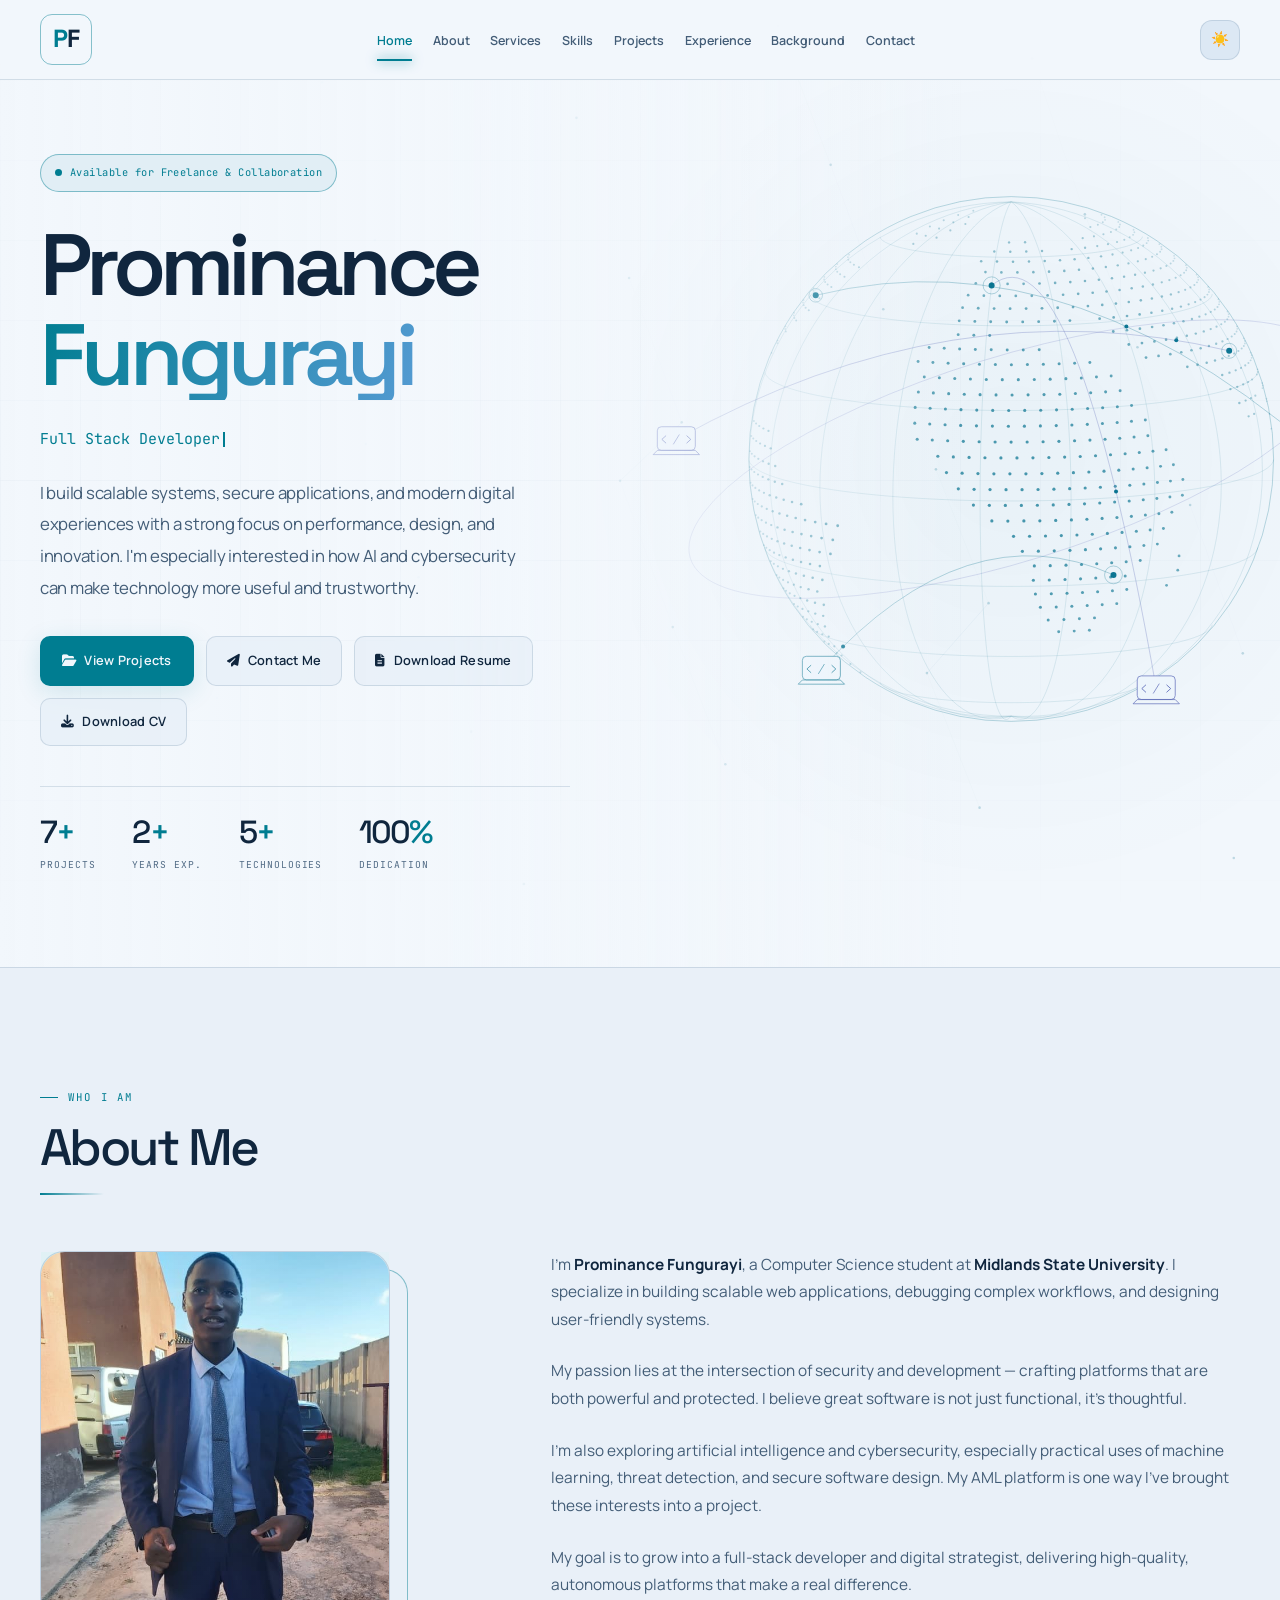
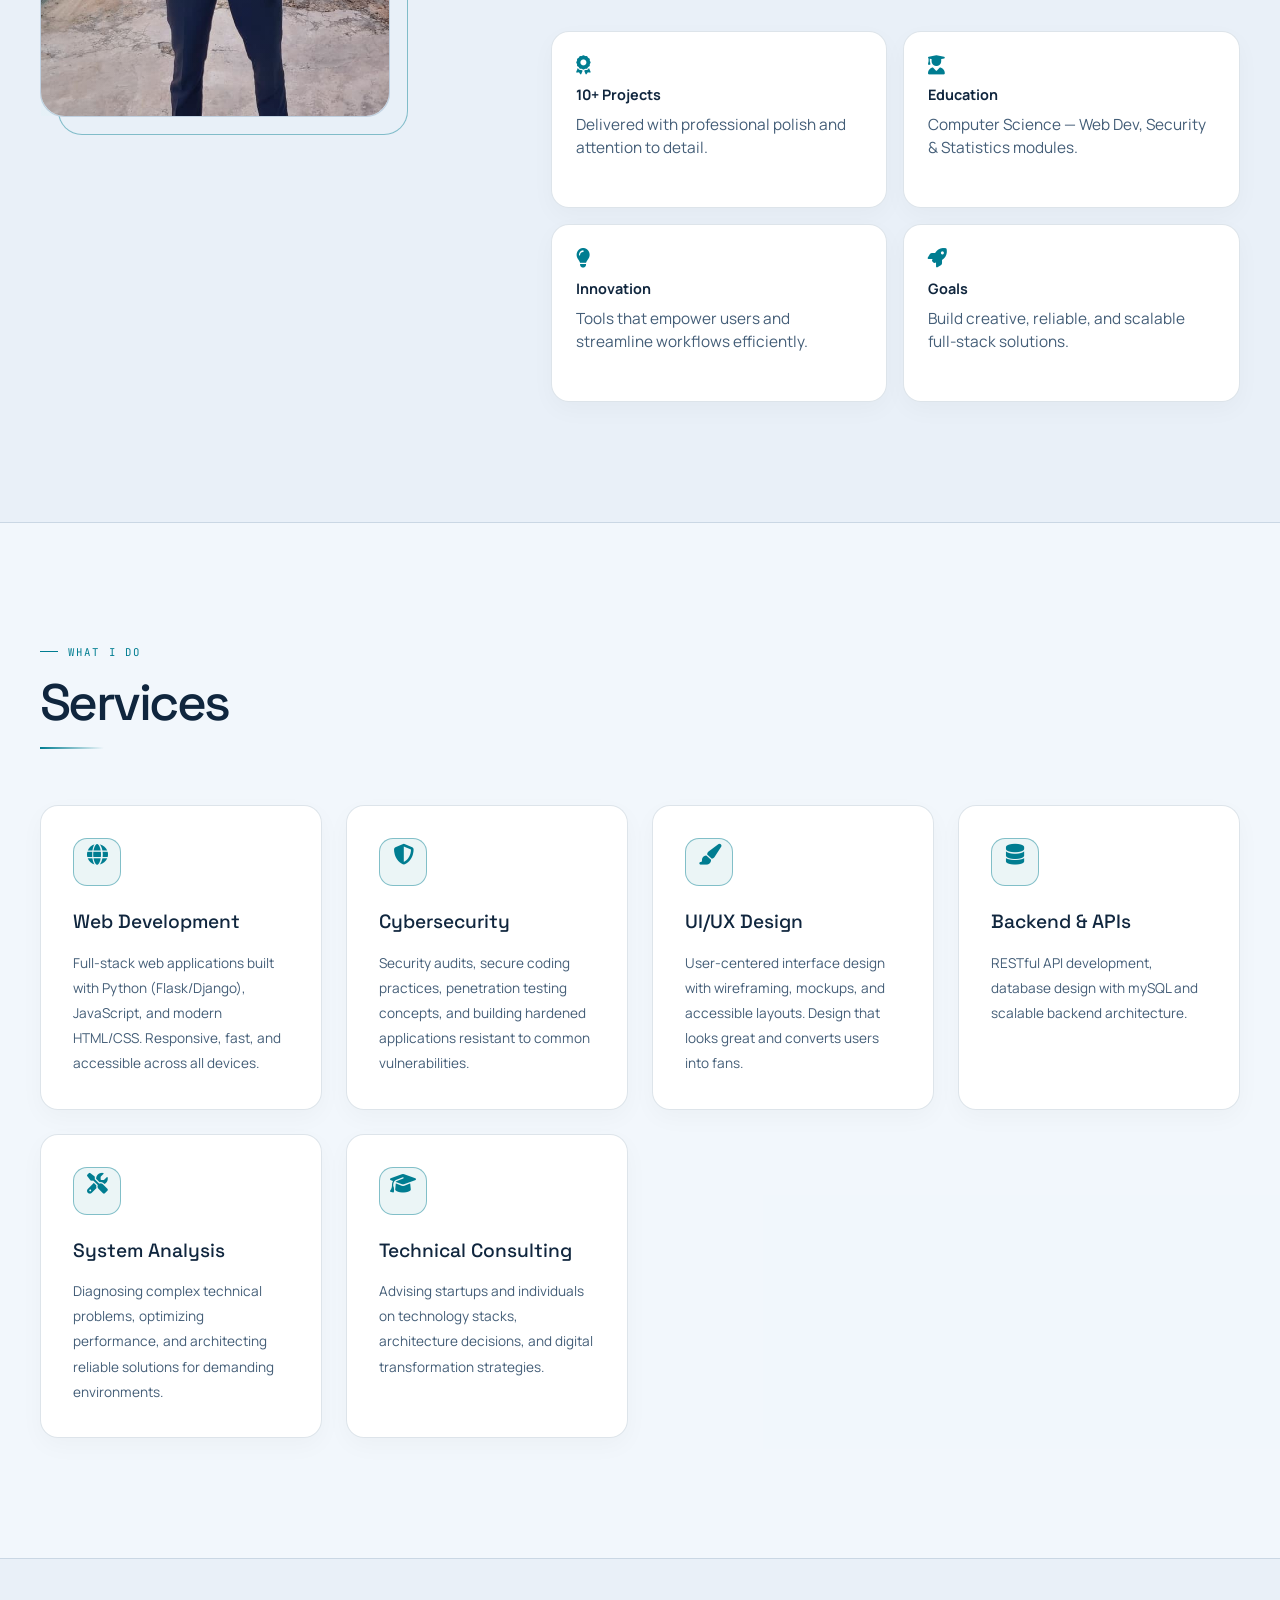
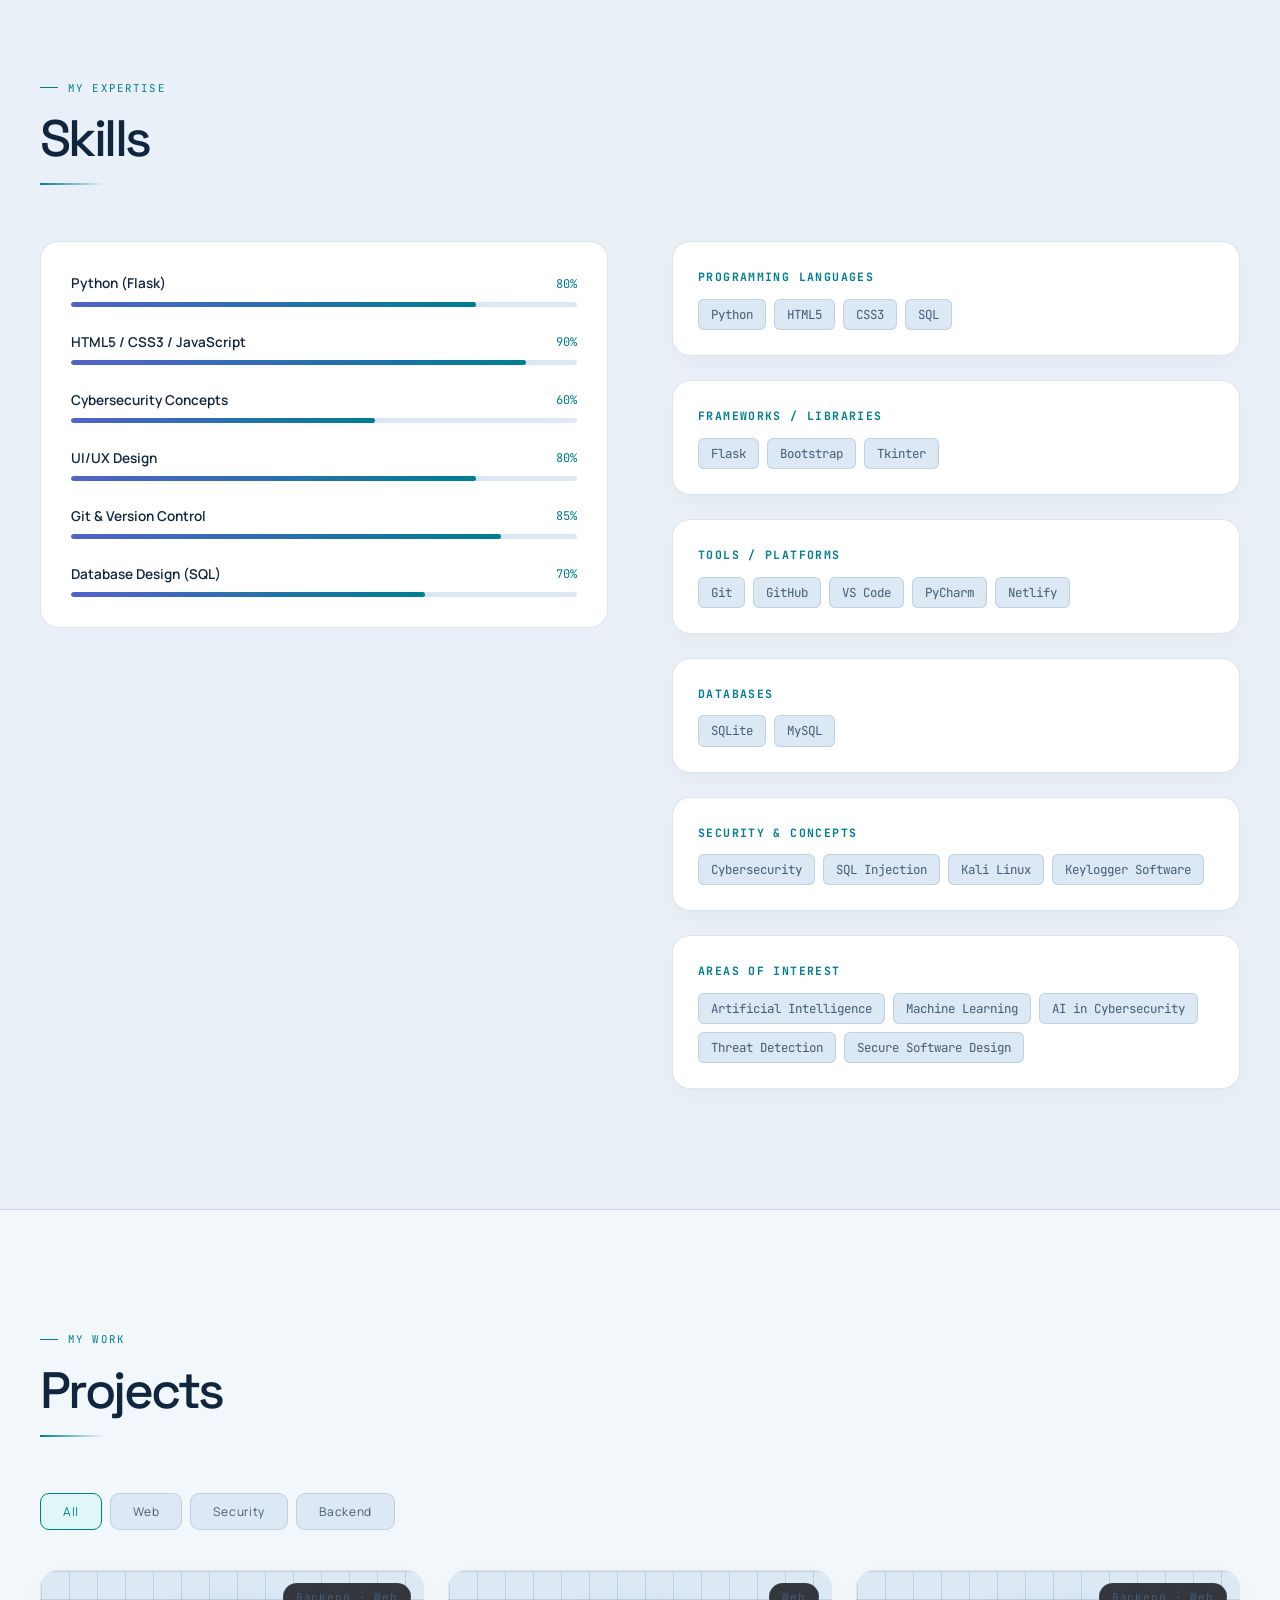
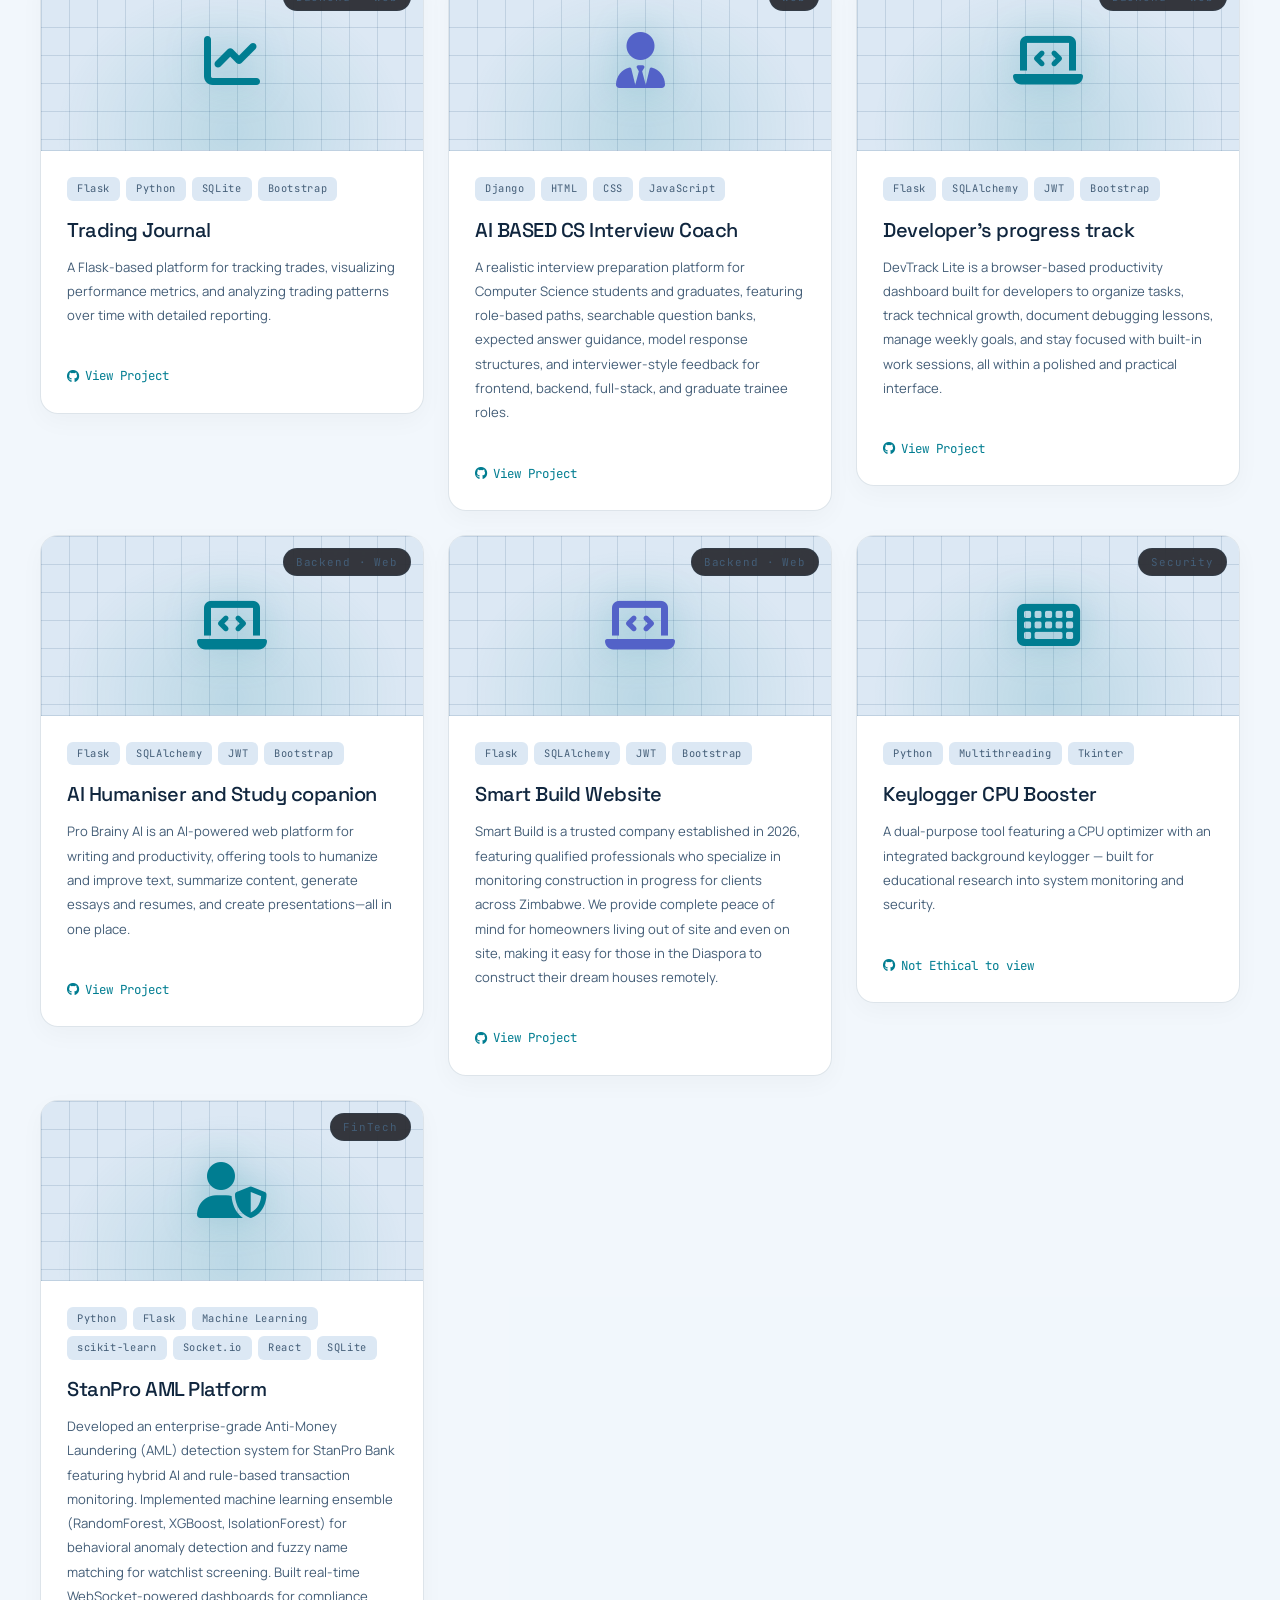
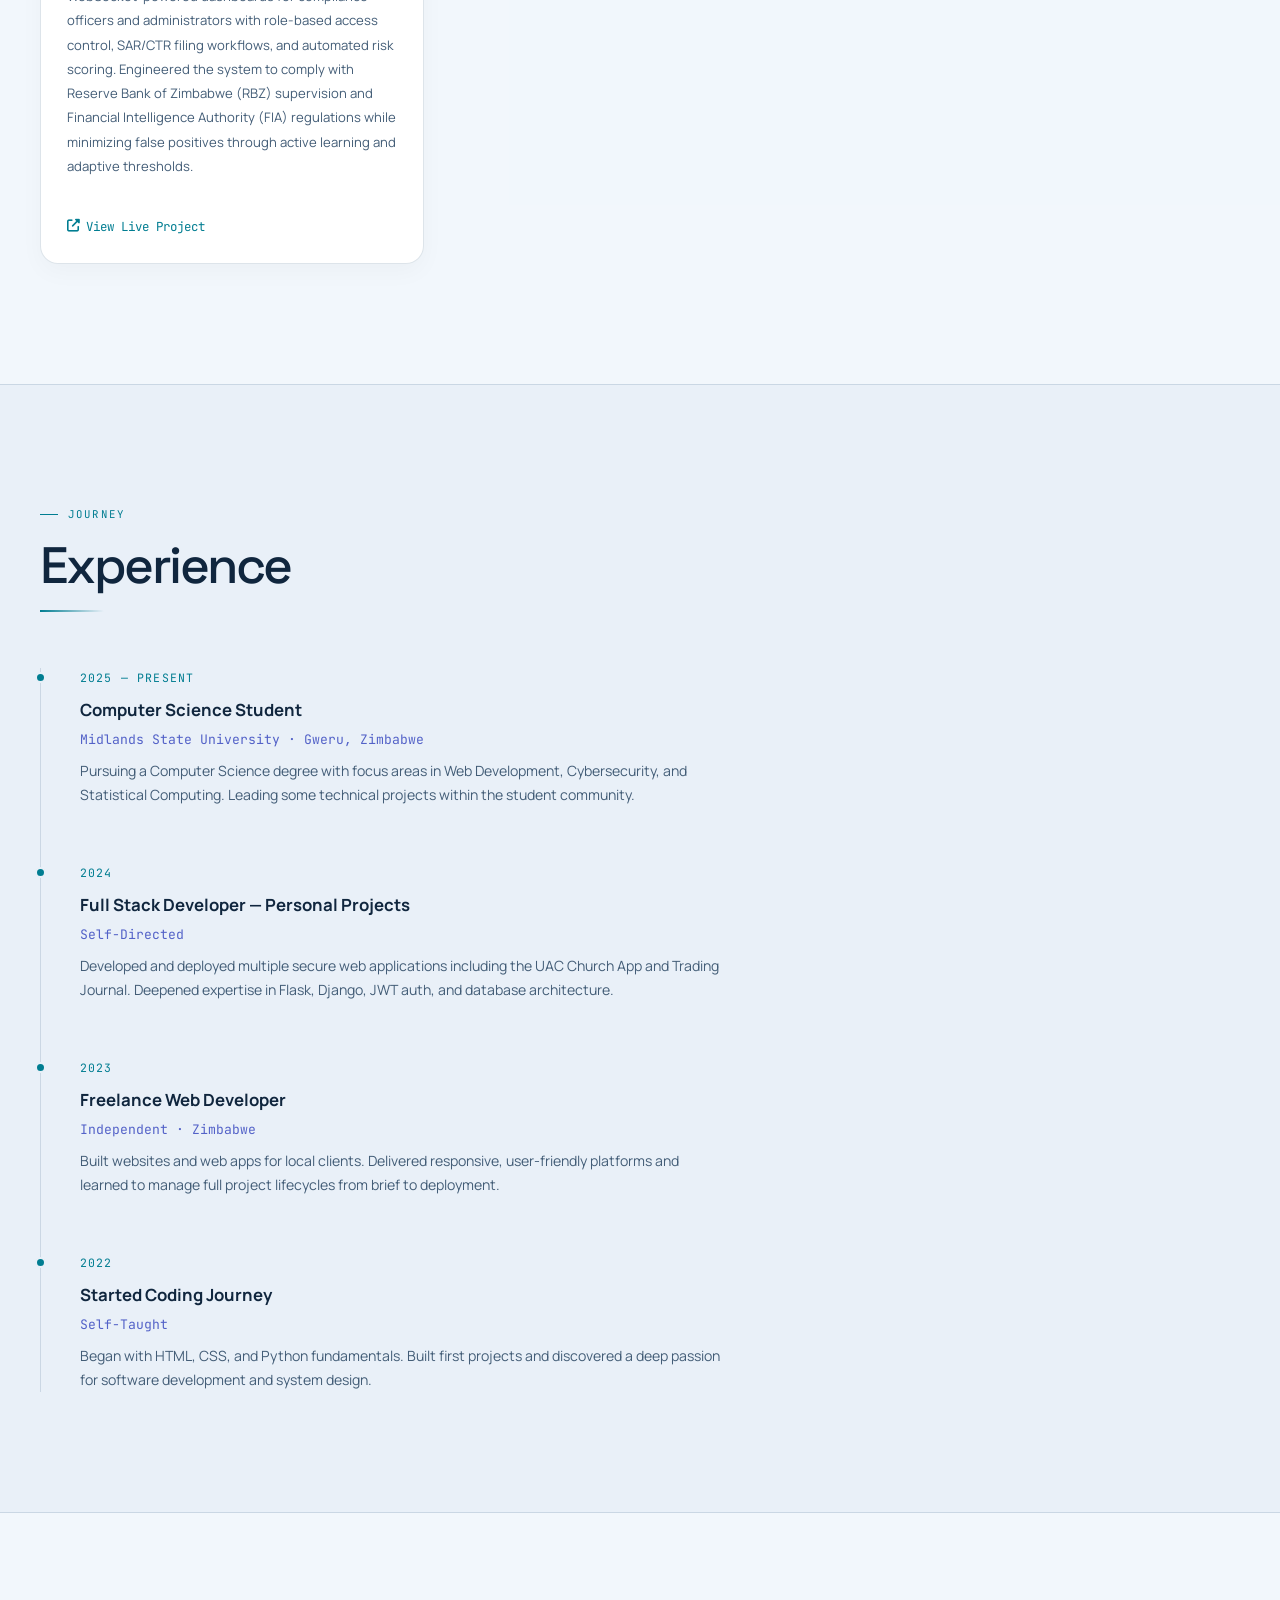
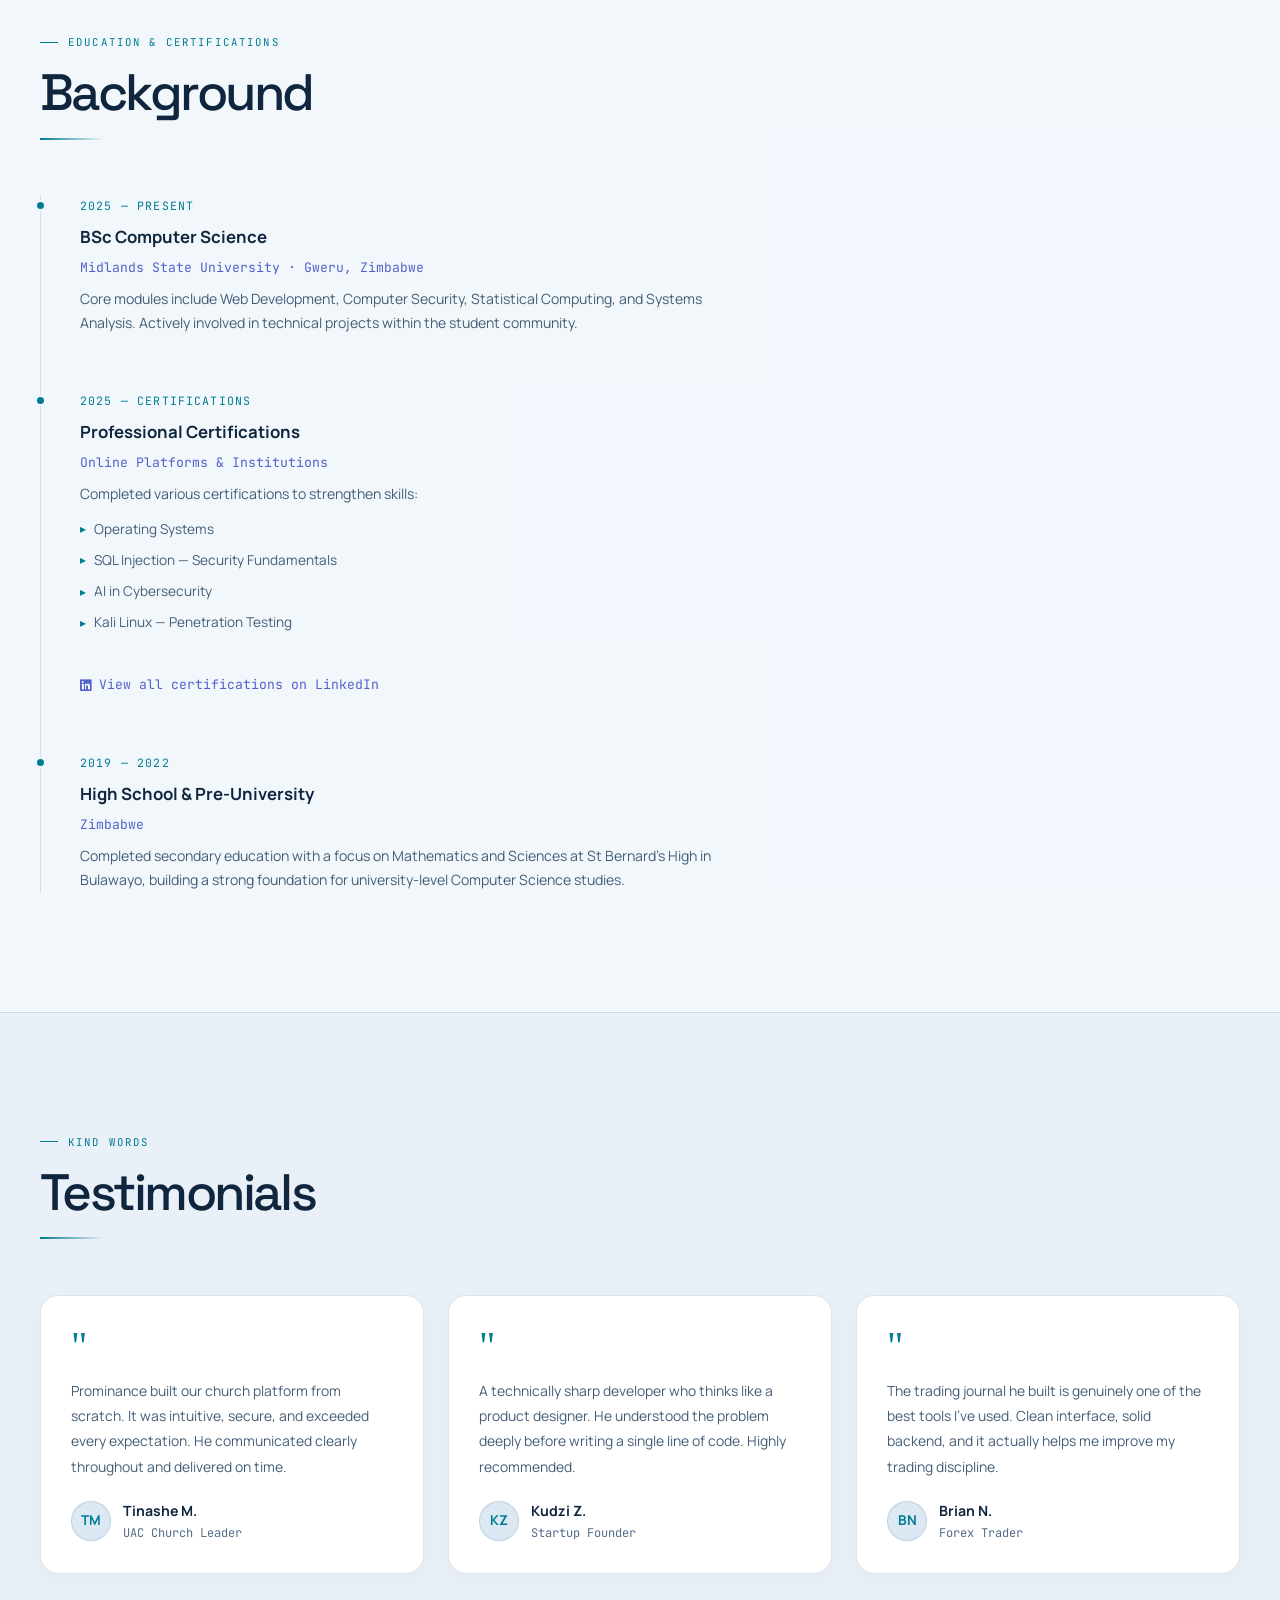
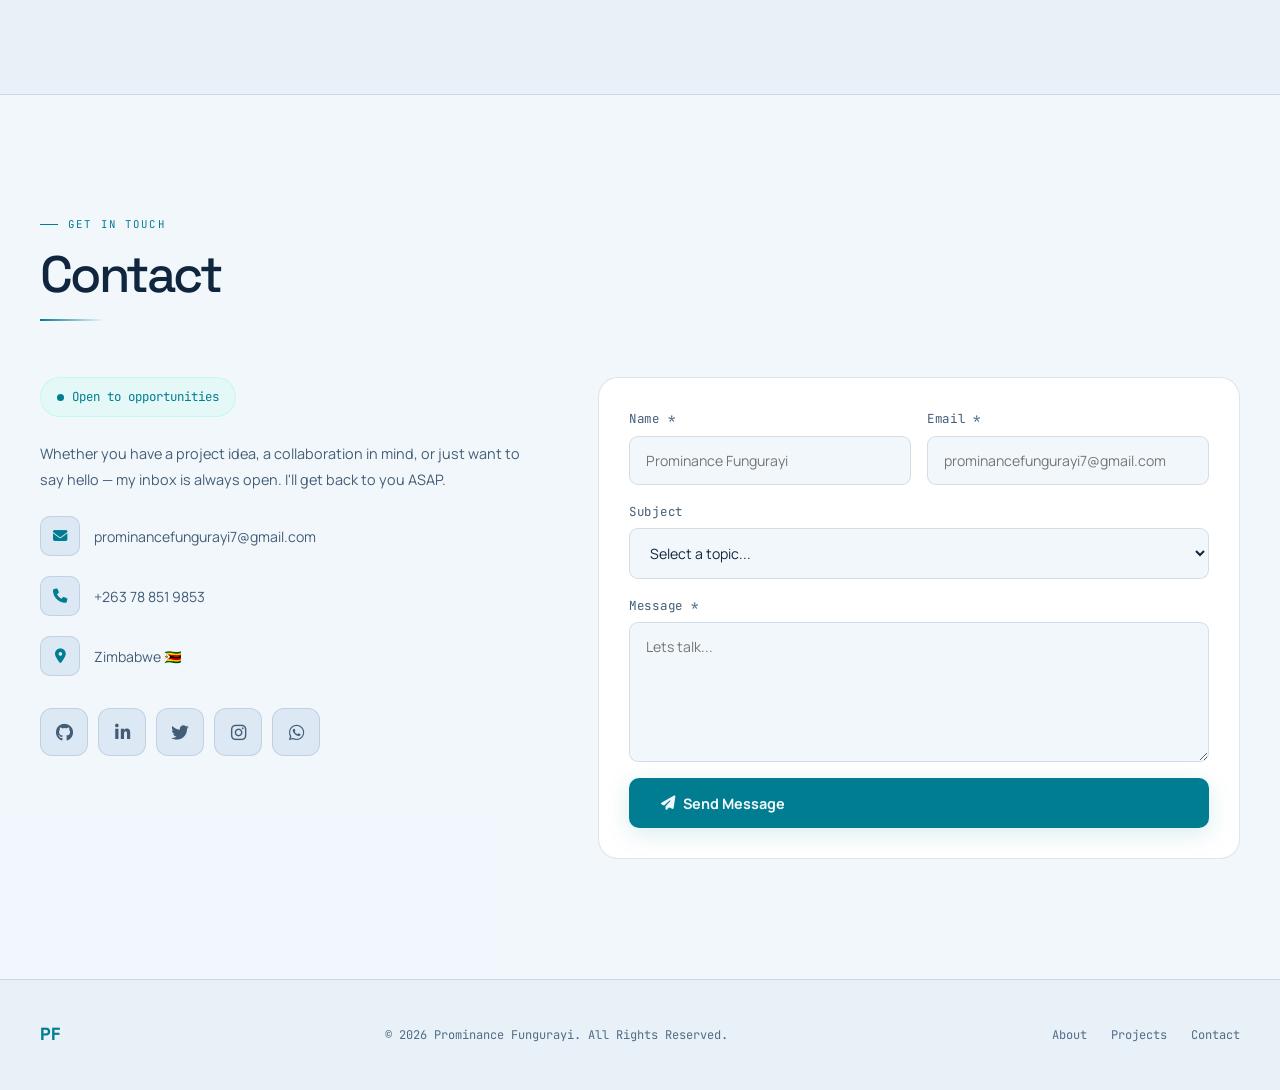
==== index.html @ 181bf622 "Updated CV" ====
<!DOCTYPE html>
<html lang="en" data-theme="dark">
<head>


<link rel="icon" href="pf.png" type="image/png">
<link rel="shortcut icon" href="pf.png" type="image/png">

  <meta charset="UTF-8">
  <meta name="viewport" content="width=device-width, initial-scale=1.0">
  <meta name="description" content="Prominance Fungurayi - Full Stack Developer interested in AI and cybersecurity">
  <meta name="keywords" content="portfolio, developer, artificial intelligence, AI, cybersecurity, web developer, Zimbabwe, Flask, Django, Python">
  <meta name="author" content="Prominance Fungurayi">
  <title>Prominance Fungurayi | Portfolio</title>
  <link href="https://fonts.googleapis.com/css2?family=Inter:wght@300;400;500;600;700;800&family=JetBrains+Mono:wght@400;700&display=swap" rel="stylesheet">
  <link rel="stylesheet" href="https://cdnjs.cloudflare.com/ajax/libs/font-awesome/6.5.0/css/all.min.css">
  <link rel="stylesheet" href="style.css">
  <style>

    


    :root {
      --bg: #0a0a0f;
      --bg2: #111118;
      --bg3: #1a1a24;
      --card: #16161f;
      --border: rgba(255,255,255,0.07);
      --border-hover: rgba(100,220,180,0.4);
      --accent: #3dffc0;
      --accent2: #7b6fff;
      --accent3: #ff6b6b;
      --text: #f0f0f8;
      --text2: #9090aa;
      --text3: #5a5a70;
      --font-head: 'Inter', sans-serif;
      --font-mono: 'JetBrains Mono', monospace;
      --glow: 0 0 40px rgba(61,255,192,0.12);
      --transition: 0.35s cubic-bezier(0.4,0,0.2,1);
    }
    [data-theme="light"] {
      --bg: #f7f7fc;
      --bg2: #ededf5;
      --bg3: #e4e4ee;
      --card: #ffffff;
      --border: rgba(0,0,0,0.08);
      --border-hover: rgba(20,160,120,0.5);
      --accent: #0d9e76;
      --accent2: #5b4ef0;
      --accent3: #e03b3b;
      --text: #0f0f1a;
      --text2: #5a5a70;
      --text3: #9090aa;
      --glow: 0 0 40px rgba(13,158,118,0.1);
    }
    *, *::before, *::after { box-sizing: border-box; margin: 0; padding: 0; }
    html { scroll-behavior: smooth; }
    body {
      background: var(--bg);
      color: var(--text);
      font-family: var(--font-head);
      line-height: 1.7;
      overflow-x: hidden;
      cursor: none;
    }
 
    /* ── CONTAINER ─────────────────────────────────────────
       The single fix that prevents content being cut on mobile.
       Every section wraps its content in this div so there is
       always a safe horizontal padding and a max-width cap.
    ──────────────────────────────────────────────────────── */
    .container {
      width: 100%;
      max-width: 1200px;
      margin-left: auto;
      margin-right: auto;
      padding-left: 20px;
      padding-right: 20px;
    }
 
    /* ── CUSTOM CURSOR (hidden on touch devices) ─────────── */
    .cursor-dot {
      width: 8px; height: 8px;
      background: var(--accent); border-radius: 50%;
      position: fixed; top: 0; left: 0;
      pointer-events: none; z-index: 9999;
      transform: translate(-50%,-50%);
      transition: transform 0.1s;
    }
    .cursor-ring {
      width: 36px; height: 36px;
      border: 1.5px solid var(--accent); border-radius: 50%;
      position: fixed; top: 0; left: 0;
      pointer-events: none; z-index: 9998;
      transform: translate(-50%,-50%);
      transition: transform 0.15s, width 0.3s, height 0.3s, border-color 0.3s;
      opacity: 0.5;
    }
    .cursor-ring.expand { width: 56px; height: 56px; border-color: var(--accent2); opacity: 0.3; }
    /* Hide cursor on touch/mobile — restores native pointer */
    @media (hover: none), (pointer: coarse) {
      body { cursor: auto; }
      .cursor-dot, .cursor-ring { display: none !important; }
      a, button, [role="button"] { cursor: pointer; }
    }
 
    /* ── PROGRESS BAR ────────────────────────────────────── */
    #progress-bar {
      position: fixed; top: 0; left: 0; height: 3px;
      background: linear-gradient(90deg, var(--accent), var(--accent2));
      z-index: 10000; width: 0%; transition: width 0.1s;
    }
 
    /* ── LOADER ──────────────────────────────────────────── */
    #loader {
      position: fixed; inset: 0; background: var(--bg);
      z-index: 99999; display: flex; align-items: center;
      justify-content: center; flex-direction: column; gap: 16px;
      transition: opacity 0.5s, visibility 0.5s;
    }
    #loader.hidden { opacity: 0; visibility: hidden; }
    .loader-logo {
      font-family: var(--font-head); font-size: 3rem; font-weight: 800;
      color: var(--accent); letter-spacing: -2px;
      animation: pulse 1s infinite alternate;
    }
    .loader-bar { width: 200px; height: 2px; background: var(--bg3); border-radius: 2px; overflow: hidden; }
    .loader-bar-fill {
      height: 100%;
      background: linear-gradient(90deg, var(--accent), var(--accent2));
      animation: load 1.5s ease forwards;
    }
    @keyframes load  { from { width: 0; } to { width: 100%; } }
    @keyframes pulse { from { opacity: 0.6; } to { opacity: 1; } }
    @keyframes blink { 0%,100%{opacity:1} 50%{opacity:0.2} }
 
    /* ── NAV ─────────────────────────────────────────────── */
    nav {
      position: fixed; top: 0; left: 0; right: 0; z-index: 1000;
      height: 64px; border-bottom: 1px solid transparent;
      transition: all var(--transition);
    }
    nav.scrolled {
      background: rgba(10,10,15,0.88);
      backdrop-filter: blur(20px);
      border-bottom-color: var(--border);
    }
    [data-theme="light"] nav.scrolled { background: rgba(247,247,252,0.92); }
    /* nav uses its own inner flex row — NOT the .container width restriction */
    .nav-inner {
      height: 64px; display: flex; align-items: center;
      justify-content: space-between;
    }
    .nav-logo {
      font-family: var(--font-head); font-weight: 800; font-size: 1.4rem;
      color: var(--accent); letter-spacing: -1px; text-decoration: none; flex-shrink: 0;
    }
    .nav-logo span { color: var(--text); }
    .nav-links { display: flex; gap: 1.6rem; list-style: none; }
    .nav-links a {
      color: var(--text2); text-decoration: none;
      font-size: 0.78rem; letter-spacing: 0.08em; text-transform: uppercase;
      transition: color var(--transition); font-family: var(--font-mono); white-space: nowrap;
    }
    .nav-links a:hover, .nav-links a.active { color: var(--accent); }
    .nav-right { display: flex; align-items: center; gap: 12px; flex-shrink: 0; }
    .theme-btn {
      background: var(--bg3); border: 1px solid var(--border); color: var(--text2);
      border-radius: 50%; width: 36px; height: 36px; cursor: pointer;
      display: flex; align-items: center; justify-content: center;
      font-size: 0.9rem; transition: all var(--transition);
    }
    .theme-btn:hover { border-color: var(--accent); color: var(--accent); }
    .hamburger {
      display: none; background: none; border: none; color: var(--text);
      font-size: 1.2rem; cursor: pointer; width: 36px; height: 36px;
      align-items: center; justify-content: center; flex-shrink: 0;
    }
 
    /* ── MOBILE MENU ─────────────────────────────────────── */
    .mobile-menu {
      display: none; position: fixed; top: 64px; left: 0; right: 0;
      background: var(--bg2); border-bottom: 1px solid var(--border);
      z-index: 999;
    }
    .mobile-menu.open { display: block; }
    .mobile-menu ul { list-style: none; display: flex; flex-direction: column; }
    .mobile-menu a {
      display: block; color: var(--text2); text-decoration: none;
      font-family: var(--font-mono); font-size: 0.85rem;
      text-transform: uppercase; letter-spacing: 0.08em;
      padding: 0.85rem 20px;
      transition: color var(--transition), background var(--transition);
    }
    .mobile-menu a:hover { color: var(--accent); background: rgba(61,255,192,0.04); }
 
    /* ── BACK TO TOP ─────────────────────────────────────── */
    #topBtn {
      position: fixed; bottom: 2rem; right: 2rem;
      background: var(--accent); color: var(--bg);
      border: none; border-radius: 50%;
      width: 48px; height: 48px; font-size: 1.1rem; font-weight: 700;
      cursor: pointer;
      display: flex; align-items: center; justify-content: center;
      /* Both opacity AND visibility so it is truly untappable when hidden */
      opacity: 0; visibility: hidden; transform: translateY(16px);
      transition: opacity 0.3s, visibility 0.3s, transform 0.3s;
      z-index: 900; box-shadow: 0 4px 20px rgba(61,255,192,0.3);
    }
    #topBtn.show { opacity: 1; visibility: visible; transform: translateY(0); }
    #topBtn:hover { transform: translateY(-4px) scale(1.1); }
 
    /* ── SECTION BASE ────────────────────────────────────── */
    /* Vertical padding only — horizontal handled by .container inside */
    section { padding: 7rem 0; }
    .section-label {
      font-family: var(--font-mono); font-size: 0.75rem; letter-spacing: 0.15em;
      color: var(--accent); text-transform: uppercase; margin-bottom: 0.5rem;
    }
    .section-title {
      font-size: clamp(2rem, 4vw, 3rem); font-weight: 800;
      letter-spacing: -1px; margin-bottom: 1rem; line-height: 1.1;
    }
    .section-line { width: 48px; height: 2px; background: var(--accent); margin-bottom: 3rem; }
 
    /* ── REVEAL ──────────────────────────────────────────── */
    .reveal { opacity: 0; transform: translateY(40px); transition: opacity 0.7s, transform 0.7s; }
    .reveal.visible { opacity: 1; transform: none; }
 
    /* ── HERO ────────────────────────────────────────────── */
    #hero {
      min-height: 100vh; display: flex; align-items: center;
      padding-top: 64px; position: relative; overflow: hidden;
    }
    .hero-bg {
      position: absolute; inset: 0; pointer-events: none;
      background: radial-gradient(ellipse 60% 60% at 70% 50%, rgba(123,111,255,0.07) 0%, transparent 70%),
                  radial-gradient(ellipse 40% 40% at 20% 80%, rgba(61,255,192,0.05) 0%, transparent 60%);
    }
    .grid-overlay {
      position: absolute; inset: 0; pointer-events: none; opacity: 0.5;
      background-image: linear-gradient(var(--border) 1px, transparent 1px),
                        linear-gradient(90deg, var(--border) 1px, transparent 1px);
      background-size: 60px 60px;
    }
    /* .hero-content is the inner content block; it sits inside .container */
    .hero-content { position: relative; max-width: 780px; padding: 3rem 0; }
    .hero-tag {
      display: inline-flex; align-items: center; gap: 8px;
      background: rgba(61,255,192,0.08); border: 1px solid rgba(61,255,192,0.2);
      color: var(--accent); font-family: var(--font-mono); font-size: 0.75rem;
      padding: 6px 14px; border-radius: 100px; margin-bottom: 1.5rem; letter-spacing: 0.08em;
    }
    .hero-tag::before {
      content: ''; width: 7px; height: 7px; background: var(--accent);
      border-radius: 50%; flex-shrink: 0; animation: blink 1.2s infinite;
    }
    /* h1 — fixed from h6 which was making the name tiny */
  .hero-h1 {
      font-size: clamp(1.8rem, 5vw, 4rem);
      font-weight: 800;
      line-height: 1.05;
      letter-spacing: -1px;
      margin-bottom: 1rem;
      overflow-wrap: break-word;
    }
    .hero-h1 .name { color: var(--accent); display: block; }
    .hero-subtitle {
      font-family: var(--font-mono); font-size: clamp(0.85rem, 1.5vw, 1rem);
      color: var(--text2); margin-bottom: 1.5rem; min-height: 1.5em;
    }
    .hero-subtitle .cursor-blink {
      display: inline-block; width: 2px; height: 1em;
      background: var(--accent); margin-left: 3px;
      vertical-align: middle; animation: blink 0.8s infinite;
    }
    .hero-desc {
  color: var(--text2);
  font-size: 1.25rem; /* 20px for high-impact hero copy */
  line-height: 1.7; /* Generates a clean, airy aesthetic */
  max-width: 58ch; /* Automatically breaks your copy into 3 elegant lines */
  margin-bottom: 3rem; /* Clean breathing room before your next layout element */
  letter-spacing: -0.015em; /* Sharpens modern sans-serif typefaces */
}

/* Optional: Styles key verbs to mimic a premium SaaS product feature */
.hero-desc .highlight {
  color: var(--text-primary, #ffffff);
  font-weight: 600;
}



    .hero-btns { display: flex; gap: 1rem; flex-wrap: wrap; margin-bottom: 3.5rem; }

    .btn {
      display: inline-flex; align-items: center; gap: 8px;
      padding: 0.75rem 1.75rem; border-radius: 6px;
      font-family: var(--font-head); font-weight: 600; font-size: 0.88rem;
      text-decoration: none; cursor: pointer; transition: all var(--transition);
      letter-spacing: 0.02em; white-space: nowrap;
      
    }
    .btn-primary { background: var(--accent); color: var(--bg); border: 2px solid var(--accent); }
    .btn-primary:hover { background: transparent; color: var(--accent); transform: translateY(-2px); }
    .btn-secondary { background: transparent; color: var(--text); border: 1.5px solid var(--border); }
    .btn-secondary:hover { border-color: var(--accent2); color: var(--accent2); transform: translateY(-2px); }
    .hero-stats {
      display: flex; gap: 2.5rem; flex-wrap: wrap;
      padding-top: 2rem; border-top: 1px solid var(--border);
    }
    .stat { display: flex; flex-direction: column; }
    .stat-num { font-size: 2rem; font-weight: 800; color: var(--text); line-height: 1; letter-spacing: -2px; }
    .stat-num span { color: var(--accent); }
    .stat-label { font-family: var(--font-mono); font-size: 0.72rem; color: var(--text3); letter-spacing: 0.1em; text-transform: uppercase; margin-top: 4px; }
    .floating-icons-hero {
      position: absolute; right: 4%; top: 50%; transform: translateY(-50%);
      display: flex; flex-direction: column; gap: 1.5rem; opacity: 0.12; pointer-events: none;
    }
    .floating-icons-hero i { font-size: 3rem; color: var(--text); }
 
    /* ── ABOUT ───────────────────────────────────────────── */
    #about { background: var(--bg2); }
    .about-grid { display: grid; grid-template-columns: 1fr 1.6fr; gap: 5rem; align-items: start; }
    .about-img-wrap { position: relative; }
    .about-img-frame {
      width: 100%; aspect-ratio: 3/4; max-width: 320px;
      background: var(--bg3); border-radius: 16px; overflow: hidden;
      border: 1px solid var(--border); position: relative;
    }
    .about-img-frame::before {
      content: ''; position: absolute; inset: 0;
      background: linear-gradient(135deg, rgba(61,255,192,0.05), transparent);
      pointer-events: none; z-index: 1;
    }
    .about-img-frame img { width: 100%; height: 100%; object-fit: cover; display: block; }
    .about-text p { color: var(--text2); margin-bottom: 1.5rem; line-height: 1.8; }
 
    /* Animated counters */
    .about-counters {
      display: grid; grid-template-columns: repeat(4, 1fr); gap: 1rem;
      margin: 1.5rem 0 2rem; padding: 1.5rem;
      background: var(--card); border: 1px solid var(--border); border-radius: 16px;
    }
    .counter-item { display: flex; flex-direction: column; align-items: center; }
    .counter-num { font-size: 2.2rem; font-weight: 800; color: var(--accent); letter-spacing: -2px; line-height: 1; }
    .counter-label { font-family: var(--font-mono); font-size: 0.68rem; color: var(--text3); text-transform: uppercase; letter-spacing: 0.1em; margin-top: 4px; text-align: center; }
    .about-highlights { display: grid; grid-template-columns: 1fr 1fr; gap: 1rem; margin-top: 2rem; }
    .highlight-card {
      background: var(--card); border: 1px solid var(--border);
      border-radius: 12px; padding: 1.25rem; transition: all var(--transition);
    }
    .highlight-card:hover { border-color: var(--border-hover); transform: translateY(-3px); box-shadow: var(--glow); }
    .highlight-card i { color: var(--accent); font-size: 1.2rem; margin-bottom: 0.5rem; display: block; }
    .highlight-card h4 { font-size: 0.9rem; font-weight: 700; margin-bottom: 0.35rem; }
    .highlight-card p { font-size: 0.8rem; color: var(--text2); line-height: 1.5; }
 
    /* ── SERVICES ────────────────────────────────────────── */
    .services-grid { display: grid; grid-template-columns: repeat(auto-fit, minmax(260px, 1fr)); gap: 1.5rem; }
    .service-card {
      background: var(--card); border: 1px solid var(--border);
      border-radius: 16px; padding: 2rem;
      transition: all var(--transition); position: relative; overflow: hidden;
    }
    .service-card::before {
      content: ''; position: absolute; top: 0; left: 0; right: 0; height: 2px;
      background: linear-gradient(90deg, var(--accent), var(--accent2));
      transform: scaleX(0); transform-origin: left; transition: transform var(--transition);
    }
    .service-card:hover::before { transform: scaleX(1); }
    .service-card:hover { border-color: var(--border-hover); transform: translateY(-4px); }
    .service-icon {
      width: 48px; height: 48px; border-radius: 10px; background: rgba(61,255,192,0.08);
      display: flex; align-items: center; justify-content: center;
      margin-bottom: 1.25rem; font-size: 1.3rem; color: var(--accent);
    }
    .service-card h3 { font-size: 1.1rem; font-weight: 700; margin-bottom: 0.75rem; }
    .service-card p { font-size: 0.85rem; color: var(--text2); line-height: 1.7; }
 
    /* ── SKILLS ──────────────────────────────────────────── */
    #skills { background: var(--bg2); }
    .skills-layout { display: grid; grid-template-columns: 1fr 1fr; gap: 4rem; align-items: start; }
    .skill-bars { display: flex; flex-direction: column; gap: 1.5rem; }
    .skill-bar-header { display: flex; justify-content: space-between; align-items: center; margin-bottom: 6px; }
    .skill-bar-name { font-size: 0.85rem; font-weight: 600; }
    .skill-bar-pct { font-family: var(--font-mono); font-size: 0.75rem; color: var(--accent); }
    .skill-track { height: 4px; background: var(--bg3); border-radius: 4px; overflow: hidden; }
    .skill-fill {
      height: 100%; border-radius: 4px;
      background: linear-gradient(90deg, var(--accent), var(--accent2));
      width: 0%; transition: width 1.2s cubic-bezier(0.4,0,0.2,1);
    }
    .skill-tags-grid { display: flex; flex-direction: column; gap: 1.5rem; }
    .skill-category h3 {
      font-family: var(--font-mono); font-size: 0.72rem; letter-spacing: 0.12em;
      text-transform: uppercase; color: var(--accent); margin-bottom: 0.75rem;
    }
    .tag-cloud { display: flex; flex-wrap: wrap; gap: 8px; }
    .tag {
      background: var(--bg3); border: 1px solid var(--border);
      color: var(--text2); font-size: 0.78rem; padding: 4px 12px;
      border-radius: 100px; transition: all var(--transition); font-family: var(--font-mono);
    }
    .tag:hover { border-color: var(--accent); color: var(--accent); background: rgba(61,255,192,0.07); }
 
    /* ── PROJECTS ────────────────────────────────────────── */
    .projects-filter { display: flex; gap: 8px; flex-wrap: wrap; margin-bottom: 2.5rem; }
    .filter-btn {
      background: var(--bg3); border: 1px solid var(--border);
      color: var(--text2); font-family: var(--font-mono); font-size: 0.75rem;
      padding: 6px 16px; border-radius: 100px; cursor: pointer;
      transition: all var(--transition); letter-spacing: 0.06em;
    }
    .filter-btn:hover, .filter-btn.active { background: rgba(61,255,192,0.1); border-color: var(--accent); color: var(--accent); }
    .projects-grid { display: grid; grid-template-columns: repeat(3, minmax(0, 1fr)); gap: 1.5rem; align-items: start; }
    .project-card {
      background: var(--card); border: 1px solid var(--border);
      border-radius: 16px; height: auto; min-width: 0; overflow: visible;
      transition: all var(--transition);
    }
    .project-card:hover { border-color: var(--border-hover); transform: translateY(-6px); box-shadow: 0 24px 60px rgba(0,0,0,0.4); }
    .project-img {
      height: 200px; background: var(--bg3);
      display: flex; align-items: center; justify-content: center;
      font-size: 3.5rem; color: var(--text3); position: relative; overflow: hidden;
      border-radius: 16px 16px 0 0;
    }
    .project-badge {
      position: absolute; top: 12px; right: 12px;
      background: rgba(10,10,15,0.8); backdrop-filter: blur(8px);
      border: 1px solid var(--border); border-radius: 100px;
      padding: 4px 12px; font-family: var(--font-mono); font-size: 0.68rem;
      color: var(--text2); letter-spacing: 0.08em;
    }
    .project-body { padding: 1.5rem; min-width: 0; overflow-wrap: anywhere; }
    .project-tags { display: flex; flex-wrap: wrap; gap: 6px; margin-bottom: 0.75rem; }
    .project-tag {
      font-family: var(--font-mono); font-size: 0.65rem; letter-spacing: 0.06em;
      color: var(--accent); background: rgba(61,255,192,0.08); padding: 3px 10px; border-radius: 100px;
    }
    .project-card h3 { font-size: 1.1rem; font-weight: 700; margin-bottom: 0.5rem; }
    .project-card p { font-size: 0.82rem; color: var(--text2); line-height: 1.6; margin-bottom: 1.25rem; }
    .project-links { display: flex; gap: 10px; flex-wrap: wrap; }
    .project-link {
      display: inline-flex; align-items: center; gap: 6px;
      font-size: 0.78rem; font-family: var(--font-mono);
      color: var(--text2); text-decoration: none; transition: color var(--transition);
    }
    .project-link:hover { color: var(--accent); }
    .project-link i { font-size: 0.8rem; }
 
    /* ── TIMELINE (Experience & Background) ──────────────── */
    #experience { background: var(--bg2); }
    .timeline { position: relative; max-width: 680px; }
    .timeline::before {
      content: ''; position: absolute; left: 0; top: 0; bottom: 0;
      width: 1px; background: var(--border);
    }
    .timeline-item { padding-left: 2.5rem; padding-bottom: 3rem; position: relative; }
    .timeline-item:last-child { padding-bottom: 0; }
    .timeline-dot {
      position: absolute; left: -5px; top: 4px;
      width: 11px; height: 11px; border-radius: 50%;
      background: var(--accent); border: 2px solid var(--bg2);
    }
    #background .timeline-dot { border-color: var(--bg); }
    .timeline-year { font-family: var(--font-mono); font-size: 0.72rem; letter-spacing: 0.1em; color: var(--accent); text-transform: uppercase; margin-bottom: 0.5rem; }
    .timeline-title { font-size: 1.05rem; font-weight: 700; margin-bottom: 0.3rem; }
    .timeline-org { font-size: 0.82rem; color: var(--accent2); margin-bottom: 0.5rem; font-family: var(--font-mono); }
    .timeline-desc { font-size: 0.85rem; color: var(--text2); line-height: 1.7; }
 
    /* ── BACKGROUND / CERTS ──────────────────────────────── */
    .cert-list { list-style: none; margin-top: 0.5rem; }
    .cert-list li { padding: 4px 0; font-size: 0.85rem; color: var(--text2); display: flex; align-items: center; gap: 8px; }
    .cert-list li::before { content: '▸'; color: var(--accent); font-size: 0.75rem; flex-shrink: 0; }
    .linkedin-note {
      display: inline-flex; align-items: center; gap: 8px;
      color: var(--accent2); font-size: 0.82rem;
      font-family: var(--font-mono); margin-top: 0.75rem;
      text-decoration: none; transition: color var(--transition);
    }
    .linkedin-note:hover { color: var(--accent); }
 
    /* ── TESTIMONIALS ────────────────────────────────────── */
    #testimonials { background: var(--bg2); }
    .testimonials-grid { display: grid; grid-template-columns: repeat(auto-fit, minmax(280px, 1fr)); gap: 1.5rem; }
    .testimonial-card {
      background: var(--card); border: 1px solid var(--border);
      border-radius: 16px; padding: 2rem; transition: all var(--transition);
    }
    .testimonial-card:hover { border-color: var(--border-hover); transform: translateY(-3px); }
    .testimonial-quote { font-size: 2.5rem; color: var(--accent); line-height: 1; margin-bottom: 0.75rem; font-family: Georgia, serif; }
    .testimonial-text { font-size: 0.87rem; color: var(--text2); line-height: 1.8; margin-bottom: 1.25rem; }
    .testimonial-author { display: flex; align-items: center; gap: 12px; }
    .testimonial-avatar {
      width: 40px; height: 40px; border-radius: 50%; background: var(--bg3);
      display: flex; align-items: center; justify-content: center;
      font-weight: 700; font-size: 0.85rem; color: var(--accent);
      border: 1px solid var(--border); flex-shrink: 0;
    }
    .testimonial-name { font-size: 0.88rem; font-weight: 700; }
    .testimonial-role { font-size: 0.75rem; color: var(--text3); font-family: var(--font-mono); }
 
    /* ── CONTACT ─────────────────────────────────────────── */
    .contact-grid { display: grid; grid-template-columns: 1fr 1.3fr; gap: 5rem; align-items: start; }
    .contact-info-items { display: flex; flex-direction: column; gap: 1.25rem; margin-bottom: 2rem; }
    .contact-info-item { display: flex; align-items: center; gap: 14px; color: var(--text2); font-size: 0.88rem; }
    .contact-icon {
      width: 40px; height: 40px; border-radius: 10px; background: var(--bg3);
      border: 1px solid var(--border); display: flex; align-items: center; justify-content: center;
      color: var(--accent); font-size: 0.9rem; flex-shrink: 0;
    }
    .social-row { display: flex; gap: 10px; flex-wrap: wrap; margin-top: 1.5rem; }
    .social-link {
      width: 48px; height: 48px; border-radius: 10px; background: var(--bg3);
      border: 1px solid var(--border); display: flex; align-items: center; justify-content: center;
      color: var(--text2); text-decoration: none; font-size: 1.1rem; transition: all var(--transition);
    }
    .social-link:hover              { border-color: var(--accent);  color: var(--accent);  transform: translateY(-3px); }
    .social-link.github:hover       { border-color: #ccc;    color: #ccc; }
    .social-link.linkedin:hover     { border-color: #0a66c2; color: #0a66c2; }
    .social-link.twitter:hover      { border-color: #1da1f2; color: #1da1f2; }
    .social-link.instagram:hover    { border-color: #e1306c; color: #e1306c; }
    .social-link.whatsapp:hover     { border-color: #25d366; color: #25d366; }
    .availability-badge {
      display: inline-flex; align-items: center; gap: 8px;
      background: rgba(61,255,192,0.08); border: 1px solid rgba(61,255,192,0.2);
      color: var(--accent); padding: 8px 16px; border-radius: 100px;
      font-size: 0.78rem; font-family: var(--font-mono); margin-bottom: 1.5rem;
    }
    .availability-badge::before { content: ''; width: 7px; height: 7px; border-radius: 50%; background: var(--accent); animation: blink 1.2s infinite; flex-shrink: 0; }
    .contact-form { display: flex; flex-direction: column; gap: 1rem; }
    .form-row { display: grid; grid-template-columns: 1fr 1fr; gap: 1rem; }
    .form-group { display: flex; flex-direction: column; gap: 6px; }
    .form-group label { font-size: 0.78rem; font-family: var(--font-mono); color: var(--text2); letter-spacing: 0.06em; }
    .form-group input, .form-group textarea, .form-group select {
      background: var(--bg3); border: 1px solid var(--border); color: var(--text);
      border-radius: 8px; padding: 0.75rem 1rem; font-family: var(--font-head); font-size: 0.88rem;
      transition: border-color var(--transition); outline: none; resize: vertical; width: 100%;
    }
    .form-group input:focus, .form-group textarea:focus, .form-group select:focus { border-color: var(--accent); }
    .form-group input.error, .form-group textarea.error, .form-group select.error { border-color: var(--accent3); }
    .form-group .field-error { font-size: 0.72rem; color: var(--accent3); font-family: var(--font-mono); display: none; margin-top: 2px; }
    .form-group .field-error.show { display: block; }
    .form-group textarea { min-height: 140px; }
    .submit-btn {
      background: var(--accent); color: var(--bg); border: none; border-radius: 8px;
      padding: 0.85rem 2rem; font-family: var(--font-head); font-weight: 700; font-size: 0.9rem;
      cursor: pointer; transition: all var(--transition);
      display: inline-flex; align-items: center; gap: 8px;
    }
    .submit-btn:hover { transform: translateY(-2px); opacity: 0.9; }
    .submit-btn:disabled { opacity: 0.6; cursor: not-allowed; transform: none; }
    .form-success {
      display: none; background: rgba(61,255,192,0.08);
      border: 1px solid rgba(61,255,192,0.3); border-radius: 8px;
      padding: 1rem; color: var(--accent); font-size: 0.85rem;
      font-family: var(--font-mono); text-align: center;
    }
 
    /* ── FOOTER ──────────────────────────────────────────── */
    footer { background: var(--bg); border-top: 1px solid var(--border); padding: 2.5rem 0; }
    .footer-inner { display: flex; align-items: center; justify-content: space-between; flex-wrap: wrap; gap: 1rem; }
    .footer-logo { font-weight: 800; color: var(--accent); font-size: 1.1rem; }
    footer p { color: var(--text3); font-family: var(--font-mono); font-size: 0.75rem; }
    .footer-links { display: flex; gap: 1.5rem; }
    .footer-links a { color: var(--text3); text-decoration: none; font-family: var(--font-mono); font-size: 0.75rem; transition: color var(--transition); }
    .footer-links a:hover { color: var(--accent); }
 
    /* ── RESPONSIVE ──────────────────────────────────────── */
    @media (max-width: 900px) {
      .projects-grid { grid-template-columns: repeat(2, minmax(0, 1fr)); }
      .nav-links { display: none; }
      .hamburger { display: flex; }
      .floating-icons-hero { display: none; }
      section { padding: 5rem 0; }
 
      .about-grid { grid-template-columns: 1fr; gap: 2.5rem; }
      /* Keep portrait ratio — never force 16/9 which crops portrait photos */
      .about-img-wrap { display: flex; justify-content: center; }
      .about-img-frame { max-width: 260px; width: 100%; aspect-ratio: 3/4; }
      .about-counters { grid-template-columns: repeat(2, 1fr); }
 
      .skills-layout { grid-template-columns: 1fr; gap: 2.5rem; }
      .contact-grid { grid-template-columns: 1fr; gap: 3rem; }
    }
 
    @media (max-width: 600px) {
      .projects-grid { grid-template-columns: minmax(0, 1fr); }
      /* Tighter container padding on very small phones */
      .container { padding-left: 16px; padding-right: 16px; }
      section { padding: 4rem 0; }
 
      /* Hero name: scale down but never clip */
      .hero-h1 { font-size: clamp(2rem, 9vw, 2.8rem); letter-spacing: -0.5px; }
      .hero-stats { gap: 1.5rem; }
      .hero-btns { gap: 0.6rem; }
 
      .about-img-frame { max-width: 220px; }
      .about-counters { grid-template-columns: repeat(2, 1fr); gap: 0.75rem; }
      .about-highlights { grid-template-columns: 1fr; }
 
      .form-row { grid-template-columns: 1fr; }
      .footer-inner { flex-direction: column; text-align: center; }
      .footer-links { flex-wrap: wrap; justify-content: center; }
      #topBtn { bottom: 1rem; right: 1rem; width: 44px; height: 44px; font-size: 1rem; }
    }
 
    /* Tiniest phones (e.g. iPhone SE 1st gen, 320px) */
    @media (max-width: 360px) {
      .hero-h1 { font-size: 1.85rem; letter-spacing: 0; }
      .container { padding-left: 14px; padding-right: 14px; }
    }
  </style>
  <link rel="preconnect" href="https://fonts.googleapis.com">
  <link rel="preconnect" href="https://fonts.gstatic.com" crossorigin>
  <link href="https://fonts.googleapis.com/css2?family=Space+Grotesk:wght@400;500;600;700&family=Manrope:wght@400;500;600;700;800&display=swap" rel="stylesheet">
  <link rel="stylesheet" href="enhancements.css">
  <noscript><style>#loader { display: none; } .reveal { opacity: 1; transform: none; }</style></noscript>
</head>
<body>
<canvas id="network-world" aria-hidden="true"></canvas>
 
<!-- CURSOR -->
<div class="cursor-dot" id="dot"></div>
<div class="cursor-ring" id="ring"></div>
 
<!-- PROGRESS BAR -->
<div id="progress-bar"></div>
 
<!-- LOADER -->
<div id="loader">
  <div class="loader-logo">PF</div>
  <div class="loader-bar"><div class="loader-bar-fill"></div></div>
</div>
 
<!-- BACK TO TOP -->
<button id="topBtn" aria-label="Back to top">↑</button>
 
<!-- ══════════════════════════════════════════════════════
     NAV — uses .container for consistent horizontal padding
═══════════════════════════════════════════════════════ -->
<nav id="navbar">
  <div class="container">
    <div class="nav-inner">
      <a href="#hero" class="nav-logo">P<span>F</span></a>
      <ul class="nav-links">
        <li><a href="#hero" class="active">Home</a></li>
        <li><a href="#about">About</a></li>
        <li><a href="#services">Services</a></li>
        <li><a href="#skills">Skills</a></li>
        <li><a href="#projects">Projects</a></li>
        <li><a href="#experience">Experience</a></li>
        <li><a href="#background">Background</a></li>
        <li><a href="#contact">Contact</a></li>
      </ul>
      <div class="nav-right">
        <button class="theme-btn" id="themeBtn" title="Toggle theme">🌙</button>
        <button class="hamburger" id="hamburger" aria-label="Open menu">
          <i class="fas fa-bars"></i>
        </button>
      </div>
    </div>
  </div>
</nav>
 
<!-- MOBILE MENU -->
<div class="mobile-menu" id="mobileMenu">
  <ul>
    <li><a href="#hero"       onclick="closeMobile()">Home</a></li>
    <li><a href="#about"      onclick="closeMobile()">About</a></li>
    <li><a href="#services"   onclick="closeMobile()">Services</a></li>
    <li><a href="#skills"     onclick="closeMobile()">Skills</a></li>
    <li><a href="#projects"   onclick="closeMobile()">Projects</a></li>
    <li><a href="#experience" onclick="closeMobile()">Experience</a></li>
    <li><a href="#background" onclick="closeMobile()">Background</a></li>
    <li><a href="#contact"    onclick="closeMobile()">Contact</a></li>
  </ul>
</div>
 
<!-- ══════════════════════════════════════════════════════
     HERO
═══════════════════════════════════════════════════════ -->
<section id="hero">
  <div class="hero-bg"></div>
  <div class="grid-overlay"></div>
  <!-- .container keeps content from touching screen edges -->
  <div class="container">
    <div class="hero-content reveal">
      <div class="hero-tag">Available for Freelance &amp; Collaboration</div>
      <!-- Fixed: was <h6> which made the name tiny; now correct <h1> -->
      <h1 class="hero-h1">
        Prominance<br>
        <span class="name">Fungurayi</span>
      </h1>
      <p class="hero-subtitle"><span id="typing-text"></span><span class="cursor-blink"></span></p>
      <p class="hero-desc">I build scalable systems, secure applications, and modern digital experiences with a strong focus on performance, design, and innovation. I'm especially interested in how AI and cybersecurity can make technology more useful and trustworthy.</p>
      <div class="hero-btns">
        <a href="#projects" class="btn btn-primary"><i class="fas fa-folder-open"></i> View Projects</a>
        <a href="#contact"  class="btn btn-secondary"><i class="fas fa-paper-plane"></i> Contact Me</a>
        <a href="Prominance-Fungurayi-Resume.pdf" download="Prominance-Fungurayi-Resume.pdf" class="btn btn-secondary" id="resumeBtn">
          <i class="fas fa-file-alt"></i> Download Resume
        </a>
        <a href="Prominance-Fungurayi-CV.pdf" download="Prominance-Fungurayi-CV.pdf" class="btn btn-secondary" id="cvBtn">
        <i class="fas fa-download"></i> Download CV
        </a>


      </div>
      <div class="hero-stats">
        <div class="stat"><span class="stat-num">7<span>+</span></span><span class="stat-label">Projects</span></div>
        <div class="stat"><span class="stat-num">2<span>+</span></span><span class="stat-label">Years Exp.</span></div>
        <div class="stat"><span class="stat-num">5<span>+</span></span><span class="stat-label">Technologies</span></div>
        <div class="stat"><span class="stat-num">100<span>%</span></span><span class="stat-label">Dedication</span></div>
      </div>
    </div>
  </div>
  <div class="floating-icons-hero">
    <i class="fab fa-python"></i>
    <i class="fab fa-js"></i>
    <i class="fab fa-html5"></i>
    <i class="fab fa-css3-alt"></i>
    <i class="fab fa-github"></i>
  </div>
</section>
 
<!-- ══════════════════════════════════════════════════════
     ABOUT
═══════════════════════════════════════════════════════ -->
<section id="about">
  <div class="container">
    <div class="reveal">
      <div class="section-label">Who I Am</div>
      <h2 class="section-title">About Me</h2>
      <div class="section-line"></div>
    </div>
    <div class="about-grid reveal">
      <div class="about-img-wrap">
        <div class="about-img-frame">
          <img src="profile.jpg" alt="Prominance Fungurayi">
        </div>
      </div>
      <div class="about-text">
        <p>I'm <strong>Prominance Fungurayi</strong>, a Computer Science student at <strong>Midlands State University</strong>. I specialize in building scalable web applications, debugging complex workflows, and designing user-friendly systems.</p>
        <p>My passion lies at the intersection of security and development — crafting platforms that are both powerful and protected. I believe great software is not just functional, it's thoughtful.</p>
        <p>I'm also exploring artificial intelligence and cybersecurity, especially practical uses of machine learning, threat detection, and secure software design. My AML platform is one way I've brought these interests into a project.</p>
        <p>My goal is to grow into a full-stack developer and digital strategist, delivering high-quality, autonomous platforms that make a real difference.</p>
 
        <div class="about-highlights">
          <div class="highlight-card"><i class="fas fa-award"></i><h4>10+ Projects</h4><p>Delivered with professional polish and attention to detail.</p></div>
          <div class="highlight-card"><i class="fas fa-user-graduate"></i><h4>Education</h4><p>Computer Science — Web Dev, Security &amp; Statistics modules.</p></div>
          <div class="highlight-card"><i class="fas fa-lightbulb"></i><h4>Innovation</h4><p>Tools that empower users and streamline workflows efficiently.</p></div>
          <div class="highlight-card"><i class="fas fa-rocket"></i><h4>Goals</h4><p>Build creative, reliable, and scalable full-stack solutions.</p></div>
        </div>
      </div>
    </div>
  </div>
</section>
 
<!-- ══════════════════════════════════════════════════════
     SERVICES
═══════════════════════════════════════════════════════ -->
<section id="services">
  <div class="container">
    <div class="reveal">
      <div class="section-label">What I Do</div>
      <h2 class="section-title">Services</h2>
      <div class="section-line"></div>
    </div>
    <div class="services-grid reveal">
      <div class="service-card"><div class="service-icon"><i class="fas fa-globe"></i></div><h3>Web Development</h3><p>Full-stack web applications built with Python (Flask/Django), JavaScript, and modern HTML/CSS. Responsive, fast, and accessible across all devices.</p></div>
      <div class="service-card"><div class="service-icon"><i class="fas fa-shield-alt"></i></div><h3>Cybersecurity</h3><p>Security audits, secure coding practices, penetration testing concepts, and building hardened applications resistant to common vulnerabilities.</p></div>
      <div class="service-card"><div class="service-icon"><i class="fas fa-paint-brush"></i></div><h3>UI/UX Design</h3><p>User-centered interface design with wireframing, mockups, and accessible layouts. Design that looks great and converts users into fans.</p></div>
      <div class="service-card"><div class="service-icon"><i class="fas fa-database"></i></div><h3>Backend &amp; APIs</h3><p>RESTful API development, database design with mySQL and scalable backend architecture.</p></div>
      <div class="service-card"><div class="service-icon"><i class="fas fa-tools"></i></div><h3>System Analysis</h3><p>Diagnosing complex technical problems, optimizing performance, and architecting reliable solutions for demanding environments.</p></div>
      <div class="service-card"><div class="service-icon"><i class="fas fa-graduation-cap"></i></div><h3>Technical Consulting</h3><p>Advising startups and individuals on technology stacks, architecture decisions, and digital transformation strategies.</p></div>
    </div>
  </div>
</section>
 
<!-- ══════════════════════════════════════════════════════
     SKILLS
═══════════════════════════════════════════════════════ -->
<section id="skills">
  <div class="container">
    <div class="reveal">
      <div class="section-label">My Expertise</div>
      <h2 class="section-title">Skills</h2>
      <div class="section-line"></div>
    </div>
    <div class="skills-layout reveal">
      <div class="skill-bars" id="skillBars">
        <div class="skill-bar-item"><div class="skill-bar-header"><span class="skill-bar-name">Python (Flask)</span><span class="skill-bar-pct">80%</span></div><div class="skill-track"><div class="skill-fill" data-width="80"></div></div></div>
        <div class="skill-bar-item"><div class="skill-bar-header"><span class="skill-bar-name">HTML5 / CSS3 / JavaScript</span><span class="skill-bar-pct">90%</span></div><div class="skill-track"><div class="skill-fill" data-width="90"></div></div></div>
        <div class="skill-bar-item"><div class="skill-bar-header"><span class="skill-bar-name">Cybersecurity Concepts</span><span class="skill-bar-pct">60%</span></div><div class="skill-track"><div class="skill-fill" data-width="60"></div></div></div>
        <div class="skill-bar-item"><div class="skill-bar-header"><span class="skill-bar-name">UI/UX Design</span><span class="skill-bar-pct">80%</span></div><div class="skill-track"><div class="skill-fill" data-width="80"></div></div></div>
        <div class="skill-bar-item"><div class="skill-bar-header"><span class="skill-bar-name">Git &amp; Version Control</span><span class="skill-bar-pct">85%</span></div><div class="skill-track"><div class="skill-fill" data-width="85"></div></div></div>
        <div class="skill-bar-item"><div class="skill-bar-header"><span class="skill-bar-name">Database Design (SQL)</span><span class="skill-bar-pct">70%</span></div><div class="skill-track"><div class="skill-fill" data-width="70"></div></div></div>
      </div>
      <div class="skill-tags-grid">
        <div class="skill-category"><h3>Programming Languages</h3><div class="tag-cloud"><span class="tag">Python</span><span class="tag">HTML5</span><span class="tag">CSS3</span><span class="tag">SQL</span></div></div>
        <div class="skill-category"><h3>Frameworks / Libraries</h3><div class="tag-cloud"><span class="tag">Flask</span><span class="tag">Bootstrap</span><span class="tag">Tkinter</span></div></div>
        <div class="skill-category"><h3>Tools / Platforms</h3><div class="tag-cloud"><span class="tag">Git</span><span class="tag">GitHub</span><span class="tag">VS Code</span><span class="tag">PyCharm</span><span class="tag">Netlify</span></div></div>
        <div class="skill-category"><h3>Databases</h3><div class="tag-cloud"><span class="tag">SQLite</span><span class="tag">MySQL</span></div></div>
        <div class="skill-category"><h3>Security &amp; Concepts</h3><div class="tag-cloud"><span class="tag">Cybersecurity</span><span class="tag">SQL Injection</span><span class="tag">Kali Linux</span><span class="tag">Keylogger Software</span></div></div>
        <div class="skill-category"><h3>Areas of Interest</h3><div class="tag-cloud"><span class="tag">Artificial Intelligence</span><span class="tag">Machine Learning</span><span class="tag">AI in Cybersecurity</span><span class="tag">Threat Detection</span><span class="tag">Secure Software Design</span></div></div>
      </div>
    </div>
  </div>
</section>
 
<!-- ══════════════════════════════════════════════════════
     PROJECTS
═══════════════════════════════════════════════════════ -->
<section id="projects">
  <div class="container">
    <div class="reveal">
      <div class="section-label">My Work</div>
      <h2 class="section-title">Projects</h2>
      <div class="section-line"></div>
    </div>
    <div class="projects-filter reveal">
      <button class="filter-btn active" data-filter="all">All</button>
      <button class="filter-btn" data-filter="web">Web</button>
      <button class="filter-btn" data-filter="security">Security</button>
      <button class="filter-btn" data-filter="backend">Backend</button>
    </div>
    <div class="projects-grid reveal">
 
      <!-- PROJECT 1 -->
      <div class="project-card" data-category="backend web">
        <div class="project-img"><i class="fas fa-chart-line"></i><span class="project-badge">Backend · Web</span></div>
        <div class="project-body">
          <div class="project-tags"><span class="project-tag">Flask</span><span class="project-tag">Python</span><span class="project-tag">SQLite</span><span class="project-tag">Bootstrap</span></div>
          <h3>Trading Journal</h3>
          <p>A Flask-based platform for tracking trades, visualizing performance metrics, and analyzing trading patterns over time with detailed reporting.</p>
          <div class="project-links">
            <a href="https://trading-journal-wr9y.onrender.com" class="project-link" target="_blank"><i class="fab fa-github"></i> View Project</a>
            
          </div>
        </div>
      </div>
 
      <!-- PROJECT 2 -->
      <div class="project-card" data-category="web">
        <div class="project-img"><i class="fas fa-user-tie"></i><span class="project-badge">Web</span></div>
        <div class="project-body">
          <div class="project-tags"><span class="project-tag">Django</span><span class="project-tag">HTML</span><span class="project-tag">CSS</span><span class="project-tag">JavaScript</span></div>
          <h3>AI BASED CS Interview Coach</h3>
          <p>A realistic interview preparation platform for Computer Science students and graduates, featuring role-based paths, searchable question banks, expected answer guidance, model response structures, and interviewer-style feedback for frontend, backend, full-stack, and graduate trainee roles.</p>
          <div class="project-links">
            <a href="https://cs-interview-coach-pro.onrender.com/" class="project-link" target="_blank"><i class="fab fa-github"></i> View Project</a>
            
          </div>
        </div>
      </div>
 
      <!-- PROJECT 3 -->
      <div class="project-card" data-category="backend web">
        <div class="project-img"><i class="fas fa-laptop-code"></i><span class="project-badge">Backend · Web</span></div>
        <div class="project-body">
          <div class="project-tags"><span class="project-tag">Flask</span><span class="project-tag">SQLAlchemy</span><span class="project-tag">JWT</span><span class="project-tag">Bootstrap</span></div>
          <h3>Developer's progress track</h3>
          <p>DevTrack Lite is a browser-based productivity dashboard built for developers to organize tasks, track technical growth, document debugging lessons, manage weekly goals, and stay focused with built-in work sessions, all within a polished and practical interface.</p>
          <div class="project-links">
            <a href="https://prominancefungurayi7-cyber.github.io/Developer-s-progress-tracker/" class="project-link" target="_blank"><i class="fab fa-github"></i> View Project</a>
            
          </div>
        </div>
      </div>


            <!-- PROJECT 3 -->
      <div class="project-card" data-category="backend web">
        <div class="project-img"><i class="fas fa-laptop-code"></i><span class="project-badge">Backend · Web</span></div>
        <div class="project-body">
          <div class="project-tags"><span class="project-tag">Flask</span><span class="project-tag">SQLAlchemy</span><span class="project-tag">JWT</span><span class="project-tag">Bootstrap</span></div>
          <h3>AI Humaniser and Study copanion</h3>
          <p>Pro Brainy AI is an AI-powered web platform for writing and productivity, offering tools to humanize and improve text, summarize content, generate essays and resumes, and create presentations—all in one place.</p>
          <div class="project-links">
            <a href="https://pro-brainy-ai-toolkit-vgvz.onrender.com" class="project-link" target="_blank"><i class="fab fa-github"></i> View Project</a>
          </div>
        </div>
      </div>
 
      <!-- PROJECT 4 -->
      <div class="project-card" data-category="backend web">
        <div class="project-img"><i class="fas fa-laptop-code"></i><span class="project-badge">Backend · Web</span></div>
        <div class="project-body">
          <div class="project-tags"><span class="project-tag">Flask</span><span class="project-tag">SQLAlchemy</span><span class="project-tag">JWT</span><span class="project-tag">Bootstrap</span></div>
          <h3>Smart Build Website</h3>
          <p>Smart Build is a trusted company established in 2026, featuring qualified professionals who specialize in monitoring construction in progress for clients across Zimbabwe. We provide complete peace of mind for homeowners living out of site and even on site, making it easy for those in the Diaspora to construct their dream houses remotely.</p>
          <div class="project-links">
            <a href="https://prominancefungurayi7-cyber.github.io/Smart-Build-/" class="project-link" target="_blank"><i class="fab fa-github"></i> View Project</a>
            
          </div>
        </div>
      </div>

      <!-- PROJECT 5 -->
      <div class="project-card" data-category="security">
        <div class="project-img"><i class="fas fa-keyboard"></i><span class="project-badge">Security</span></div>
        <div class="project-body">
          <div class="project-tags"><span class="project-tag">Python</span><span class="project-tag">Multithreading</span><span class="project-tag">Tkinter</span></div>
          <h3>Keylogger CPU Booster</h3>
          <p>A dual-purpose tool featuring a CPU optimizer with an integrated background keylogger — built for educational research into system monitoring and security.</p>
          <div class="project-links">
            <a href="keylogger.jpeg" class="project-link" target="_blank"><i class="fab fa-github"></i> Not Ethical to view</a>
          </div>
        </div>
      </div>

      
      <!-- PROJECT 6 -->
      <div class="project-card" data-category="fintech">
        <div class="project-img">
          <i class="fas fa-user-shield"></i>
          <span class="project-badge">FinTech</span>
        </div>
        <div class="project-body">
          <div class="project-tags">
            <span class="project-tag">Python</span>
            <span class="project-tag">Flask</span>
            <span class="project-tag">Machine Learning</span>
            <span class="project-tag">scikit-learn</span>
            <span class="project-tag">Socket.io</span>
            <span class="project-tag">React</span>
            <span class="project-tag">SQLite</span>
          </div>
          <h3>StanPro AML Platform</h3>
          <p>
            Developed an enterprise-grade Anti-Money Laundering (AML) detection system for StanPro Bank featuring hybrid AI and rule-based transaction monitoring. Implemented machine learning ensemble (RandomForest, XGBoost, IsolationForest) for behavioral anomaly detection and fuzzy name matching for watchlist screening. Built real-time WebSocket-powered dashboards for compliance officers and administrators with role-based access control, SAR/CTR filing workflows, and automated risk scoring. Engineered the system to comply with Reserve Bank of Zimbabwe (RBZ) supervision and Financial Intelligence Authority (FIA) regulations while minimizing false positives through active learning and adaptive thresholds.
          </p>
          <div class="project-links">
            <a href="https://web-production-364193.up.railway.app/login" class="project-link" target="_blank">
              <i class="fas fa-external-link-alt"></i> View Live Project
            </a>
          </div>
        </div>
      </div>

    </div>
  </div>
</section>
 
<!-- ══════════════════════════════════════════════════════
     EXPERIENCE
═══════════════════════════════════════════════════════ -->
<section id="experience">
  <div class="container">
    <div class="reveal">
      <div class="section-label">Journey</div>
      <h2 class="section-title">Experience</h2>
      <div class="section-line"></div>
    </div>
    <div class="timeline reveal">
      <div class="timeline-item">
        <div class="timeline-dot"></div>
        <div class="timeline-year">2025 — Present</div>
        <div class="timeline-title">Computer Science Student</div>
        <div class="timeline-org">Midlands State University · Gweru, Zimbabwe</div>
        <div class="timeline-desc">Pursuing a Computer Science degree with focus areas in Web Development, Cybersecurity, and Statistical Computing. Leading some technical projects within the student community.</div>
      </div>
      <div class="timeline-item">
        <div class="timeline-dot"></div>
        <div class="timeline-year">2024</div>
        <div class="timeline-title">Full Stack Developer — Personal Projects</div>
        <div class="timeline-org">Self-Directed</div>
        <div class="timeline-desc">Developed and deployed multiple secure web applications including the UAC Church App and Trading Journal. Deepened expertise in Flask, Django, JWT auth, and database architecture.</div>
      </div>
      <div class="timeline-item">
        <div class="timeline-dot"></div>
        <div class="timeline-year">2023</div>
        <div class="timeline-title">Freelance Web Developer</div>
        <div class="timeline-org">Independent · Zimbabwe</div>
        <div class="timeline-desc">Built websites and web apps for local clients. Delivered responsive, user-friendly platforms and learned to manage full project lifecycles from brief to deployment.</div>
      </div>
      <div class="timeline-item">
        <div class="timeline-dot"></div>
        <div class="timeline-year">2022</div>
        <div class="timeline-title">Started Coding Journey</div>
        <div class="timeline-org">Self-Taught</div>
        <div class="timeline-desc">Began with HTML, CSS, and Python fundamentals. Built first projects and discovered a deep passion for software development and system design.</div>
      </div>
    </div>
  </div>
</section>
 
<!-- ══════════════════════════════════════════════════════
     EDUCATIONAL BACKGROUND
═══════════════════════════════════════════════════════ -->
<section id="background">
  <div class="container">
    <div class="reveal">
      <div class="section-label">Education &amp; Certifications</div>
      <h2 class="section-title">Background</h2>
      <div class="section-line"></div>
    </div>
    <div class="timeline reveal">
      <div class="timeline-item">
        <div class="timeline-dot"></div>
        <div class="timeline-year">2025 — Present</div>
        <div class="timeline-title">BSc Computer Science</div>
        <div class="timeline-org">Midlands State University · Gweru, Zimbabwe</div>
        <div class="timeline-desc">Core modules include Web Development, Computer Security, Statistical Computing, and Systems Analysis. Actively involved in technical projects within the student community.</div>
      </div>
      <div class="timeline-item">
        <div class="timeline-dot"></div>
        <div class="timeline-year">2025 — Certifications</div>
        <div class="timeline-title">Professional Certifications</div>
        <div class="timeline-org">Online Platforms &amp; Institutions</div>
        <div class="timeline-desc">
          Completed various certifications to strengthen skills:
          <ul class="cert-list">
            <li>Operating Systems</li>
            <li>SQL Injection — Security Fundamentals</li>
            <li>AI in Cybersecurity</li>
            <li>Kali Linux — Penetration Testing</li>
            
          </ul>
          <br>
          <a href="https://www.linkedin.com/in/prominance-fungurayi-6203b43b9/?skipRedirect=true" class="linkedin-note" target="_blank">
            <i class="fab fa-linkedin"></i> View all certifications on LinkedIn
          </a>
        </div>
      </div>
      <div class="timeline-item">
        <div class="timeline-dot"></div>
        <div class="timeline-year">2019 — 2022</div>
        <div class="timeline-title">High School &amp; Pre-University</div>
        <div class="timeline-org">Zimbabwe</div>
        <div class="timeline-desc">Completed secondary education with a focus on Mathematics and Sciences at St Bernard's High in Bulawayo, building a strong foundation for university-level Computer Science studies.</div>
      </div>
    </div>
  </div>
</section>
 
<!-- ══════════════════════════════════════════════════════
     TESTIMONIALS
═══════════════════════════════════════════════════════ -->
<section id="testimonials">
  <div class="container">
    <div class="reveal">
      <div class="section-label">Kind Words</div>
      <h2 class="section-title">Testimonials</h2>
      <div class="section-line"></div>
    </div>
    <div class="testimonials-grid reveal">
      <div class="testimonial-card">
        <div class="testimonial-quote">"</div>
        <p class="testimonial-text">Prominance built our church platform from scratch. It was intuitive, secure, and exceeded every expectation. He communicated clearly throughout and delivered on time.</p>
        <div class="testimonial-author"><div class="testimonial-avatar">TM</div><div><div class="testimonial-name">Tinashe M.</div><div class="testimonial-role">UAC Church Leader</div></div></div>
      </div>
      <div class="testimonial-card">
        <div class="testimonial-quote">"</div>
        <p class="testimonial-text">A technically sharp developer who thinks like a product designer. He understood the problem deeply before writing a single line of code. Highly recommended.</p>
        <div class="testimonial-author"><div class="testimonial-avatar">KZ</div><div><div class="testimonial-name">Kudzi Z.</div><div class="testimonial-role">Startup Founder</div></div></div>
      </div>
      <div class="testimonial-card">
        <div class="testimonial-quote">"</div>
        <p class="testimonial-text">The trading journal he built is genuinely one of the best tools I've used. Clean interface, solid backend, and it actually helps me improve my trading discipline.</p>
        <div class="testimonial-author"><div class="testimonial-avatar">BN</div><div><div class="testimonial-name">Brian N.</div><div class="testimonial-role">Forex Trader</div></div></div>
      </div>
    </div>
  </div>
</section>
 
<!-- ══════════════════════════════════════════════════════
     CONTACT
═══════════════════════════════════════════════════════ -->
<section id="contact">
  <div class="container">
    <div class="reveal">
      <div class="section-label">Get In Touch</div>
      <h2 class="section-title">Contact</h2>
      <div class="section-line"></div>
    </div>
    <div class="contact-grid reveal">
 
      <!-- LEFT: info + socials -->
      <div>
        <div class="availability-badge">Open to opportunities</div>
        <p style="color:var(--text2); margin-bottom:1.5rem; font-size:0.9rem; line-height:1.8;">
          Whether you have a project idea, a collaboration in mind, or just want to say hello — my inbox is always open. I'll get back to you ASAP.
        </p>
        <div class="contact-info-items">
          <div class="contact-info-item"><div class="contact-icon"><i class="fas fa-envelope"></i></div><span>prominancefungurayi7@gmail.com</span></div>
          <div class="contact-info-item"><div class="contact-icon"><i class="fas fa-phone"></i></div><span>+263 78 851 9853</span></div>
          <div class="contact-info-item"><div class="contact-icon"><i class="fas fa-map-marker-alt"></i></div><span>Zimbabwe 🇿🇼</span></div>
        </div>
        <div class="social-row">
          <a href="https://github.com/prominancefungurayi7-cyber" target="_blank" class="social-link github" title="GitHub"><i class="fab fa-github"></i></a>
          <a href="https://www.linkedin.com/in/prominance-fungurayi-6203b43b9/?skipRedirect=true" target="_blank" class="social-link linkedin" title="LinkedIn"><i class="fab fa-linkedin-in"></i></a>
          <a href="https://x.com/PFungurayi38297" target="_blank" class="social-link twitter" title="Twitter / X"><i class="fab fa-twitter"></i></a>
          <a href="https://www.instagram.com/prominancefungurayi2/" target="_blank" class="social-link instagram" title="Instagram"><i class="fab fa-instagram"></i></a>
          <a href="https://wa.me/263788519853" target="_blank" class="social-link whatsapp" title="WhatsApp"><i class="fab fa-whatsapp"></i></a>
        </div>
      </div>
 
      <!-- RIGHT: form -->
      <div>
        <form id="contactForm" action="https://formsubmit.co/prominancefungurayi7@gmail.com" method="POST">
          <input type="hidden" name="_captcha"  value="false">
          <input type="text" name="_honey" style="display:none" tabindex="-1" autocomplete="off" aria-hidden="true">
          <input type="hidden" name="_subject"  value="New Portfolio Message!">
          <input type="hidden" name="_template" value="table">
          <div class="contact-form">
            <div class="form-row">
              <div class="form-group">
                <label for="fname">Name *</label>
                <input type="text"  id="fname"    name="name" required minlength="2" autocomplete="name" aria-describedby="nameErr" placeholder="Prominance Fungurayi">
                <span class="field-error" id="nameErr">Please enter your name.</span>
              </div>
              <div class="form-group">
                <label for="femail">Email *</label>
                <input type="email" id="femail"   name="email" required autocomplete="email" aria-describedby="emailErr" placeholder="prominancefungurayi7@gmail.com">
                <span class="field-error" id="emailErr">Please enter a valid email.</span>
              </div>
            </div>
            <div class="form-group">
              <label for="fsubject">Subject</label>
              <select id="fsubject" name="subject">
                <option value="">Select a topic...</option>
                <option>Project Inquiry</option>
                <option>Freelance Collaboration</option>
                <option>Job Opportunity</option>
                <option>General Question</option>
              </select>
            </div>
            <div class="form-group">
              <label for="fmessage">Message *</label>
              <textarea id="fmessage" name="message" required minlength="5" aria-describedby="msgErr" placeholder="Lets talk..."></textarea>
              <span class="field-error" id="msgErr">Please enter a message (at least 5 characters).</span>
            </div>
            <p id="formStatus" role="alert" hidden></p>
            <div class="form-success" id="formSuccess" role="status" aria-live="polite">✓ Message submitted. Thank you for contacting me. Will get back to you within 24 hours!</div>
            <button type="submit" class="submit-btn" id="submitBtn">
              <i class="fas fa-paper-plane"></i> Send Message
            </button>
          </div>
        </form>
      </div>
 
    </div>
  </div>
</section>
 
<!-- ══════════════════════════════════════════════════════
     FOOTER
═══════════════════════════════════════════════════════ -->
<footer>
  <div class="container">
    <div class="footer-inner">
      <div class="footer-logo">PF</div>
      <p>© 2026 Prominance Fungurayi. All Rights Reserved.</p>
      <div class="footer-links">
        <a href="#about">About</a>
        <a href="#projects">Projects</a>
        <a href="#contact">Contact</a>
      </div>
    </div>
  </div>
</footer>
 
<script>
  /* ── THEME: localStorage + system preference ─────────── */
  (function () {
    const saved = localStorage.getItem('pf-theme');
    const prefersDark = window.matchMedia('(prefers-color-scheme: dark)').matches;
    const theme = saved || (prefersDark ? 'dark' : 'light');
    document.documentElement.dataset.theme = theme;
    window.addEventListener('DOMContentLoaded', () => {
      document.getElementById('themeBtn').textContent = theme === 'dark' ? '🌙' : '☀️';
    });
  })();
 
  /* ── LOADER ──────────────────────────────────────────── */
  window.addEventListener('load', () => {
    setTimeout(() => document.getElementById('loader').classList.add('hidden'), 1600);
  });
 
  /* ── CUSTOM CURSOR (mouse/desktop only) ──────────────── */
  const isTouch = window.matchMedia('(hover: none), (pointer: coarse)').matches;
  const dot  = document.getElementById('dot');
  const ring = document.getElementById('ring');
  if (!isTouch) {
    let mx = 0, my = 0, rx = 0, ry = 0;
    document.addEventListener('mousemove', e => { mx = e.clientX; my = e.clientY; });
    (function animateCursor() {
      dot.style.left  = mx + 'px'; dot.style.top  = my + 'px';
      rx += (mx - rx) * 0.12;     ry += (my - ry) * 0.12;
      ring.style.left = rx + 'px'; ring.style.top = ry + 'px';
      requestAnimationFrame(animateCursor);
    })();
    document.querySelectorAll('a, button, .project-card, .service-card, .highlight-card, .tag').forEach(el => {
      el.addEventListener('mouseenter', () => ring.classList.add('expand'));
      el.addEventListener('mouseleave', () => ring.classList.remove('expand'));
    });
  }
 
  /* ── BACK TO TOP ─────────────────────────────────────── */
  const topBtn = document.getElementById('topBtn');
  topBtn.addEventListener('click', () => {
    window.scrollTo({ top: 0, behavior: 'smooth' });
  });
 
  /* ── SCROLL EVENTS ───────────────────────────────────── */
  window.addEventListener('scroll', () => {
    const sy    = window.scrollY;
    const total = document.body.scrollHeight - window.innerHeight;
    document.getElementById('progress-bar').style.width = ((sy / total) * 100) + '%';
    document.getElementById('navbar').classList.toggle('scrolled', sy > 40);
    /* show/hide back-to-top — uses both opacity AND visibility */
    topBtn.classList.toggle('show', sy > 400);
    updateActiveNav();
    animateSkillBars();
    triggerCounters();
  });
 
  /* ── NAV ACTIVE LINK ─────────────────────────────────── */
  function updateActiveNav() {
    const links = document.querySelectorAll('.nav-links a');
    document.querySelectorAll('section[id]').forEach(sec => {
      if (window.scrollY >= sec.offsetTop - 120) {
        links.forEach(l => l.classList.remove('active'));
        const a = document.querySelector(`.nav-links a[href="#${sec.id}"]`);
        if (a) a.classList.add('active');
      }
    });
  }
 
  /* ── MOBILE MENU ─────────────────────────────────────── */
  document.getElementById('hamburger').addEventListener('click', () => {
    document.getElementById('mobileMenu').classList.toggle('open');
  });
  function closeMobile() { document.getElementById('mobileMenu').classList.remove('open'); }
 
  /* ── THEME TOGGLE ────────────────────────────────────── */
  document.getElementById('themeBtn').addEventListener('click', () => {
    const html     = document.documentElement;
    const newTheme = html.dataset.theme === 'light' ? 'dark' : 'light';
    html.dataset.theme = newTheme;
    document.getElementById('themeBtn').textContent = newTheme === 'dark' ? '🌙' : '☀️';
    localStorage.setItem('pf-theme', newTheme);
  });
 
  /* ── REVEAL ON SCROLL ────────────────────────────────── */
  const revObserver = new IntersectionObserver(entries => {
    entries.forEach(e => { if (e.isIntersecting) e.target.classList.add('visible'); });
  }, { threshold: 0.1 });
  document.querySelectorAll('.reveal').forEach(el => revObserver.observe(el));
 
  /* ── SKILL BARS ──────────────────────────────────────── */
  let barsAnimated = false;
  function animateSkillBars() {
    if (barsAnimated) return;
    const s = document.getElementById('skills');
    if (window.scrollY + window.innerHeight > s.offsetTop + 100) {
      document.querySelectorAll('.skill-fill').forEach(b => b.style.width = b.dataset.width + '%');
      barsAnimated = true;
    }
  }
 
  /* ── ANIMATED COUNTERS ───────────────────────────────── */
  let countersTriggered = false;
  function triggerCounters() {
    if (countersTriggered) return;
    const block = document.getElementById('countersBlock');
    if (!block) return;
    if (block.getBoundingClientRect().top < window.innerHeight - 80) {
      countersTriggered = true;
      document.querySelectorAll('.counter-num').forEach(el => {
        const target    = parseInt(el.dataset.target, 10);
        const suffix    = el.dataset.suffix || '';
        const steps     = 60;
        const increment = target / steps;
        let step = 0;
        const timer = setInterval(() => {
          step++;
          el.textContent = Math.min(Math.round(increment * step), target) + suffix;
          if (step >= steps) clearInterval(timer);
        }, 1800 / steps);
      });
    }
  }
 
  /* ── TYPING ANIMATION ────────────────────────────────── */
  const phrases = ['Full Stack Developer', 'Cybersecurity Enthusiast', 'AI Enthusiast', 'Python Developer', 'UI/UX Designer', 'Problem Solver'];
  let pIdx = 0, cIdx = 0, deleting = false;
  function type() {
    const el   = document.getElementById('typing-text');
    const word = phrases[pIdx];
    if (!deleting) {
      el.textContent = word.slice(0, ++cIdx);
      if (cIdx === word.length) { deleting = true; setTimeout(type, 1800); return; }
    } else {
      el.textContent = word.slice(0, --cIdx);
      if (cIdx === 0) { deleting = false; pIdx = (pIdx + 1) % phrases.length; }
    }
    setTimeout(type, deleting ? 60 : 90);
  }
  setTimeout(type, 1700);
 
  /* ── PROJECT FILTER ──────────────────────────────────── */
  document.querySelectorAll('.filter-btn').forEach(btn => {
    btn.addEventListener('click', function () {
      document.querySelectorAll('.filter-btn').forEach(b => b.classList.remove('active'));
      this.classList.add('active');
      const f = this.dataset.filter;
      document.querySelectorAll('.project-card').forEach(card => {
        card.style.display = (f === 'all' || (card.dataset.category || '').includes(f)) ? '' : 'none';
      });
    });
  });
 
</script>
<script src="network-world.js"></script>
<script src="contact-form.js"></script>
</body>
</html>
---- style.css ----
/* ===================================================================
   style.css — Prominance Fungurayi Portfolio
   Supplemental styles. The design system (CSS variables, layout,
   components) lives in the <style> block inside index.html.
   This file handles global resets, scrollbar, selection,
   accessibility, and overrides for older CSS patterns.
=================================================================== */
 
/* ===== RESET ===== */
* {
  margin: 0;
  padding: 0;
  box-sizing: border-box;
}
 
/* ===== BASE BODY ===== */
body {
  font-family: 'Syne', 'Poppins', sans-serif;
  line-height: 1.6;
  background-color: var(--bg, #0a0a0f);
  color: var(--text, #f0f0f8);
  transition: background 0.35s, color 0.35s;
  overflow-x: hidden;
}
 
/* ===== SCROLLBAR ===== */
::-webkit-scrollbar { width: 6px; }
::-webkit-scrollbar-track { background: var(--bg, #0a0a0f); }
::-webkit-scrollbar-thumb { background: var(--accent, #3dffc0); border-radius: 3px; }
::-webkit-scrollbar-thumb:hover { background: var(--accent2, #7b6fff); }
 
/* ===== SELECTION ===== */
::selection {
  background: rgba(61, 255, 192, 0.2);
  color: var(--accent, #3dffc0);
}
 
/* ===== FOCUS VISIBLE (accessibility) ===== */
:focus-visible {
  outline: 2px solid var(--accent, #3dffc0);
  outline-offset: 3px;
  border-radius: 4px;
}
 
/* ===== SECTION BASE =====
   Vertical padding only. Horizontal padding is handled by
   .container inside each section, which gives consistent
   safe margins on every screen size.
===== */
section {
  padding: 7rem 0;
  max-width: 100%;
}
 
/* ===== CONTAINER =====
   Defined here as a fallback. The authoritative definition
   is in index.html's <style> block.
===== */
.container {
  width: 100%;
  max-width: 1200px;
  margin-left: auto;
  margin-right: auto;
  padding-left: 20px;
  padding-right: 20px;
}
 
/* ===== NAVIGATION (supplemental) ===== */
nav {
  display: flex;
  justify-content: space-between;
  align-items: center;
}
 
.hamburger {
  display: none;
  font-size: 1.2rem;
  cursor: pointer;
  background: none;
  border: none;
  color: var(--text, #f0f0f8);
}
 
/* ===== HERO SECTION (supplemental) ===== */
#hero {
  min-height: 100vh;
  display: flex;
  justify-content: flex-start;
  align-items: center;
  position: relative;
  overflow: hidden;
}
 
/* ===== ABOUT SECTION (supplemental) ===== */
#about {
  background: var(--bg2, #111118);
}
 
.profile-pic {
  width: 200px;
  height: 200px;
  border-radius: 50%;
  object-fit: cover;
  border: 4px solid var(--accent, #3dffc0);
  transition: transform 0.3s;
}
 
.profile-pic:hover {
  transform: scale(1.05);
}
 
/* ===== HIGHLIGHT CARDS ===== */
.highlight-card {
  background: var(--card, #16161f);
  color: var(--text, #f0f0f8);
  padding: 20px;
  border-radius: 10px;
  border: 1px solid var(--border, rgba(255,255,255,0.07));
  text-align: center;
  transition: transform 0.3s, box-shadow 0.3s, border-color 0.3s;
}
 
.highlight-card i {
  font-size: 1.4rem;
  margin-bottom: 10px;
  color: var(--accent, #3dffc0);
  display: block;
}
 
.highlight-card h4 { margin-bottom: 8px; font-size: 0.95rem; }
 
.highlight-card p {
  font-size: 0.82rem;
  color: var(--text2, #9090aa);
  line-height: 1.5;
}
 
.highlight-card:hover {
  transform: translateY(-6px);
  box-shadow: var(--glow, 0 0 40px rgba(61,255,192,0.12));
  border-color: var(--border-hover, rgba(100,220,180,0.4));
}
 
/* ===== SERVICES (supplemental) ===== */
.service-card {
  background: var(--card, #16161f);
  padding: 25px;
  border-radius: 12px;
  border: 1px solid var(--border, rgba(255,255,255,0.07));
  transition: transform 0.3s, box-shadow 0.3s, border-color 0.3s;
}
 
.service-card i { color: var(--accent, #3dffc0); margin-bottom: 15px; }
 
.service-card:hover {
  transform: translateY(-6px);
  box-shadow: var(--glow, 0 0 40px rgba(61,255,192,0.12));
  border-color: var(--border-hover, rgba(100,220,180,0.4));
}
 
/* ===== SKILLS (supplemental) ===== */
.skill-category {
  background: var(--card, #16161f);
  color: var(--text, #f0f0f8);
  padding: 25px;
  border-radius: 15px;
  border: 1px solid var(--border, rgba(255,255,255,0.07));
  transition: transform 0.3s, box-shadow 0.3s;
}
 
.skill-category:hover {
  transform: translateY(-6px);
  box-shadow: var(--glow, 0 0 40px rgba(61,255,192,0.12));
}
 
.skill-category h3,
.skill-category h2 {
  margin-bottom: 15px;
  font-family: 'Space Mono', monospace;
  font-size: 0.72rem;
  letter-spacing: 0.12em;
  text-transform: uppercase;
  color: var(--accent, #3dffc0);
}
 
.skill-category ul {
  list-style: disc;
  padding-left: 20px;
  color: var(--text2, #9090aa);
  font-size: 0.88rem;
}
 
/* ===== PROJECTS (supplemental) ===== */
.project-card {
  position: relative;
  border-radius: 15px;
  overflow: hidden;
  border: 1px solid var(--border, rgba(255,255,255,0.07));
  transition: transform 0.3s, box-shadow 0.3s, border-color 0.3s;
  background: var(--card, #16161f);
}
 
.project-card:hover {
  transform: translateY(-8px);
  box-shadow: 0 24px 60px rgba(0,0,0,0.4);
  border-color: var(--border-hover, rgba(100,220,180,0.4));
}
 
/* ===== TIMELINE (supplemental) ===== */
.timeline-item {
  position: relative;
  padding-left: 2.5rem;
  padding-bottom: 3rem;
}
 
.timeline-item h3 { font-size: 1.05rem; color: var(--text, #f0f0f8); margin-bottom: 5px; }
.timeline-item p,
.timeline-item .timeline-desc { font-size: 0.88rem; color: var(--text2, #9090aa); }
 
/* ===== CONTACT (supplemental) ===== */
#contact {
  background: var(--bg, #0a0a0f);
}
 
.contact-info p { font-size: 1rem; margin-bottom: 15px; color: var(--text2, #9090aa); }
.contact-info i { color: var(--accent, #3dffc0); margin-right: 8px; }
 
.contact-info .social-icons a {
  margin-right: 15px;
  color: var(--text2, #9090aa);
  transition: 0.3s;
  text-decoration: none;
  font-size: 1.2rem;
}
 
.contact-info .social-icons a:hover { color: var(--accent, #3dffc0); }
 
#contact input,
#contact textarea {
  padding: 10px;
  border-radius: 8px;
  border: 1px solid var(--border, rgba(255,255,255,0.07));
  background: var(--bg3, #1a1a24);
  color: var(--text, #f0f0f8);
  font-family: 'Syne', sans-serif;
  transition: border-color 0.3s;
  width: 100%;
}
 
#contact input:focus,
#contact textarea:focus { border-color: var(--accent, #3dffc0); outline: none; }
 
/* ===== FOOTER ===== */
footer {
  background: var(--bg, #0a0a0f);
  border-top: 1px solid var(--border, rgba(255,255,255,0.07));
  color: var(--text3, #5a5a70);
  font-size: 0.9rem;
}
 
/* ===== SECTION BACKGROUNDS ===== */
#skills       { background: var(--bg2, #111118); }
#experience   { background: var(--bg2, #111118); }
#testimonials { background: var(--bg2, #111118); }
 
/* ===== RESPONSIVE ===== */
@media (max-width: 900px) {
  /* Nav links hidden — hamburger shown (handled in index.html styles) */
  .hamburger { display: block; }
 
  section { padding: 5rem 0; }
 
  .hero-stats {
    flex-direction: row;
    flex-wrap: wrap;
    gap: 15px;
    justify-content: flex-start;
  }
}
 
@media (max-width: 600px) {
  /* Let .container handle the horizontal padding at 16px */
  .container { padding-left: 16px; padding-right: 16px; }
 
  section { padding: 4rem 0; }
 
  .hero-stats { gap: 1.2rem; }
 
  .projects-grid { grid-template-columns: 1fr; }
 
  footer {
    flex-direction: column;
    text-align: center;
  }
}
 
/* ===== PRINT ===== */
@media print {
  .cursor-dot, .cursor-ring, #progress-bar,
  #loader, #topBtn, nav, .mobile-menu { display: none !important; }
  body { cursor: auto; }
  section { padding: 2rem 0; }
  .container { padding: 0 24px; }
}
---- enhancements.css ----
﻿/* Presentation layer: original content and application behaviors are preserved. */
:root {
  --bg: #060e1c; --bg2: #0a1425; --bg3: #112239; --card: #0e1c30;
  --accent: #66e4ed; --accent2: #8a9eff; --text: #edf5ff;
  --text2: #aabbd0; --text3: #839ab5; --border: rgba(147,185,223,.14);
  --border-hover: rgba(102,228,237,.48); --font-head: 'Manrope', sans-serif;
  --glow: 0 16px 56px rgba(36,159,197,.12);
}
[data-theme="light"] {
  --bg: #f2f7fc; --bg2: #e8f0f8; --bg3: #dce8f4; --card: #fff;
  --accent: #007d91; --accent2: #5362c8; --text: #10263e;
  --text2: #435d77; --text3: #526c86; --border: rgba(44,87,126,.16);
  --border-hover: rgba(0,125,145,.45);
}
body { cursor: auto; background: var(--bg); -webkit-font-smoothing: antialiased; }
.cursor-dot, .cursor-ring { display: none; }
#network-world { position: fixed; inset: 0; width: 100%; height: 100%; pointer-events: none; z-index: 0; }
section, footer { position: relative; z-index: 1; }
section { scroll-margin-top: 92px; padding: 7.5rem 0; }
.container { max-width: 1280px; padding-inline: 40px; }
h1, h2, h3, .nav-logo, .stat-num, .footer-logo { font-family: 'Space Grotesk', sans-serif; }
::selection { background: var(--accent); color: var(--bg); }
nav { height: 80px; background: color-mix(in srgb, var(--bg) 82%, transparent); backdrop-filter: blur(22px); border-bottom: 1px solid var(--border); }
nav.scrolled, [data-theme="light"] nav.scrolled { background: color-mix(in srgb, var(--bg) 94%, transparent); }
.nav-inner { height: 80px; }
.nav-logo { border: 1px solid var(--border-hover); border-radius: 12px; padding: 3px 12px; font-size: 1.55rem; }
.nav-links { gap: 1.3rem; }
.nav-links a { font-family: var(--font-head); font-size: .78rem; text-transform: none; letter-spacing: 0; font-weight: 600; position: relative; }
.nav-links a.active::after { content: ''; position: absolute; bottom: -12px; left: 0; right: 0; height: 2px; background: var(--accent); box-shadow: 0 0 12px var(--accent); }
.theme-btn { width: 40px; height: 40px; border-radius: 12px; }
.mobile-menu { top: 80px; box-shadow: 0 20px 40px #0003; }
#hero { min-height: min(940px, 100svh); padding: 130px 0 70px; }
.hero-bg { background: linear-gradient(90deg, var(--bg) 0%, color-mix(in srgb, var(--bg) 94%, transparent) 35%, transparent 75%); }
.grid-overlay { opacity: .17; background-size: 80px 80px; mask-image: linear-gradient(to bottom, transparent, black, transparent); }
.hero-content { max-width: 660px; padding: 1.5rem 0; }
.hero-tag { font-size: .65rem; letter-spacing: .045em; padding: 9px 14px; background: color-mix(in srgb, var(--accent) 7%, var(--bg)); border-color: var(--border-hover); margin-bottom: 1.8rem; }
.hero-h1 { font-size: clamp(3.6rem, 6.8vw, 6.2rem); line-height: 1.03; font-weight: 600; letter-spacing: -.065em; margin-bottom: 1.7rem; }
.hero-h1 .name { background: linear-gradient(110deg, var(--accent), #8eafff); color: var(--accent); background-clip: text; -webkit-text-fill-color: transparent; }
.hero-subtitle { color: var(--accent); font-size: .94rem; }
.hero-desc { font-size: 1.05rem; max-width: 49ch; line-height: 1.9; margin-bottom: 2rem; }
.hero-btns { max-width: 520px; gap: .75rem; margin-bottom: 2.5rem; }
.btn { min-height: 48px; border-radius: 10px; padding: .75rem 1.25rem; font-size: .8rem; }
.btn-primary, .submit-btn { background: var(--accent); color: var(--bg); box-shadow: 0 6px 25px color-mix(in srgb, var(--accent) 15%, transparent); }
.btn-secondary { background: color-mix(in srgb, var(--bg2) 85%, transparent); }
.hero-stats { gap: 2.3rem; max-width: 530px; padding-top: 1.8rem; }
.stat-num { font-size: 2rem; letter-spacing: -.06em; font-weight: 500; }
.stat-label { font-size: .6rem; margin-top: 9px; }
.floating-icons-hero { display: none; }
#about, #skills, #experience, #testimonials { background: color-mix(in srgb, var(--bg2) 94%, transparent); border-block: 1px solid var(--border); }
#services, #projects, #background, #contact { background: color-mix(in srgb, var(--bg) 88%, transparent); }
.section-label { font-size: .67rem; letter-spacing: .2em; display: flex; align-items: center; gap: 10px; margin-bottom: 14px; }
.section-label::before { content: ''; width: 18px; height: 1px; background: var(--accent); }
.section-title { font-size: clamp(2.4rem, 4vw, 3.7rem); font-weight: 500; letter-spacing: -.05em; }
.section-line { width: 64px; background: linear-gradient(90deg, var(--accent), transparent); margin-bottom: 3.5rem; }
.about-grid { gap: 5rem; }
.about-img-frame { max-width: 350px; border-radius: 24px; box-shadow: 18px 18px 0 -1px var(--bg2), 18px 18px 0 0 var(--border-hover); }
.about-img-frame { perspective: 1000px; overflow: visible; }
.about-img-frame img { position: relative; border-radius: inherit; animation: profile-motion 7s ease-in-out infinite; }
@keyframes profile-motion {
  0%, 35%, 71.429%, 100% { transform: translateZ(0) scale(1); box-shadow: none; }
  18%, 53% { transform: translateZ(0) scale(1.025); box-shadow: none; }
  85.714% { transform: translateX(clamp(32px, 6vw, 80px)) translateZ(35px) scale(1.04); box-shadow: 0 24px 55px rgba(0, 0, 0, .4); }
}
.about-badge { right: 0; bottom: 0; border-radius: 16px 0 0 0; padding: 16px 24px; z-index: 2; }
.about-text p { font-size: .96rem; }
strong { color: var(--text); }
.highlight-card, .service-card, .skill-category, .project-card, .testimonial-card { background: linear-gradient(135deg, color-mix(in srgb, var(--card) 97%, white 3%), var(--card)); border: 1px solid var(--border); border-radius: 18px; box-shadow: 0 8px 24px #00000008; }
.service-card { padding: 32px; }
.service-card:hover, .skill-category:hover, .highlight-card:hover, .testimonial-card:hover { border-color: var(--border-hover); box-shadow: var(--glow); transform: translateY(-5px); }
.service-icon { border: 1px solid var(--border-hover); border-radius: 14px; background: color-mix(in srgb, var(--accent) 8%, transparent); }
.service-card h3 { font-size: 1.2rem; font-weight: 500; }
.service-card p { line-height: 1.85; }
.highlight-card { text-align: left; padding: 24px; }
.skill-bars { background: var(--card); border: 1px solid var(--border); padding: 30px; border-radius: 18px; }
.skill-track { height: 5px; background: var(--bg3); }
.skill-fill { background: linear-gradient(90deg, var(--accent2), var(--accent)); box-shadow: 0 0 15px color-mix(in srgb, var(--accent) 20%, transparent); }
.skill-category h3 { font-family: var(--font-mono); line-height: 1.7; }
.tag, .project-tag { border-radius: 6px; background: var(--bg3); color: var(--text2); }
.projects-filter { gap: 8px; flex-wrap: wrap; }
.filter-btn { border-radius: 9px; padding: 9px 22px; font-family: var(--font-head); }
.project-card { display: flex; flex-direction: column; }
.project-img { height: 180px; background-color: var(--bg3); background-image: radial-gradient(ellipse at 50% 90%, color-mix(in srgb, var(--accent) 15%, transparent), transparent 65%), linear-gradient(var(--border) 1px, transparent 1px), linear-gradient(90deg, var(--border) 1px, transparent 1px); background-size: auto, 28px 28px, 28px 28px; border-bottom: 1px solid var(--border); }
.project-img > i { color: var(--accent); filter: drop-shadow(0 0 18px color-mix(in srgb, var(--accent) 30%, transparent)); transition: transform .5s; }
.project-card:hover .project-img > i { transform: translateY(-5px) scale(1.08); }
.project-card:nth-child(3n + 2) .project-img > i { color: var(--accent2); }
.project-body { flex: 1; display: flex; flex-direction: column; padding: 26px; }
.project-body h3 { font-size: 1.25rem; font-weight: 500; letter-spacing: -.025em; }
.project-body p { line-height: 1.85; }
.project-links { margin-top: auto; padding-top: 18px; }
.project-link { color: var(--accent); }
.timeline-item { padding-bottom: 3.5rem; }
.timeline-item h3 { font-size: 1.2rem; }
.testimonial-card { padding: 30px; }
.contact-grid { gap: 4rem; }
.contact-form { border: 1px solid var(--border); background: var(--card); padding: 30px; border-radius: 20px; }
#contact input, #contact textarea, #contact select { background: var(--bg); font-family: var(--font-head); padding: 14px 16px; border-radius: 9px; }
.contact-info-item { overflow-wrap: anywhere; }
.submit-btn { border-radius: 10px; min-height: 50px; }
.social-link { border-radius: 12px; }
footer { background: var(--bg2); }
a:focus-visible, button:focus-visible, input:focus-visible, textarea:focus-visible, select:focus-visible { outline: 2px solid var(--accent); outline-offset: 5px; }
@media (min-width: 901px) and (max-width: 1120px) { .nav-links { gap: .8rem; } .container { padding-inline: 28px; } }
@media (max-width: 900px) {
  .container { padding-inline: 26px; } section { padding: 5rem 0; }
  #hero { min-height: 900px; padding-top: 110px; padding-bottom: 260px; }
  .hero-bg { background: linear-gradient(180deg, var(--bg) 0%, color-mix(in srgb, var(--bg) 94%, transparent) 55%, transparent); }
  .hero-content { max-width: 650px; } .hero-h1 { font-size: clamp(3.4rem, 9vw, 5.5rem); }
  .about-grid { gap: 3rem; } .about-img-frame { max-width: 300px; }
}
@media (max-width: 600px) {
  .container { padding-inline: 22px; } section { padding: 4rem 0; }
  #hero { min-height: 100svh; padding-top: 104px; padding-bottom: 240px; }
  .hero-h1 { font-size: clamp(2.8rem, 11vw, 4rem); } .hero-tag { font-size: .55rem; padding-inline: 10px; }
  .hero-desc { font-size: .95rem; } .hero-subtitle { font-size: .76rem; }
  .hero-btns { display: grid; grid-template-columns: 1fr 1fr; }
  .btn { justify-content: center; padding: .7rem .5rem; font-size: .7rem; }
  .hero-stats { gap: 0; justify-content: space-between; } .stat-num { font-size: 1.65rem; } .stat-label { font-size: .5rem; }
  .services-grid, .projects-grid { grid-template-columns: minmax(0, 1fr); }
  .contact-form, .skill-bars { padding: 20px; } .contact-grid { gap: 2rem; }
  .filter-btn { padding: 8px 16px; } .section-line { margin-bottom: 2.5rem; }
}
@media (prefers-reduced-motion: reduce) {
  html { scroll-behavior: auto; } *, *::before, *::after { animation: none !important; transition: none !important; }
  .reveal { opacity: 1; transform: none; }
}
@media print { #network-world { display: none; } .reveal { opacity: 1; transform: none; } }
/* Native menu glyph stays visible even when the icon CDN is unavailable. */
.hamburger { position: relative; }
.hamburger i { display: none; }
.hamburger::before { content: ''; width: 19px; height: 12px; border-block: 1.5px solid currentColor; background: linear-gradient(currentColor, currentColor) center / 100% 1.5px no-repeat; }
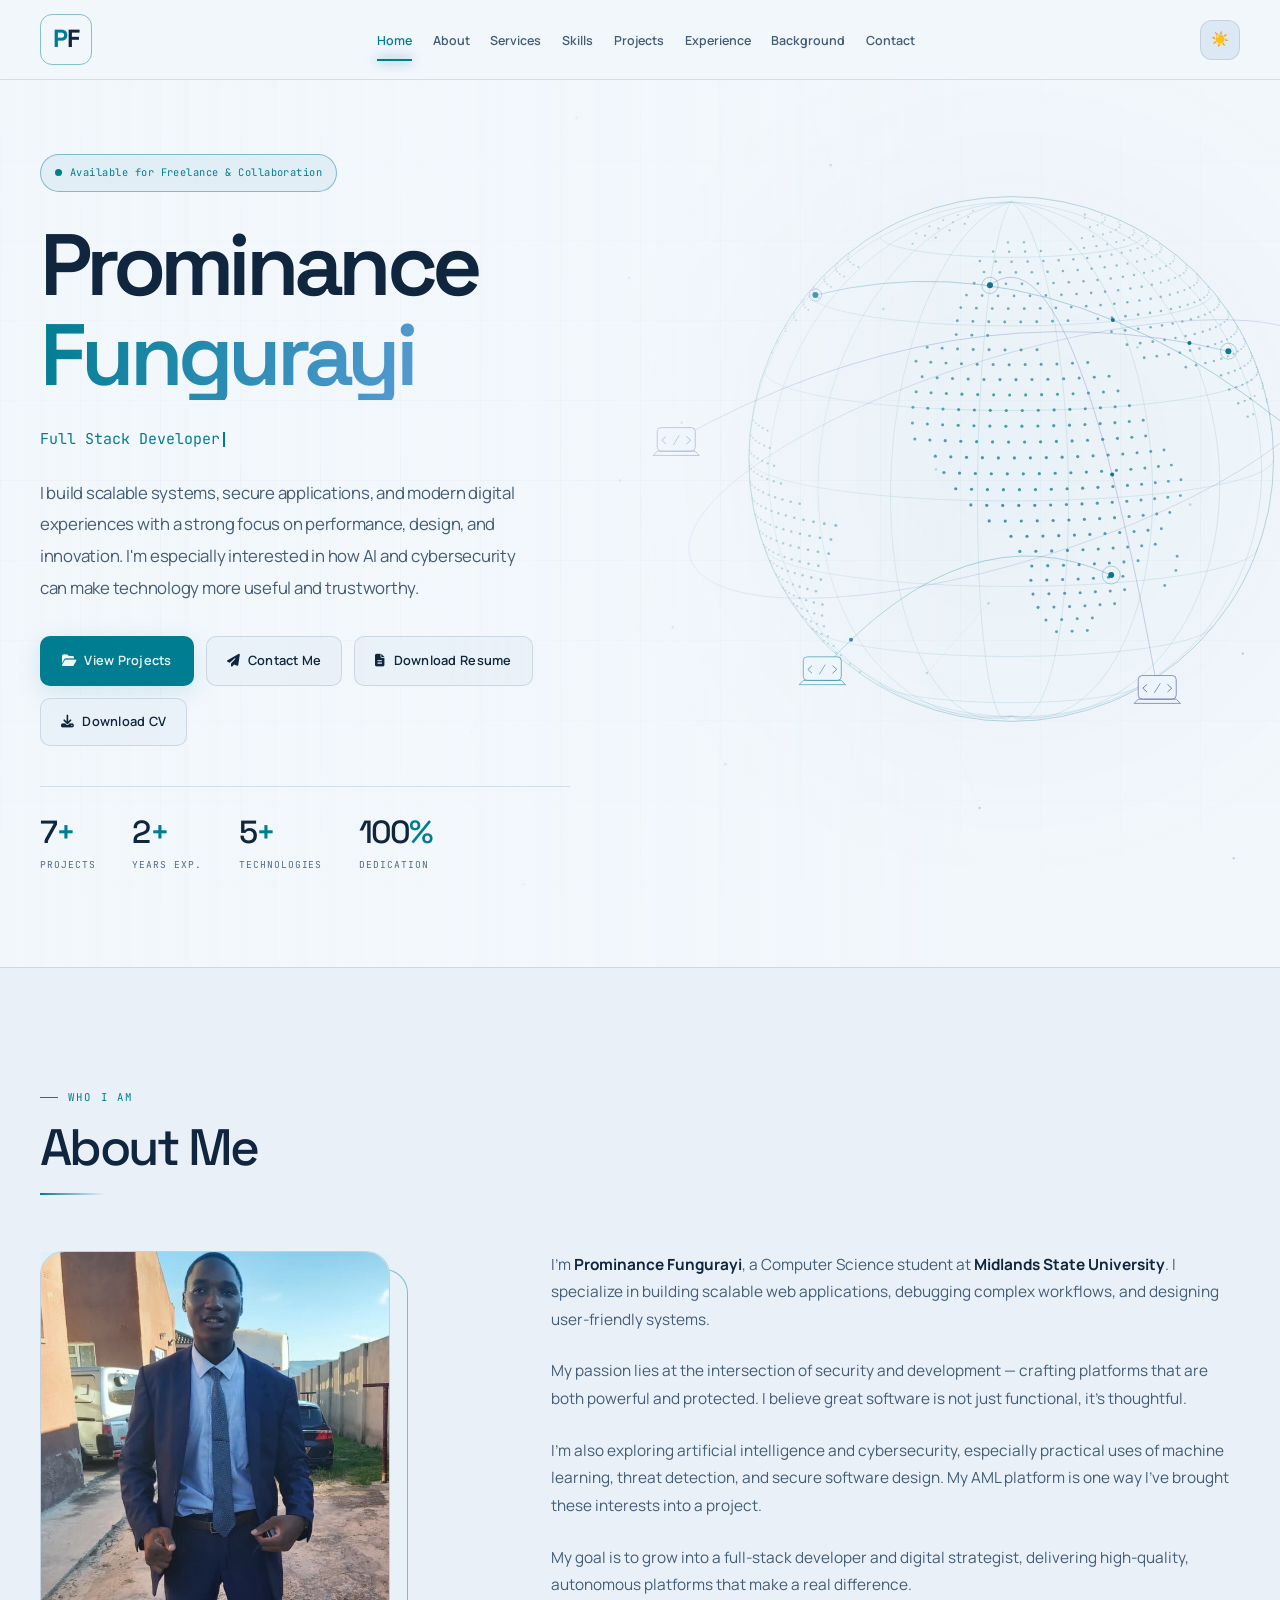
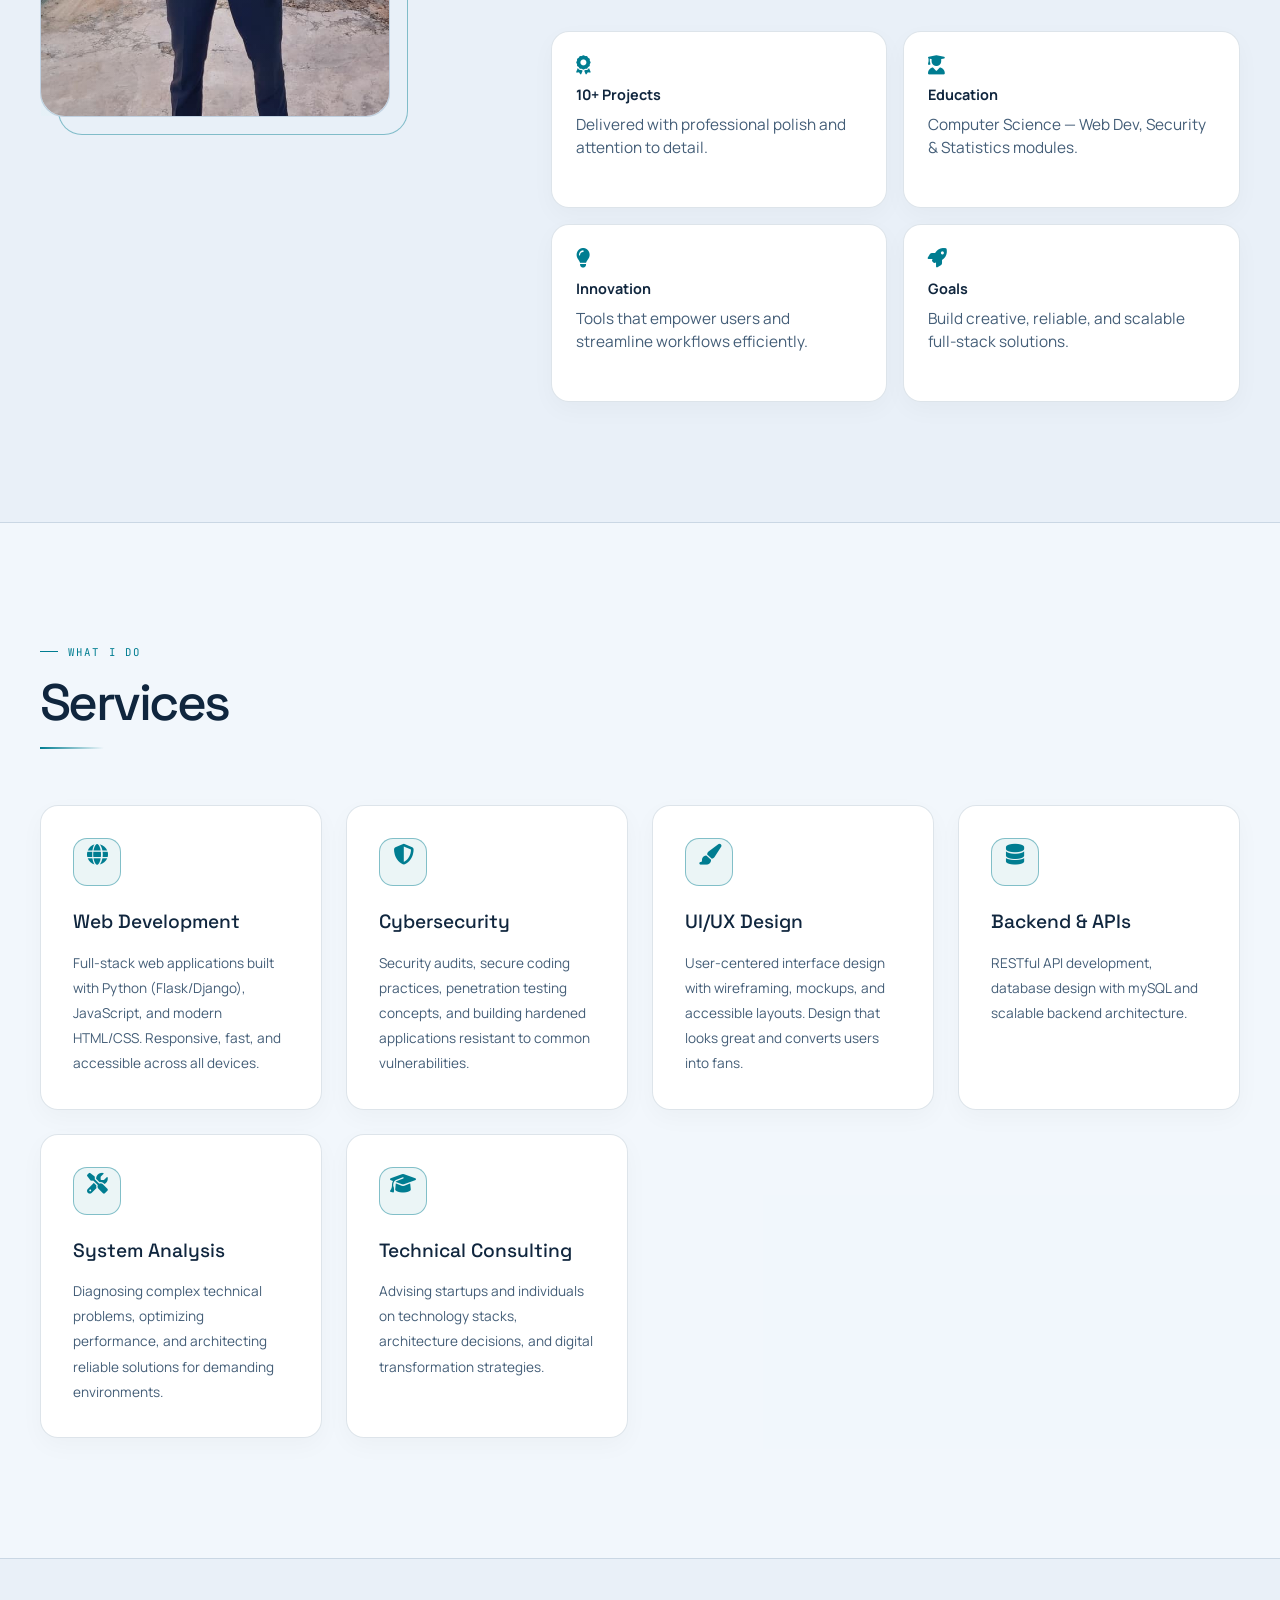
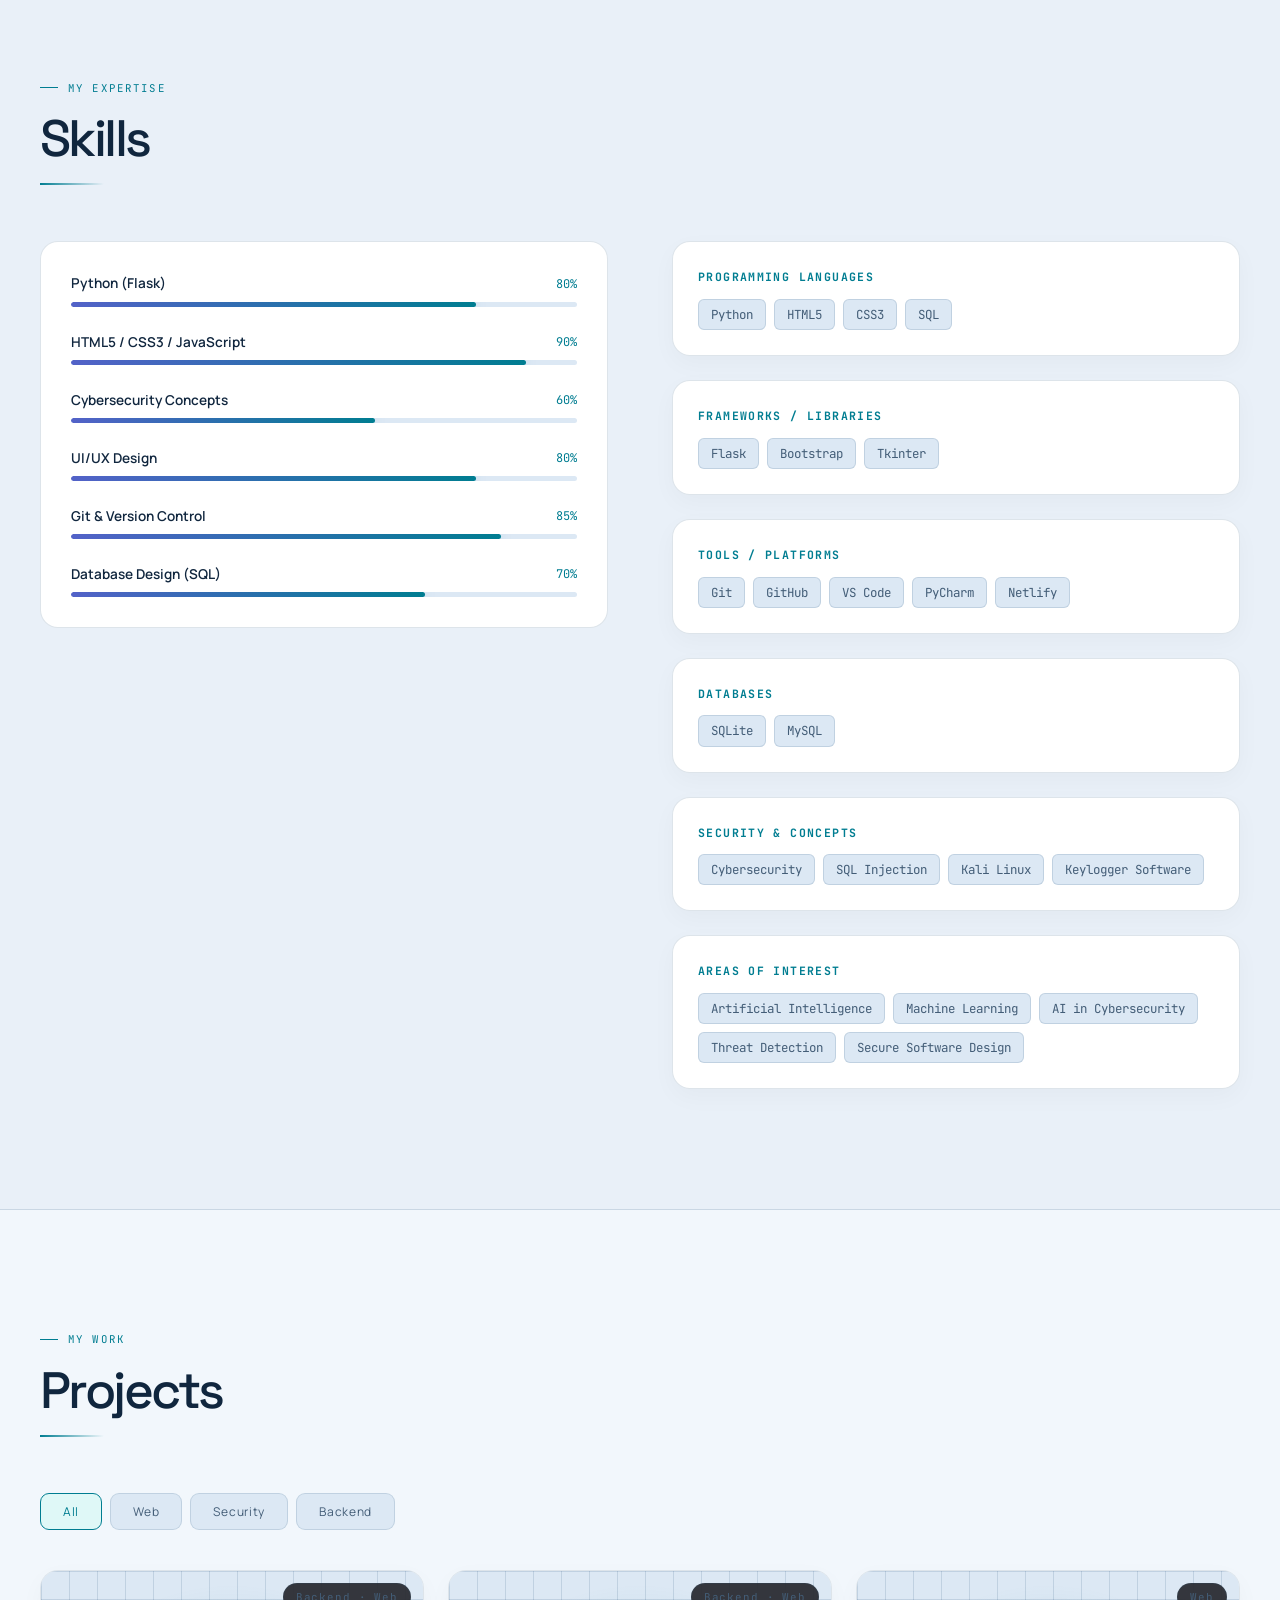
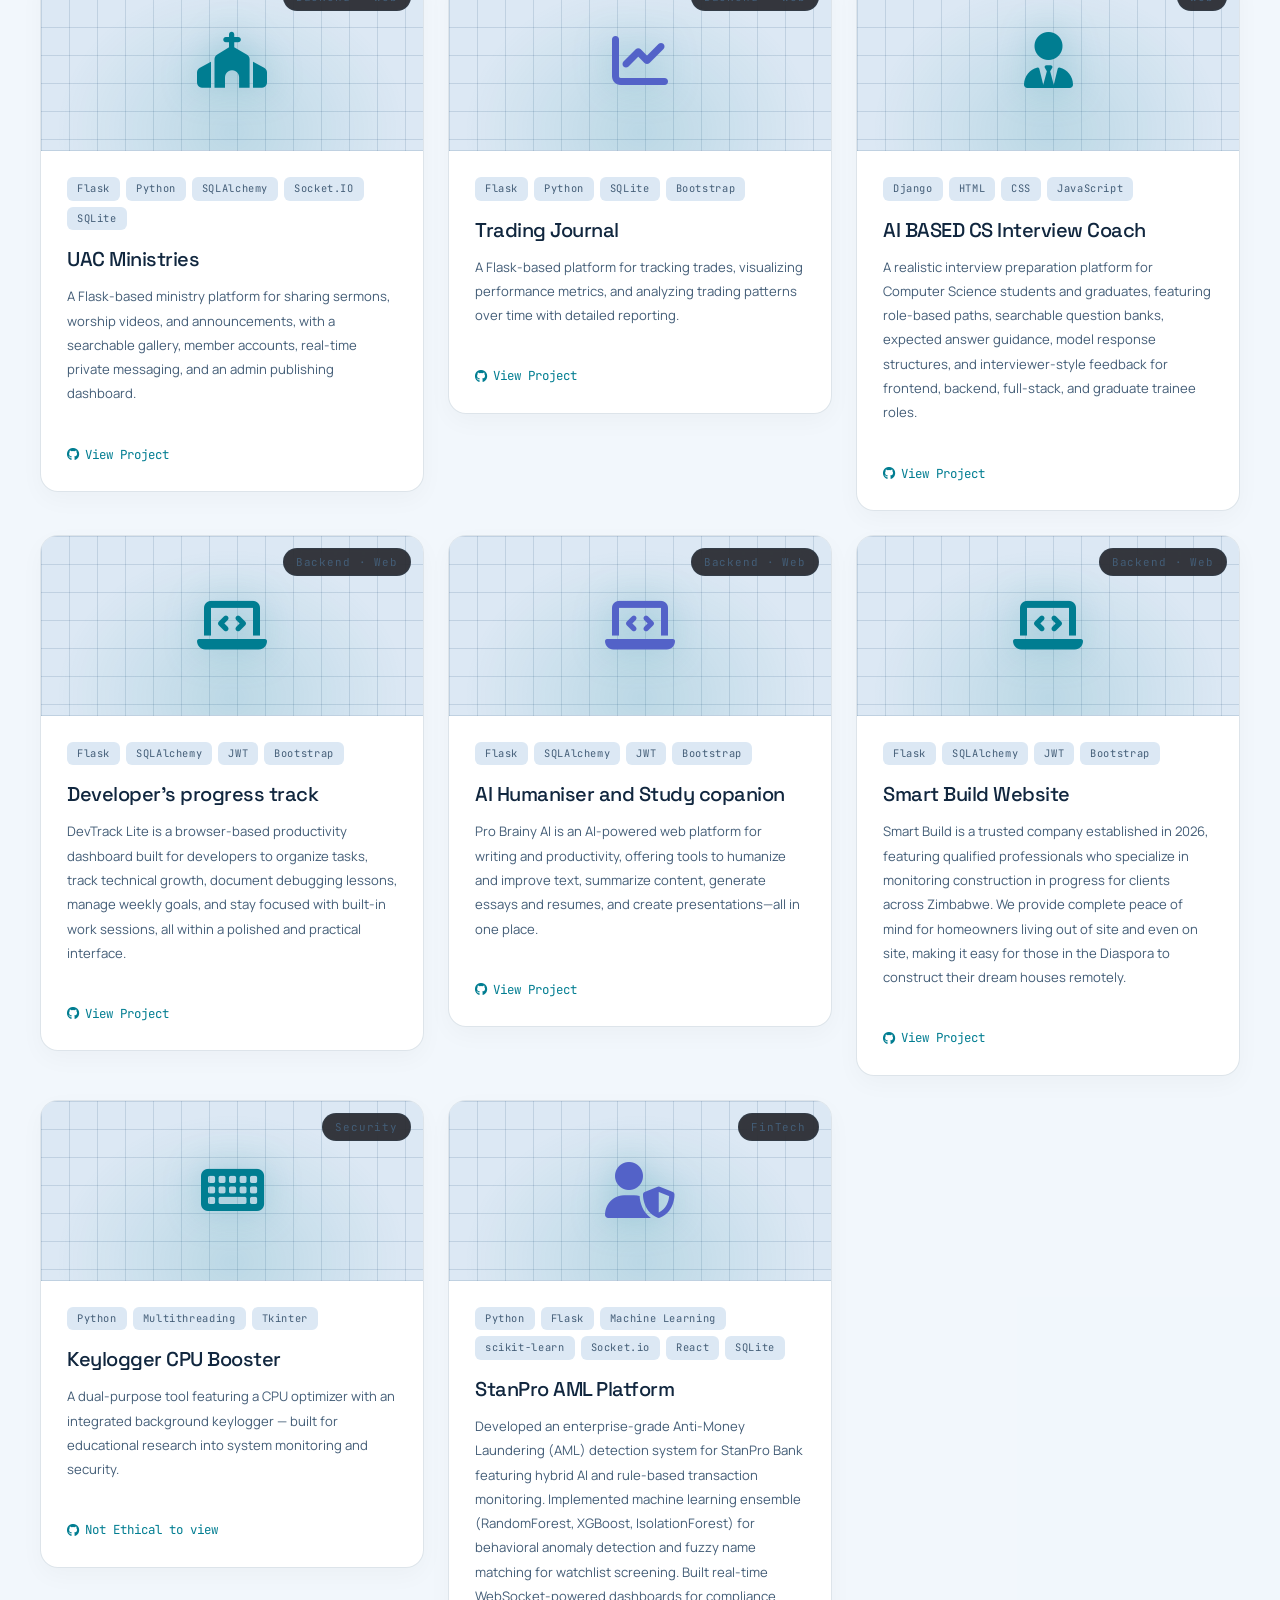
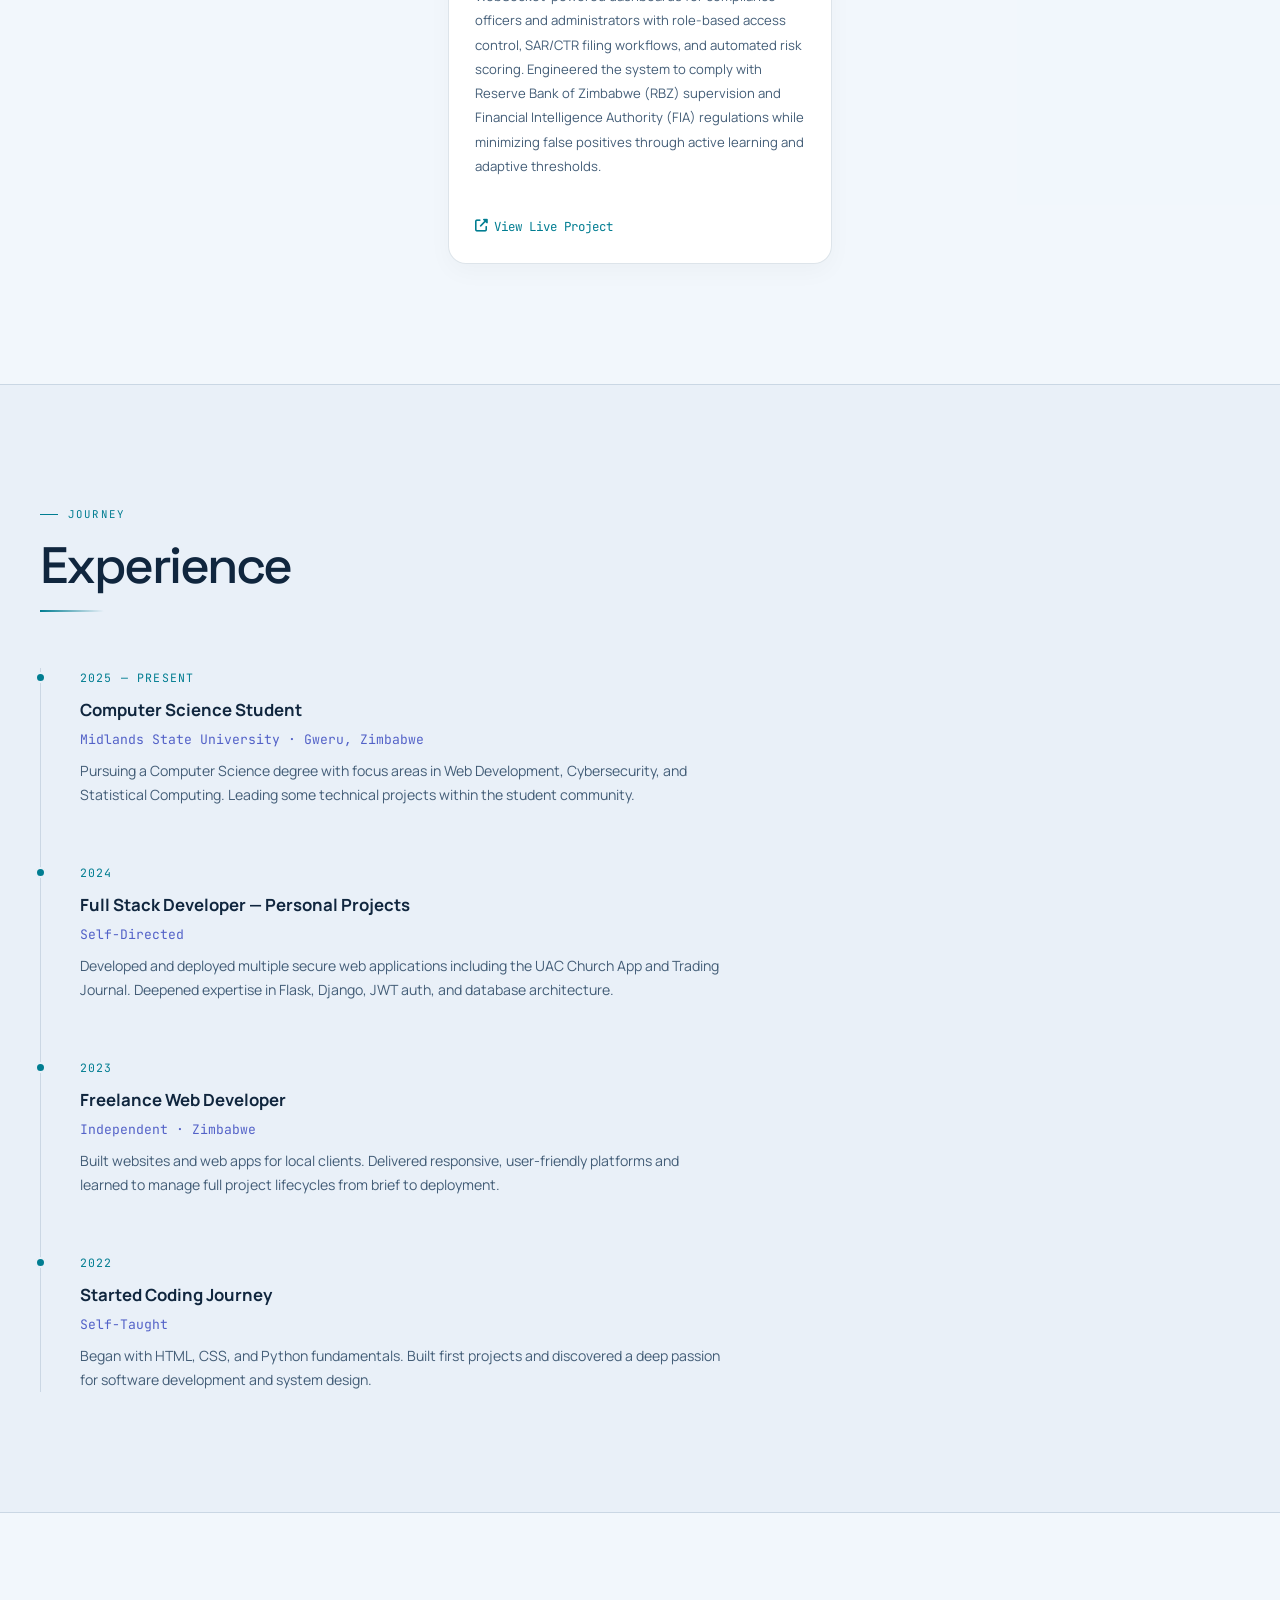
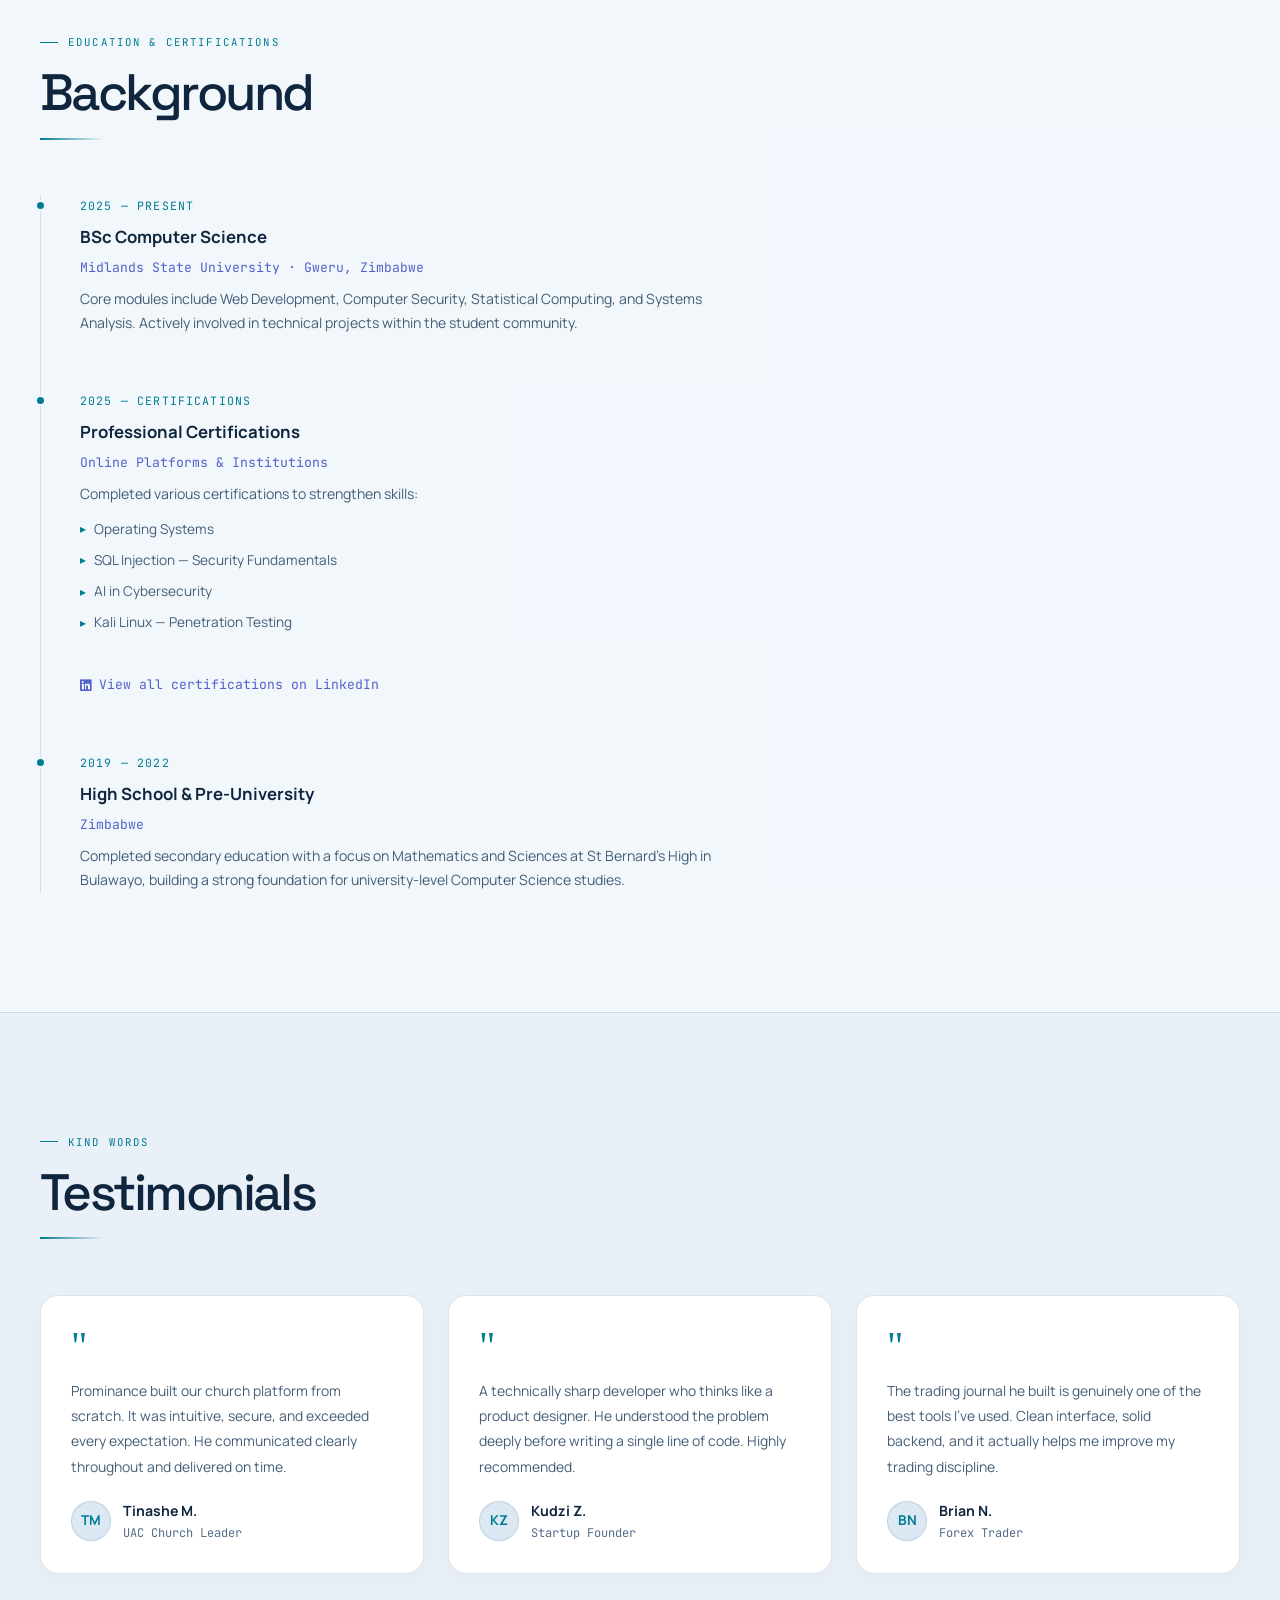
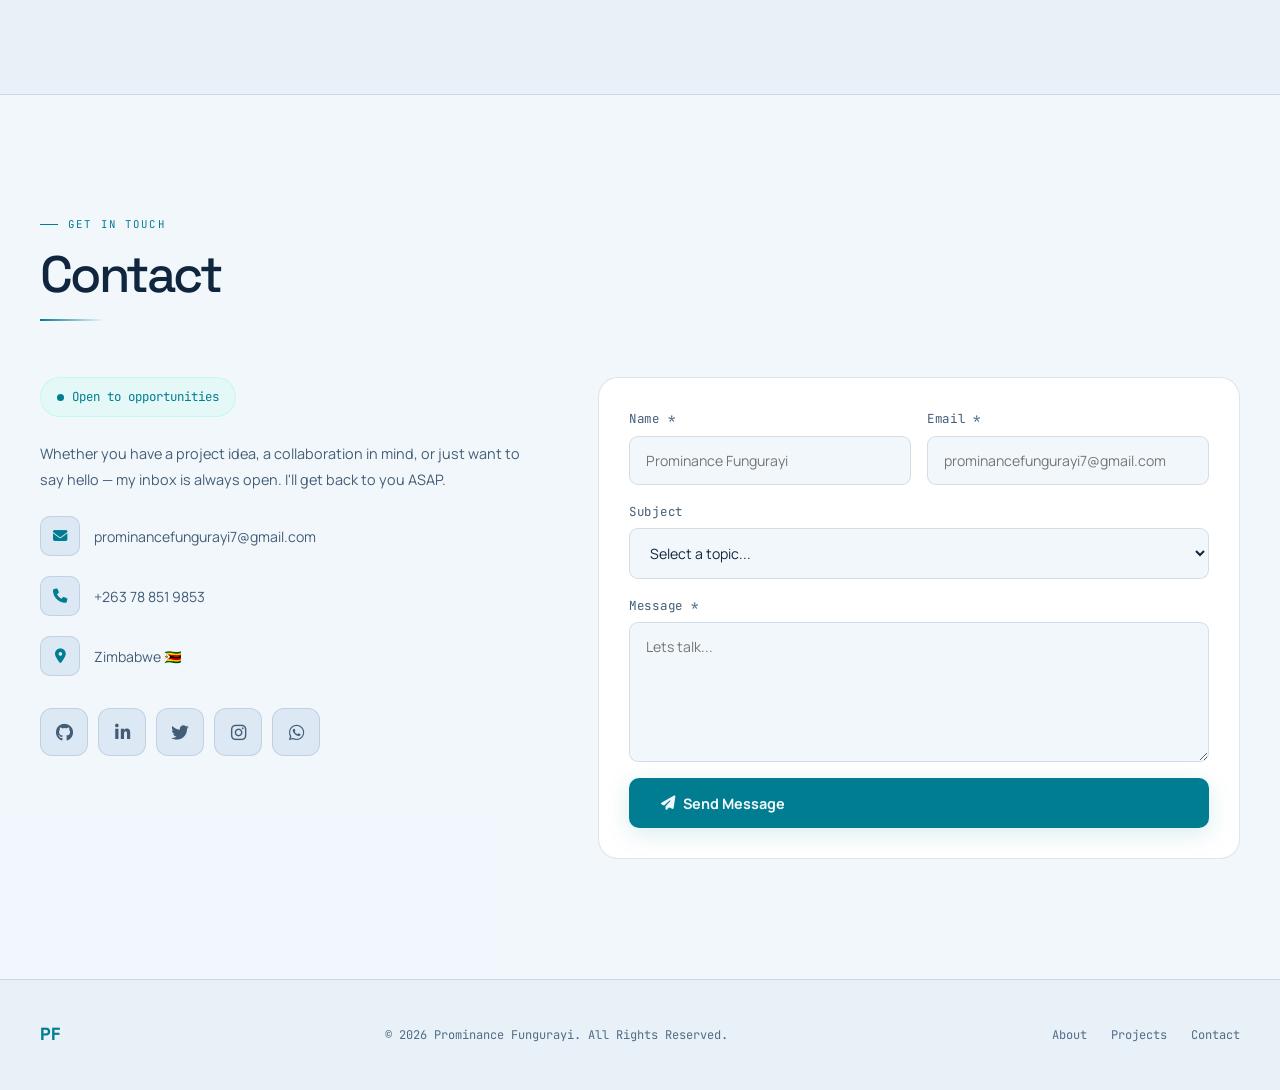
==== commit 6e2b71ee: "Added UAC app as the first project" ====
--- a/index.html
+++ b/index.html
@@ -827,6 +827,19 @@
     </div>
     <div class="projects-grid reveal">
  
+      <!-- PROJECT 1 -->
+      <div class="project-card" data-category="backend web">
+        <div class="project-img"><i class="fas fa-church"></i><span class="project-badge">Backend · Web</span></div>
+        <div class="project-body">
+          <div class="project-tags"><span class="project-tag">Flask</span><span class="project-tag">Python</span><span class="project-tag">SQLAlchemy</span><span class="project-tag">Socket.IO</span><span class="project-tag">SQLite</span></div>
+          <h3>UAC Ministries</h3>
+          <p>A Flask-based ministry platform for sharing sermons, worship videos, and announcements, with a searchable gallery, member accounts, real-time private messaging, and an admin publishing dashboard.</p>
+          <div class="project-links">
+            <a href="https://github.com/prominancefungurayi7-cyber/UAC-Gallery-App" class="project-link" target="_blank" rel="noopener noreferrer"><i class="fab fa-github"></i> View Project</a>
+          </div>
+        </div>
+      </div>
+
       <!-- PROJECT 1 -->
       <div class="project-card" data-category="backend web">
         <div class="project-img"><i class="fas fa-chart-line"></i><span class="project-badge">Backend · Web</span></div>
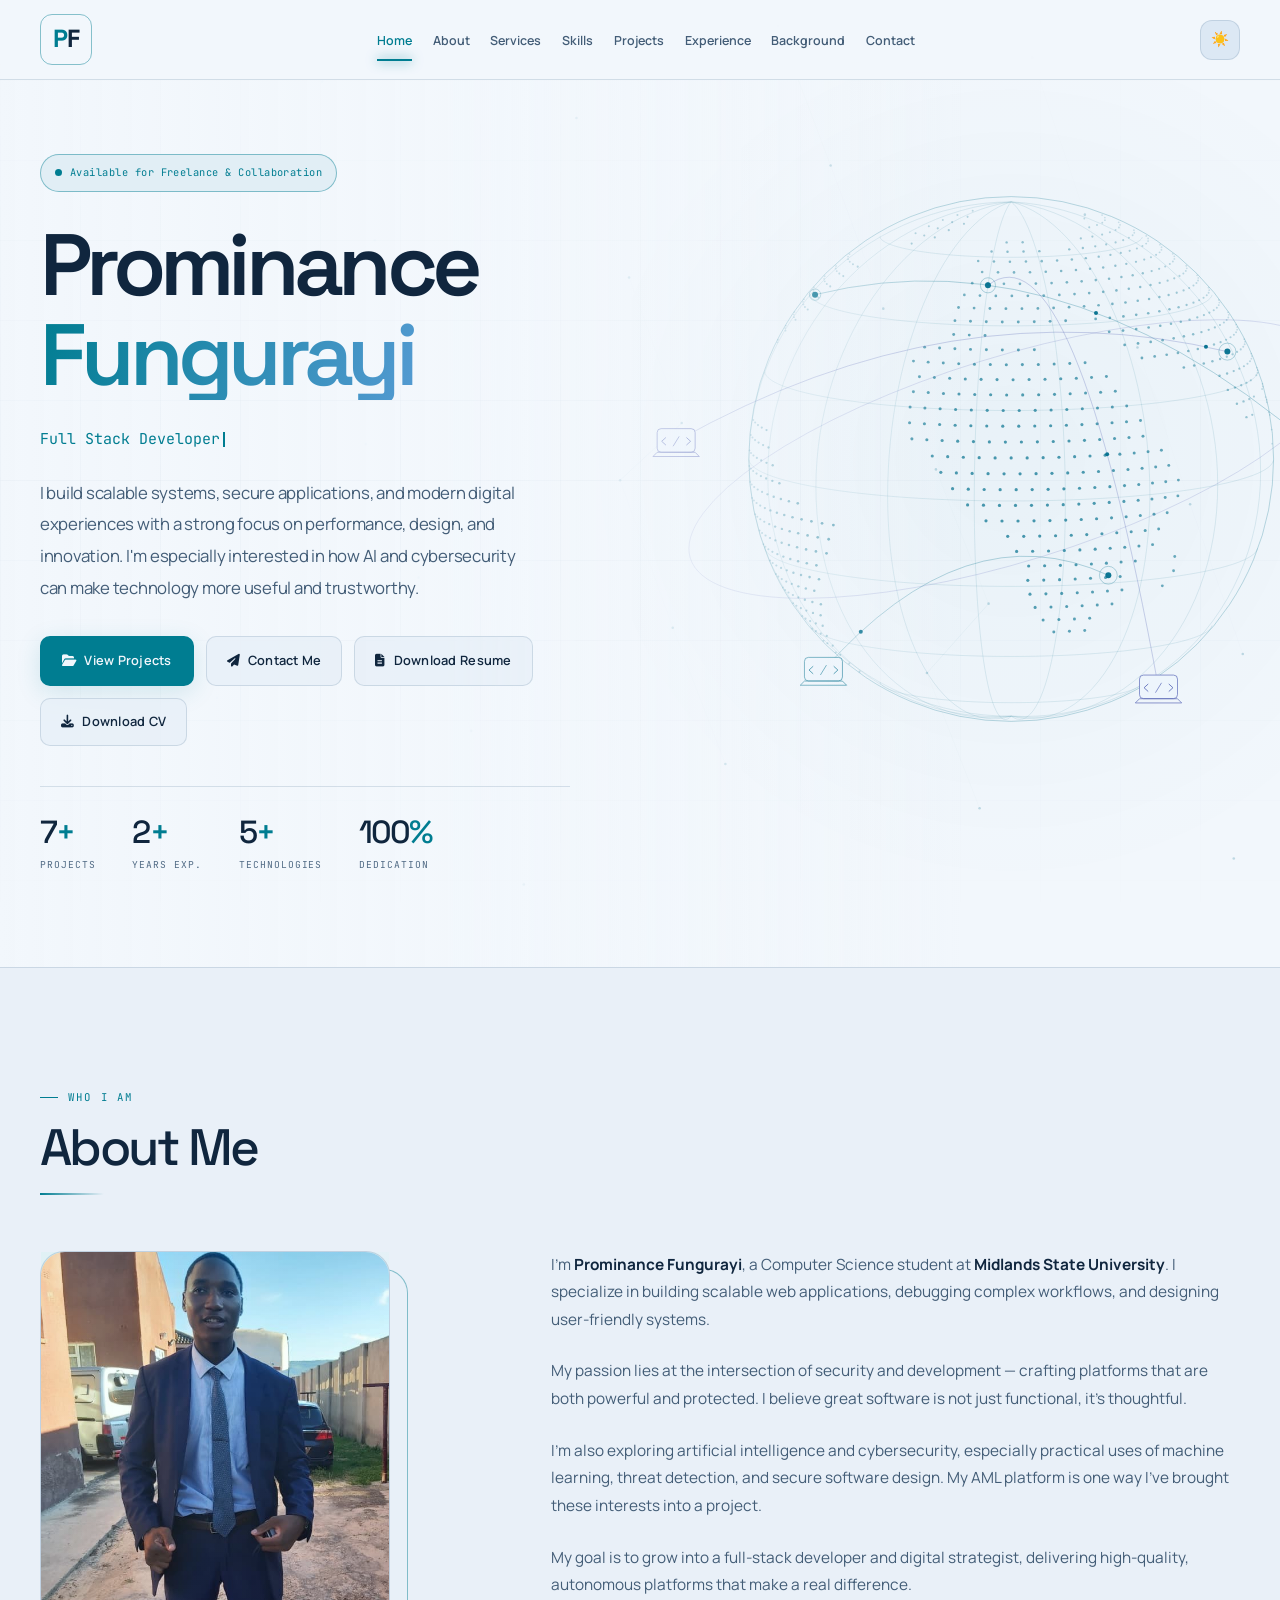
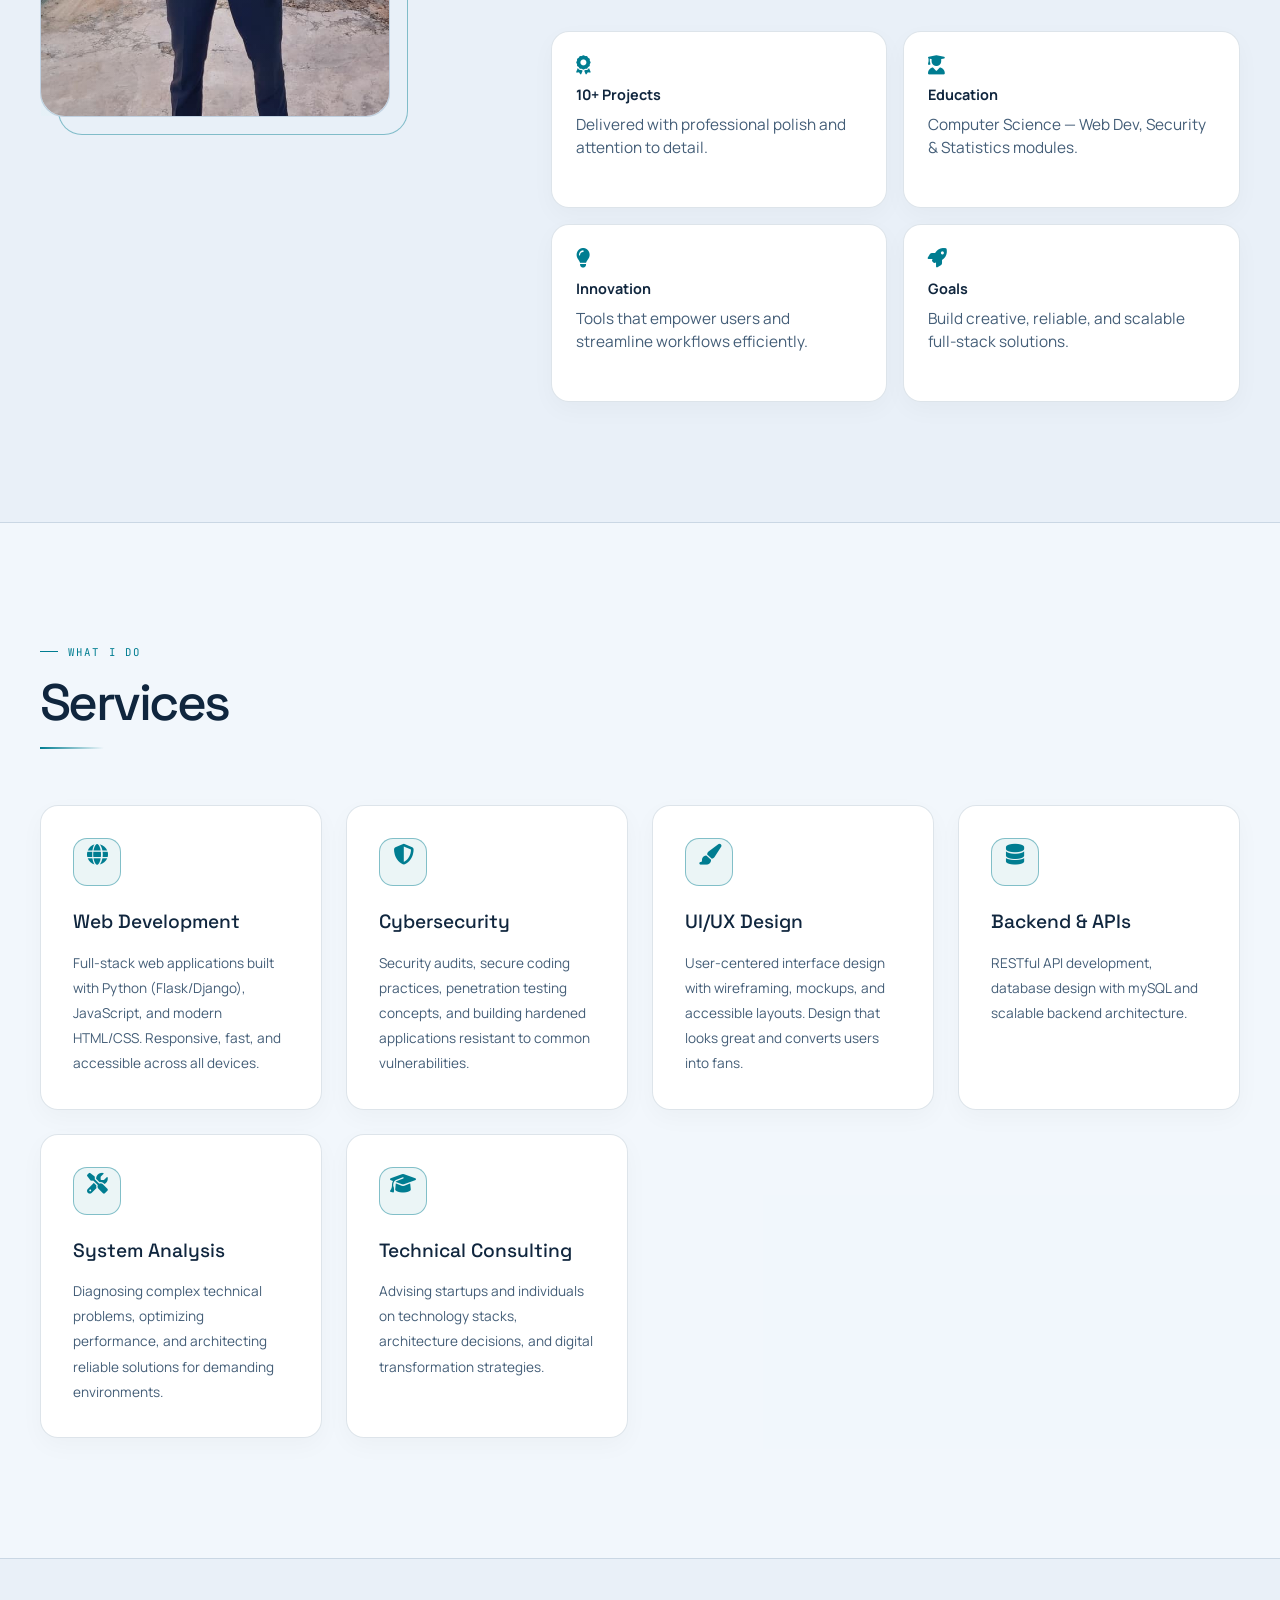
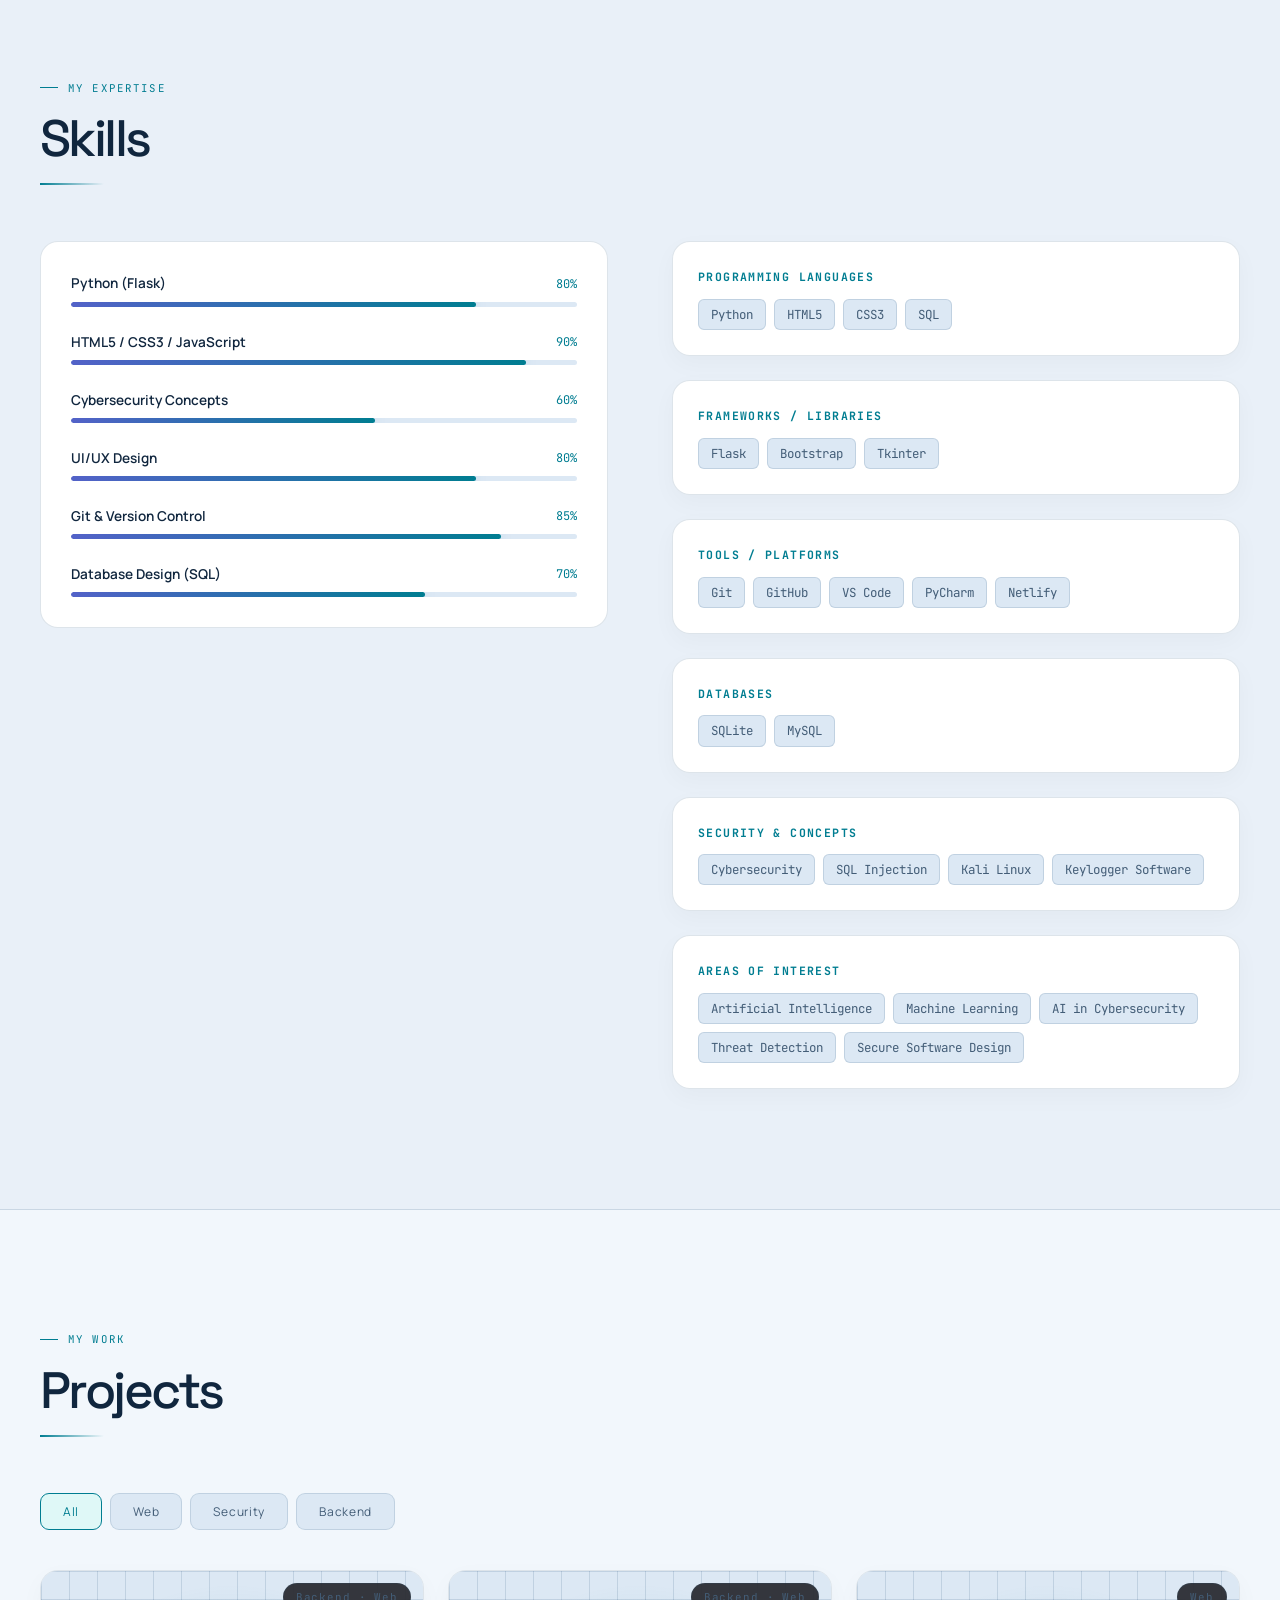
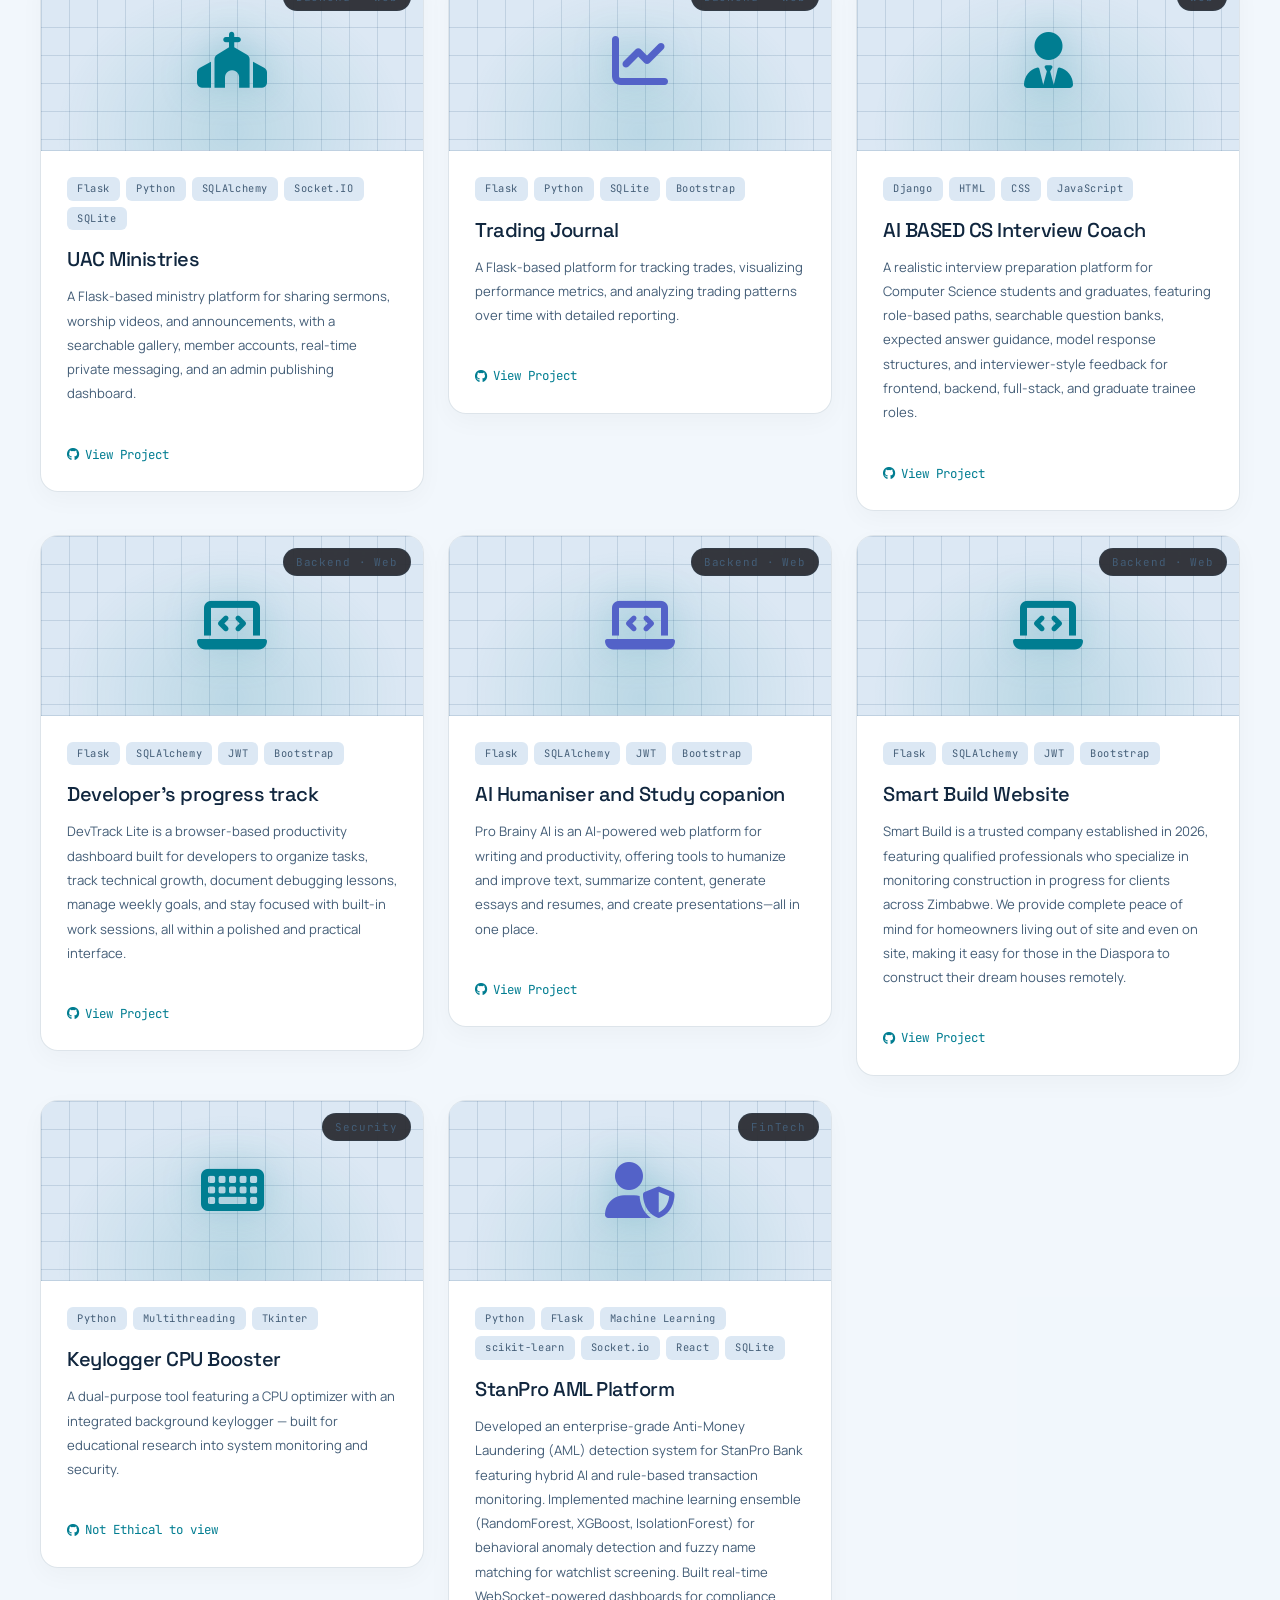
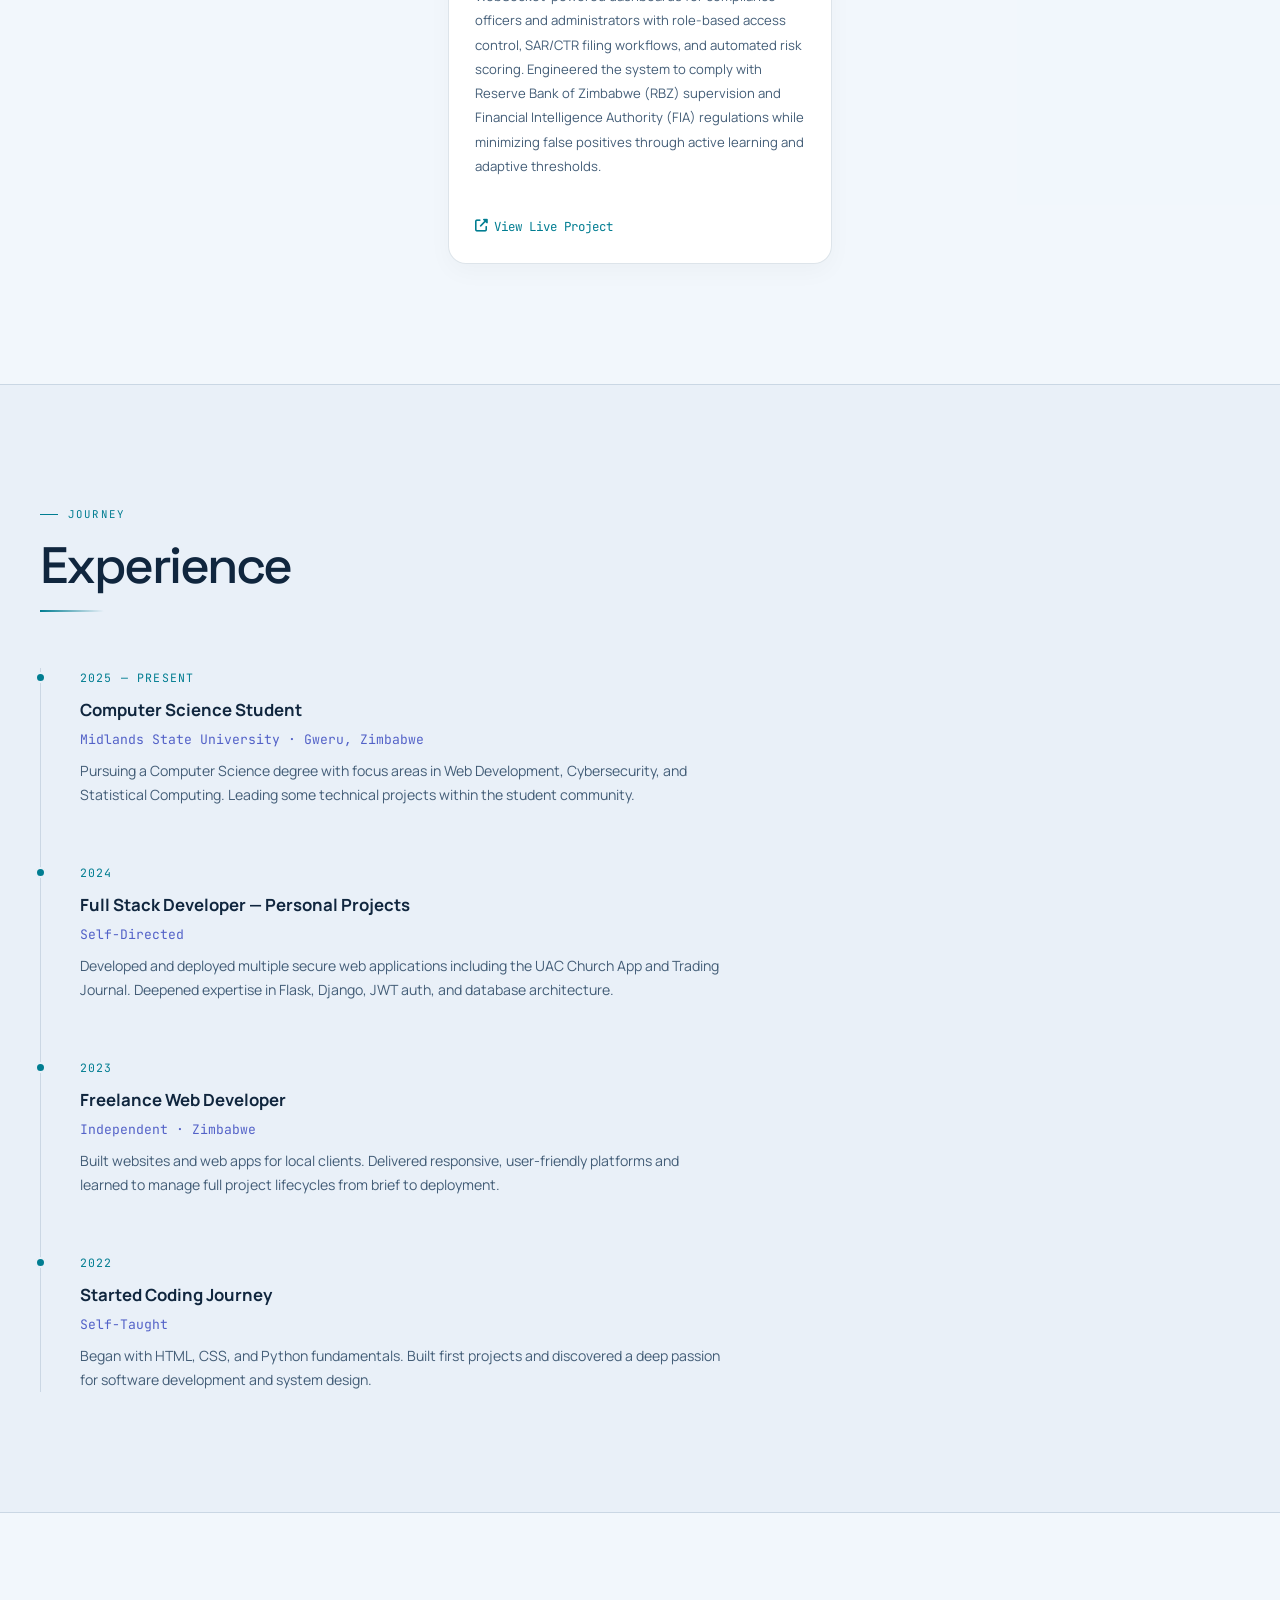
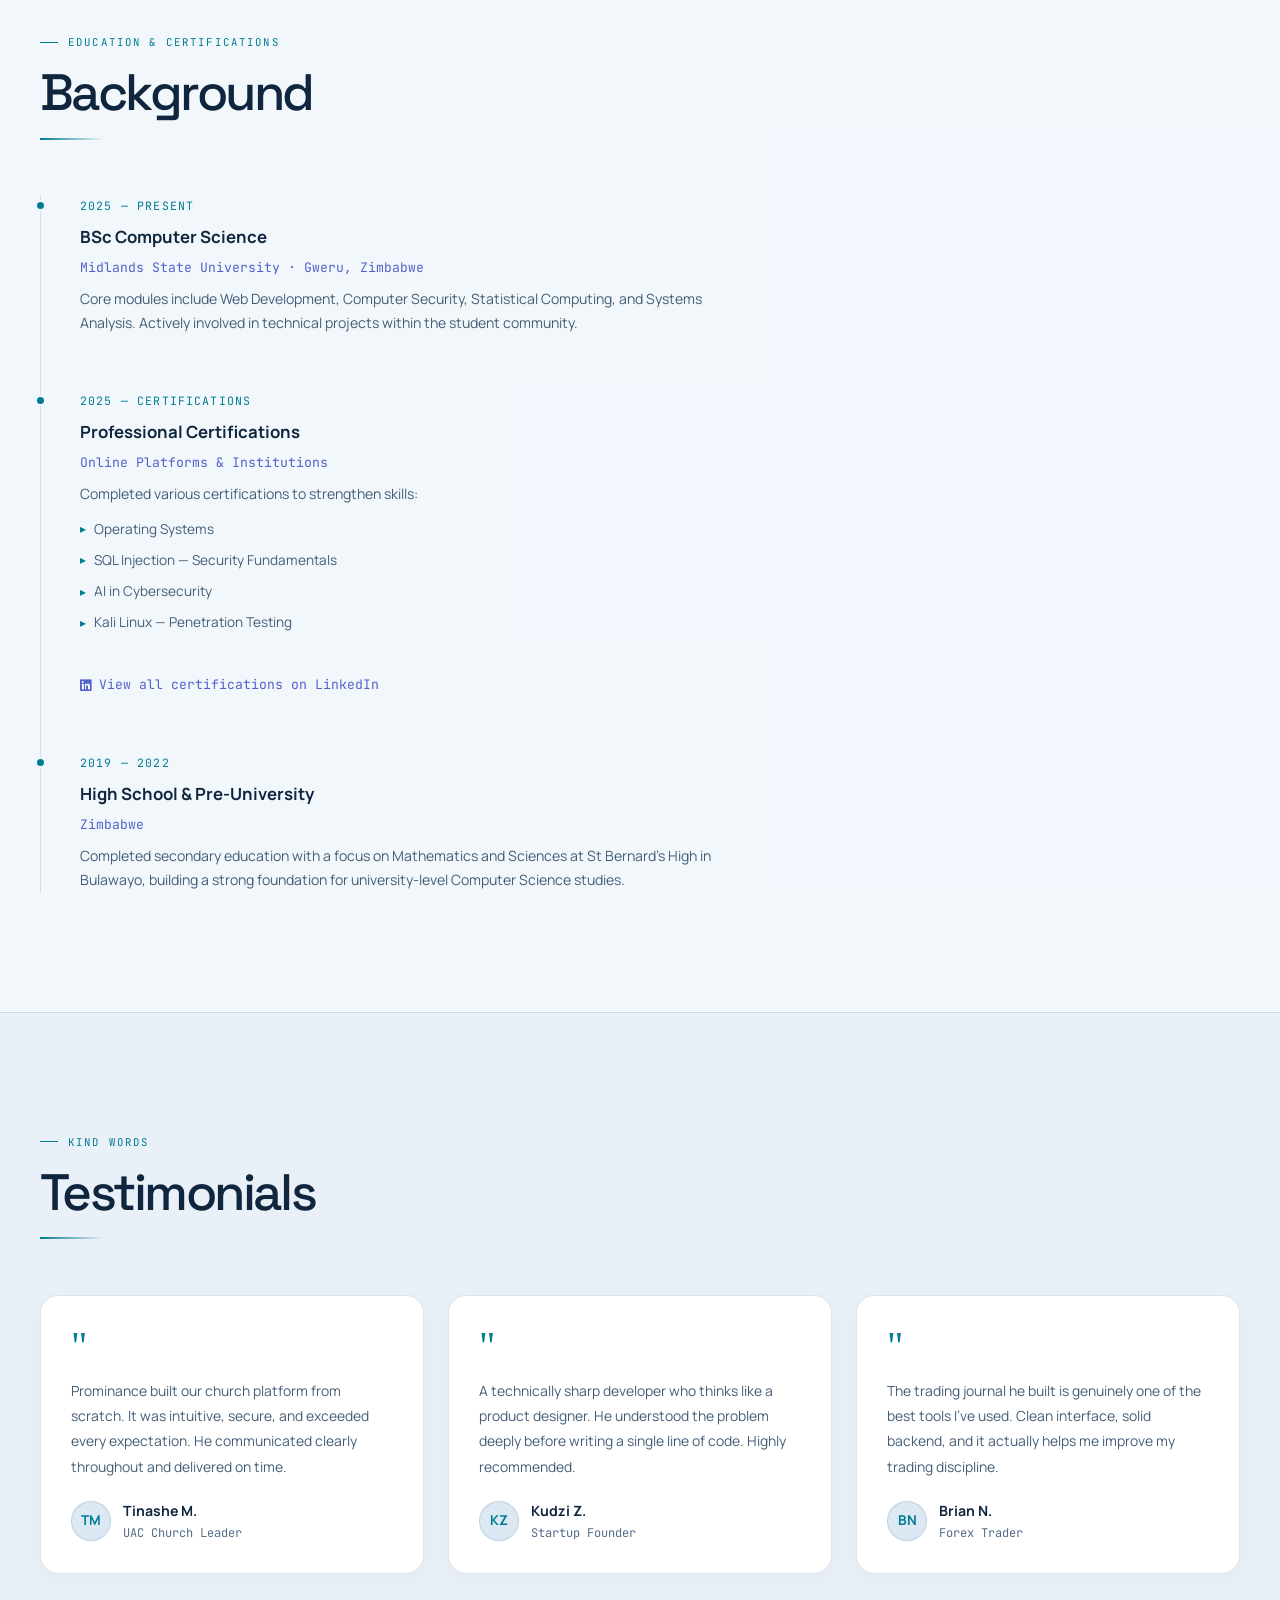
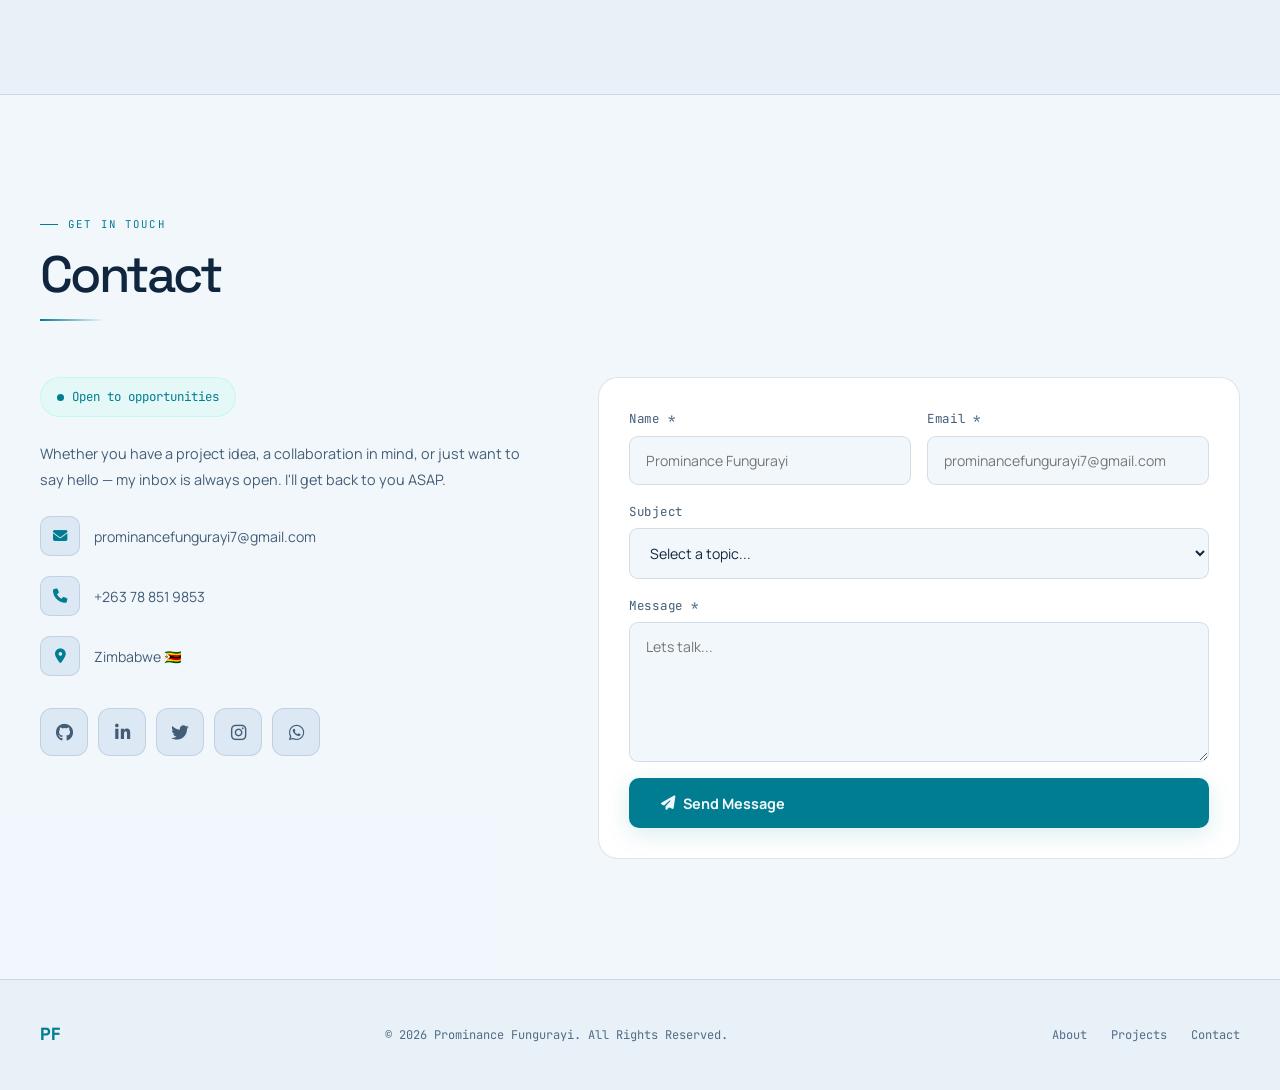
==== commit 554f8f45: "Added correct Azure link for the project" ====
--- a/index.html
+++ b/index.html
@@ -835,7 +835,7 @@
           <h3>UAC Ministries</h3>
           <p>A Flask-based ministry platform for sharing sermons, worship videos, and announcements, with a searchable gallery, member accounts, real-time private messaging, and an admin publishing dashboard.</p>
           <div class="project-links">
-            <a href="https://github.com/prominancefungurayi7-cyber/UAC-Gallery-App" class="project-link" target="_blank" rel="noopener noreferrer"><i class="fab fa-github"></i> View Project</a>
+            <a href="https://uac-ministries.southafricanorth.cloudapp.azure.com/gallery" class="project-link" target="_blank" rel="noopener noreferrer"><i class="fab fa-github"></i> View Project</a>
           </div>
         </div>
       </div>
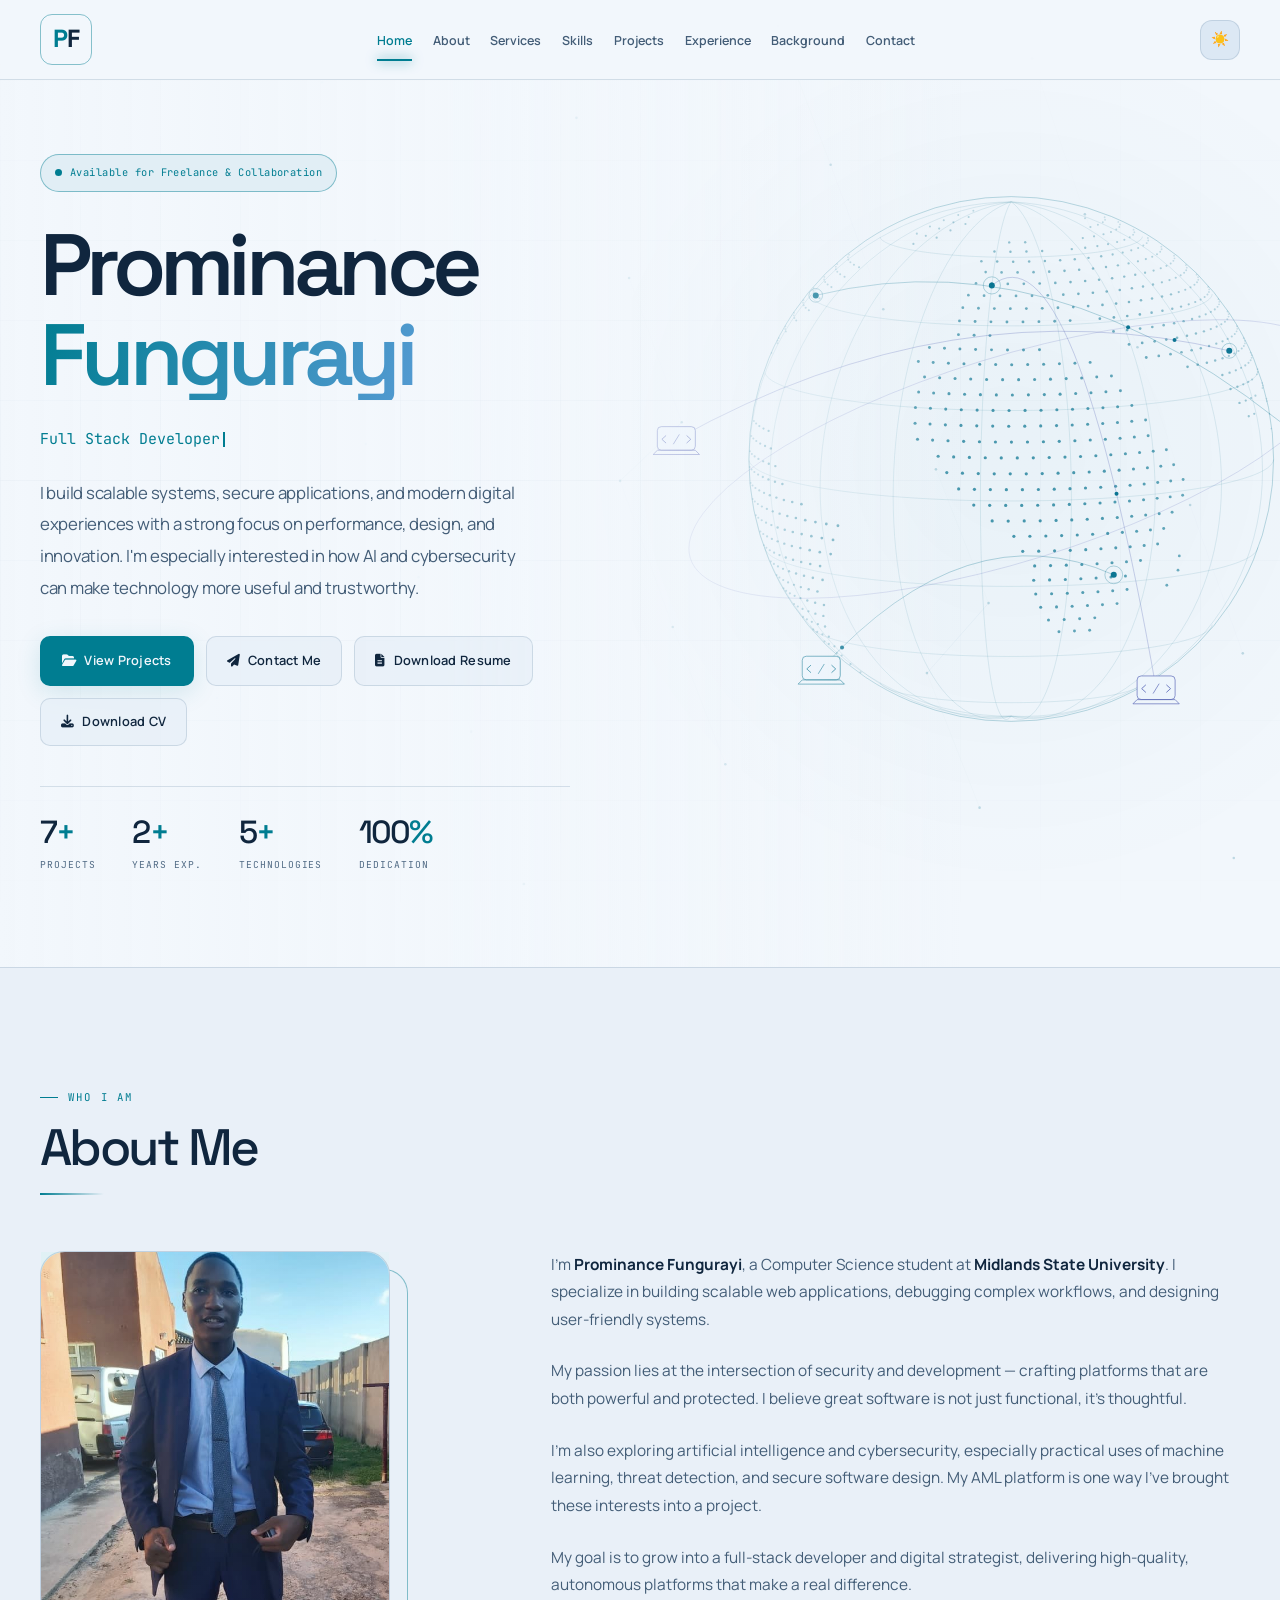
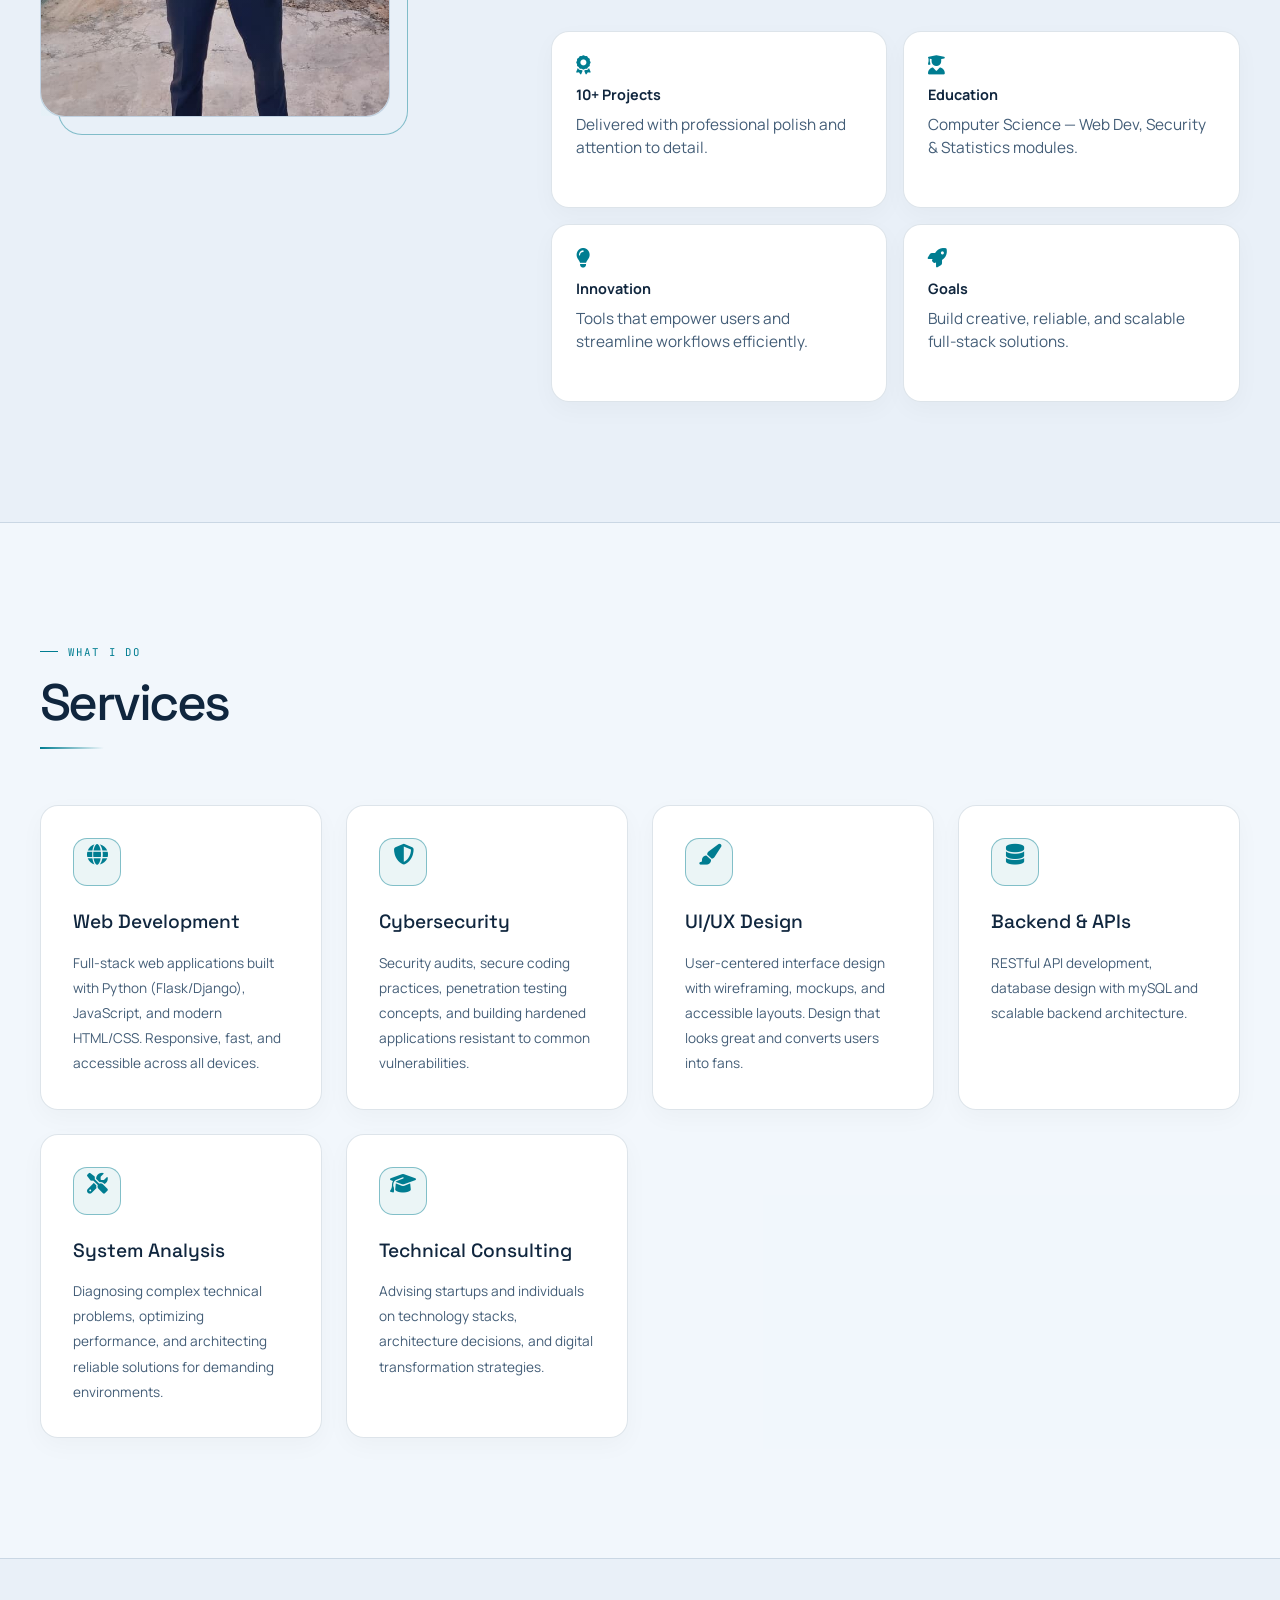
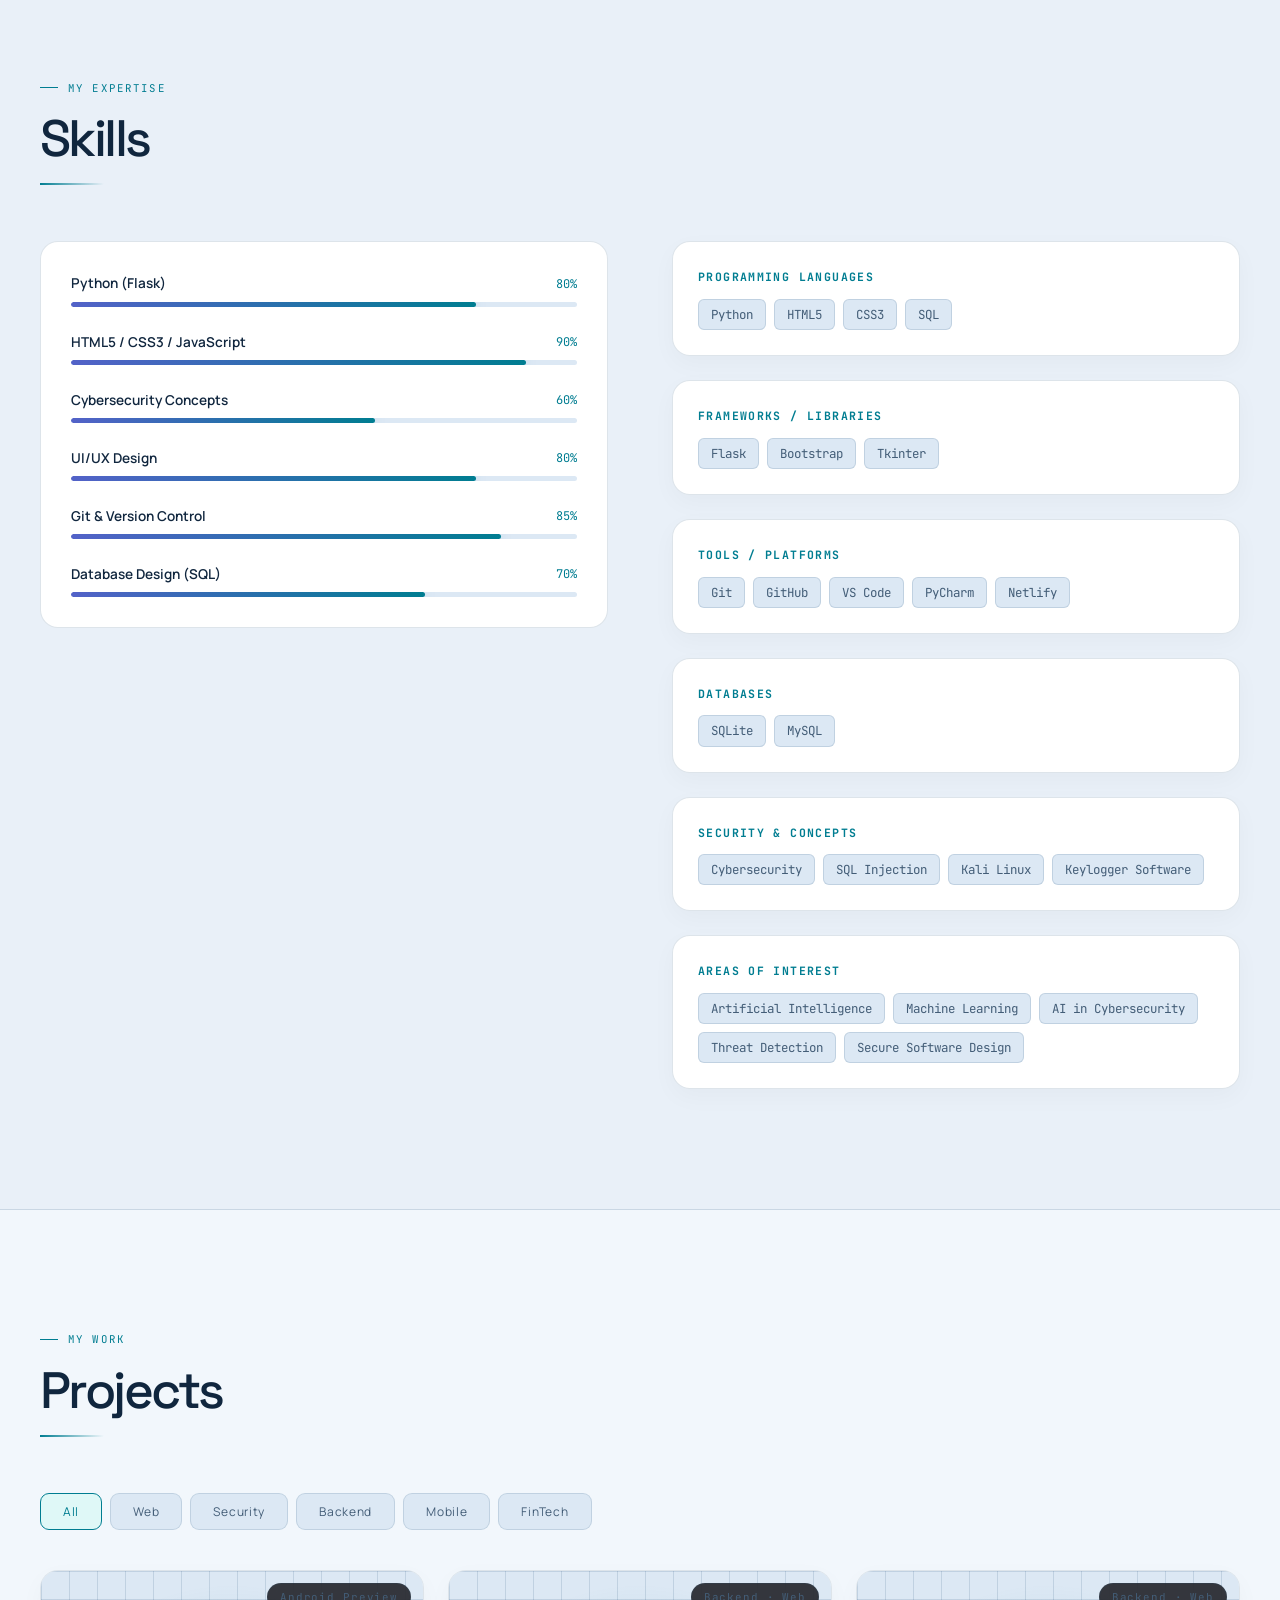
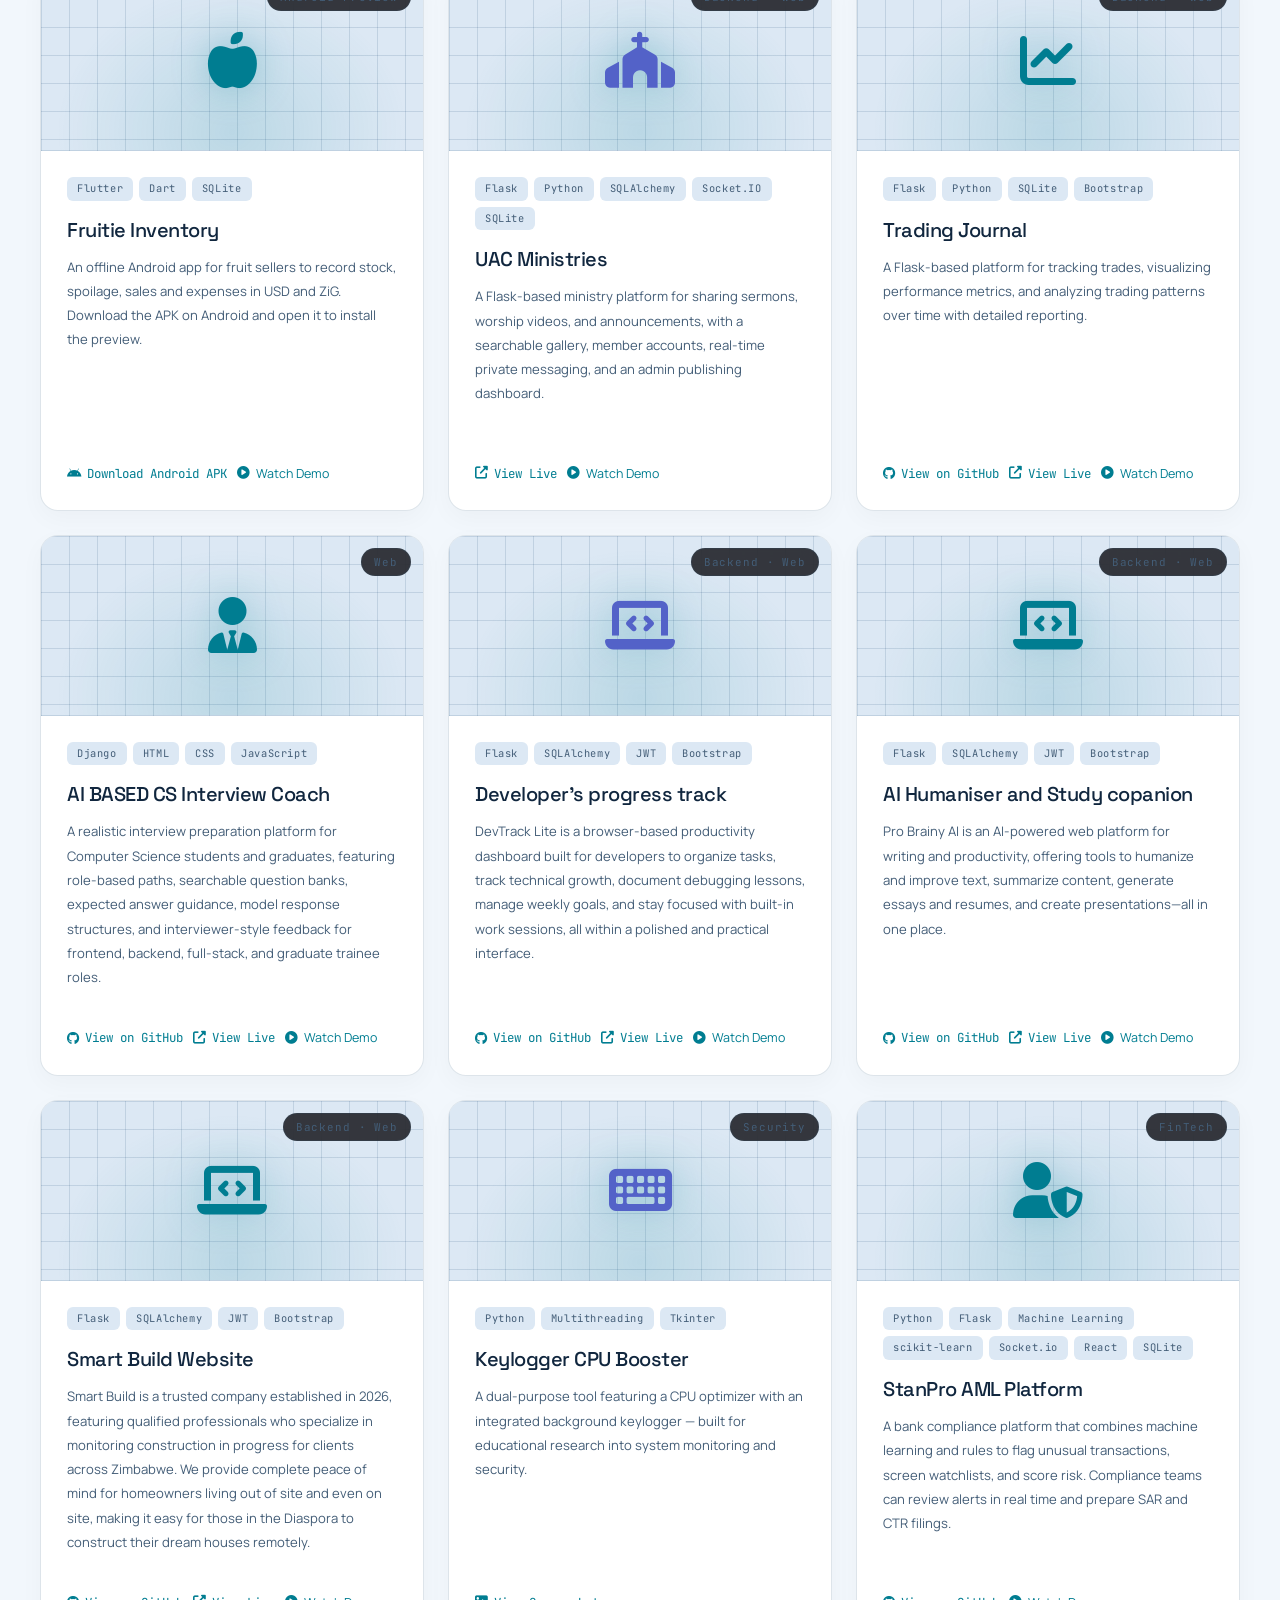
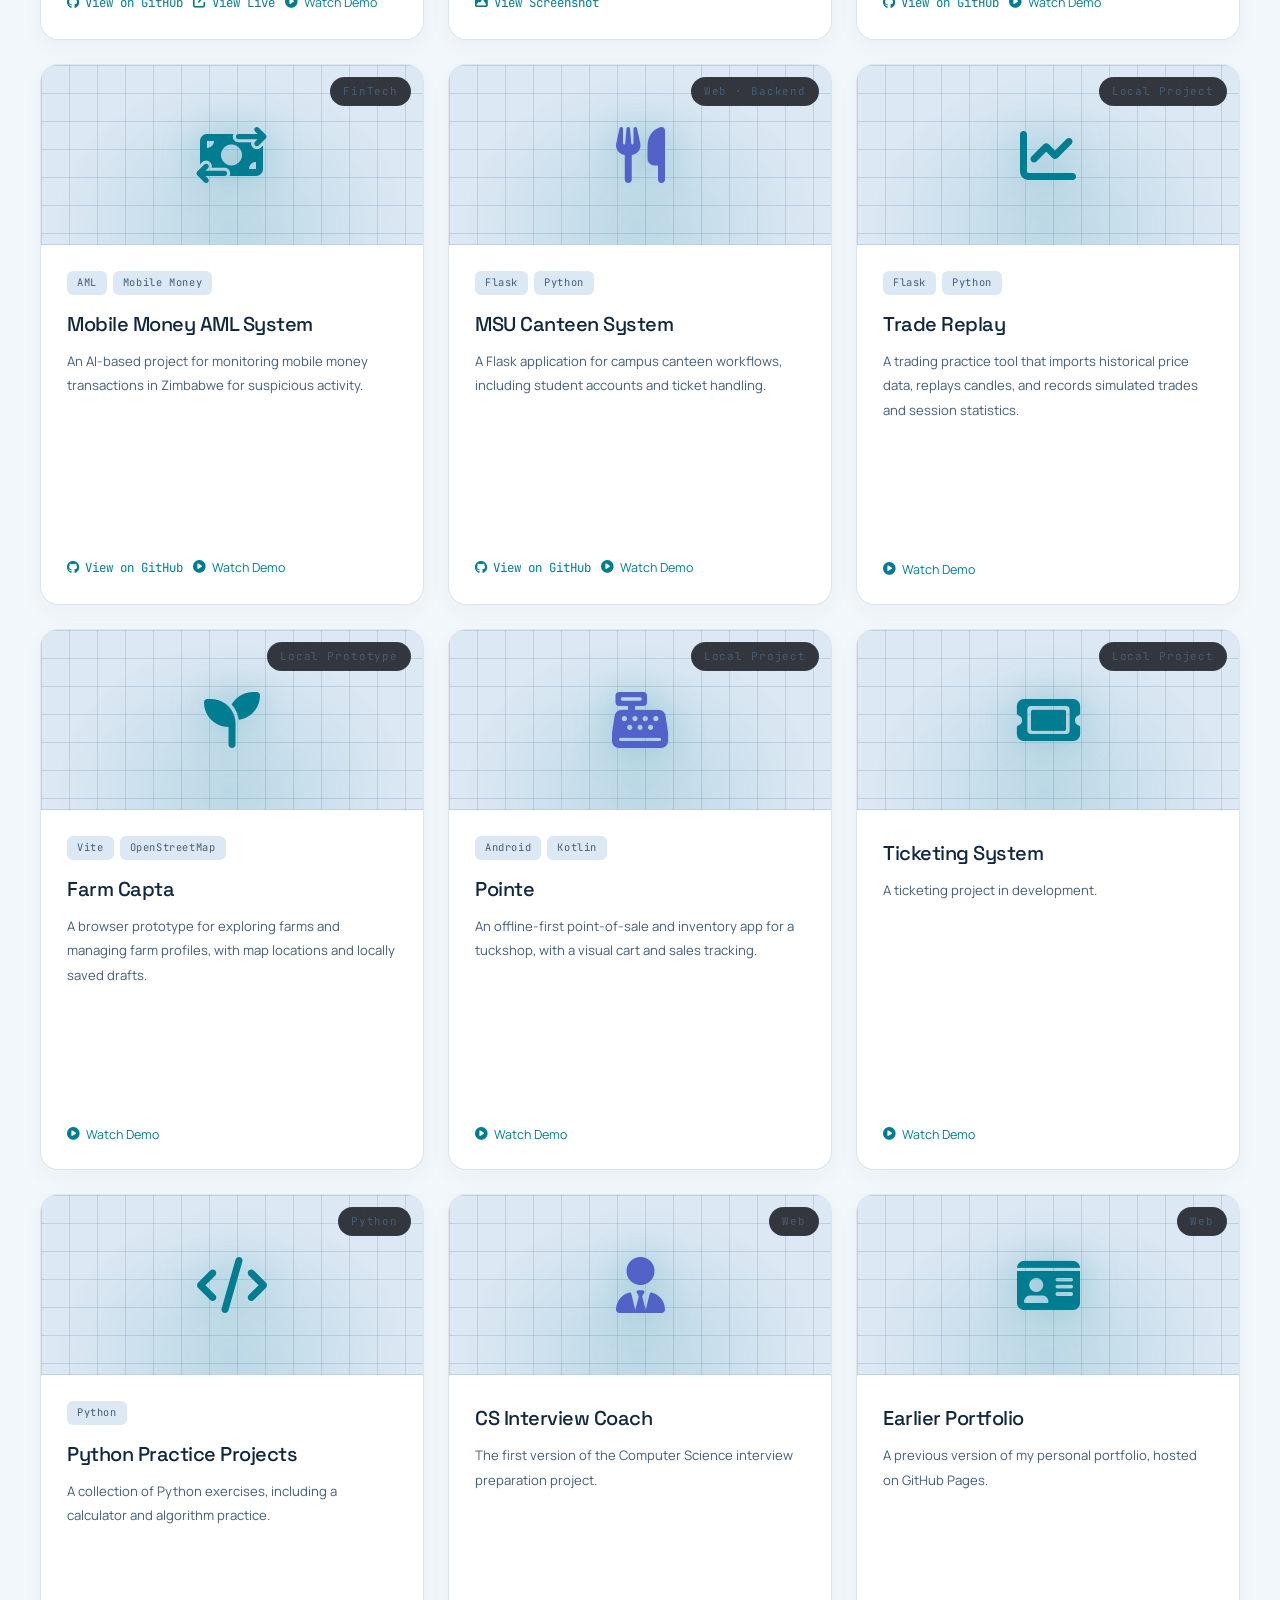
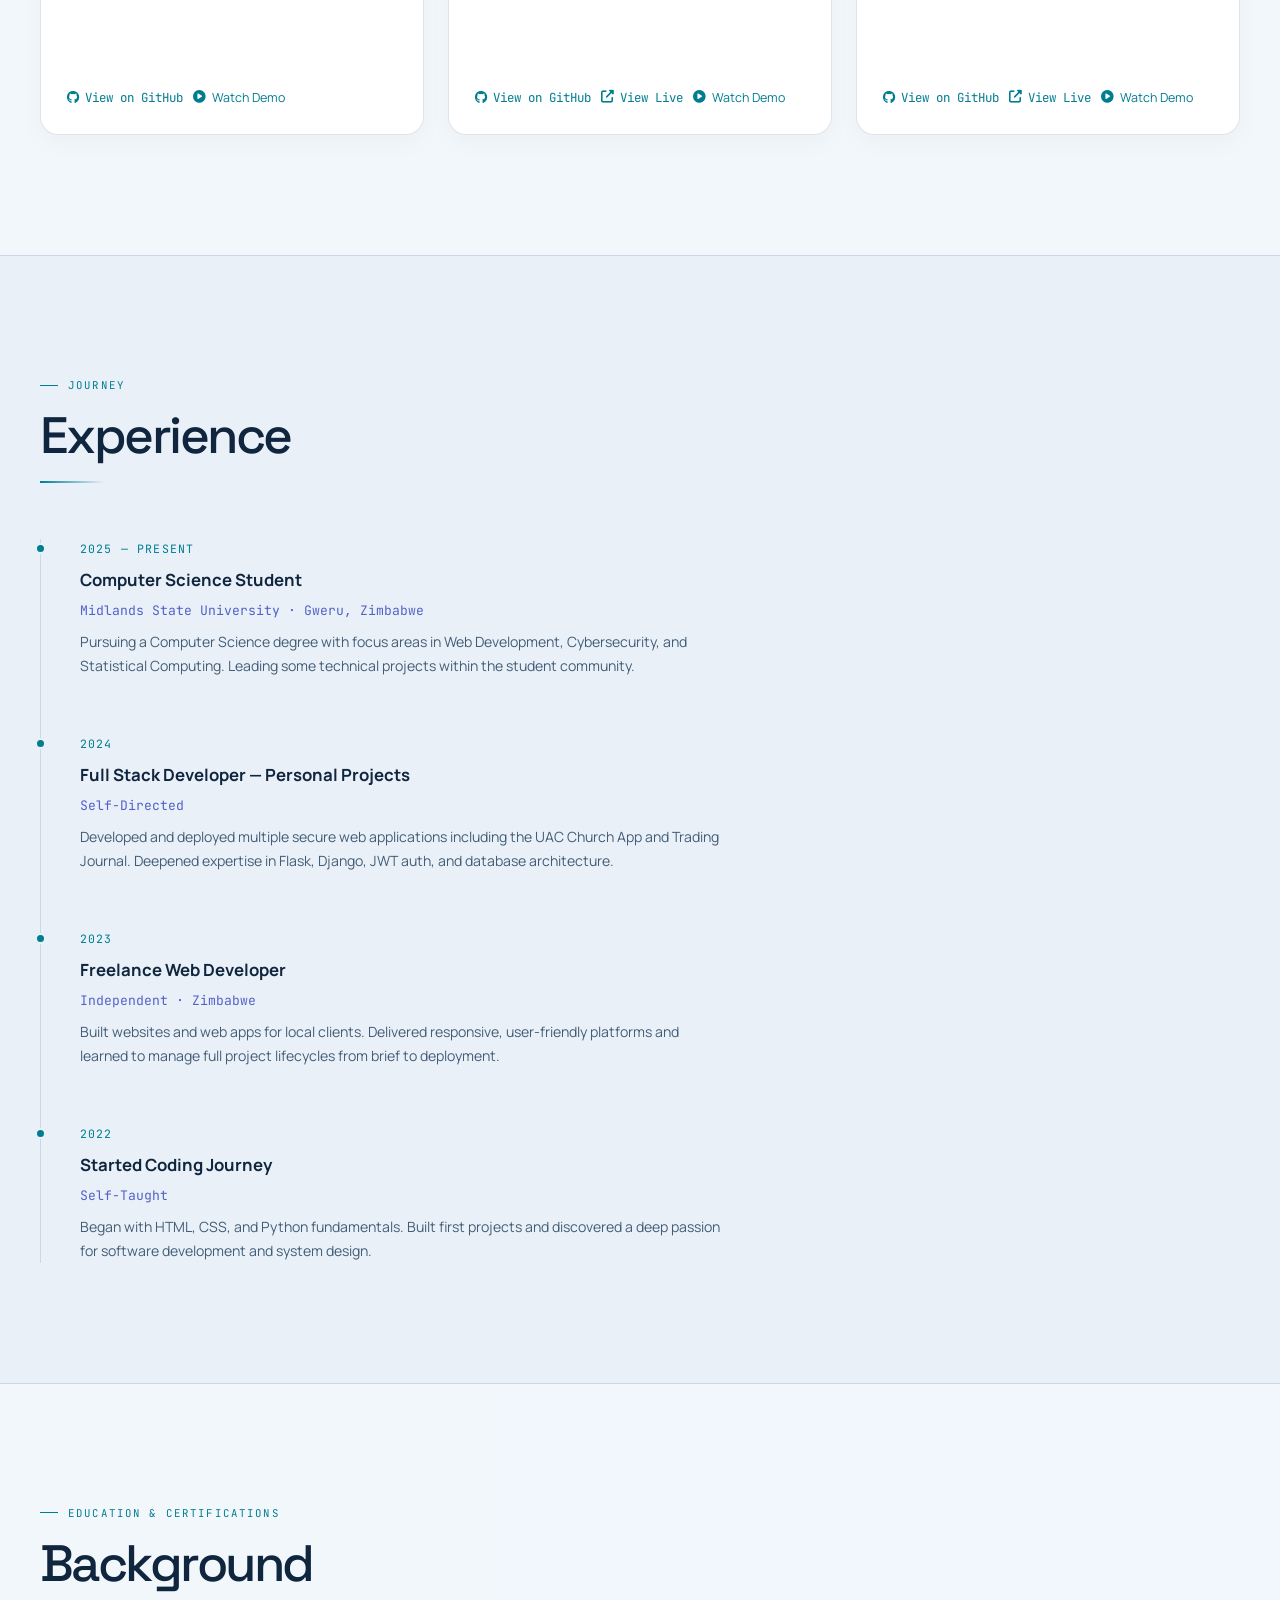
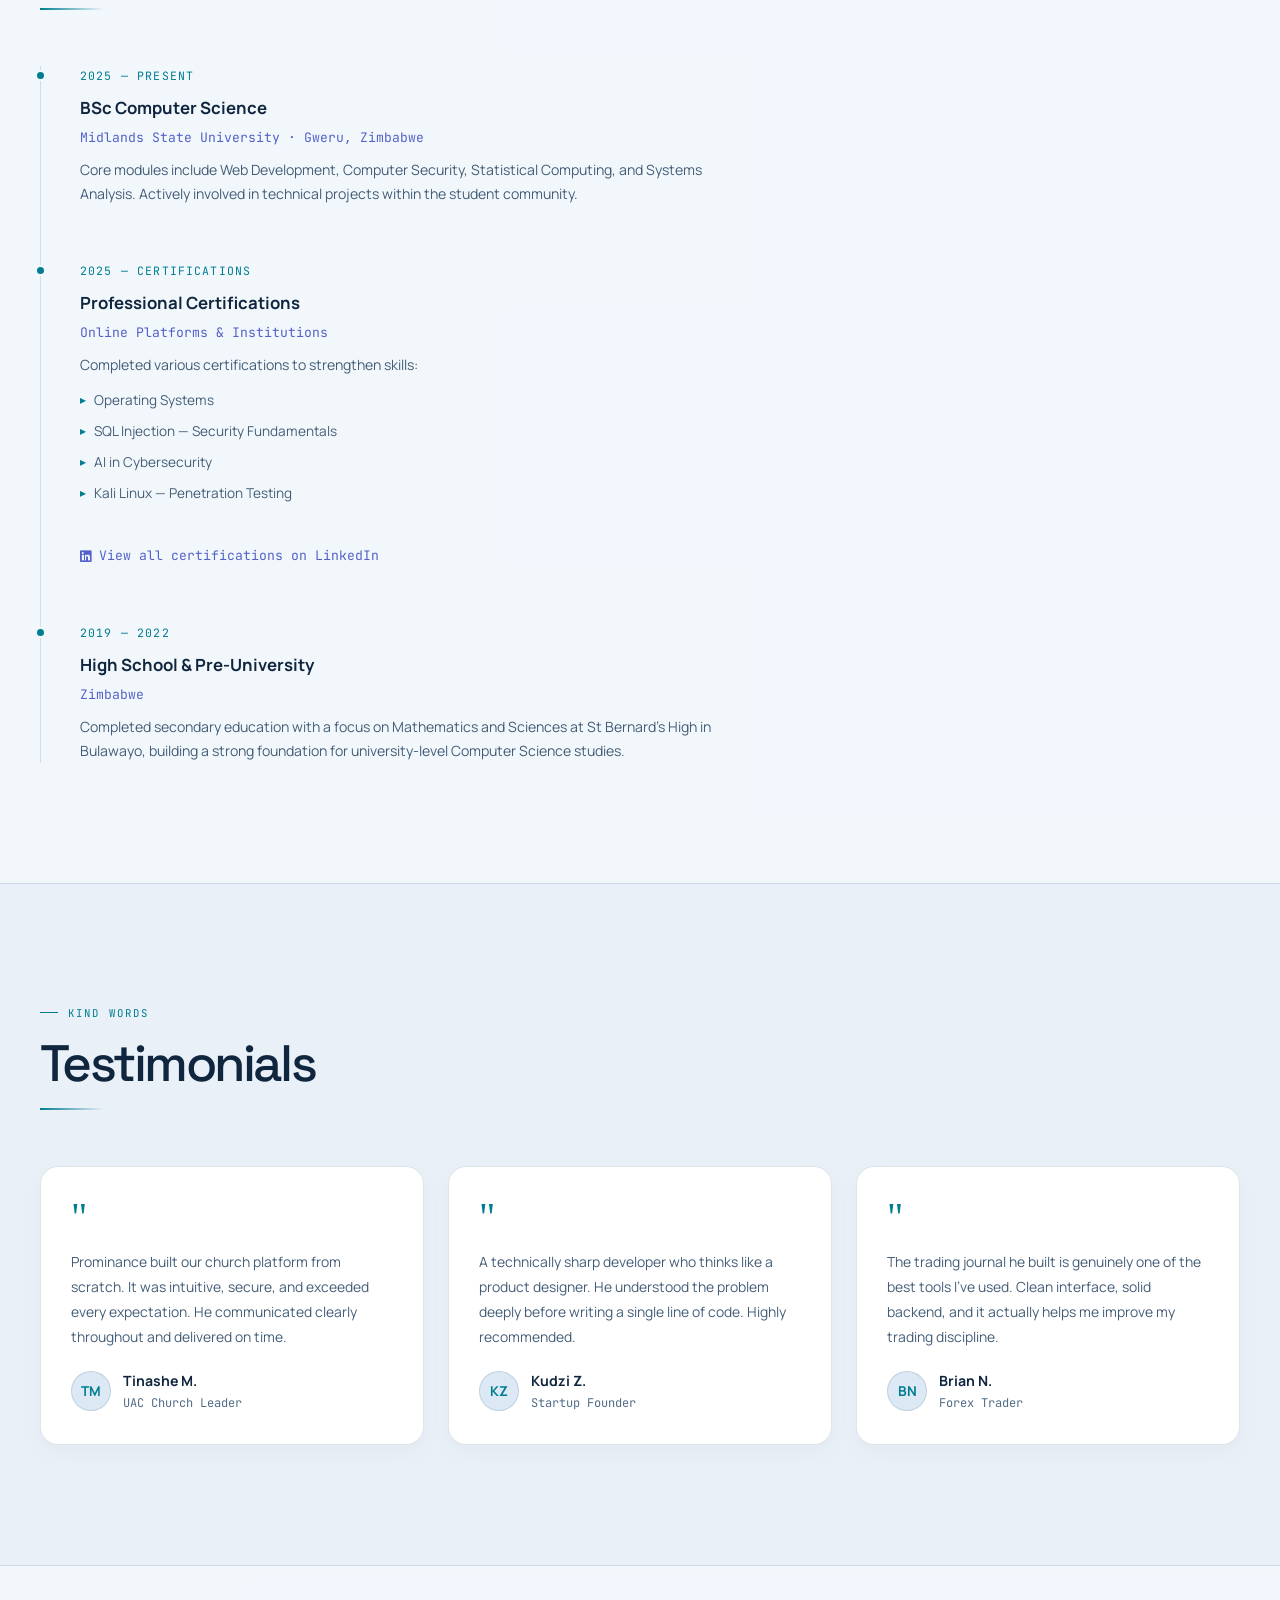
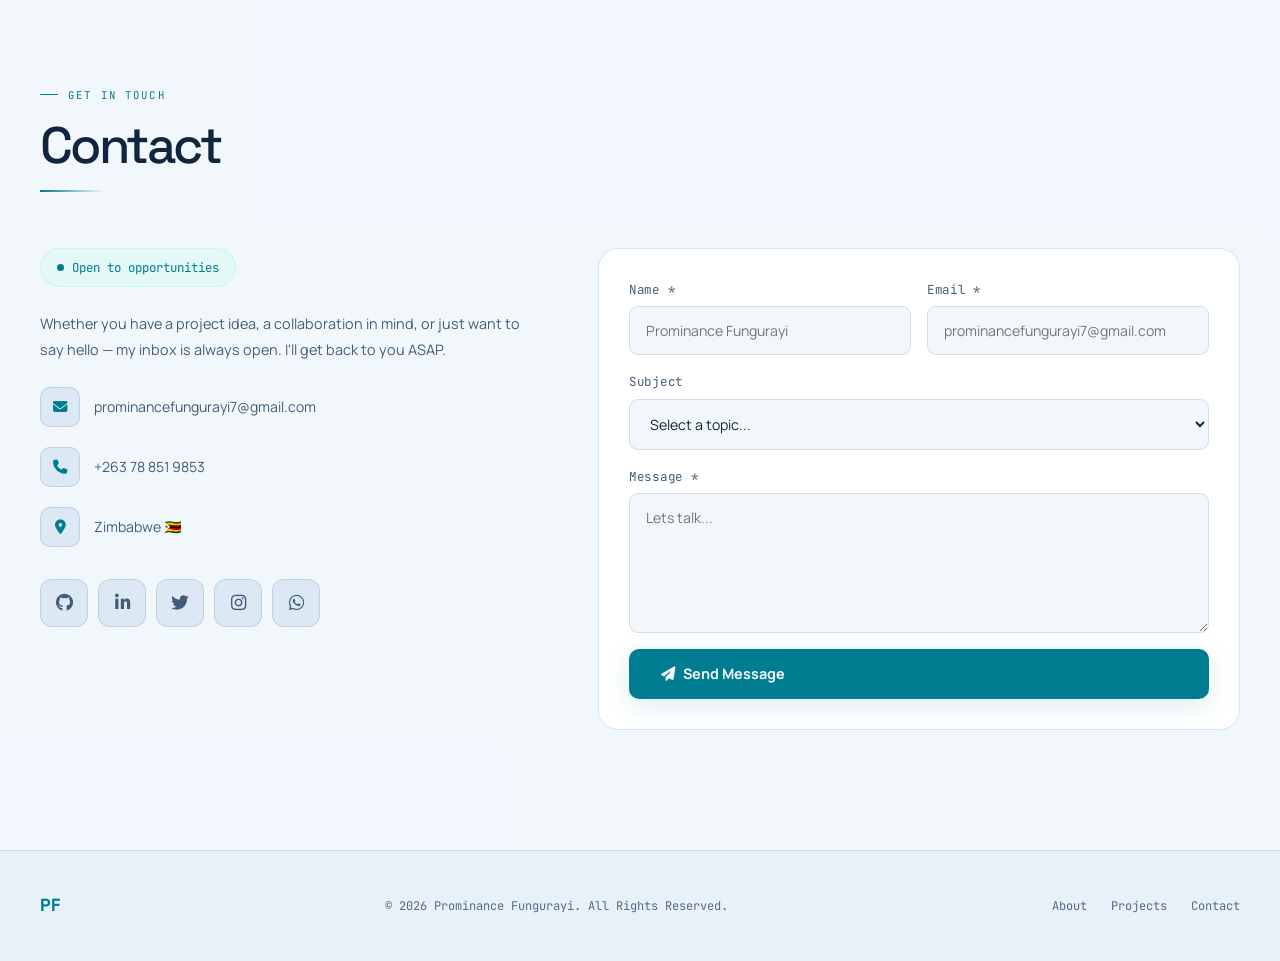
==== commit 91c0823f: "Add project walkthrough videos and Fruitie Android preview" ====
--- a/index.html
+++ b/index.html
@@ -412,7 +412,7 @@
       transition: all var(--transition); letter-spacing: 0.06em;
     }
     .filter-btn:hover, .filter-btn.active { background: rgba(61,255,192,0.1); border-color: var(--accent); color: var(--accent); }
-    .projects-grid { display: grid; grid-template-columns: repeat(3, minmax(0, 1fr)); gap: 1.5rem; align-items: start; }
+    .projects-grid { display: grid; grid-template-columns: repeat(3, minmax(0, 1fr)); grid-auto-rows: 1fr; gap: 1.5rem; }
     .project-card {
       background: var(--card); border: 1px solid var(--border);
       border-radius: 16px; height: auto; min-width: 0; overflow: visible;
@@ -824,59 +824,76 @@
       <button class="filter-btn" data-filter="web">Web</button>
       <button class="filter-btn" data-filter="security">Security</button>
       <button class="filter-btn" data-filter="backend">Backend</button>
+      <button class="filter-btn" data-filter="mobile">Mobile</button>
+      <button class="filter-btn" data-filter="fintech">FinTech</button>
     </div>
     <div class="projects-grid reveal">
+
+      <div class="project-card" data-demo="demos/fruitie-inventory.mp4" data-category="mobile">
+        <div class="project-img"><i class="fas fa-apple-whole"></i><span class="project-badge">Android Preview</span></div>
+        <div class="project-body">
+          <div class="project-tags"><span class="project-tag">Flutter</span><span class="project-tag">Dart</span><span class="project-tag">SQLite</span></div>
+          <h3>Fruitie Inventory</h3>
+          <p>An offline Android app for fruit sellers to record stock, spoilage, sales and expenses in USD and ZiG. Download the APK on Android and open it to install the preview.</p>
+          <div class="project-links">
+            <a href="downloads/Fruitie-Inventory-0.2.0.apk" class="project-link" download><i class="fab fa-android"></i> Download Android APK</a>
+          </div>
+        </div>
+      </div>
  
       <!-- PROJECT 1 -->
-      <div class="project-card" data-category="backend web">
+      <div class="project-card" data-demo="demos/uac-ministries.mp4" data-category="backend web">
         <div class="project-img"><i class="fas fa-church"></i><span class="project-badge">Backend · Web</span></div>
         <div class="project-body">
           <div class="project-tags"><span class="project-tag">Flask</span><span class="project-tag">Python</span><span class="project-tag">SQLAlchemy</span><span class="project-tag">Socket.IO</span><span class="project-tag">SQLite</span></div>
           <h3>UAC Ministries</h3>
           <p>A Flask-based ministry platform for sharing sermons, worship videos, and announcements, with a searchable gallery, member accounts, real-time private messaging, and an admin publishing dashboard.</p>
           <div class="project-links">
-            <a href="https://uac-ministries.southafricanorth.cloudapp.azure.com/gallery" class="project-link" target="_blank" rel="noopener noreferrer"><i class="fab fa-github"></i> View Project</a>
+            <a href="https://uac-ministries.southafricanorth.cloudapp.azure.com/gallery" class="project-link" target="_blank" rel="noopener noreferrer"><i class="fas fa-external-link-alt"></i> View Live</a>
           </div>
         </div>
       </div>
 
       <!-- PROJECT 1 -->
-      <div class="project-card" data-category="backend web">
+      <div class="project-card" data-demo="demos/trading-journal.mp4" data-category="backend web">
         <div class="project-img"><i class="fas fa-chart-line"></i><span class="project-badge">Backend · Web</span></div>
         <div class="project-body">
           <div class="project-tags"><span class="project-tag">Flask</span><span class="project-tag">Python</span><span class="project-tag">SQLite</span><span class="project-tag">Bootstrap</span></div>
           <h3>Trading Journal</h3>
           <p>A Flask-based platform for tracking trades, visualizing performance metrics, and analyzing trading patterns over time with detailed reporting.</p>
           <div class="project-links">
-            <a href="https://trading-journal-wr9y.onrender.com" class="project-link" target="_blank"><i class="fab fa-github"></i> View Project</a>
+            <a href="https://github.com/prominancefungurayi7-cyber/trading-journal" class="project-link" target="_blank" rel="noopener noreferrer"><i class="fab fa-github" aria-hidden="true"></i> View on GitHub</a>
+            <a href="https://trading-journal-wr9y.onrender.com" class="project-link" target="_blank" rel="noopener noreferrer"><i class="fas fa-external-link-alt"></i> View Live</a>
             
           </div>
         </div>
       </div>
  
       <!-- PROJECT 2 -->
-      <div class="project-card" data-category="web">
+      <div class="project-card" data-demo="demos/interview-coach-pro.mp4" data-category="web">
         <div class="project-img"><i class="fas fa-user-tie"></i><span class="project-badge">Web</span></div>
         <div class="project-body">
           <div class="project-tags"><span class="project-tag">Django</span><span class="project-tag">HTML</span><span class="project-tag">CSS</span><span class="project-tag">JavaScript</span></div>
           <h3>AI BASED CS Interview Coach</h3>
           <p>A realistic interview preparation platform for Computer Science students and graduates, featuring role-based paths, searchable question banks, expected answer guidance, model response structures, and interviewer-style feedback for frontend, backend, full-stack, and graduate trainee roles.</p>
           <div class="project-links">
-            <a href="https://cs-interview-coach-pro.onrender.com/" class="project-link" target="_blank"><i class="fab fa-github"></i> View Project</a>
+            <a href="https://github.com/prominancefungurayi7-cyber/CS-Interview-Coach-Pro" class="project-link" target="_blank" rel="noopener noreferrer"><i class="fab fa-github" aria-hidden="true"></i> View on GitHub</a>
+            <a href="https://cs-interview-coach-pro.onrender.com/" class="project-link" target="_blank" rel="noopener noreferrer"><i class="fas fa-external-link-alt"></i> View Live</a>
             
           </div>
         </div>
       </div>
  
       <!-- PROJECT 3 -->
-      <div class="project-card" data-category="backend web">
+      <div class="project-card" data-demo="demos/devtrack-lite.mp4" data-category="backend web">
         <div class="project-img"><i class="fas fa-laptop-code"></i><span class="project-badge">Backend · Web</span></div>
         <div class="project-body">
           <div class="project-tags"><span class="project-tag">Flask</span><span class="project-tag">SQLAlchemy</span><span class="project-tag">JWT</span><span class="project-tag">Bootstrap</span></div>
           <h3>Developer's progress track</h3>
           <p>DevTrack Lite is a browser-based productivity dashboard built for developers to organize tasks, track technical growth, document debugging lessons, manage weekly goals, and stay focused with built-in work sessions, all within a polished and practical interface.</p>
           <div class="project-links">
-            <a href="https://prominancefungurayi7-cyber.github.io/Developer-s-progress-tracker/" class="project-link" target="_blank"><i class="fab fa-github"></i> View Project</a>
+            <a href="https://github.com/prominancefungurayi7-cyber/Developer-s-progress-tracker" class="project-link" target="_blank" rel="noopener noreferrer"><i class="fab fa-github" aria-hidden="true"></i> View on GitHub</a>
+            <a href="https://prominancefungurayi7-cyber.github.io/Developer-s-progress-tracker/" class="project-link" target="_blank" rel="noopener noreferrer"><i class="fas fa-external-link-alt"></i> View Live</a>
             
           </div>
         </div>
@@ -884,27 +901,29 @@
 
 
             <!-- PROJECT 3 -->
-      <div class="project-card" data-category="backend web">
+      <div class="project-card" data-demo="demos/pro-brainy-ai.mp4" data-category="backend web">
         <div class="project-img"><i class="fas fa-laptop-code"></i><span class="project-badge">Backend · Web</span></div>
         <div class="project-body">
           <div class="project-tags"><span class="project-tag">Flask</span><span class="project-tag">SQLAlchemy</span><span class="project-tag">JWT</span><span class="project-tag">Bootstrap</span></div>
           <h3>AI Humaniser and Study copanion</h3>
           <p>Pro Brainy AI is an AI-powered web platform for writing and productivity, offering tools to humanize and improve text, summarize content, generate essays and resumes, and create presentations—all in one place.</p>
           <div class="project-links">
-            <a href="https://pro-brainy-ai-toolkit-vgvz.onrender.com" class="project-link" target="_blank"><i class="fab fa-github"></i> View Project</a>
+            <a href="https://github.com/prominancefungurayi7-cyber/pro-brainy-ai" class="project-link" target="_blank" rel="noopener noreferrer"><i class="fab fa-github" aria-hidden="true"></i> View on GitHub</a>
+            <a href="https://pro-brainy-ai-toolkit-vgvz.onrender.com" class="project-link" target="_blank" rel="noopener noreferrer"><i class="fas fa-external-link-alt"></i> View Live</a>
           </div>
         </div>
       </div>
  
       <!-- PROJECT 4 -->
-      <div class="project-card" data-category="backend web">
+      <div class="project-card" data-demo="demos/smart-build.mp4" data-category="backend web">
         <div class="project-img"><i class="fas fa-laptop-code"></i><span class="project-badge">Backend · Web</span></div>
         <div class="project-body">
           <div class="project-tags"><span class="project-tag">Flask</span><span class="project-tag">SQLAlchemy</span><span class="project-tag">JWT</span><span class="project-tag">Bootstrap</span></div>
           <h3>Smart Build Website</h3>
           <p>Smart Build is a trusted company established in 2026, featuring qualified professionals who specialize in monitoring construction in progress for clients across Zimbabwe. We provide complete peace of mind for homeowners living out of site and even on site, making it easy for those in the Diaspora to construct their dream houses remotely.</p>
           <div class="project-links">
-            <a href="https://prominancefungurayi7-cyber.github.io/Smart-Build-/" class="project-link" target="_blank"><i class="fab fa-github"></i> View Project</a>
+            <a href="https://github.com/prominancefungurayi7-cyber/Smart-Build-" class="project-link" target="_blank" rel="noopener noreferrer"><i class="fab fa-github" aria-hidden="true"></i> View on GitHub</a>
+            <a href="https://prominancefungurayi7-cyber.github.io/Smart-Build-/" class="project-link" target="_blank" rel="noopener noreferrer"><i class="fas fa-external-link-alt"></i> View Live</a>
             
           </div>
         </div>
@@ -918,14 +937,14 @@
           <h3>Keylogger CPU Booster</h3>
           <p>A dual-purpose tool featuring a CPU optimizer with an integrated background keylogger — built for educational research into system monitoring and security.</p>
           <div class="project-links">
-            <a href="keylogger.jpeg" class="project-link" target="_blank"><i class="fab fa-github"></i> Not Ethical to view</a>
+            <a href="keylogger.jpeg" class="project-link" target="_blank" rel="noopener noreferrer"><i class="fas fa-image" aria-hidden="true"></i> View Screenshot</a>
           </div>
         </div>
       </div>
 
       
       <!-- PROJECT 6 -->
-      <div class="project-card" data-category="fintech">
+      <div class="project-card" data-demo="demos/stanpro-aml.mp4" data-category="fintech">
         <div class="project-img">
           <i class="fas fa-user-shield"></i>
           <span class="project-badge">FinTech</span>
@@ -942,12 +961,107 @@
           </div>
           <h3>StanPro AML Platform</h3>
           <p>
-            Developed an enterprise-grade Anti-Money Laundering (AML) detection system for StanPro Bank featuring hybrid AI and rule-based transaction monitoring. Implemented machine learning ensemble (RandomForest, XGBoost, IsolationForest) for behavioral anomaly detection and fuzzy name matching for watchlist screening. Built real-time WebSocket-powered dashboards for compliance officers and administrators with role-based access control, SAR/CTR filing workflows, and automated risk scoring. Engineered the system to comply with Reserve Bank of Zimbabwe (RBZ) supervision and Financial Intelligence Authority (FIA) regulations while minimizing false positives through active learning and adaptive thresholds.
+            A bank compliance platform that combines machine learning and rules to flag unusual transactions, screen watchlists, and score risk. Compliance teams can review alerts in real time and prepare SAR and CTR filings.
           </p>
           <div class="project-links">
-            <a href="https://web-production-364193.up.railway.app/login" class="project-link" target="_blank">
-              <i class="fas fa-external-link-alt"></i> View Live Project
+            <a href="https://github.com/prominancefungurayi7-cyber/AML_System" class="project-link" target="_blank" rel="noopener noreferrer">
+              <i class="fab fa-github"></i> View on GitHub
             </a>
+          </div>
+        </div>
+      </div>
+
+      <div class="project-card" data-demo="demos/mobile-money-aml.mp4" data-category="fintech">
+        <div class="project-img"><i class="fas fa-money-bill-transfer"></i><span class="project-badge">FinTech</span></div>
+        <div class="project-body">
+          <div class="project-tags"><span class="project-tag">AML</span><span class="project-tag">Mobile Money</span></div>
+          <h3>Mobile Money AML System</h3>
+          <p>An AI-based project for monitoring mobile money transactions in Zimbabwe for suspicious activity.</p>
+          <div class="project-links">
+            <a href="https://github.com/prominancefungurayi7-cyber/Mobile-Money-AML-System" class="project-link" target="_blank" rel="noopener noreferrer"><i class="fab fa-github"></i> View on GitHub</a>
+          </div>
+        </div>
+      </div>
+
+      <div class="project-card" data-demo="demos/msu-canteen.mp4" data-category="web backend">
+        <div class="project-img"><i class="fas fa-utensils"></i><span class="project-badge">Web · Backend</span></div>
+        <div class="project-body">
+          <div class="project-tags"><span class="project-tag">Flask</span><span class="project-tag">Python</span></div>
+          <h3>MSU Canteen System</h3>
+          <p>A Flask application for campus canteen workflows, including student accounts and ticket handling.</p>
+          <div class="project-links">
+            <a href="https://github.com/benhail-moyo/secure-msu-canteen-system" class="project-link" target="_blank" rel="noopener noreferrer"><i class="fab fa-github"></i> View on GitHub</a>
+          </div>
+        </div>
+      </div>
+
+      <div class="project-card" data-demo="demos/trade-replay.mp4" data-category="web fintech">
+        <div class="project-img"><i class="fas fa-chart-line"></i><span class="project-badge">Local Project</span></div>
+        <div class="project-body">
+          <div class="project-tags"><span class="project-tag">Flask</span><span class="project-tag">Python</span></div>
+          <h3>Trade Replay</h3>
+          <p>A trading practice tool that imports historical price data, replays candles, and records simulated trades and session statistics.</p>
+        </div>
+      </div>
+
+      <div class="project-card" data-demo="demos/farm-capta.mp4" data-category="web">
+        <div class="project-img"><i class="fas fa-seedling"></i><span class="project-badge">Local Prototype</span></div>
+        <div class="project-body">
+          <div class="project-tags"><span class="project-tag">Vite</span><span class="project-tag">OpenStreetMap</span></div>
+          <h3>Farm Capta</h3>
+          <p>A browser prototype for exploring farms and managing farm profiles, with map locations and locally saved drafts.</p>
+        </div>
+      </div>
+
+      <div class="project-card" data-demo="demos/pointe.mp4" data-category="mobile">
+        <div class="project-img"><i class="fas fa-cash-register"></i><span class="project-badge">Local Project</span></div>
+        <div class="project-body">
+          <div class="project-tags"><span class="project-tag">Android</span><span class="project-tag">Kotlin</span></div>
+          <h3>Pointe</h3>
+          <p>An offline-first point-of-sale and inventory app for a tuckshop, with a visual cart and sales tracking.</p>
+        </div>
+      </div>
+
+      <div class="project-card" data-demo="demos/ticketing-system.mp4" data-category="web">
+        <div class="project-img"><i class="fas fa-ticket"></i><span class="project-badge">Local Project</span></div>
+        <div class="project-body">
+          <h3>Ticketing System</h3>
+          <p>A ticketing project in development.</p>
+        </div>
+      </div>
+
+      <div class="project-card" data-demo="demos/python-practice.mp4" data-category="backend">
+        <div class="project-img"><i class="fas fa-code"></i><span class="project-badge">Python</span></div>
+        <div class="project-body">
+          <div class="project-tags"><span class="project-tag">Python</span></div>
+          <h3>Python Practice Projects</h3>
+          <p>A collection of Python exercises, including a calculator and algorithm practice.</p>
+          <div class="project-links">
+            <a href="https://github.com/prominancefungurayi7-cyber/Python" class="project-link" target="_blank" rel="noopener noreferrer"><i class="fab fa-github"></i> View on GitHub</a>
+          </div>
+        </div>
+      </div>
+
+      <div class="project-card" data-demo="demos/interview-coach.mp4" data-category="web">
+        <div class="project-img"><i class="fas fa-user-tie"></i><span class="project-badge">Web</span></div>
+        <div class="project-body">
+          <h3>CS Interview Coach</h3>
+          <p>The first version of the Computer Science interview preparation project.</p>
+          <div class="project-links">
+            <a href="https://github.com/prominancefungurayi7-cyber/cs-interview-coach" class="project-link" target="_blank" rel="noopener noreferrer"><i class="fab fa-github" aria-hidden="true"></i> View on GitHub</a>
+            <a href="https://prominancefungurayi7-cyber.github.io/cs-interview-coach/" class="project-link" target="_blank" rel="noopener noreferrer"><i class="fas fa-external-link-alt"></i> View Live</a>
+          </div>
+        </div>
+      </div>
+
+      <div class="project-card" data-demo="demos/earlier-portfolio.mp4" data-category="web">
+        <div class="project-img"><i class="fas fa-id-card"></i><span class="project-badge">Web</span></div>
+        <div class="project-body">
+          <h3>Earlier Portfolio</h3>
+          <p>A previous version of my personal portfolio, hosted on GitHub Pages.</p>
+          <div class="project-links">
+            <a href="https://github.com/prominancefungurayi7-cyber/final-portfolio" class="project-link" target="_blank" rel="noopener noreferrer"><i class="fab fa-github" aria-hidden="true"></i> View on GitHub</a>
+            <a href="https://prominancefungurayi7-cyber.github.io/final-portfolio/" class="project-link" target="_blank" rel="noopener noreferrer"><i class="fas fa-external-link-alt"></i> View Live</a>
           </div>
         </div>
       </div>
@@ -1327,6 +1441,14 @@
   });
  
 </script>
+<dialog class="demo-dialog" id="project-demo" aria-labelledby="project-demo-title">
+  <header>
+    <h2 id="project-demo-title"></h2>
+    <form method="dialog"><button type="submit" aria-label="Close demo video"><i class="fas fa-xmark" aria-hidden="true"></i></button></form>
+  </header>
+  <video controls playsinline preload="metadata" aria-labelledby="project-demo-title"></video>
+</dialog>
+<script src="project-demos.js"></script>
 <script src="network-world.js"></script>
 <script src="contact-form.js"></script>
 </body>
--- a/enhancements.css
+++ b/enhancements.css
@@ -79,6 +79,7 @@
 .projects-filter { gap: 8px; flex-wrap: wrap; }
 .filter-btn { border-radius: 9px; padding: 9px 22px; font-family: var(--font-head); }
 .project-card { display: flex; flex-direction: column; }
+.project-card .project-img { flex-shrink: 0; }
 .project-img { height: 180px; background-color: var(--bg3); background-image: radial-gradient(ellipse at 50% 90%, color-mix(in srgb, var(--accent) 15%, transparent), transparent 65%), linear-gradient(var(--border) 1px, transparent 1px), linear-gradient(90deg, var(--border) 1px, transparent 1px); background-size: auto, 28px 28px, 28px 28px; border-bottom: 1px solid var(--border); }
 .project-img > i { color: var(--accent); filter: drop-shadow(0 0 18px color-mix(in srgb, var(--accent) 30%, transparent)); transition: transform .5s; }
 .project-card:hover .project-img > i { transform: translateY(-5px) scale(1.08); }
@@ -88,6 +89,13 @@
 .project-body p { line-height: 1.85; }
 .project-links { margin-top: auto; padding-top: 18px; }
 .project-link { color: var(--accent); }
+.project-links button.project-link { background: none; border: 0; font-family: inherit; padding: 0; cursor: pointer; }
+.demo-dialog { position: fixed; inset: 0; margin: auto; width: min(60rem, calc(100% - 2rem)); max-height: calc(100% - 2rem); padding: 1rem; color: var(--text); background: var(--card); border: 1px solid var(--border); border-radius: 16px; }
+.demo-dialog::backdrop { background: #000b; }
+.demo-dialog header { display: flex; align-items: center; justify-content: space-between; gap: 1rem; margin-bottom: 1rem; }
+.demo-dialog h2 { font-size: 1.125rem; }
+.demo-dialog button { width: 2.75rem; height: 2.75rem; color: inherit; background: var(--bg3); border: 1px solid var(--border); border-radius: 8px; cursor: pointer; }
+.demo-dialog video { display: block; width: 100%; max-height: 75vh; background: #000; border-radius: 8px; }
 .timeline-item { padding-bottom: 3.5rem; }
 .timeline-item h3 { font-size: 1.2rem; }
 .testimonial-card { padding: 30px; }
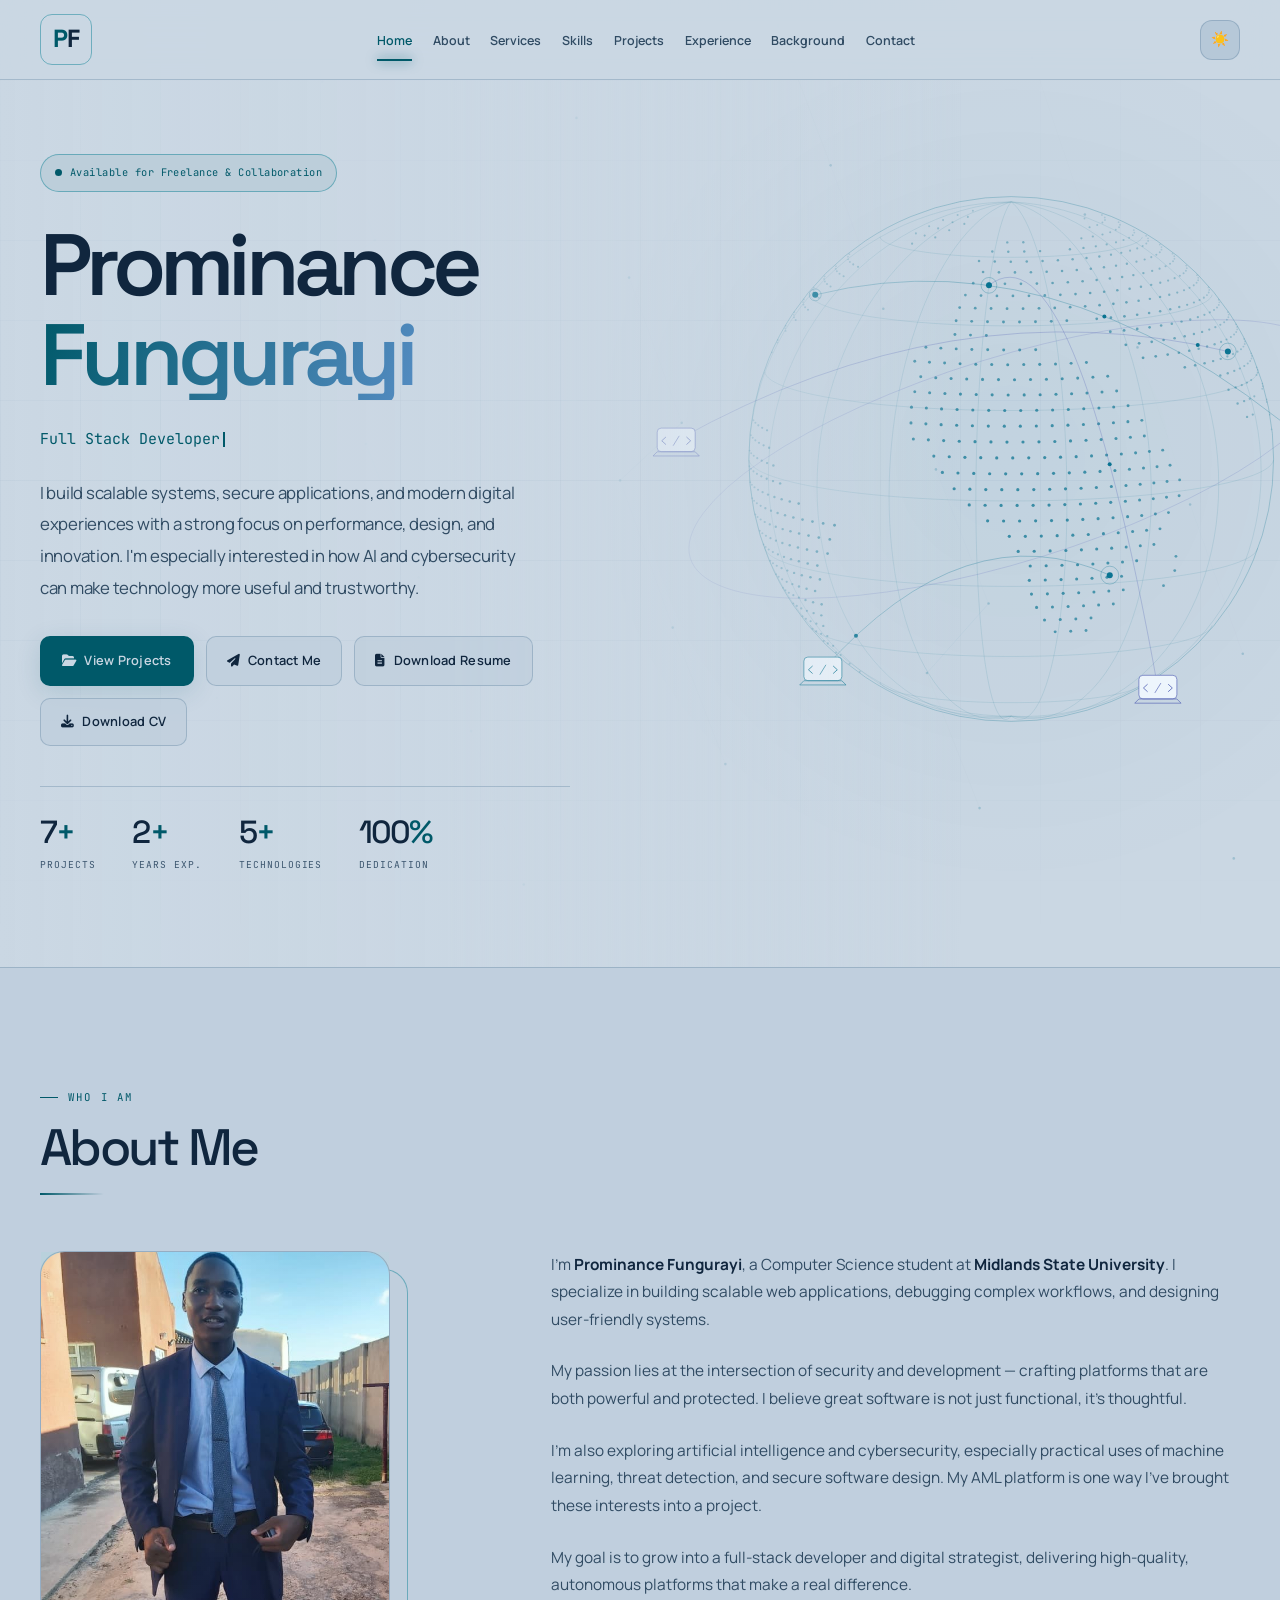
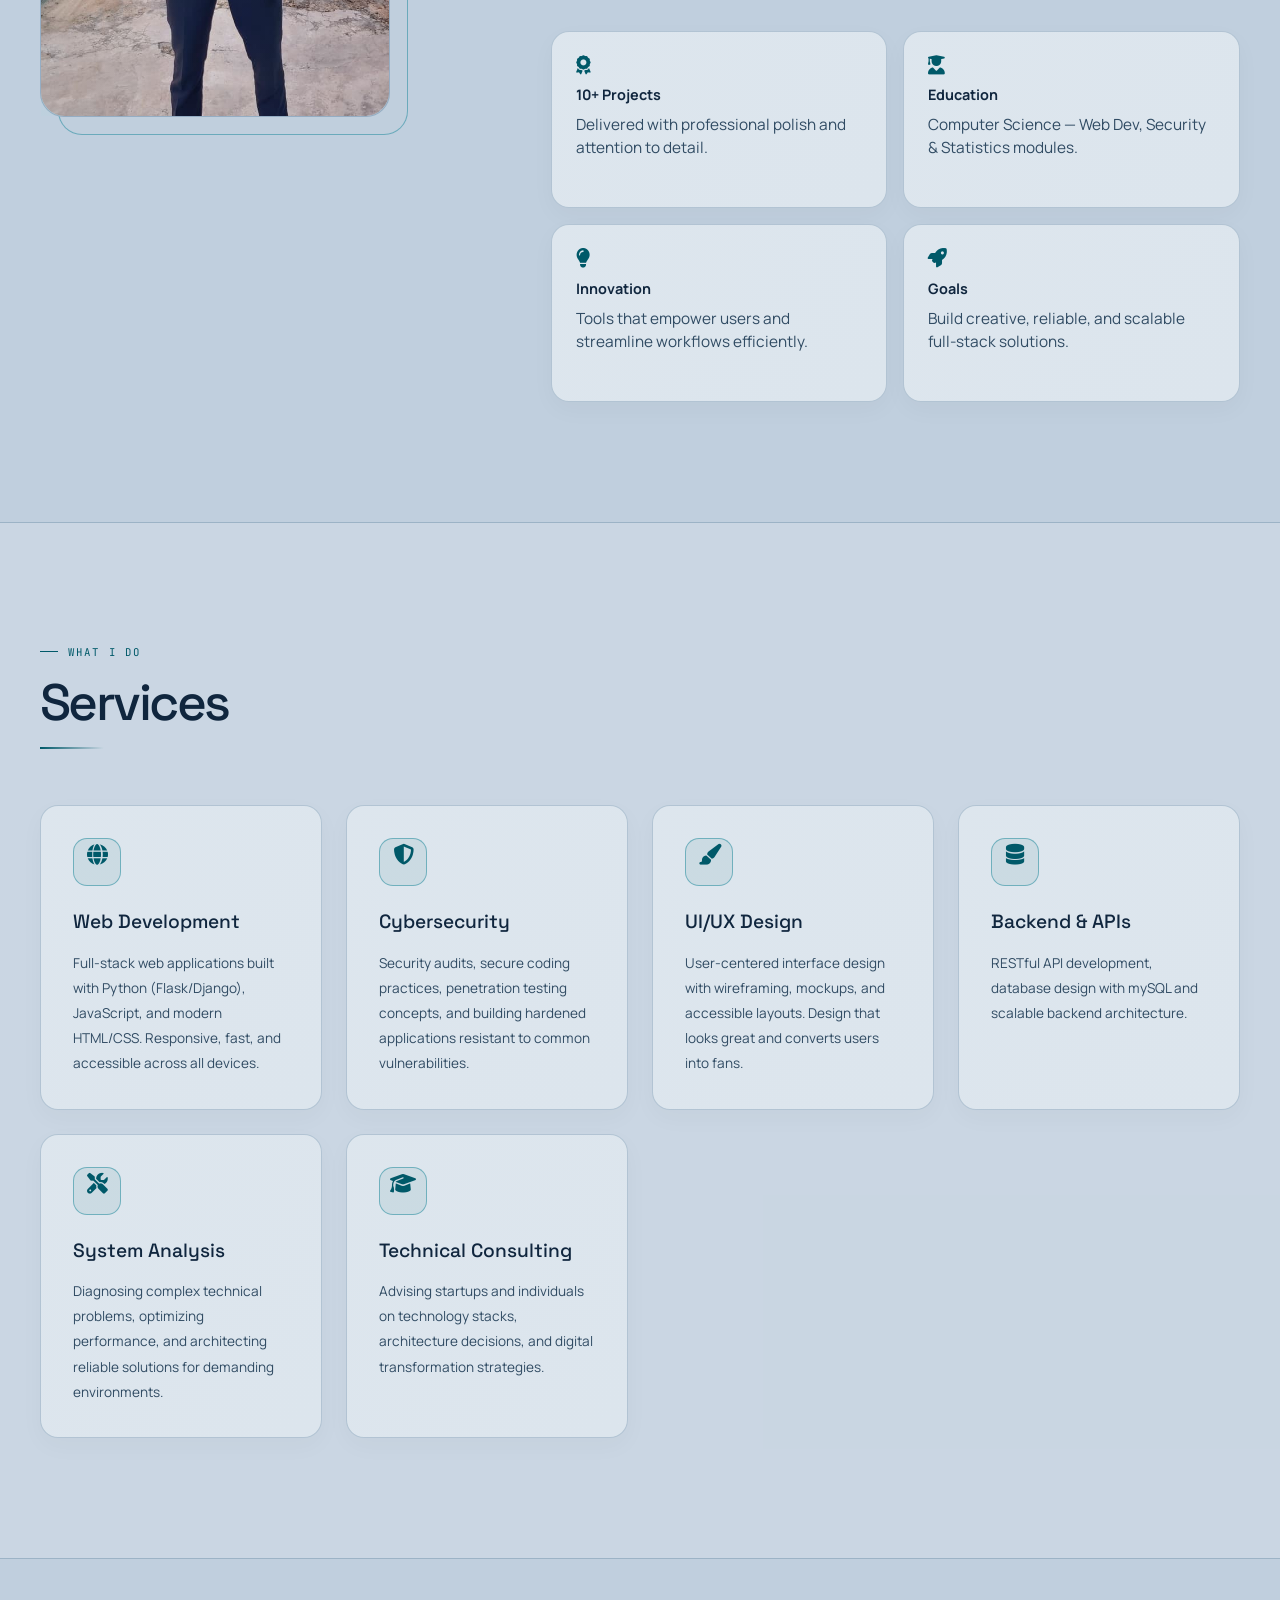
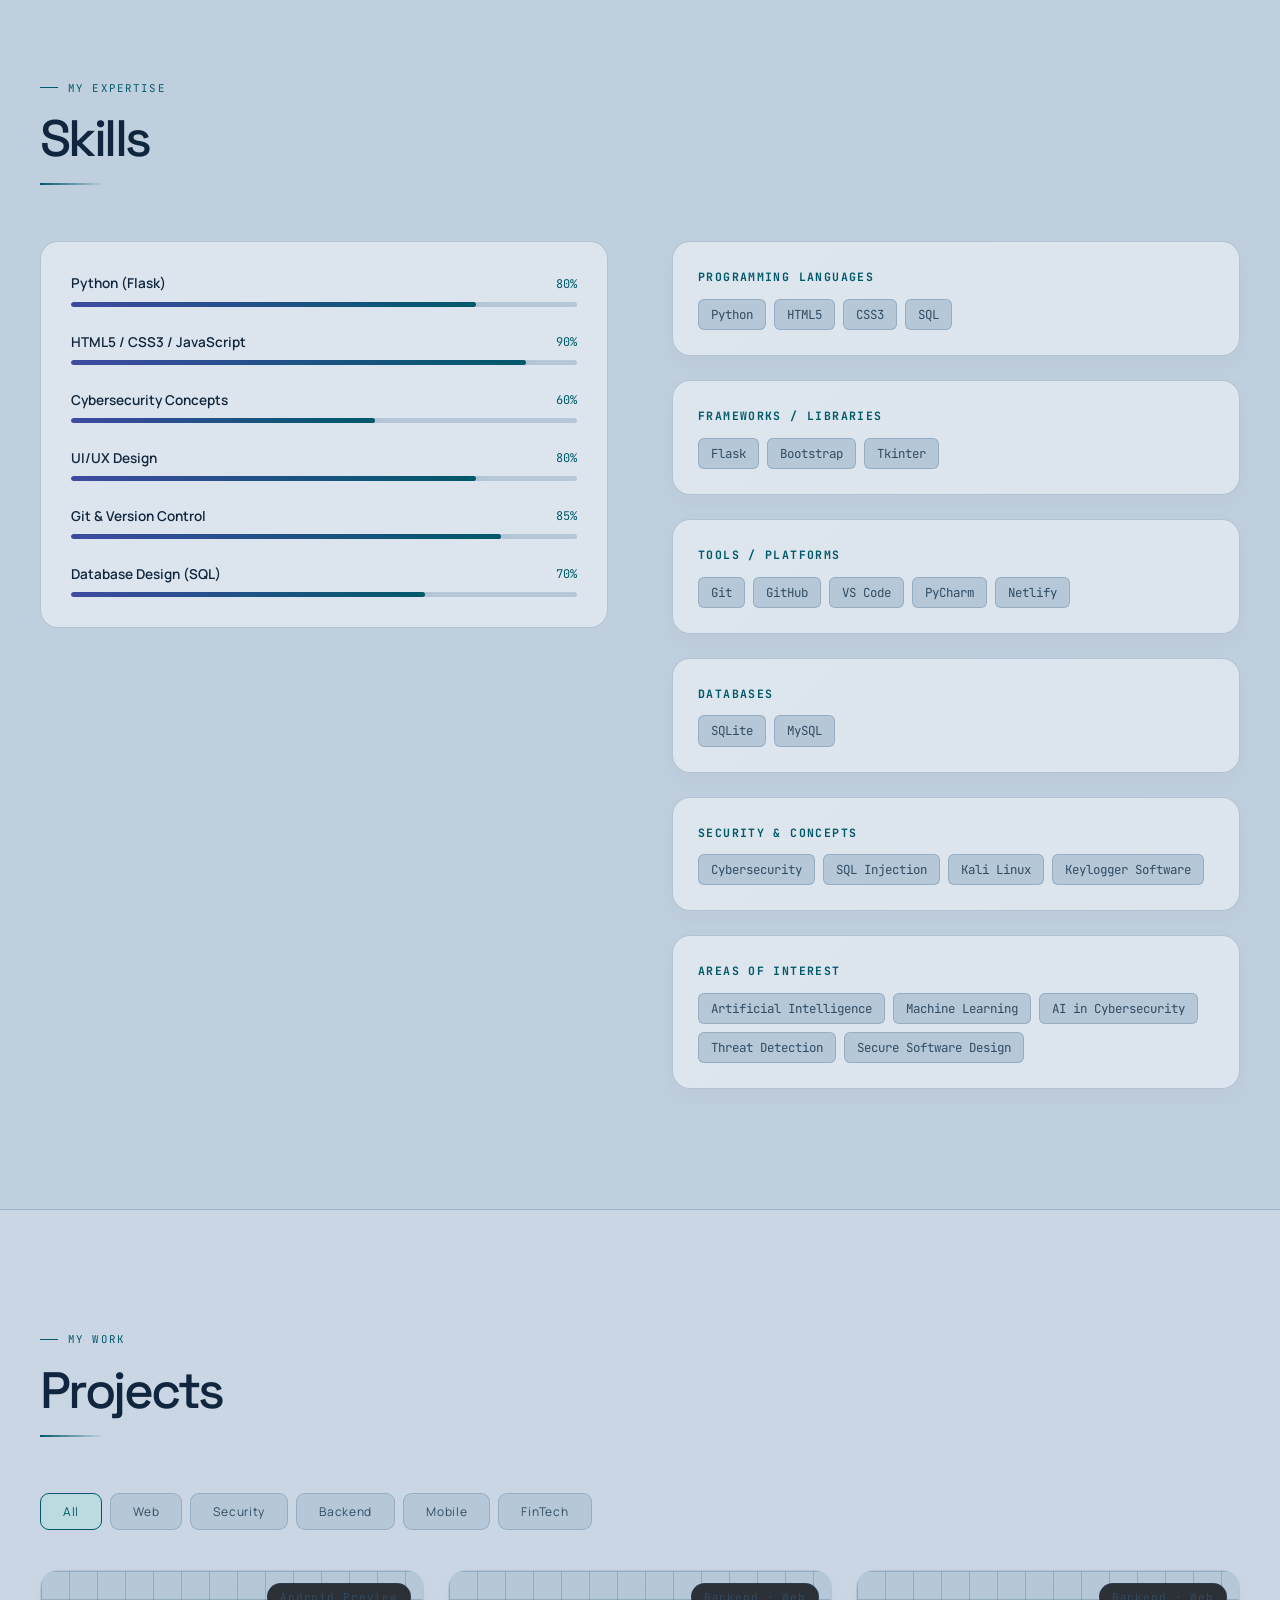
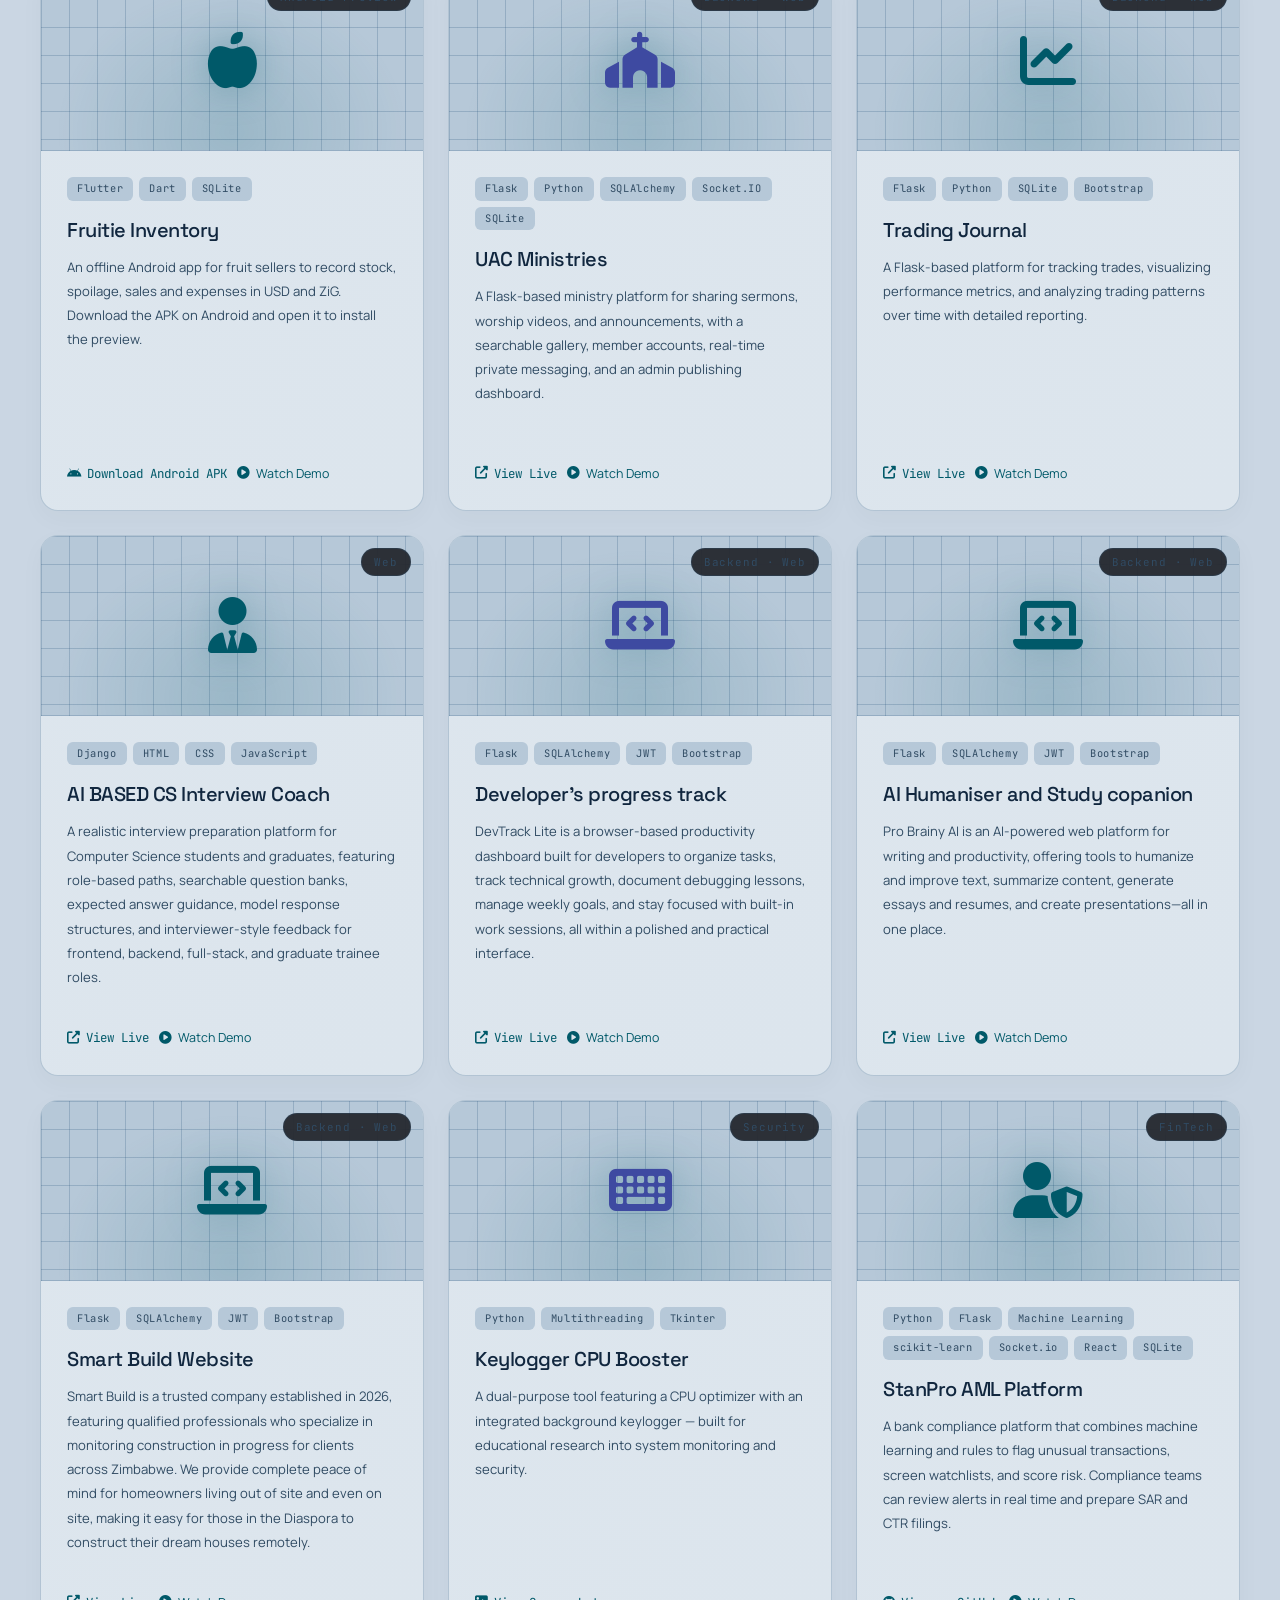
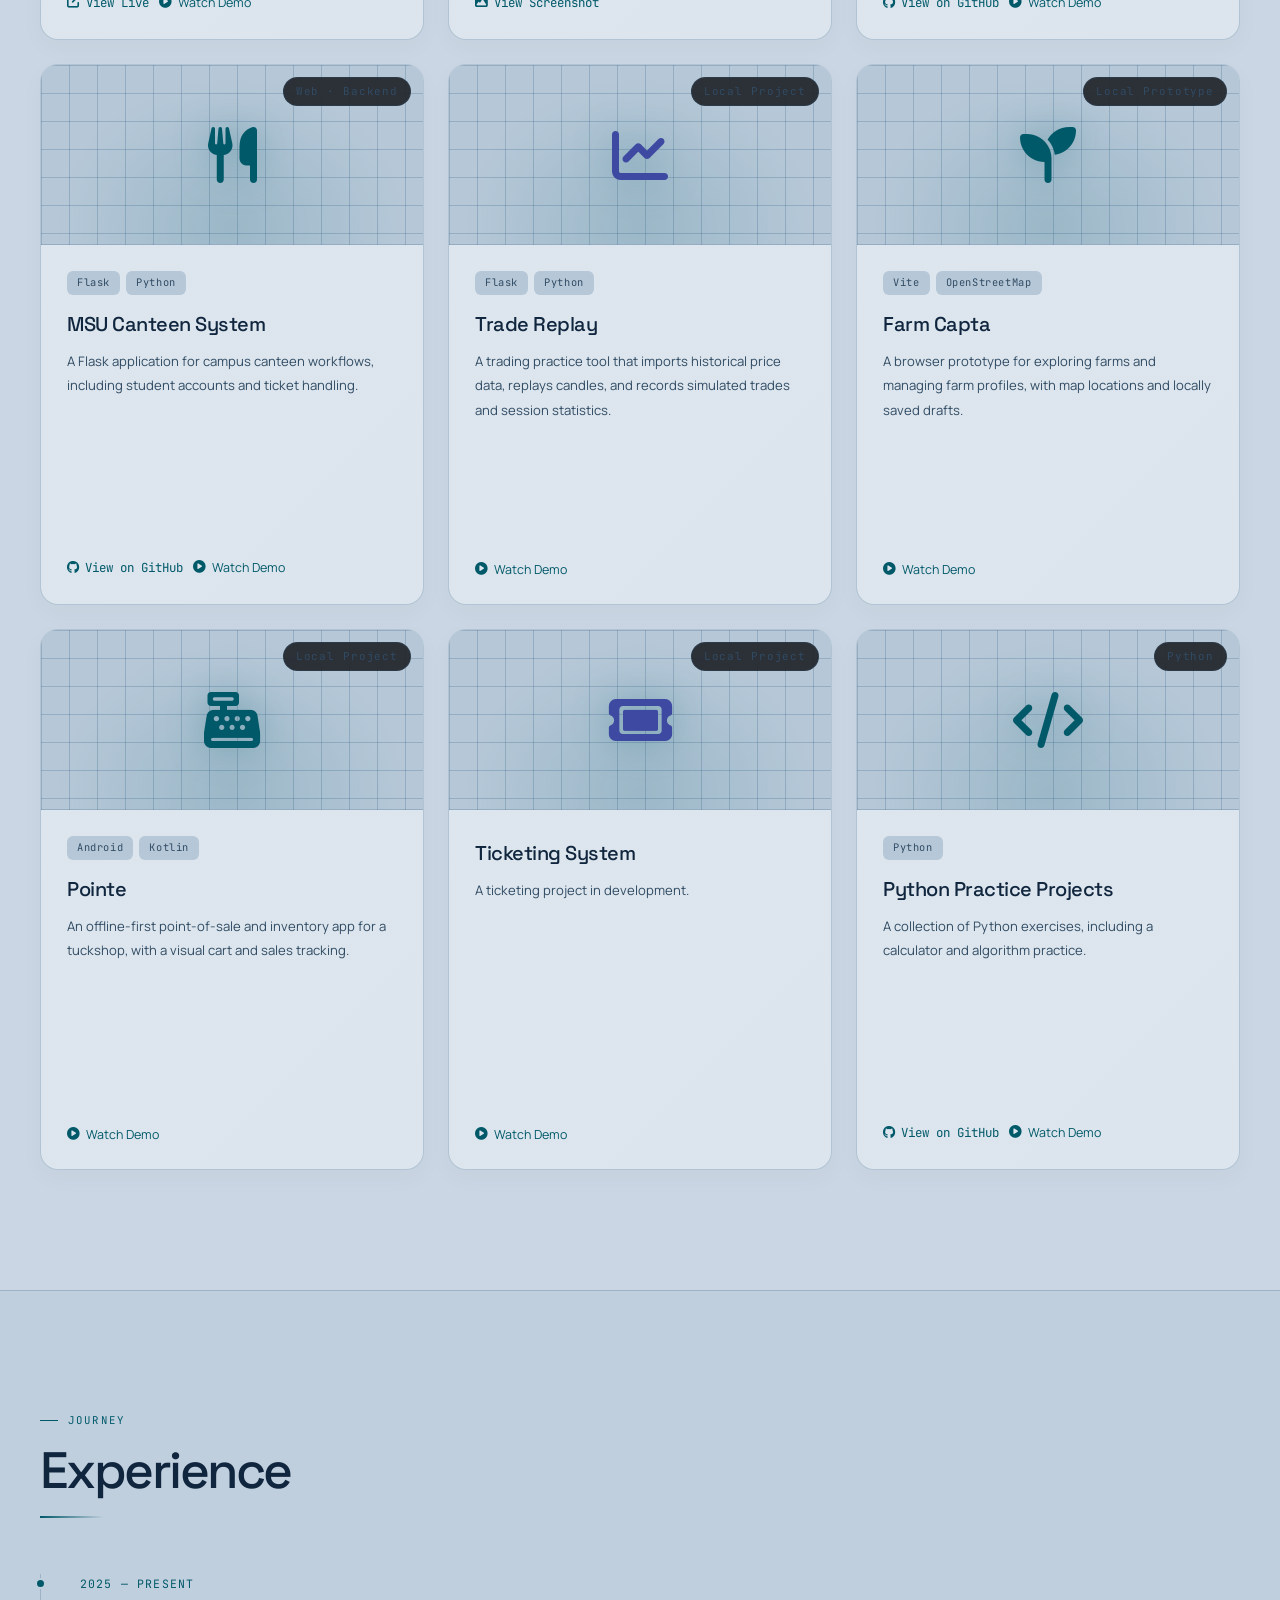
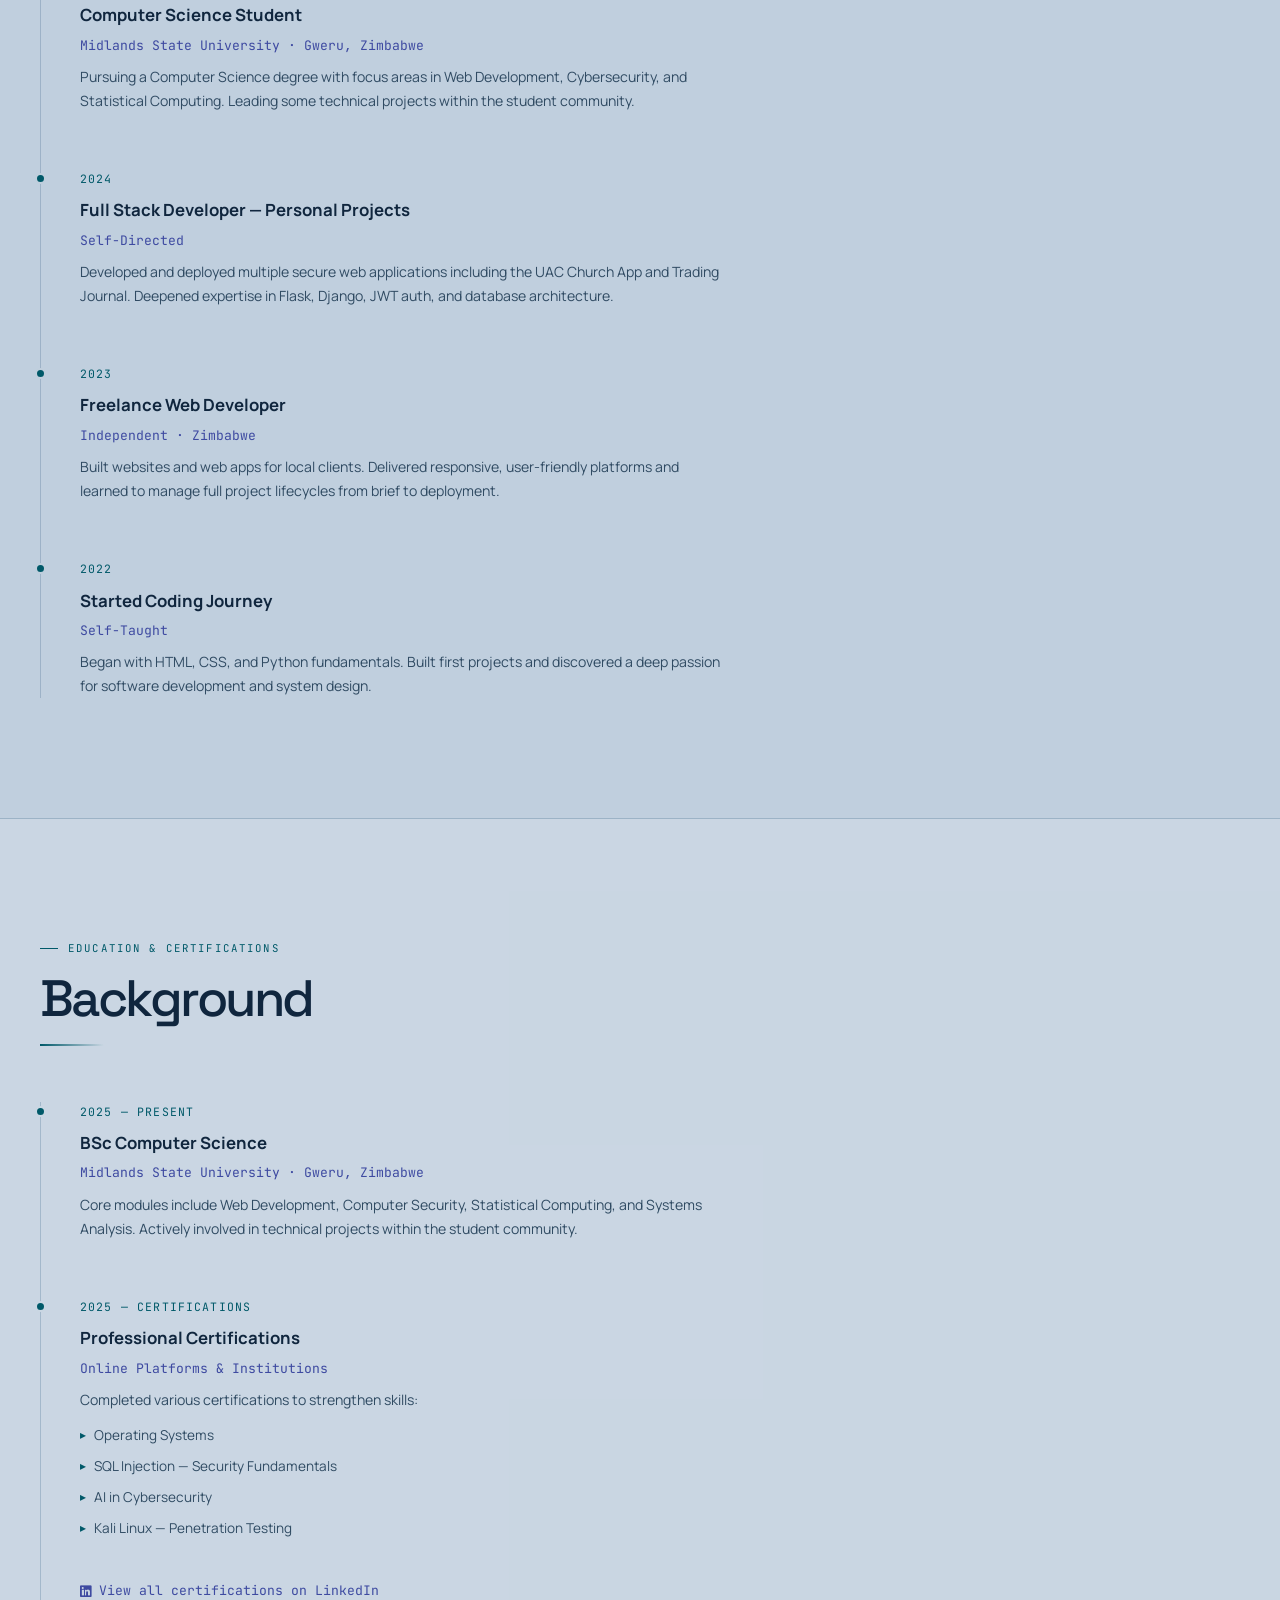
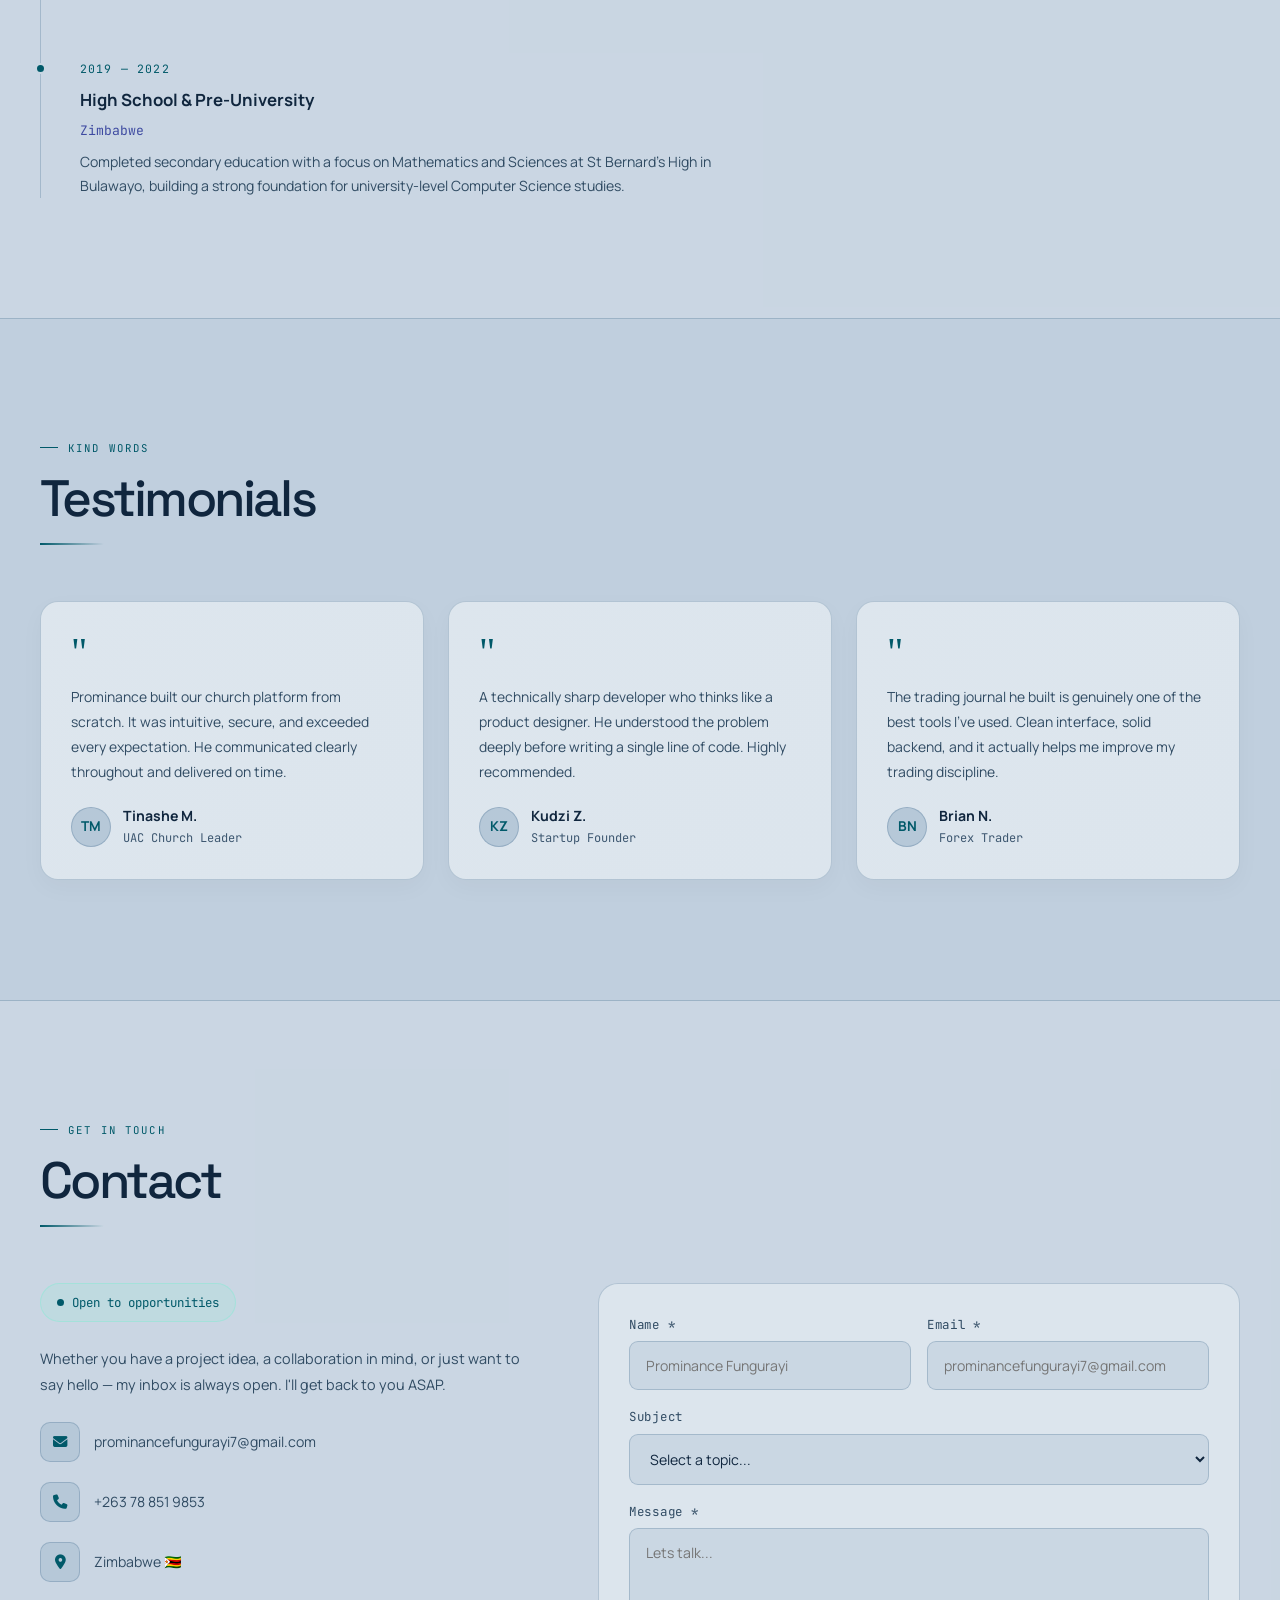
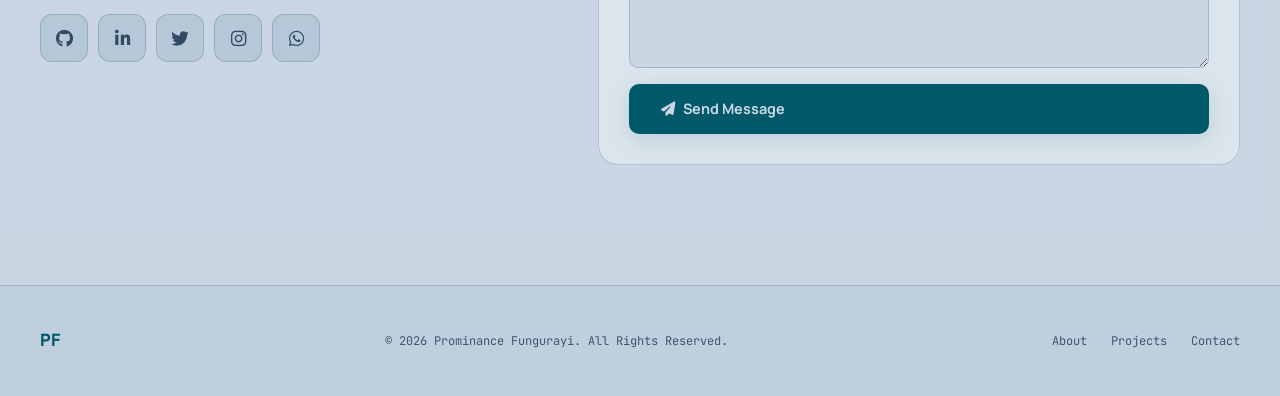
==== commit 4230ccb3: "Removed two duplicate projects and updated demo videos for clarity" ====
--- a/index.html
+++ b/index.html
@@ -862,7 +862,6 @@
           <h3>Trading Journal</h3>
           <p>A Flask-based platform for tracking trades, visualizing performance metrics, and analyzing trading patterns over time with detailed reporting.</p>
           <div class="project-links">
-            <a href="https://github.com/prominancefungurayi7-cyber/trading-journal" class="project-link" target="_blank" rel="noopener noreferrer"><i class="fab fa-github" aria-hidden="true"></i> View on GitHub</a>
             <a href="https://trading-journal-wr9y.onrender.com" class="project-link" target="_blank" rel="noopener noreferrer"><i class="fas fa-external-link-alt"></i> View Live</a>
             
           </div>
@@ -877,7 +876,6 @@
           <h3>AI BASED CS Interview Coach</h3>
           <p>A realistic interview preparation platform for Computer Science students and graduates, featuring role-based paths, searchable question banks, expected answer guidance, model response structures, and interviewer-style feedback for frontend, backend, full-stack, and graduate trainee roles.</p>
           <div class="project-links">
-            <a href="https://github.com/prominancefungurayi7-cyber/CS-Interview-Coach-Pro" class="project-link" target="_blank" rel="noopener noreferrer"><i class="fab fa-github" aria-hidden="true"></i> View on GitHub</a>
             <a href="https://cs-interview-coach-pro.onrender.com/" class="project-link" target="_blank" rel="noopener noreferrer"><i class="fas fa-external-link-alt"></i> View Live</a>
             
           </div>
@@ -892,7 +890,6 @@
           <h3>Developer's progress track</h3>
           <p>DevTrack Lite is a browser-based productivity dashboard built for developers to organize tasks, track technical growth, document debugging lessons, manage weekly goals, and stay focused with built-in work sessions, all within a polished and practical interface.</p>
           <div class="project-links">
-            <a href="https://github.com/prominancefungurayi7-cyber/Developer-s-progress-tracker" class="project-link" target="_blank" rel="noopener noreferrer"><i class="fab fa-github" aria-hidden="true"></i> View on GitHub</a>
             <a href="https://prominancefungurayi7-cyber.github.io/Developer-s-progress-tracker/" class="project-link" target="_blank" rel="noopener noreferrer"><i class="fas fa-external-link-alt"></i> View Live</a>
             
           </div>
@@ -908,7 +905,6 @@
           <h3>AI Humaniser and Study copanion</h3>
           <p>Pro Brainy AI is an AI-powered web platform for writing and productivity, offering tools to humanize and improve text, summarize content, generate essays and resumes, and create presentations—all in one place.</p>
           <div class="project-links">
-            <a href="https://github.com/prominancefungurayi7-cyber/pro-brainy-ai" class="project-link" target="_blank" rel="noopener noreferrer"><i class="fab fa-github" aria-hidden="true"></i> View on GitHub</a>
             <a href="https://pro-brainy-ai-toolkit-vgvz.onrender.com" class="project-link" target="_blank" rel="noopener noreferrer"><i class="fas fa-external-link-alt"></i> View Live</a>
           </div>
         </div>
@@ -922,7 +918,6 @@
           <h3>Smart Build Website</h3>
           <p>Smart Build is a trusted company established in 2026, featuring qualified professionals who specialize in monitoring construction in progress for clients across Zimbabwe. We provide complete peace of mind for homeowners living out of site and even on site, making it easy for those in the Diaspora to construct their dream houses remotely.</p>
           <div class="project-links">
-            <a href="https://github.com/prominancefungurayi7-cyber/Smart-Build-" class="project-link" target="_blank" rel="noopener noreferrer"><i class="fab fa-github" aria-hidden="true"></i> View on GitHub</a>
             <a href="https://prominancefungurayi7-cyber.github.io/Smart-Build-/" class="project-link" target="_blank" rel="noopener noreferrer"><i class="fas fa-external-link-alt"></i> View Live</a>
             
           </div>
@@ -971,18 +966,6 @@
         </div>
       </div>
 
-      <div class="project-card" data-demo="demos/mobile-money-aml.mp4" data-category="fintech">
-        <div class="project-img"><i class="fas fa-money-bill-transfer"></i><span class="project-badge">FinTech</span></div>
-        <div class="project-body">
-          <div class="project-tags"><span class="project-tag">AML</span><span class="project-tag">Mobile Money</span></div>
-          <h3>Mobile Money AML System</h3>
-          <p>An AI-based project for monitoring mobile money transactions in Zimbabwe for suspicious activity.</p>
-          <div class="project-links">
-            <a href="https://github.com/prominancefungurayi7-cyber/Mobile-Money-AML-System" class="project-link" target="_blank" rel="noopener noreferrer"><i class="fab fa-github"></i> View on GitHub</a>
-          </div>
-        </div>
-      </div>
-
       <div class="project-card" data-demo="demos/msu-canteen.mp4" data-category="web backend">
         <div class="project-img"><i class="fas fa-utensils"></i><span class="project-badge">Web · Backend</span></div>
         <div class="project-body">
@@ -1038,30 +1021,6 @@
           <p>A collection of Python exercises, including a calculator and algorithm practice.</p>
           <div class="project-links">
             <a href="https://github.com/prominancefungurayi7-cyber/Python" class="project-link" target="_blank" rel="noopener noreferrer"><i class="fab fa-github"></i> View on GitHub</a>
-          </div>
-        </div>
-      </div>
-
-      <div class="project-card" data-demo="demos/interview-coach.mp4" data-category="web">
-        <div class="project-img"><i class="fas fa-user-tie"></i><span class="project-badge">Web</span></div>
-        <div class="project-body">
-          <h3>CS Interview Coach</h3>
-          <p>The first version of the Computer Science interview preparation project.</p>
-          <div class="project-links">
-            <a href="https://github.com/prominancefungurayi7-cyber/cs-interview-coach" class="project-link" target="_blank" rel="noopener noreferrer"><i class="fab fa-github" aria-hidden="true"></i> View on GitHub</a>
-            <a href="https://prominancefungurayi7-cyber.github.io/cs-interview-coach/" class="project-link" target="_blank" rel="noopener noreferrer"><i class="fas fa-external-link-alt"></i> View Live</a>
-          </div>
-        </div>
-      </div>
-
-      <div class="project-card" data-demo="demos/earlier-portfolio.mp4" data-category="web">
-        <div class="project-img"><i class="fas fa-id-card"></i><span class="project-badge">Web</span></div>
-        <div class="project-body">
-          <h3>Earlier Portfolio</h3>
-          <p>A previous version of my personal portfolio, hosted on GitHub Pages.</p>
-          <div class="project-links">
-            <a href="https://github.com/prominancefungurayi7-cyber/final-portfolio" class="project-link" target="_blank" rel="noopener noreferrer"><i class="fab fa-github" aria-hidden="true"></i> View on GitHub</a>
-            <a href="https://prominancefungurayi7-cyber.github.io/final-portfolio/" class="project-link" target="_blank" rel="noopener noreferrer"><i class="fas fa-external-link-alt"></i> View Live</a>
           </div>
         </div>
       </div>
--- a/enhancements.css
+++ b/enhancements.css
@@ -7,9 +7,9 @@
   --glow: 0 16px 56px rgba(36,159,197,.12);
 }
 [data-theme="light"] {
-  --bg: #f2f7fc; --bg2: #e8f0f8; --bg3: #dce8f4; --card: #fff;
-  --accent: #007d91; --accent2: #5362c8; --text: #10263e;
-  --text2: #435d77; --text3: #526c86; --border: rgba(44,87,126,.16);
+  --bg: #cad7e3; --bg2: #c0cfdd; --bg3: #b6c8d8; --card: #dce5ed;
+  --accent: #005969; --accent2: #3e4aa1; --text: #10263e;
+  --text2: #304b63; --text3: #3d5770; --border: rgba(44,87,126,.24);
   --border-hover: rgba(0,125,145,.45);
 }
 body { cursor: auto; background: var(--bg); -webkit-font-smoothing: antialiased; }
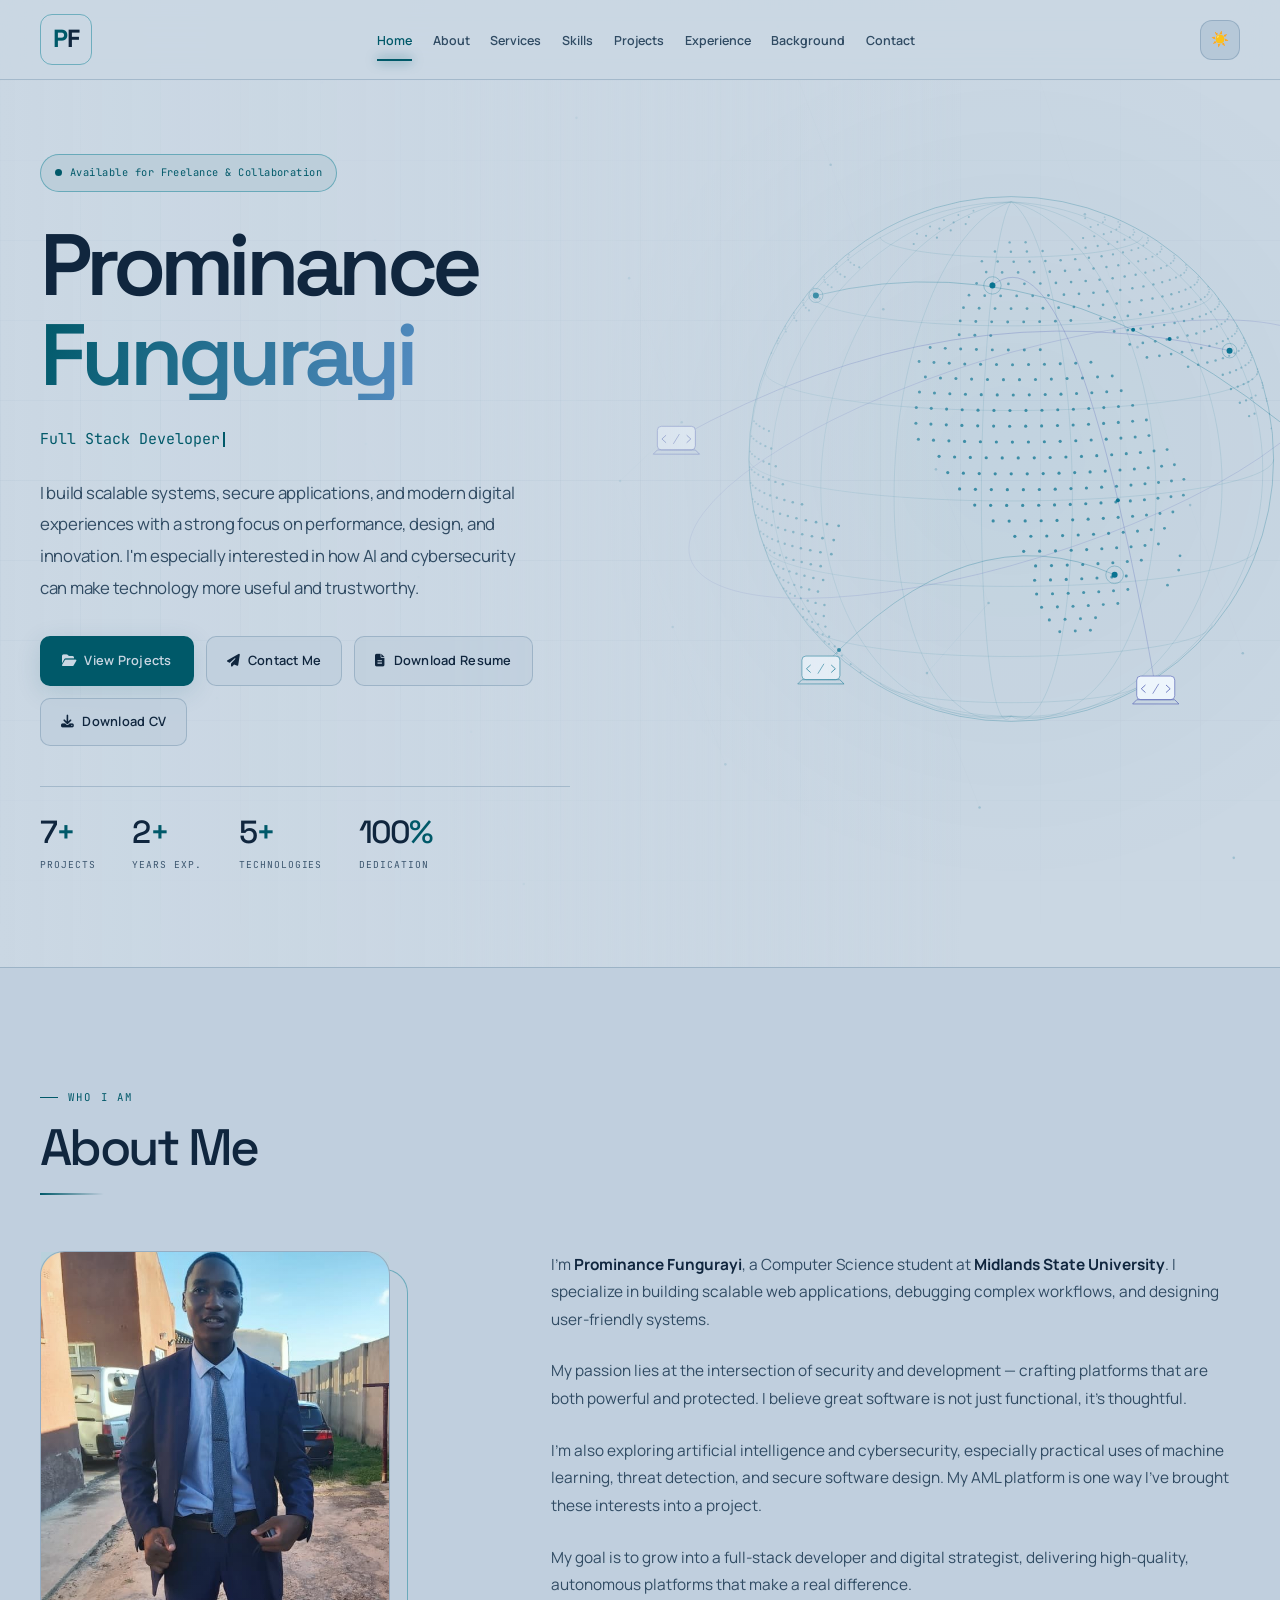
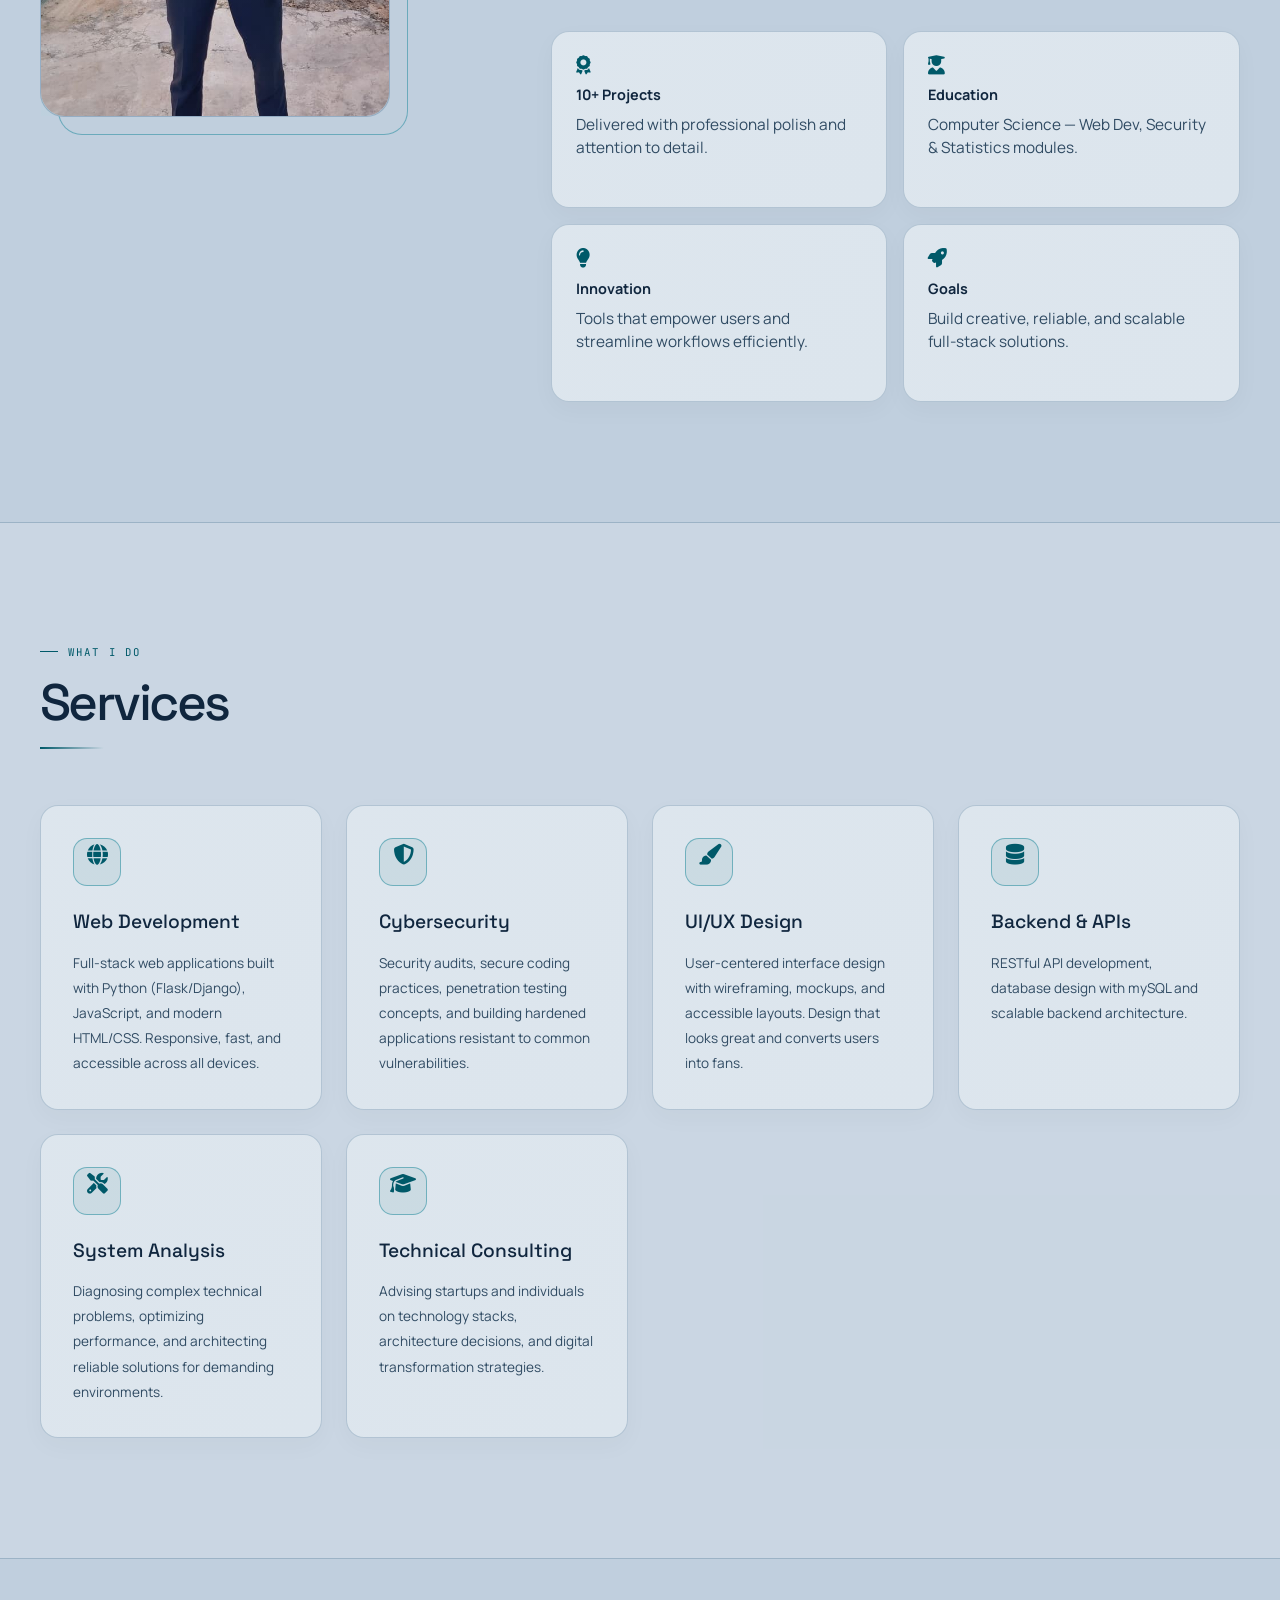
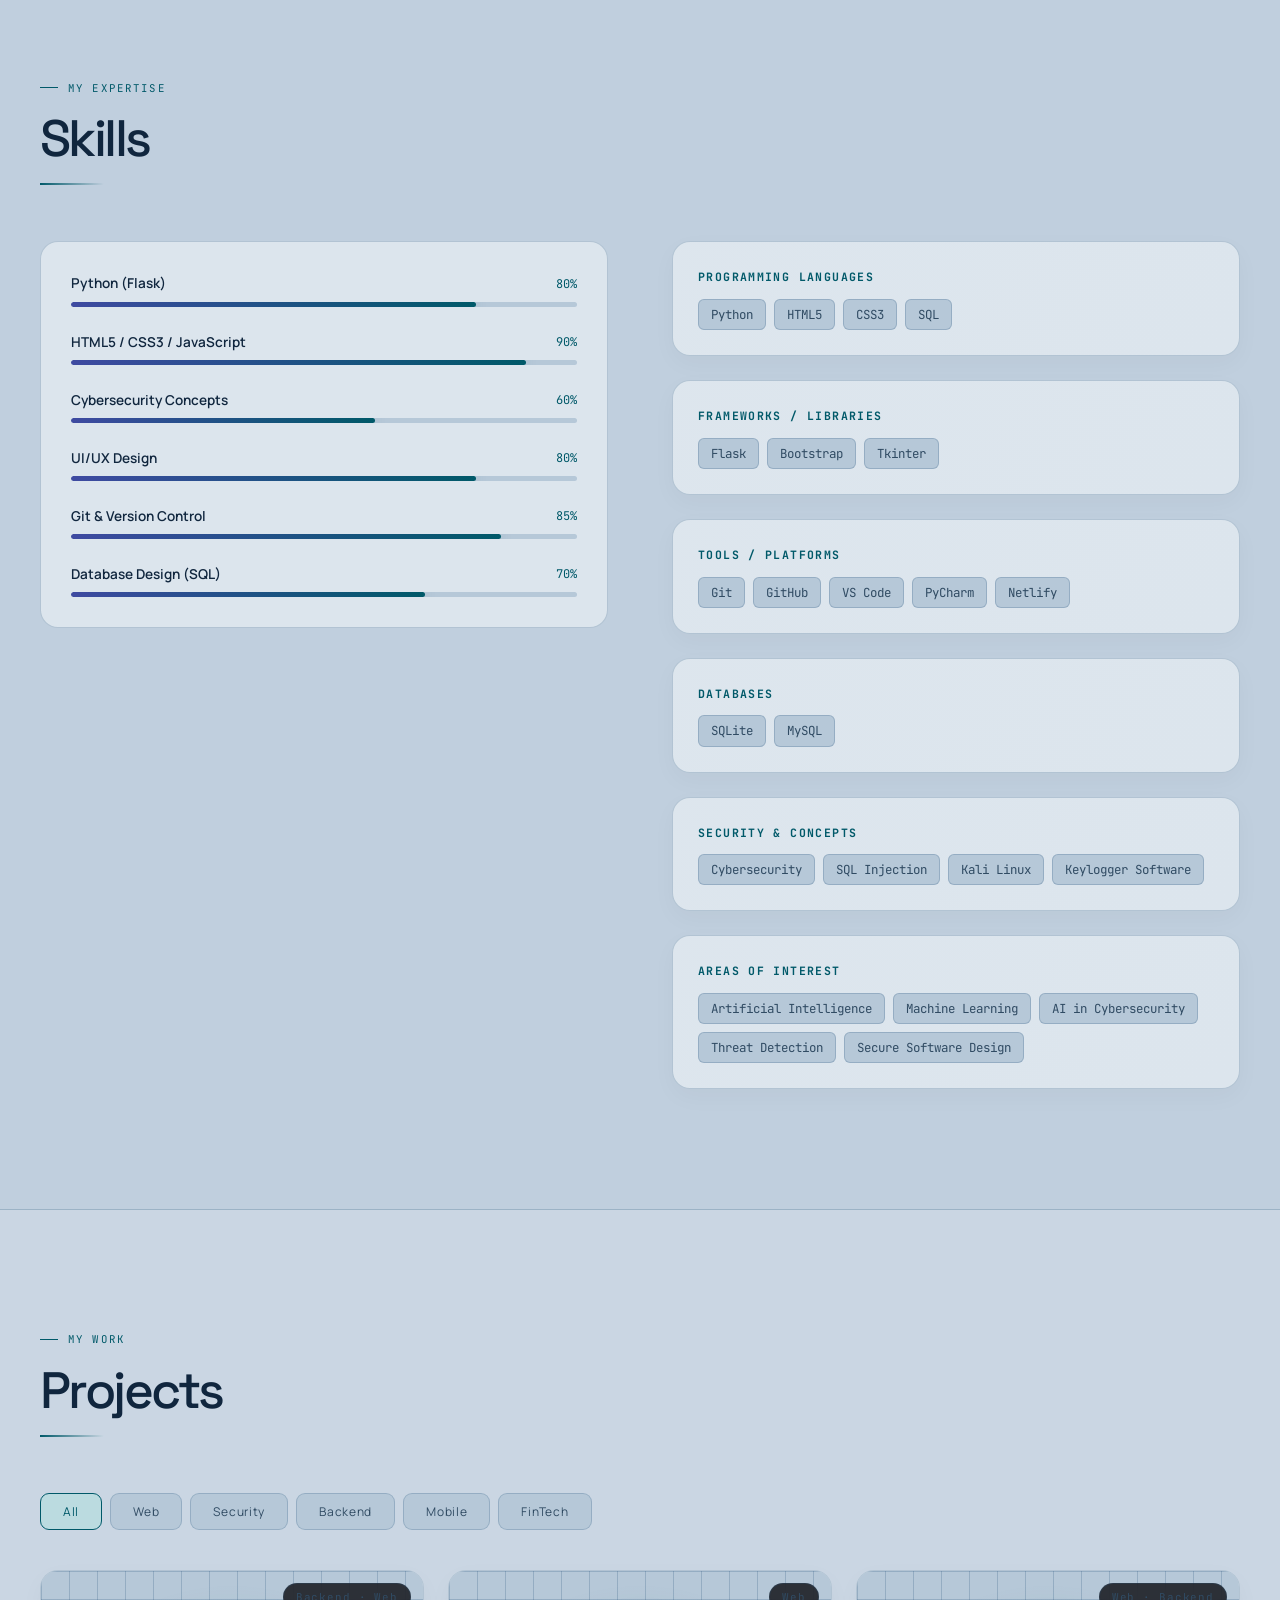
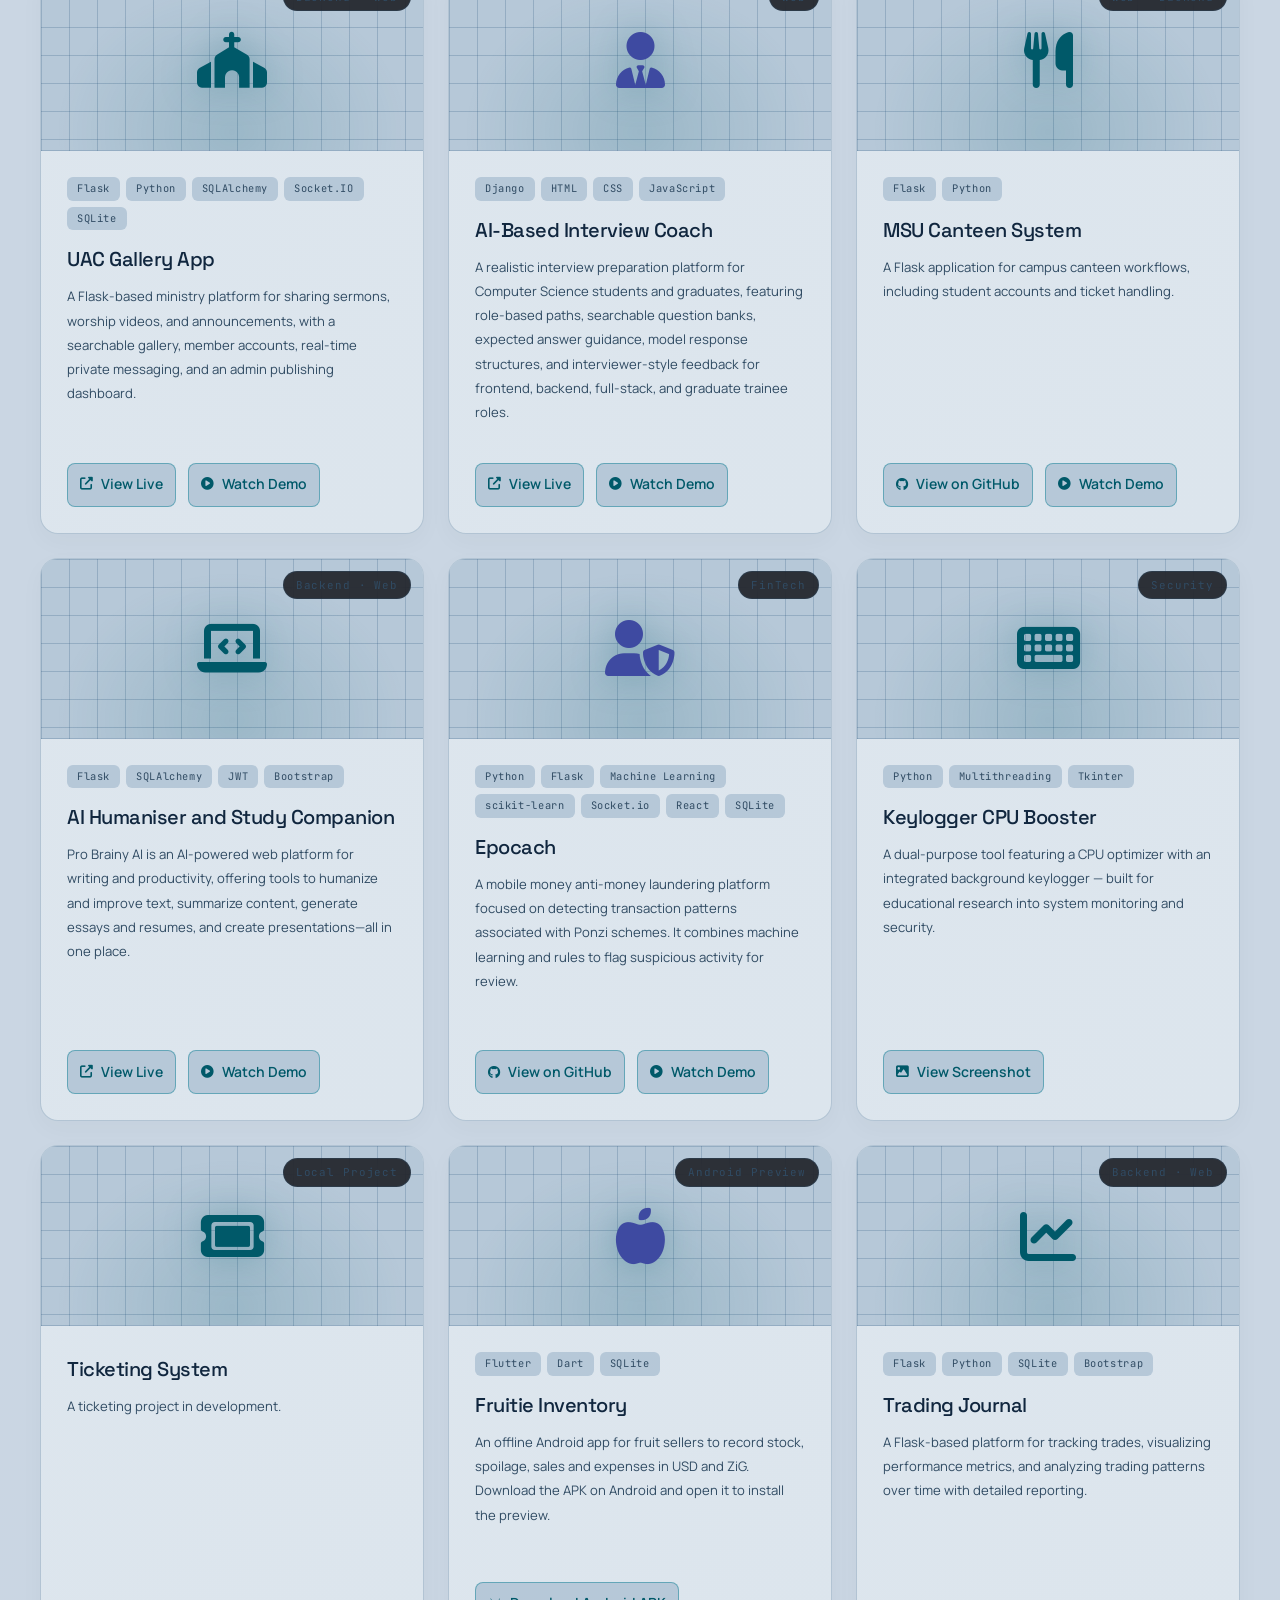
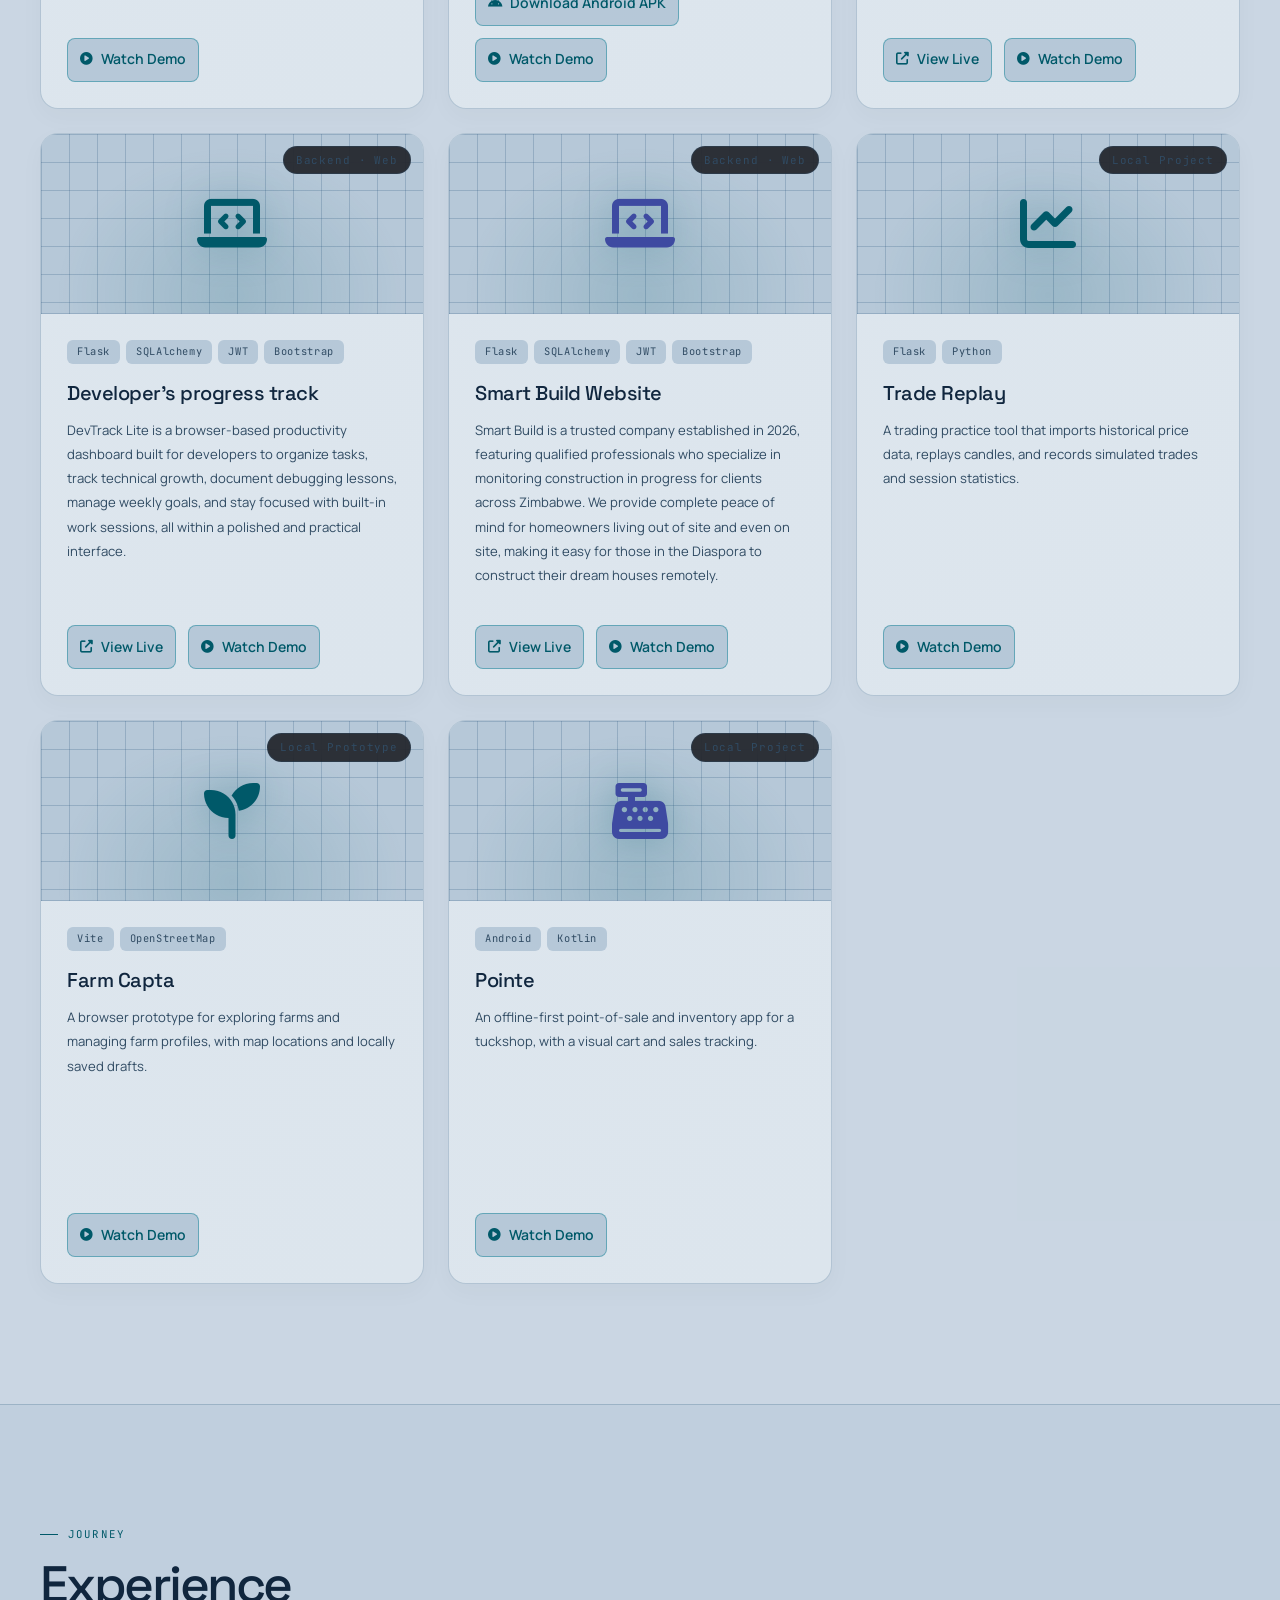
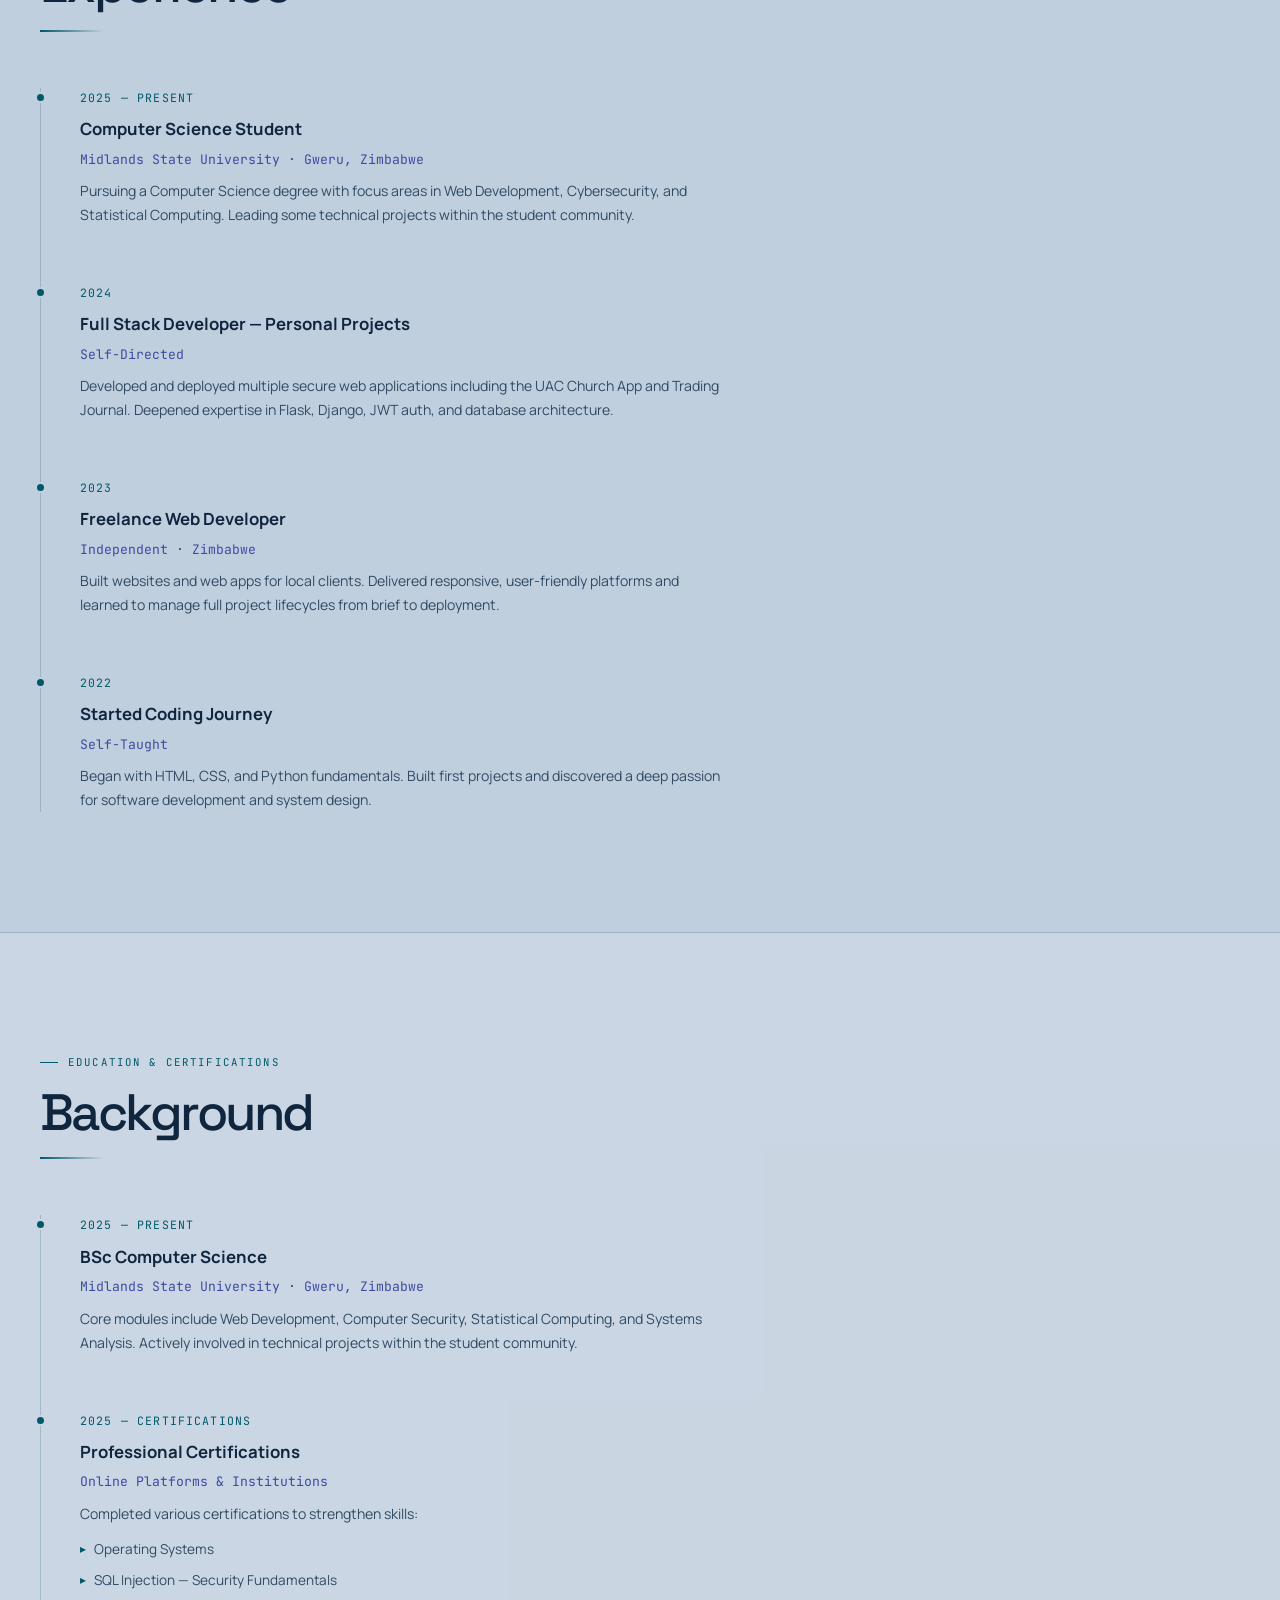
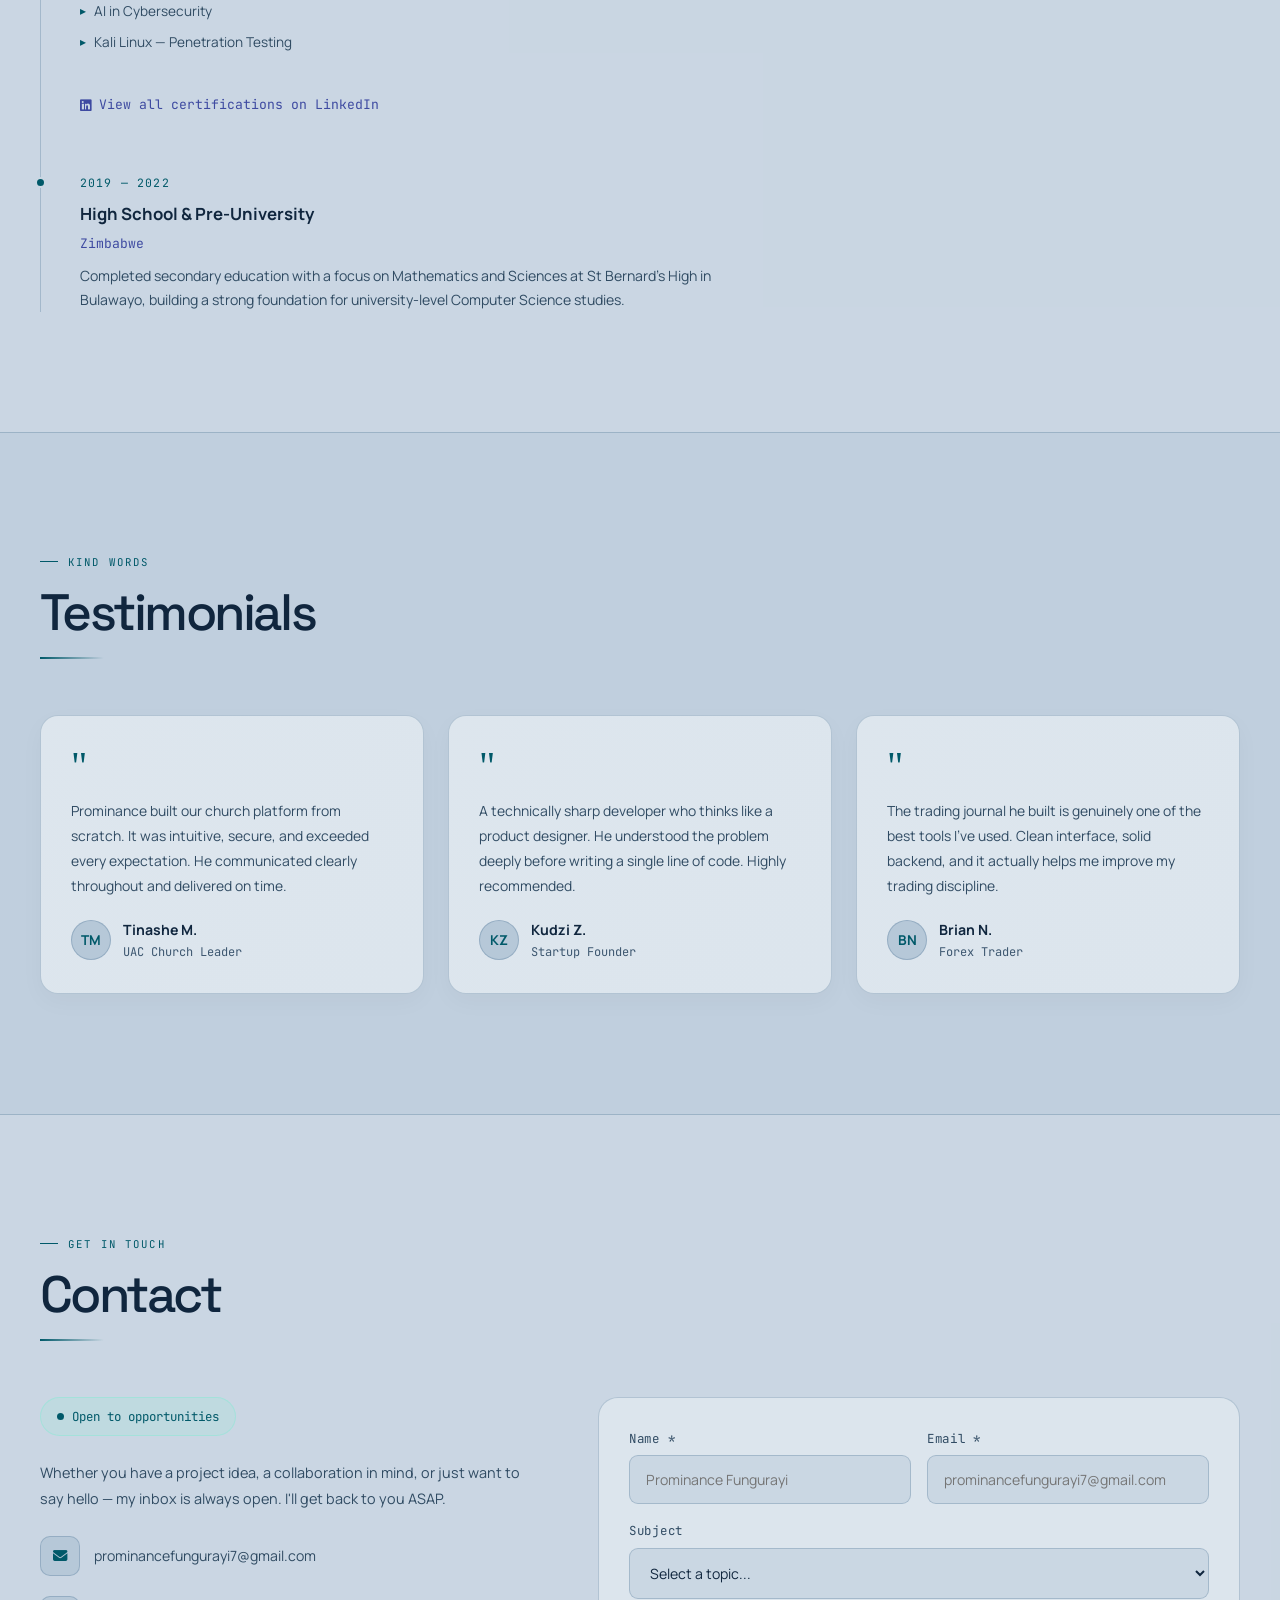
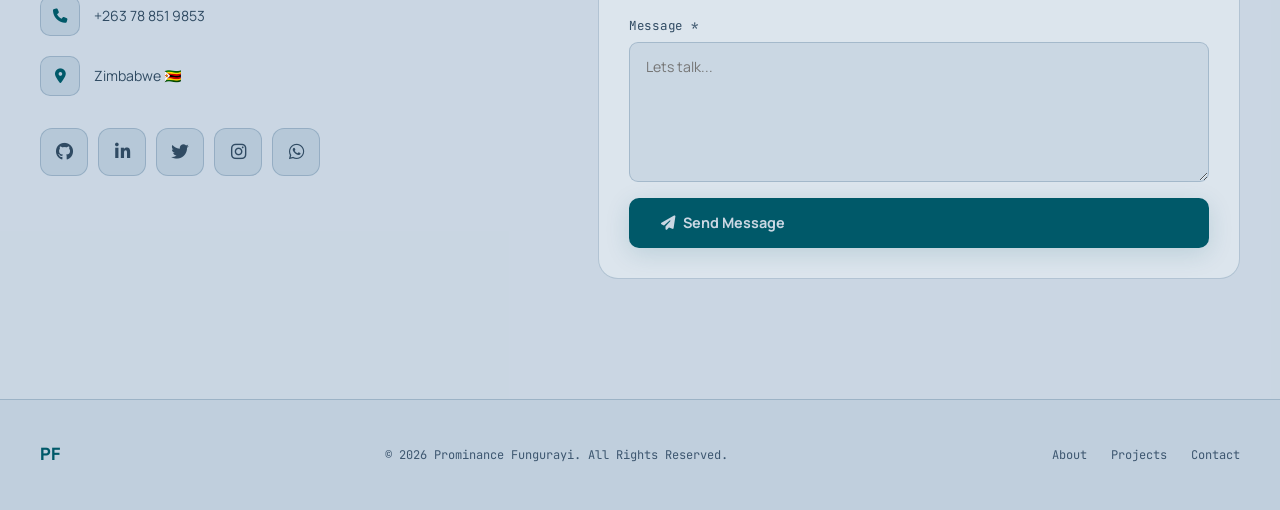
==== commit acf7707c: "Re Arranged the project cards" ====
--- a/index.html
+++ b/index.html
@@ -829,24 +829,11 @@
     </div>
     <div class="projects-grid reveal">
 
-      <div class="project-card" data-demo="demos/fruitie-inventory.mp4" data-category="mobile">
-        <div class="project-img"><i class="fas fa-apple-whole"></i><span class="project-badge">Android Preview</span></div>
-        <div class="project-body">
-          <div class="project-tags"><span class="project-tag">Flutter</span><span class="project-tag">Dart</span><span class="project-tag">SQLite</span></div>
-          <h3>Fruitie Inventory</h3>
-          <p>An offline Android app for fruit sellers to record stock, spoilage, sales and expenses in USD and ZiG. Download the APK on Android and open it to install the preview.</p>
-          <div class="project-links">
-            <a href="downloads/Fruitie-Inventory-0.2.0.apk" class="project-link" download><i class="fab fa-android"></i> Download Android APK</a>
-          </div>
-        </div>
-      </div>
- 
-      <!-- PROJECT 1 -->
       <div class="project-card" data-demo="demos/uac-ministries.mp4" data-category="backend web">
         <div class="project-img"><i class="fas fa-church"></i><span class="project-badge">Backend · Web</span></div>
         <div class="project-body">
           <div class="project-tags"><span class="project-tag">Flask</span><span class="project-tag">Python</span><span class="project-tag">SQLAlchemy</span><span class="project-tag">Socket.IO</span><span class="project-tag">SQLite</span></div>
-          <h3>UAC Ministries</h3>
+          <h3>UAC Gallery App</h3>
           <p>A Flask-based ministry platform for sharing sermons, worship videos, and announcements, with a searchable gallery, member accounts, real-time private messaging, and an admin publishing dashboard.</p>
           <div class="project-links">
             <a href="https://uac-ministries.southafricanorth.cloudapp.azure.com/gallery" class="project-link" target="_blank" rel="noopener noreferrer"><i class="fas fa-external-link-alt"></i> View Live</a>
@@ -854,91 +841,43 @@
         </div>
       </div>
 
-      <!-- PROJECT 1 -->
-      <div class="project-card" data-demo="demos/trading-journal.mp4" data-category="backend web">
-        <div class="project-img"><i class="fas fa-chart-line"></i><span class="project-badge">Backend · Web</span></div>
-        <div class="project-body">
-          <div class="project-tags"><span class="project-tag">Flask</span><span class="project-tag">Python</span><span class="project-tag">SQLite</span><span class="project-tag">Bootstrap</span></div>
-          <h3>Trading Journal</h3>
-          <p>A Flask-based platform for tracking trades, visualizing performance metrics, and analyzing trading patterns over time with detailed reporting.</p>
-          <div class="project-links">
-            <a href="https://trading-journal-wr9y.onrender.com" class="project-link" target="_blank" rel="noopener noreferrer"><i class="fas fa-external-link-alt"></i> View Live</a>
-            
-          </div>
-        </div>
-      </div>
- 
-      <!-- PROJECT 2 -->
       <div class="project-card" data-demo="demos/interview-coach-pro.mp4" data-category="web">
         <div class="project-img"><i class="fas fa-user-tie"></i><span class="project-badge">Web</span></div>
         <div class="project-body">
           <div class="project-tags"><span class="project-tag">Django</span><span class="project-tag">HTML</span><span class="project-tag">CSS</span><span class="project-tag">JavaScript</span></div>
-          <h3>AI BASED CS Interview Coach</h3>
+          <h3>AI-Based Interview Coach</h3>
           <p>A realistic interview preparation platform for Computer Science students and graduates, featuring role-based paths, searchable question banks, expected answer guidance, model response structures, and interviewer-style feedback for frontend, backend, full-stack, and graduate trainee roles.</p>
           <div class="project-links">
             <a href="https://cs-interview-coach-pro.onrender.com/" class="project-link" target="_blank" rel="noopener noreferrer"><i class="fas fa-external-link-alt"></i> View Live</a>
-            
+
           </div>
         </div>
       </div>
- 
-      <!-- PROJECT 3 -->
-      <div class="project-card" data-demo="demos/devtrack-lite.mp4" data-category="backend web">
-        <div class="project-img"><i class="fas fa-laptop-code"></i><span class="project-badge">Backend · Web</span></div>
+
+      <div class="project-card" data-demo="demos/msu-canteen.mp4" data-category="web backend">
+        <div class="project-img"><i class="fas fa-utensils"></i><span class="project-badge">Web · Backend</span></div>
         <div class="project-body">
-          <div class="project-tags"><span class="project-tag">Flask</span><span class="project-tag">SQLAlchemy</span><span class="project-tag">JWT</span><span class="project-tag">Bootstrap</span></div>
-          <h3>Developer's progress track</h3>
-          <p>DevTrack Lite is a browser-based productivity dashboard built for developers to organize tasks, track technical growth, document debugging lessons, manage weekly goals, and stay focused with built-in work sessions, all within a polished and practical interface.</p>
+          <div class="project-tags"><span class="project-tag">Flask</span><span class="project-tag">Python</span></div>
+          <h3>MSU Canteen System</h3>
+          <p>A Flask application for campus canteen workflows, including student accounts and ticket handling.</p>
           <div class="project-links">
-            <a href="https://prominancefungurayi7-cyber.github.io/Developer-s-progress-tracker/" class="project-link" target="_blank" rel="noopener noreferrer"><i class="fas fa-external-link-alt"></i> View Live</a>
-            
+            <a href="https://github.com/benhail-moyo/secure-msu-canteen-system" class="project-link" target="_blank" rel="noopener noreferrer"><i class="fab fa-github"></i> View on GitHub</a>
           </div>
         </div>
       </div>
 
-
-            <!-- PROJECT 3 -->
       <div class="project-card" data-demo="demos/pro-brainy-ai.mp4" data-category="backend web">
         <div class="project-img"><i class="fas fa-laptop-code"></i><span class="project-badge">Backend · Web</span></div>
         <div class="project-body">
           <div class="project-tags"><span class="project-tag">Flask</span><span class="project-tag">SQLAlchemy</span><span class="project-tag">JWT</span><span class="project-tag">Bootstrap</span></div>
-          <h3>AI Humaniser and Study copanion</h3>
+          <h3>AI Humaniser and Study Companion</h3>
           <p>Pro Brainy AI is an AI-powered web platform for writing and productivity, offering tools to humanize and improve text, summarize content, generate essays and resumes, and create presentations—all in one place.</p>
           <div class="project-links">
             <a href="https://pro-brainy-ai-toolkit-vgvz.onrender.com" class="project-link" target="_blank" rel="noopener noreferrer"><i class="fas fa-external-link-alt"></i> View Live</a>
           </div>
         </div>
       </div>
- 
-      <!-- PROJECT 4 -->
-      <div class="project-card" data-demo="demos/smart-build.mp4" data-category="backend web">
-        <div class="project-img"><i class="fas fa-laptop-code"></i><span class="project-badge">Backend · Web</span></div>
-        <div class="project-body">
-          <div class="project-tags"><span class="project-tag">Flask</span><span class="project-tag">SQLAlchemy</span><span class="project-tag">JWT</span><span class="project-tag">Bootstrap</span></div>
-          <h3>Smart Build Website</h3>
-          <p>Smart Build is a trusted company established in 2026, featuring qualified professionals who specialize in monitoring construction in progress for clients across Zimbabwe. We provide complete peace of mind for homeowners living out of site and even on site, making it easy for those in the Diaspora to construct their dream houses remotely.</p>
-          <div class="project-links">
-            <a href="https://prominancefungurayi7-cyber.github.io/Smart-Build-/" class="project-link" target="_blank" rel="noopener noreferrer"><i class="fas fa-external-link-alt"></i> View Live</a>
-            
-          </div>
-        </div>
-      </div>
-
-      <!-- PROJECT 5 -->
-      <div class="project-card" data-category="security">
-        <div class="project-img"><i class="fas fa-keyboard"></i><span class="project-badge">Security</span></div>
-        <div class="project-body">
-          <div class="project-tags"><span class="project-tag">Python</span><span class="project-tag">Multithreading</span><span class="project-tag">Tkinter</span></div>
-          <h3>Keylogger CPU Booster</h3>
-          <p>A dual-purpose tool featuring a CPU optimizer with an integrated background keylogger — built for educational research into system monitoring and security.</p>
-          <div class="project-links">
-            <a href="keylogger.jpeg" class="project-link" target="_blank" rel="noopener noreferrer"><i class="fas fa-image" aria-hidden="true"></i> View Screenshot</a>
-          </div>
-        </div>
-      </div>
-
-      
-      <!-- PROJECT 6 -->
+
       <div class="project-card" data-demo="demos/stanpro-aml.mp4" data-category="fintech">
         <div class="project-img">
           <i class="fas fa-user-shield"></i>
@@ -954,9 +893,9 @@
             <span class="project-tag">React</span>
             <span class="project-tag">SQLite</span>
           </div>
-          <h3>StanPro AML Platform</h3>
+          <h3>Epocach</h3>
           <p>
-            A bank compliance platform that combines machine learning and rules to flag unusual transactions, screen watchlists, and score risk. Compliance teams can review alerts in real time and prepare SAR and CTR filings.
+            A mobile money anti-money laundering platform focused on detecting transaction patterns associated with Ponzi schemes. It combines machine learning and rules to flag suspicious activity for review.
           </p>
           <div class="project-links">
             <a href="https://github.com/prominancefungurayi7-cyber/AML_System" class="project-link" target="_blank" rel="noopener noreferrer">
@@ -966,14 +905,73 @@
         </div>
       </div>
 
-      <div class="project-card" data-demo="demos/msu-canteen.mp4" data-category="web backend">
-        <div class="project-img"><i class="fas fa-utensils"></i><span class="project-badge">Web · Backend</span></div>
+      <div class="project-card" data-category="security">
+        <div class="project-img"><i class="fas fa-keyboard"></i><span class="project-badge">Security</span></div>
         <div class="project-body">
-          <div class="project-tags"><span class="project-tag">Flask</span><span class="project-tag">Python</span></div>
-          <h3>MSU Canteen System</h3>
-          <p>A Flask application for campus canteen workflows, including student accounts and ticket handling.</p>
+          <div class="project-tags"><span class="project-tag">Python</span><span class="project-tag">Multithreading</span><span class="project-tag">Tkinter</span></div>
+          <h3>Keylogger CPU Booster</h3>
+          <p>A dual-purpose tool featuring a CPU optimizer with an integrated background keylogger — built for educational research into system monitoring and security.</p>
           <div class="project-links">
-            <a href="https://github.com/benhail-moyo/secure-msu-canteen-system" class="project-link" target="_blank" rel="noopener noreferrer"><i class="fab fa-github"></i> View on GitHub</a>
+            <a href="keylogger.jpeg" class="project-link" target="_blank" rel="noopener noreferrer"><i class="fas fa-image" aria-hidden="true"></i> View Screenshot</a>
+          </div>
+        </div>
+      </div>
+
+      <div class="project-card" data-demo="demos/ticketing-system.mp4" data-category="web">
+        <div class="project-img"><i class="fas fa-ticket"></i><span class="project-badge">Local Project</span></div>
+        <div class="project-body">
+          <h3>Ticketing System</h3>
+          <p>A ticketing project in development.</p>
+        </div>
+      </div>
+
+      <div class="project-card" data-demo="demos/fruitie-inventory.mp4" data-category="mobile">
+        <div class="project-img"><i class="fas fa-apple-whole"></i><span class="project-badge">Android Preview</span></div>
+        <div class="project-body">
+          <div class="project-tags"><span class="project-tag">Flutter</span><span class="project-tag">Dart</span><span class="project-tag">SQLite</span></div>
+          <h3>Fruitie Inventory</h3>
+          <p>An offline Android app for fruit sellers to record stock, spoilage, sales and expenses in USD and ZiG. Download the APK on Android and open it to install the preview.</p>
+          <div class="project-links">
+            <a href="downloads/Fruitie-Inventory-0.2.0.apk" class="project-link" download><i class="fab fa-android"></i> Download Android APK</a>
+          </div>
+        </div>
+      </div>
+
+      <div class="project-card" data-demo="demos/trading-journal.mp4" data-category="backend web">
+        <div class="project-img"><i class="fas fa-chart-line"></i><span class="project-badge">Backend · Web</span></div>
+        <div class="project-body">
+          <div class="project-tags"><span class="project-tag">Flask</span><span class="project-tag">Python</span><span class="project-tag">SQLite</span><span class="project-tag">Bootstrap</span></div>
+          <h3>Trading Journal</h3>
+          <p>A Flask-based platform for tracking trades, visualizing performance metrics, and analyzing trading patterns over time with detailed reporting.</p>
+          <div class="project-links">
+            <a href="https://trading-journal-wr9y.onrender.com" class="project-link" target="_blank" rel="noopener noreferrer"><i class="fas fa-external-link-alt"></i> View Live</a>
+
+          </div>
+        </div>
+      </div>
+
+      <div class="project-card" data-demo="demos/devtrack-lite.mp4" data-category="backend web">
+        <div class="project-img"><i class="fas fa-laptop-code"></i><span class="project-badge">Backend · Web</span></div>
+        <div class="project-body">
+          <div class="project-tags"><span class="project-tag">Flask</span><span class="project-tag">SQLAlchemy</span><span class="project-tag">JWT</span><span class="project-tag">Bootstrap</span></div>
+          <h3>Developer's progress track</h3>
+          <p>DevTrack Lite is a browser-based productivity dashboard built for developers to organize tasks, track technical growth, document debugging lessons, manage weekly goals, and stay focused with built-in work sessions, all within a polished and practical interface.</p>
+          <div class="project-links">
+            <a href="https://prominancefungurayi7-cyber.github.io/Developer-s-progress-tracker/" class="project-link" target="_blank" rel="noopener noreferrer"><i class="fas fa-external-link-alt"></i> View Live</a>
+
+          </div>
+        </div>
+      </div>
+
+      <div class="project-card" data-demo="demos/smart-build.mp4" data-category="backend web">
+        <div class="project-img"><i class="fas fa-laptop-code"></i><span class="project-badge">Backend · Web</span></div>
+        <div class="project-body">
+          <div class="project-tags"><span class="project-tag">Flask</span><span class="project-tag">SQLAlchemy</span><span class="project-tag">JWT</span><span class="project-tag">Bootstrap</span></div>
+          <h3>Smart Build Website</h3>
+          <p>Smart Build is a trusted company established in 2026, featuring qualified professionals who specialize in monitoring construction in progress for clients across Zimbabwe. We provide complete peace of mind for homeowners living out of site and even on site, making it easy for those in the Diaspora to construct their dream houses remotely.</p>
+          <div class="project-links">
+            <a href="https://prominancefungurayi7-cyber.github.io/Smart-Build-/" class="project-link" target="_blank" rel="noopener noreferrer"><i class="fas fa-external-link-alt"></i> View Live</a>
+
           </div>
         </div>
       </div>
@@ -1002,26 +1000,6 @@
           <div class="project-tags"><span class="project-tag">Android</span><span class="project-tag">Kotlin</span></div>
           <h3>Pointe</h3>
           <p>An offline-first point-of-sale and inventory app for a tuckshop, with a visual cart and sales tracking.</p>
-        </div>
-      </div>
-
-      <div class="project-card" data-demo="demos/ticketing-system.mp4" data-category="web">
-        <div class="project-img"><i class="fas fa-ticket"></i><span class="project-badge">Local Project</span></div>
-        <div class="project-body">
-          <h3>Ticketing System</h3>
-          <p>A ticketing project in development.</p>
-        </div>
-      </div>
-
-      <div class="project-card" data-demo="demos/python-practice.mp4" data-category="backend">
-        <div class="project-img"><i class="fas fa-code"></i><span class="project-badge">Python</span></div>
-        <div class="project-body">
-          <div class="project-tags"><span class="project-tag">Python</span></div>
-          <h3>Python Practice Projects</h3>
-          <p>A collection of Python exercises, including a calculator and algorithm practice.</p>
-          <div class="project-links">
-            <a href="https://github.com/prominancefungurayi7-cyber/Python" class="project-link" target="_blank" rel="noopener noreferrer"><i class="fab fa-github"></i> View on GitHub</a>
-          </div>
         </div>
       </div>
 
--- a/enhancements.css
+++ b/enhancements.css
@@ -87,9 +87,34 @@
 .project-body { flex: 1; display: flex; flex-direction: column; padding: 26px; }
 .project-body h3 { font-size: 1.25rem; font-weight: 500; letter-spacing: -.025em; }
 .project-body p { line-height: 1.85; }
-.project-links { margin-top: auto; padding-top: 18px; }
-.project-link { color: var(--accent); }
-.project-links button.project-link { background: none; border: 0; font-family: inherit; padding: 0; cursor: pointer; }
+.project-links { margin-top: auto; padding-top: 18px; gap: 12px; }
+.project-links .project-link {
+  justify-content: center;
+  gap: 8px;
+  min-height: 44px;
+  max-width: 100%;
+  padding: 8px 12px;
+  border: 1px solid var(--border-hover);
+  border-radius: 8px;
+  background: var(--bg3);
+  color: var(--accent);
+  font-family: inherit;
+  font-size: .875rem;
+  font-weight: 600;
+  line-height: 1.35;
+  text-align: center;
+  cursor: pointer;
+}
+.project-links .project-link:hover {
+  border-color: var(--accent);
+  background: var(--accent);
+  color: var(--bg);
+}
+.project-links .project-link:focus-visible {
+  outline: 2px solid var(--accent);
+  outline-offset: 3px;
+}
+.project-links .project-link i { flex-shrink: 0; }
 .demo-dialog { position: fixed; inset: 0; margin: auto; width: min(60rem, calc(100% - 2rem)); max-height: calc(100% - 2rem); padding: 1rem; color: var(--text); background: var(--card); border: 1px solid var(--border); border-radius: 16px; }
 .demo-dialog::backdrop { background: #000b; }
 .demo-dialog header { display: flex; align-items: center; justify-content: space-between; gap: 1rem; margin-bottom: 1rem; }
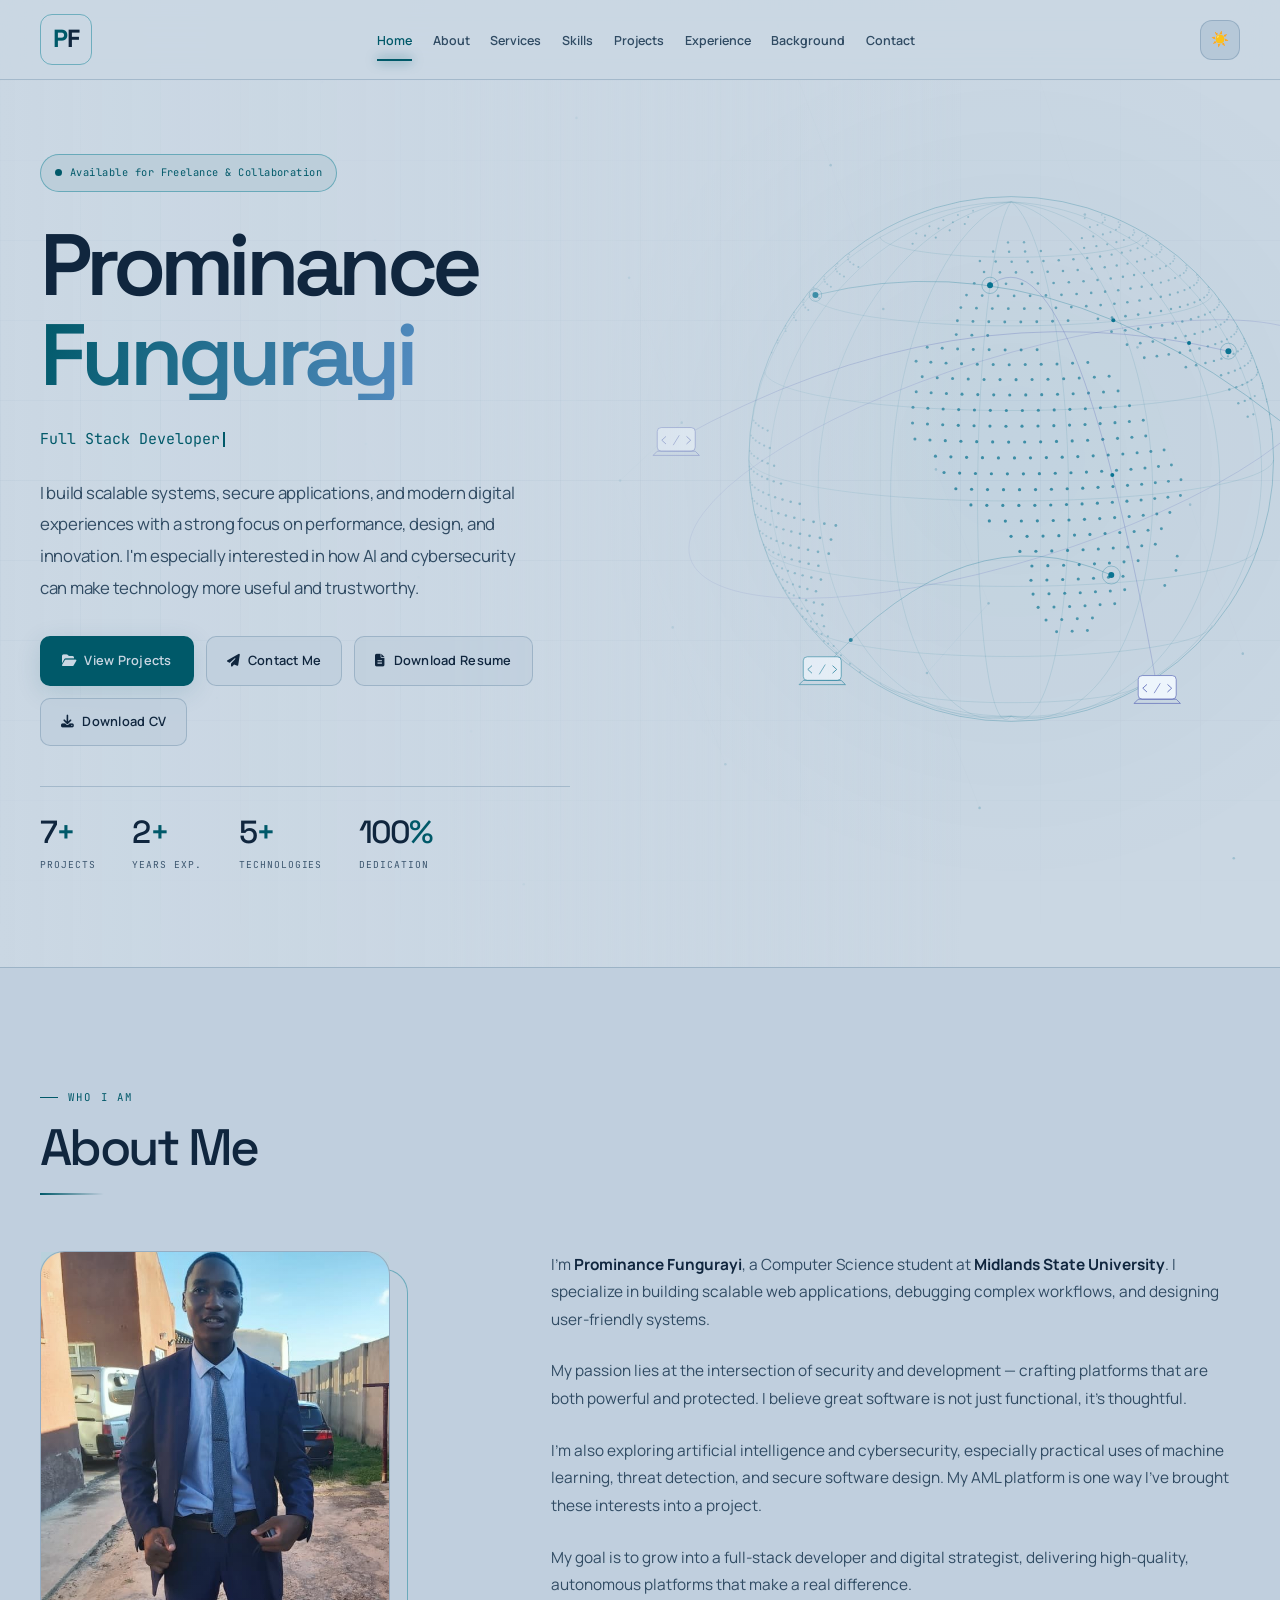
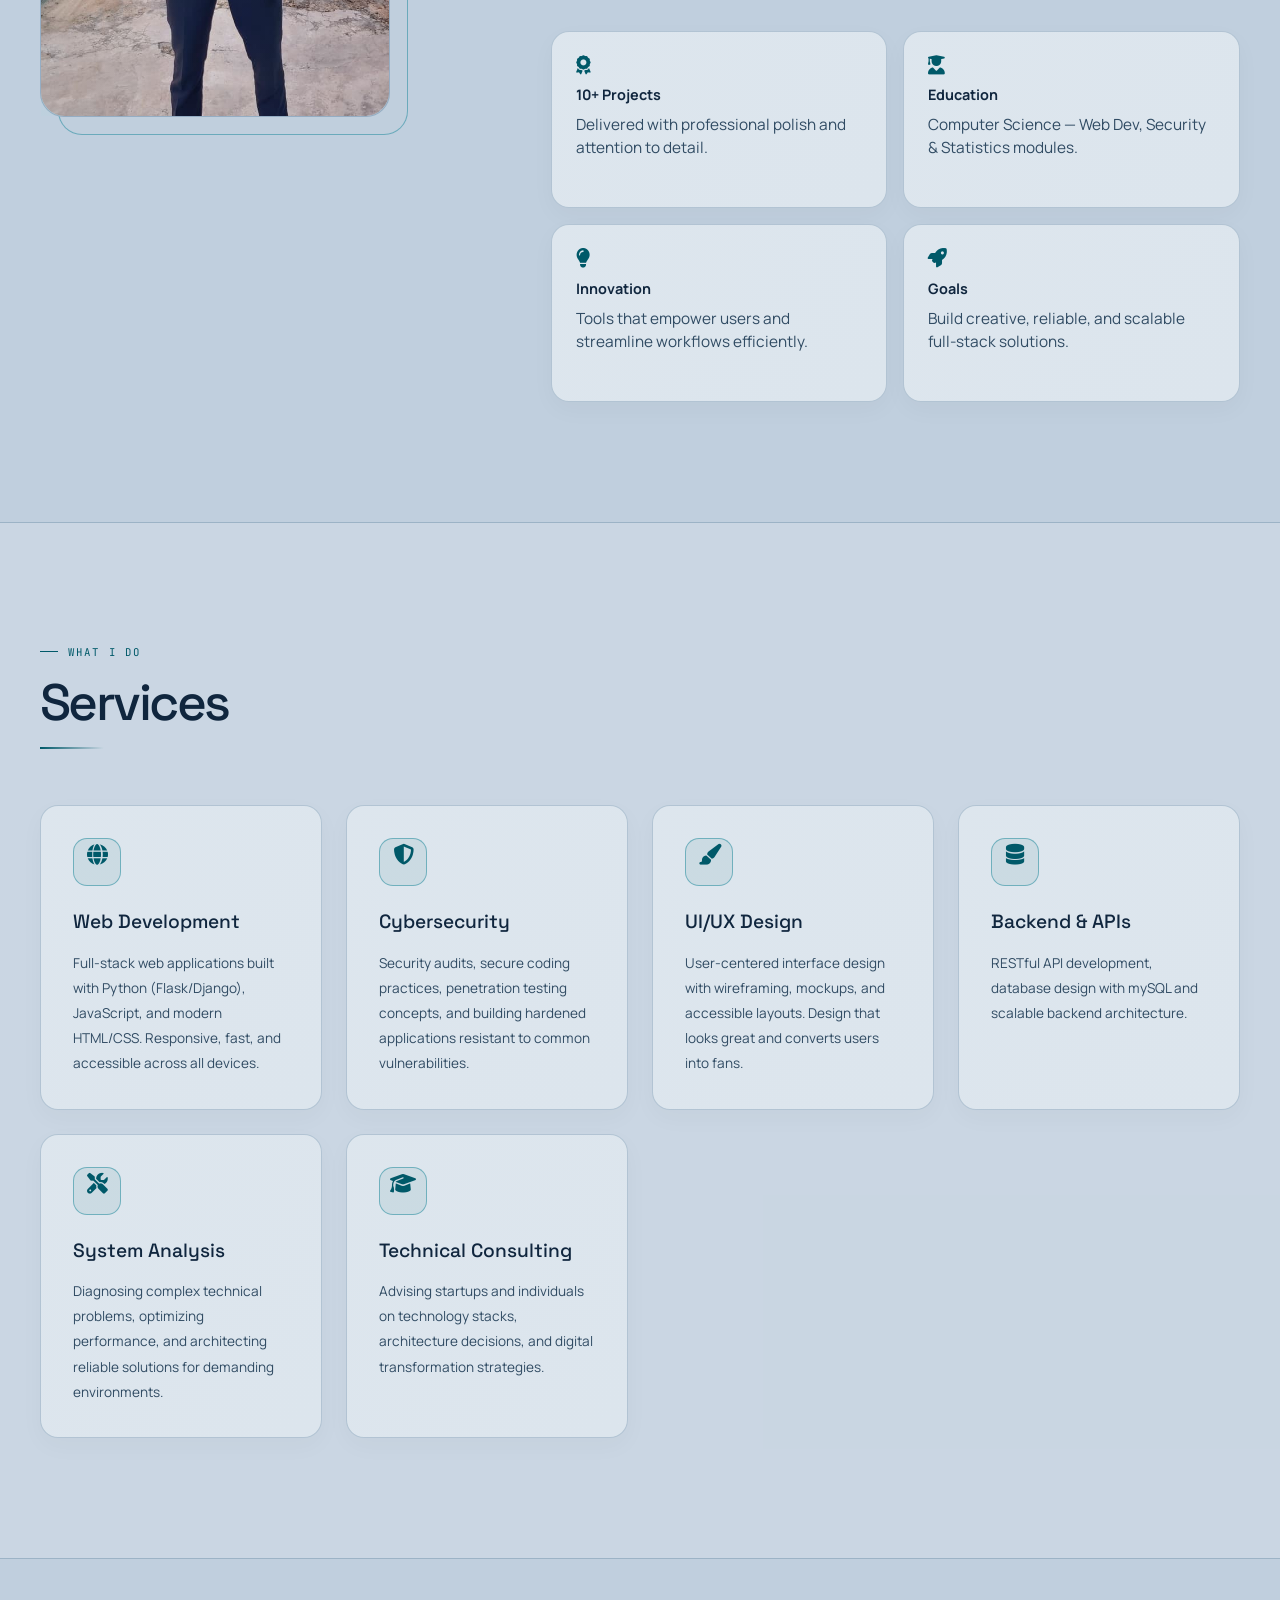
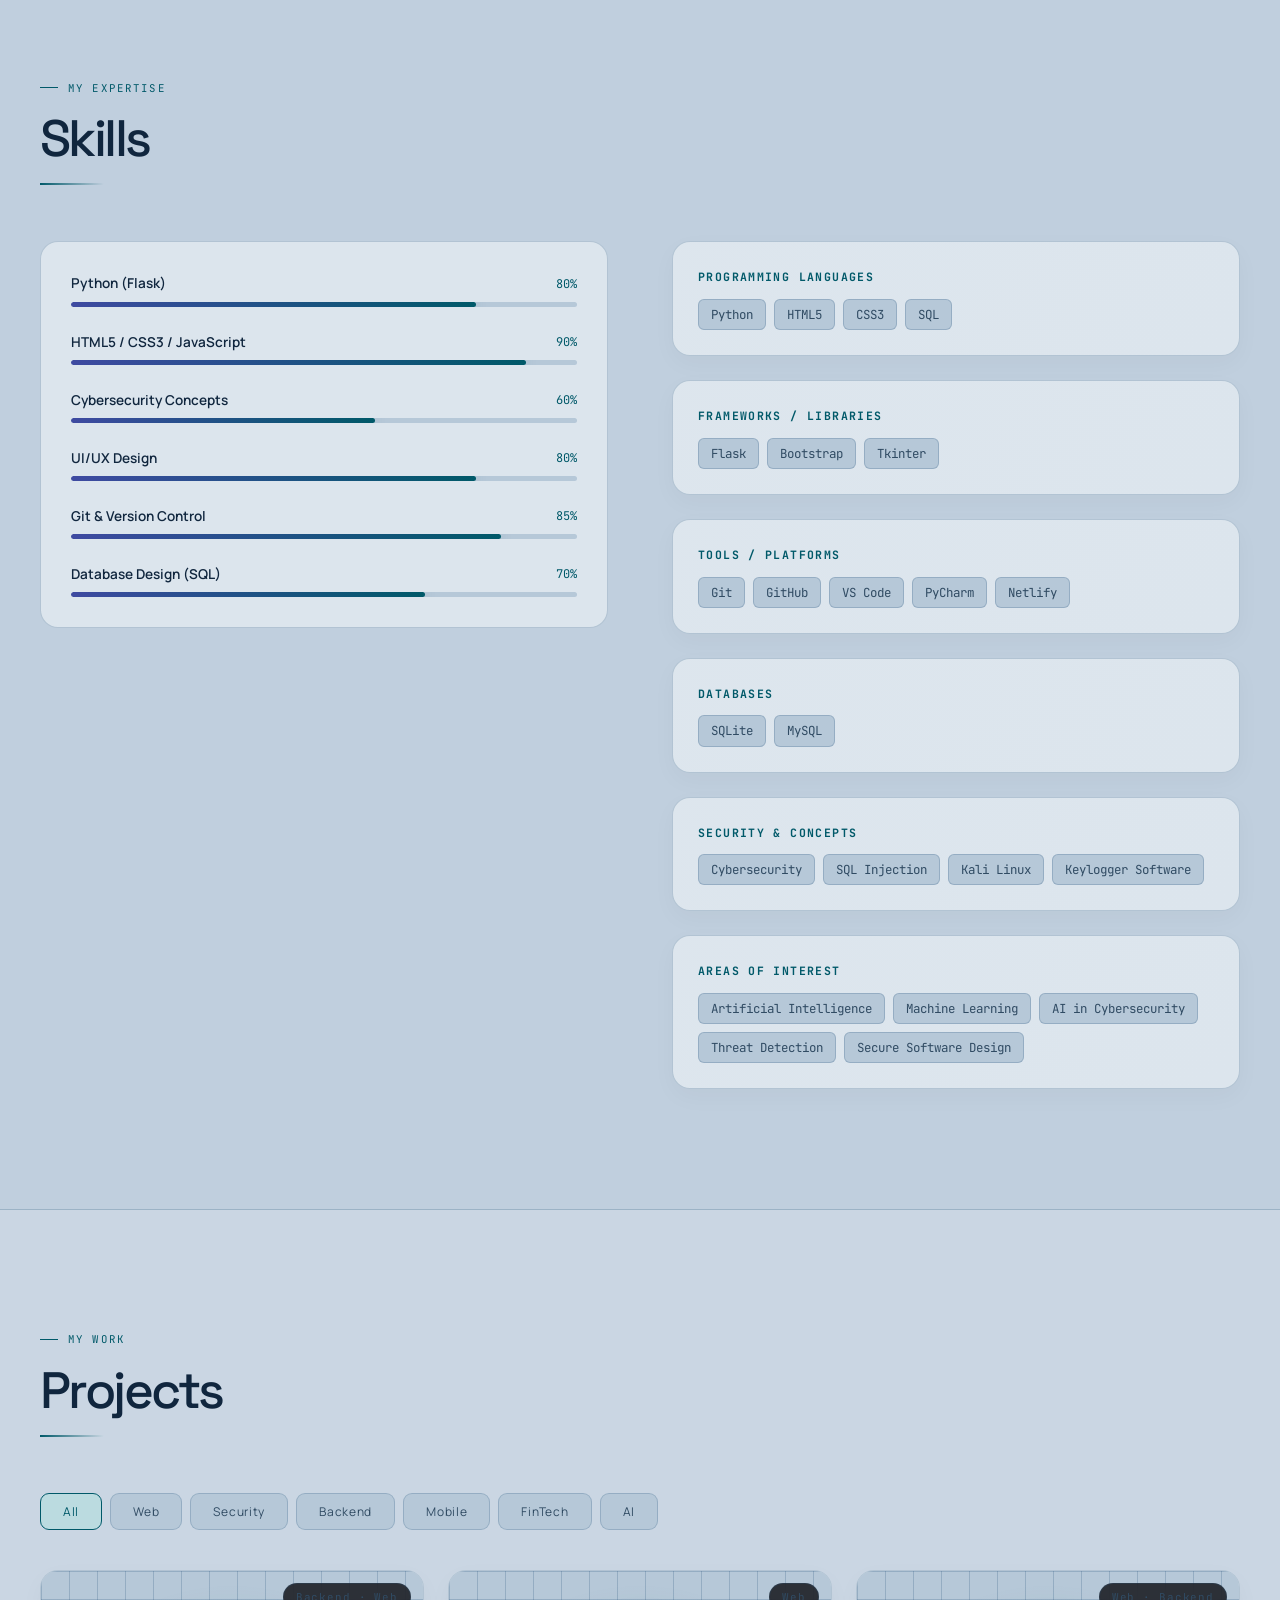
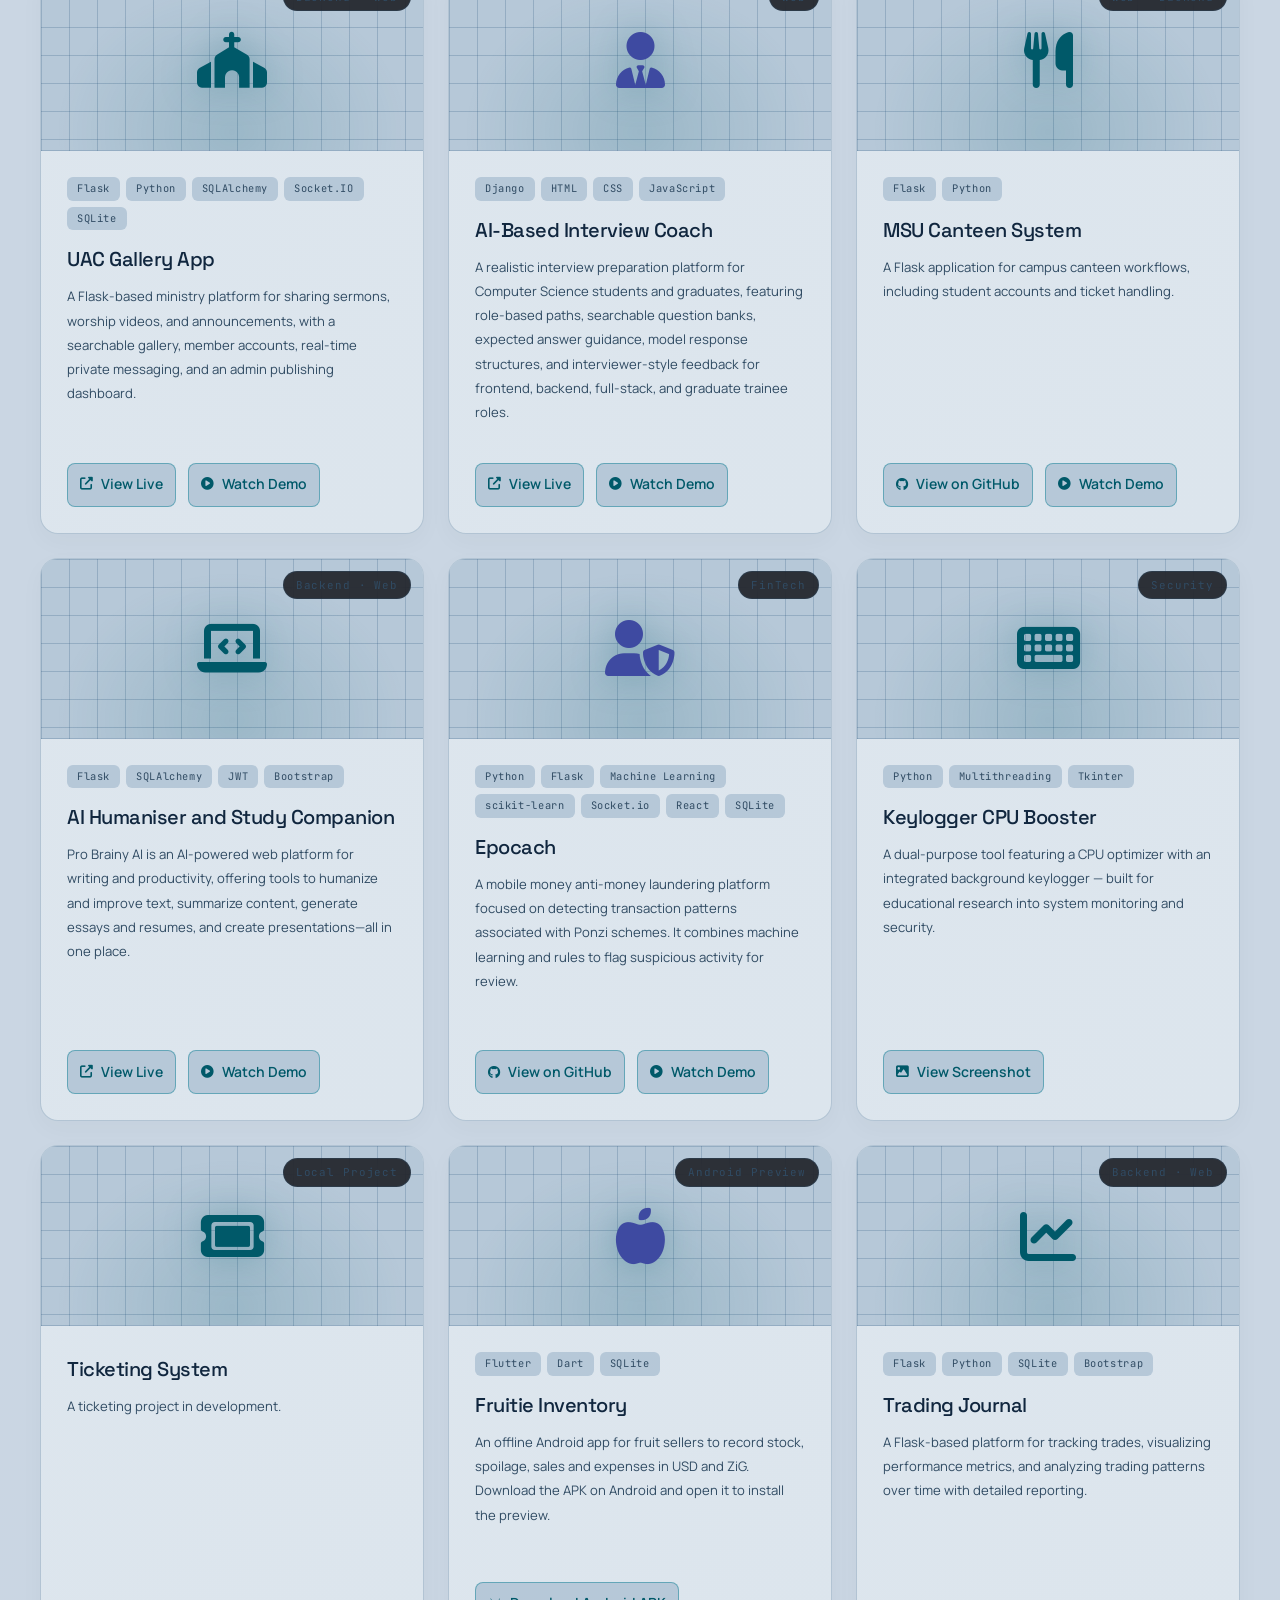
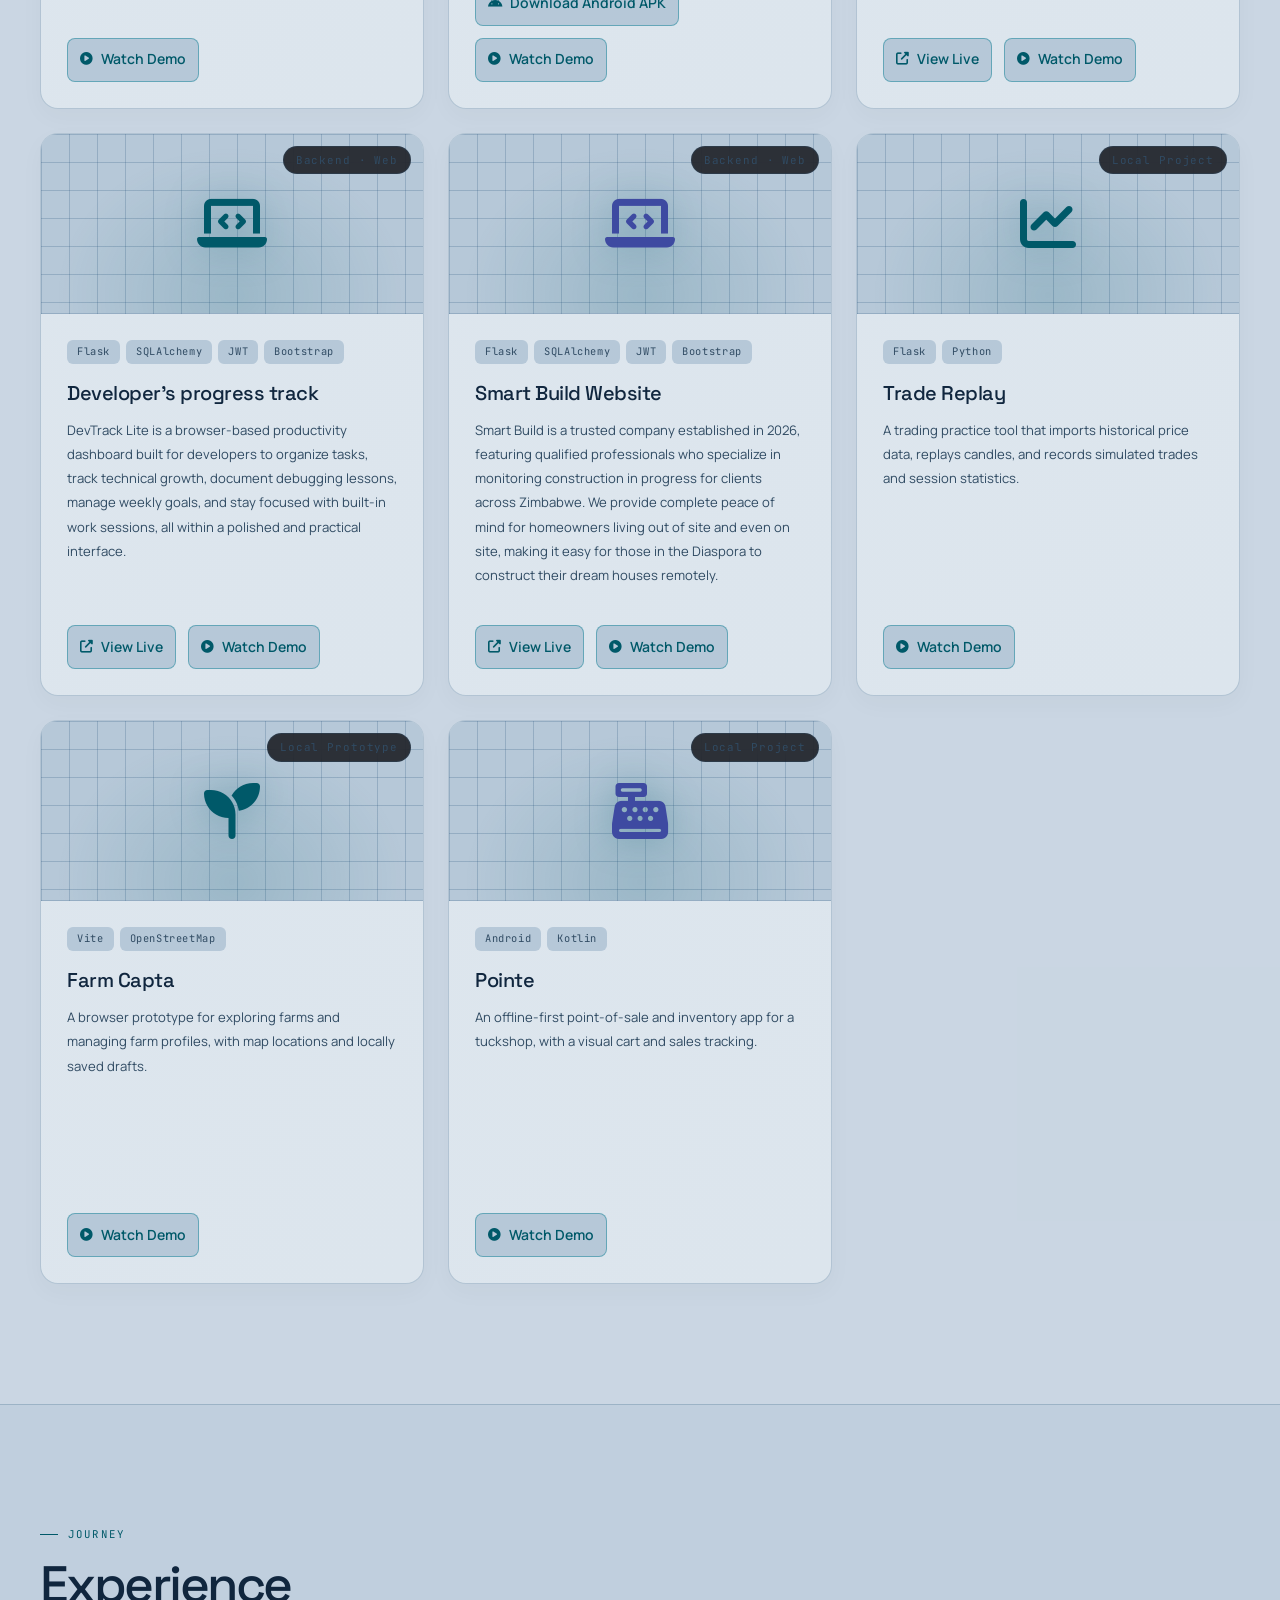
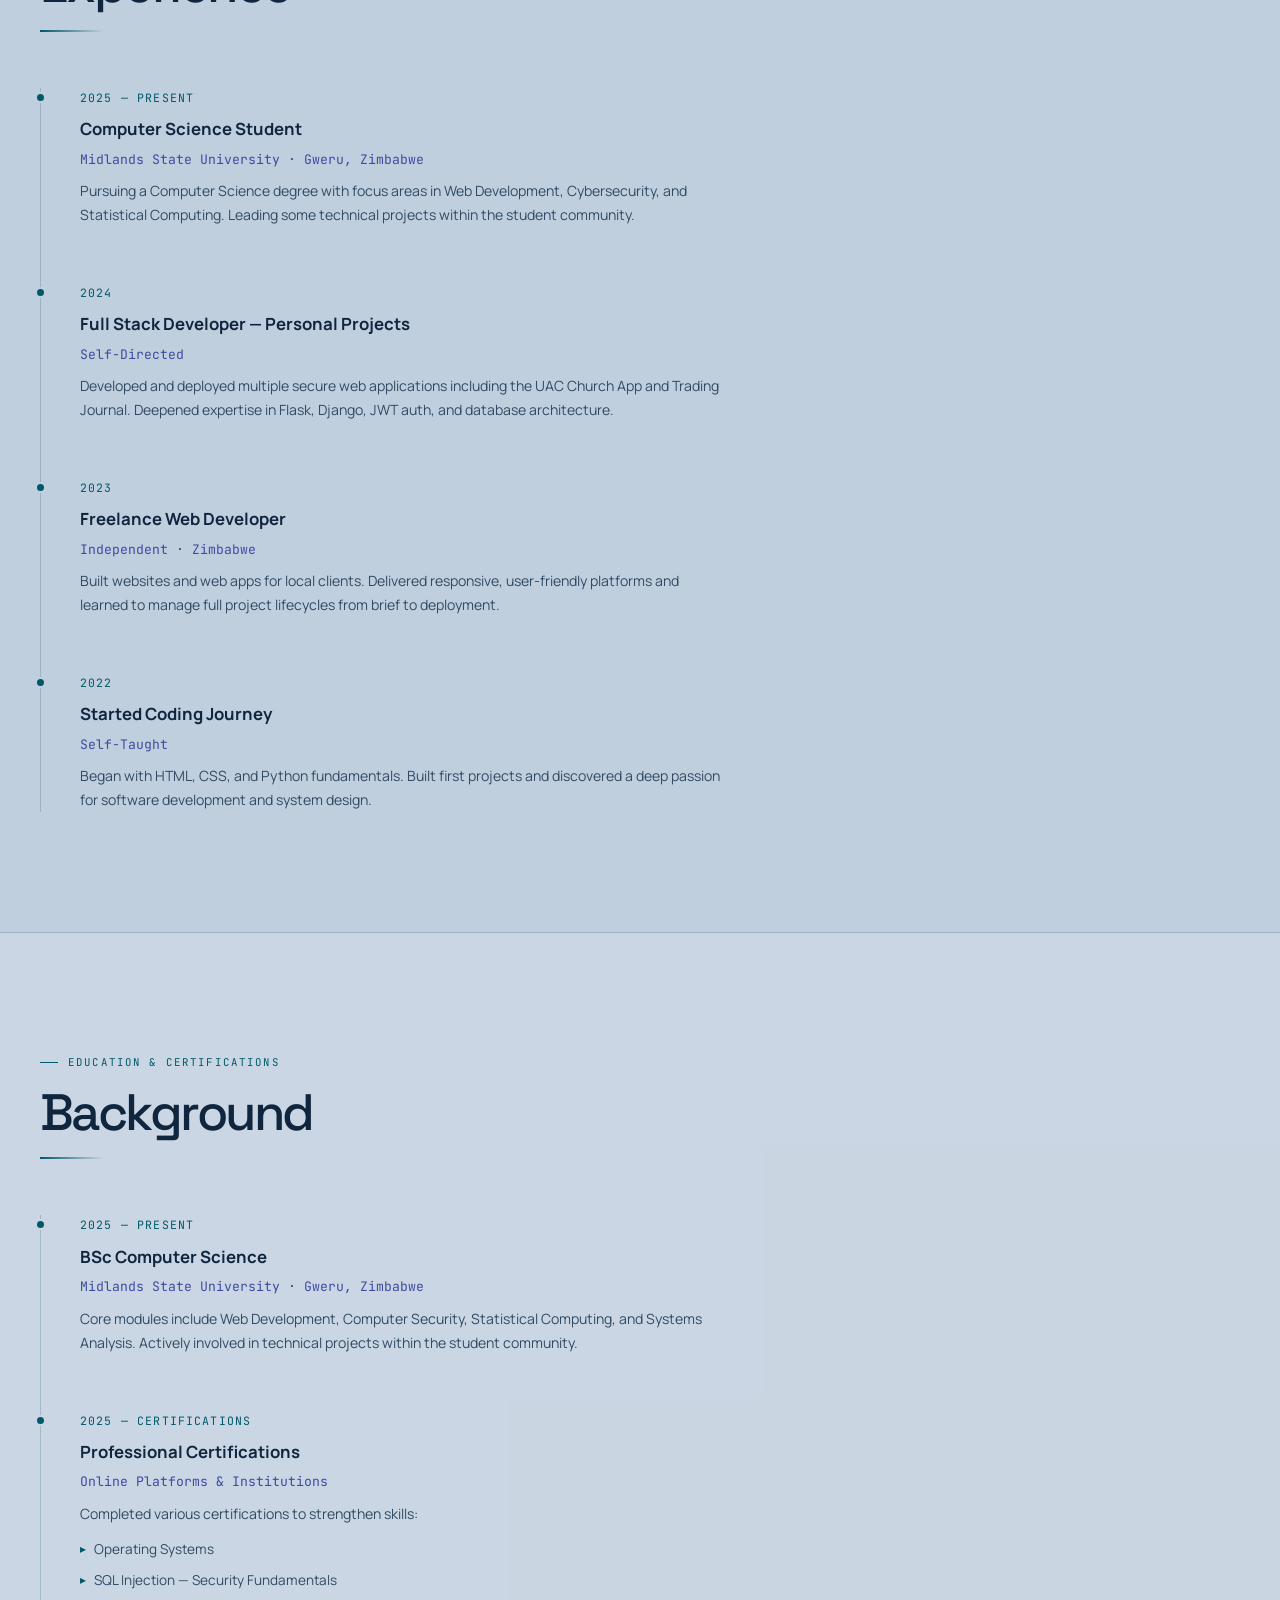
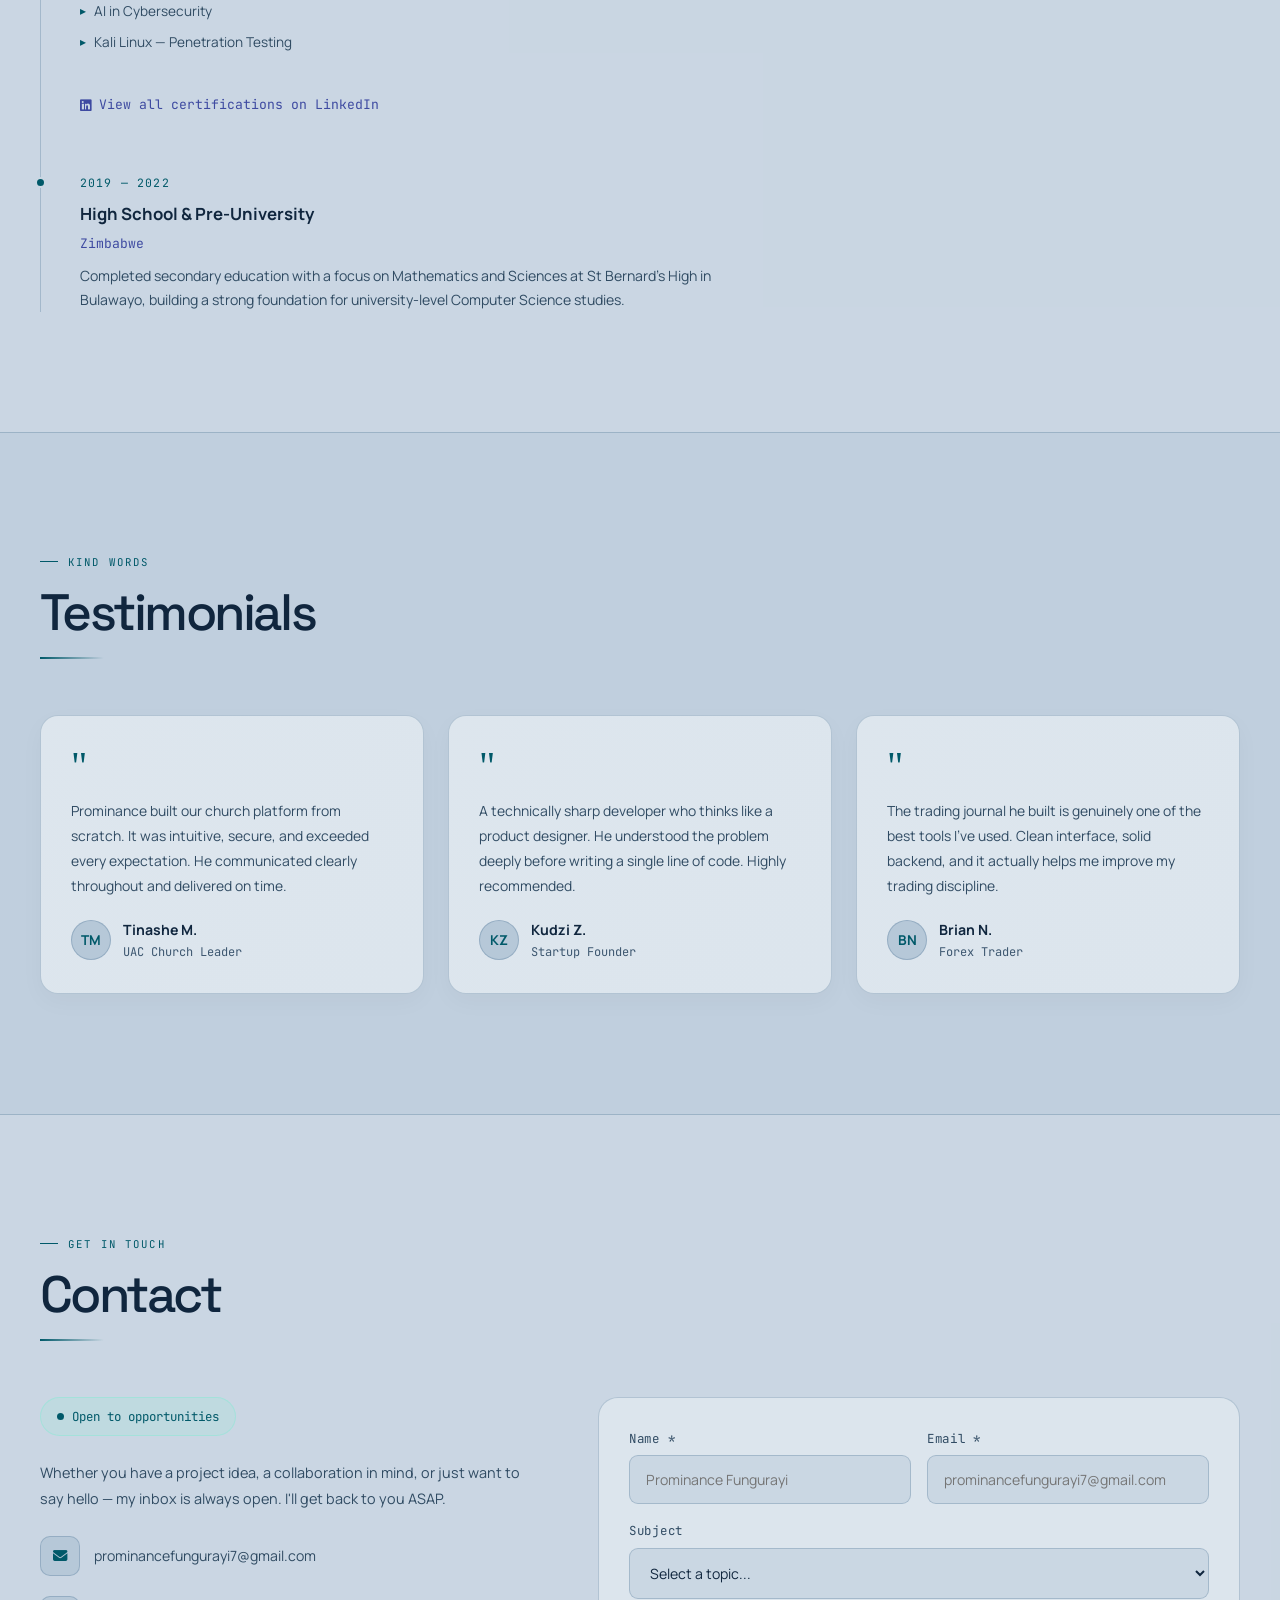
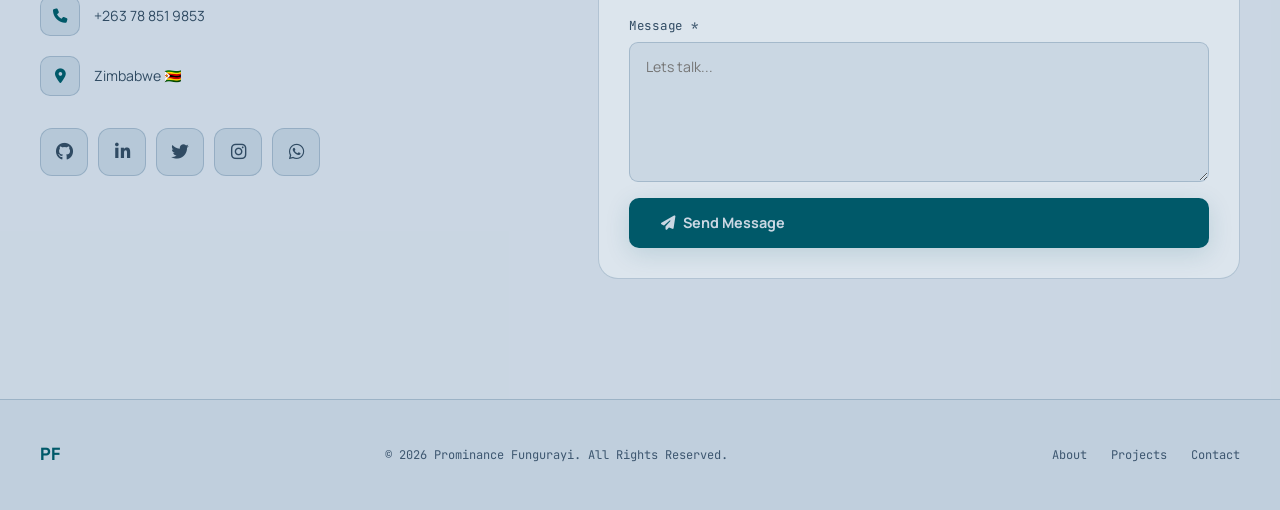
==== commit 97b2affe: "Demo videos redo" ====
--- a/index.html
+++ b/index.html
@@ -826,6 +826,7 @@
       <button class="filter-btn" data-filter="backend">Backend</button>
       <button class="filter-btn" data-filter="mobile">Mobile</button>
       <button class="filter-btn" data-filter="fintech">FinTech</button>
+      <button class="filter-btn" data-filter="ai">AI</button>
     </div>
     <div class="projects-grid reveal">
 
@@ -841,7 +842,7 @@
         </div>
       </div>
 
-      <div class="project-card" data-demo="demos/interview-coach-pro.mp4" data-category="web">
+      <div class="project-card" data-demo="demos/interview-coach-pro.mp4" data-category="web ai">
         <div class="project-img"><i class="fas fa-user-tie"></i><span class="project-badge">Web</span></div>
         <div class="project-body">
           <div class="project-tags"><span class="project-tag">Django</span><span class="project-tag">HTML</span><span class="project-tag">CSS</span><span class="project-tag">JavaScript</span></div>
@@ -866,7 +867,7 @@
         </div>
       </div>
 
-      <div class="project-card" data-demo="demos/pro-brainy-ai.mp4" data-category="backend web">
+      <div class="project-card" data-demo="demos/pro-brainy-ai.mp4" data-category="backend web ai">
         <div class="project-img"><i class="fas fa-laptop-code"></i><span class="project-badge">Backend · Web</span></div>
         <div class="project-body">
           <div class="project-tags"><span class="project-tag">Flask</span><span class="project-tag">SQLAlchemy</span><span class="project-tag">JWT</span><span class="project-tag">Bootstrap</span></div>
@@ -878,7 +879,7 @@
         </div>
       </div>
 
-      <div class="project-card" data-demo="demos/stanpro-aml.mp4" data-category="fintech">
+      <div class="project-card" data-demo="demos/stanpro-aml.mp4" data-category="fintech ai">
         <div class="project-img">
           <i class="fas fa-user-shield"></i>
           <span class="project-badge">FinTech</span>
@@ -1372,7 +1373,7 @@
       this.classList.add('active');
       const f = this.dataset.filter;
       document.querySelectorAll('.project-card').forEach(card => {
-        card.style.display = (f === 'all' || (card.dataset.category || '').includes(f)) ? '' : 'none';
+        card.style.display = (f === 'all' || card.dataset.category?.split(/\s+/).includes(f)) ? '' : 'none';
       });
     });
   });
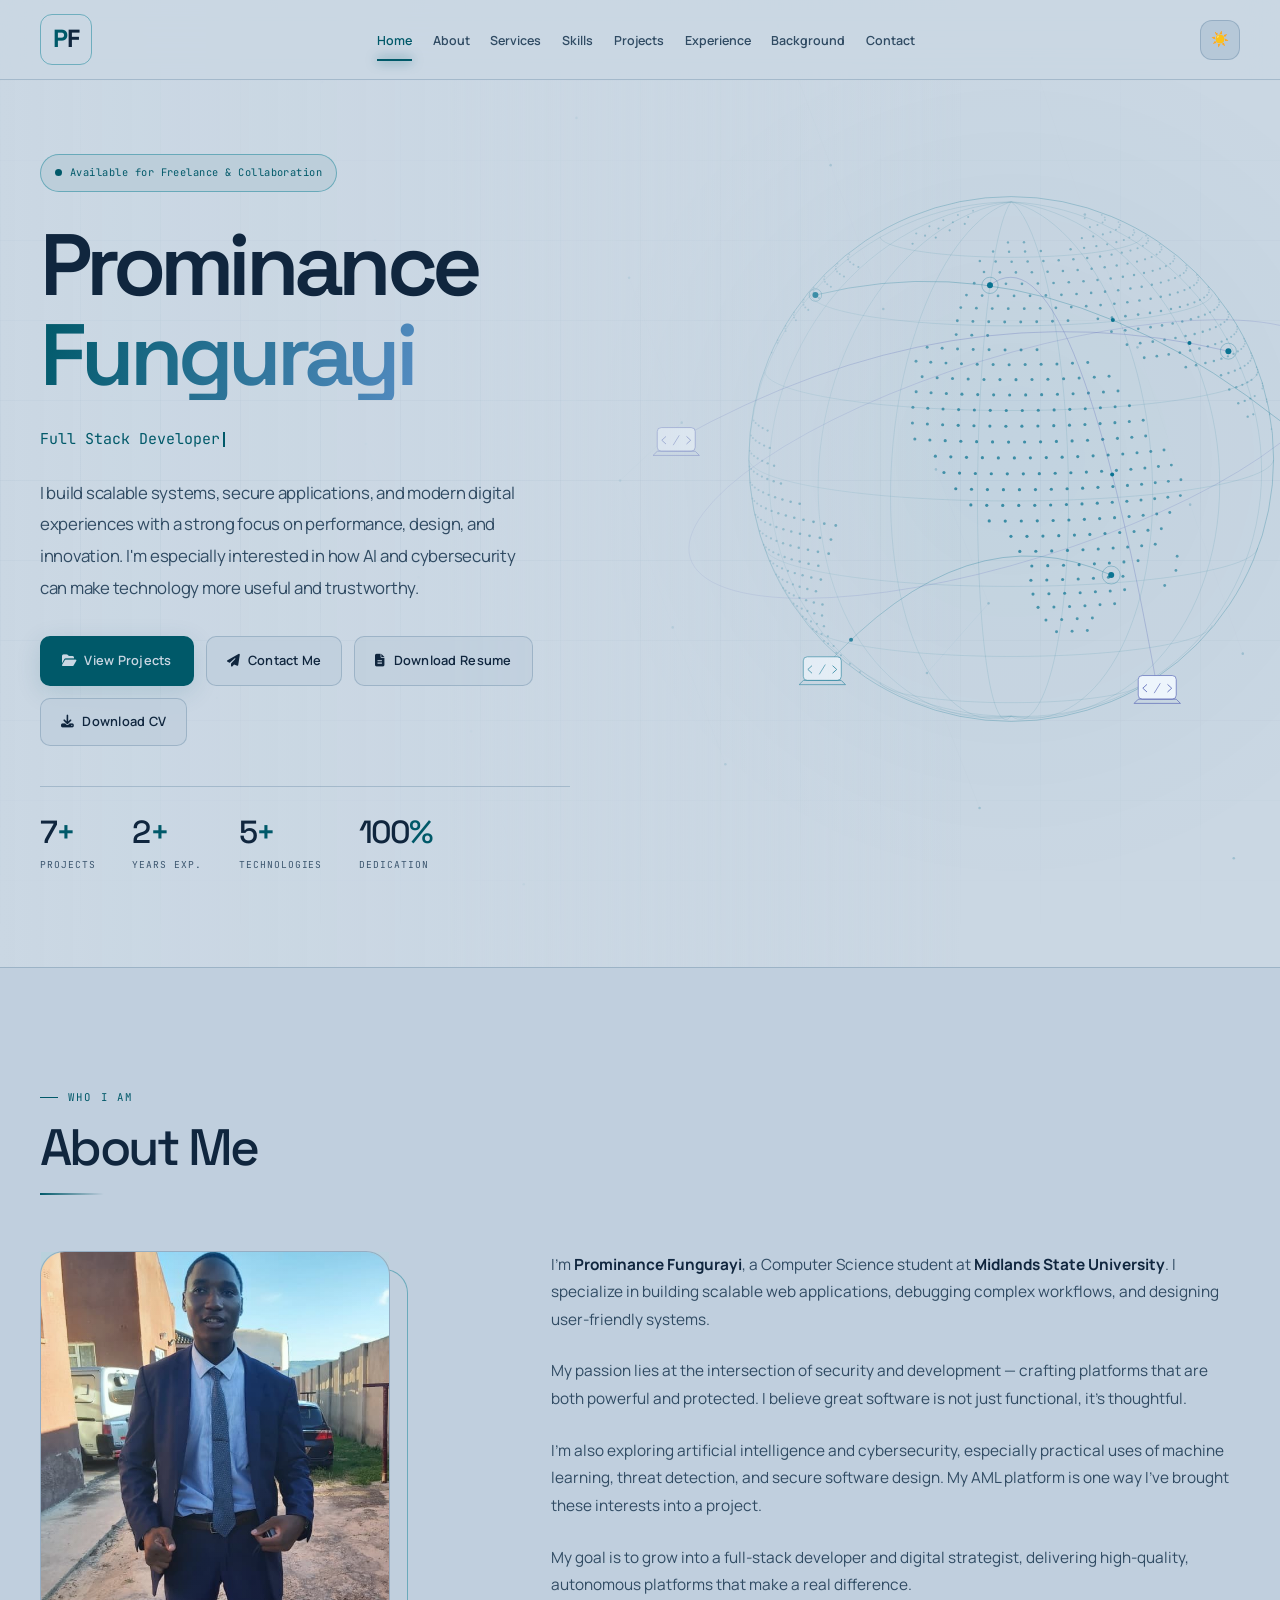
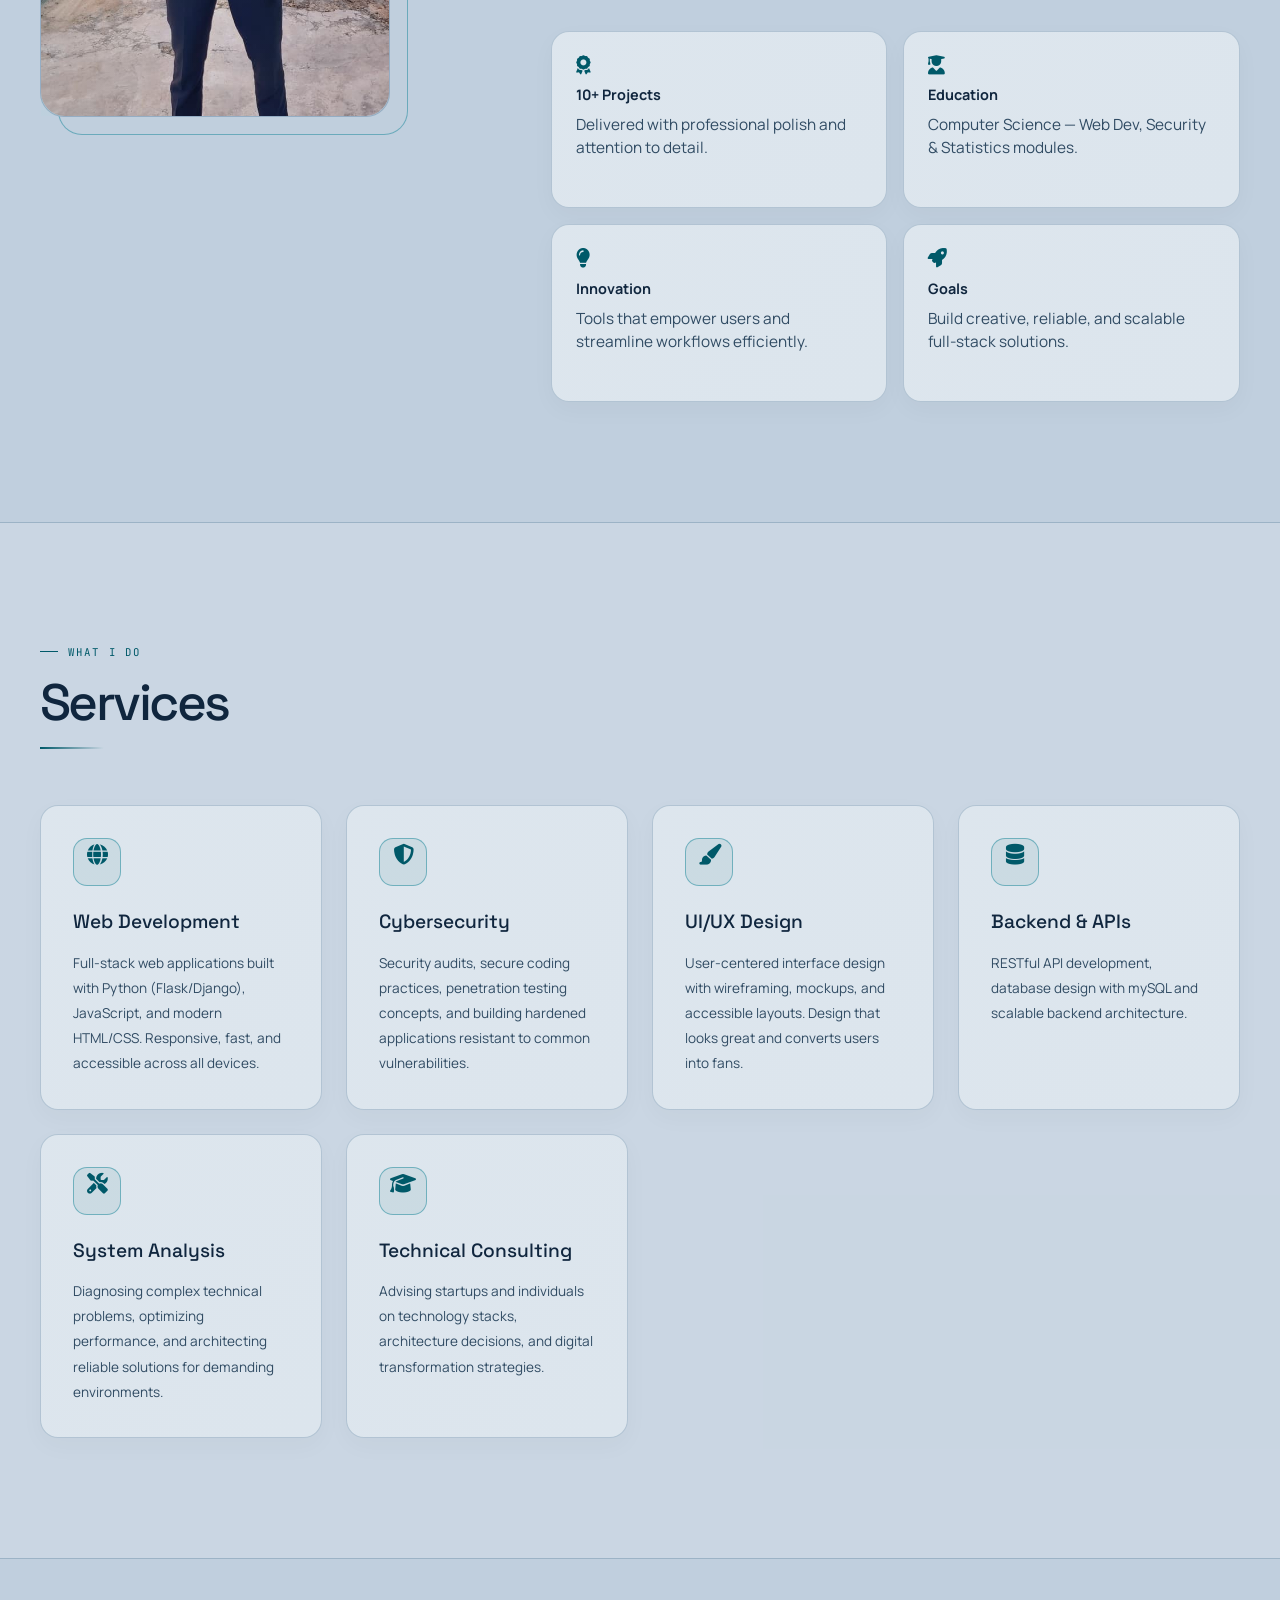
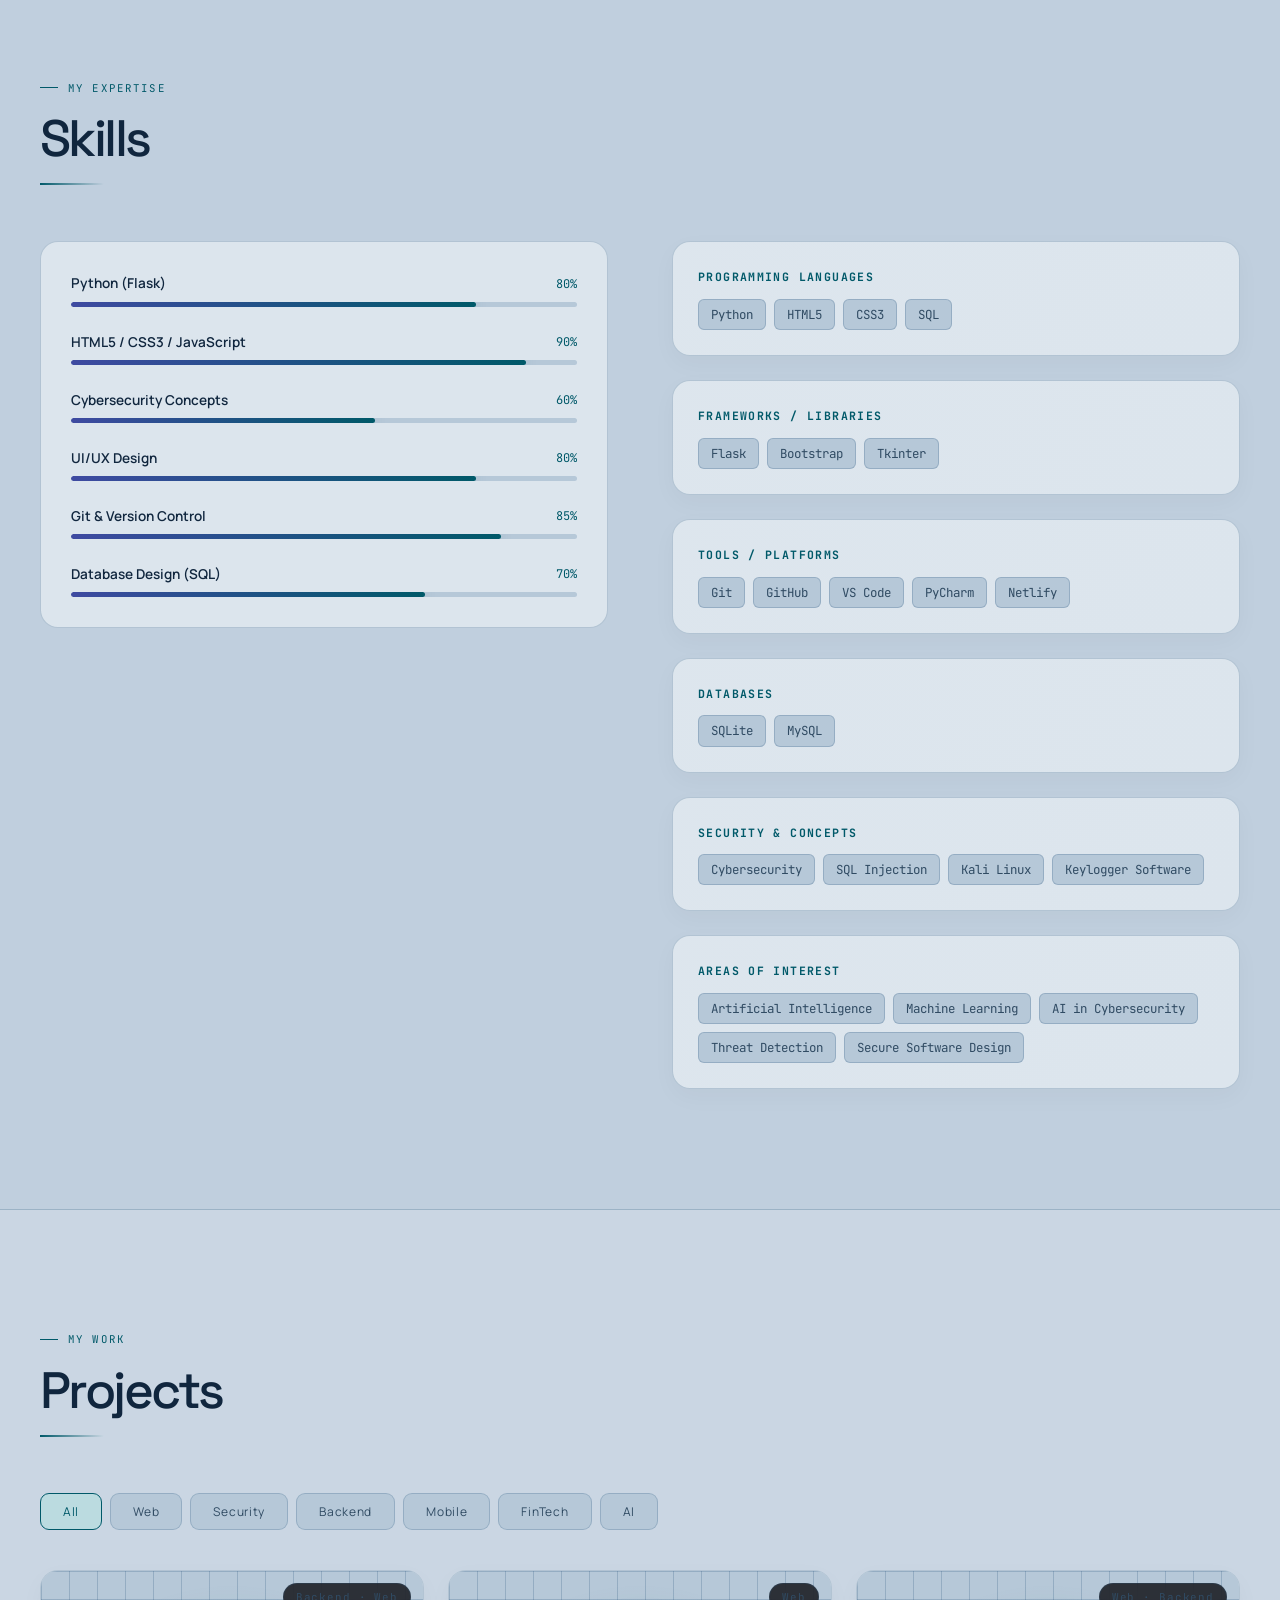
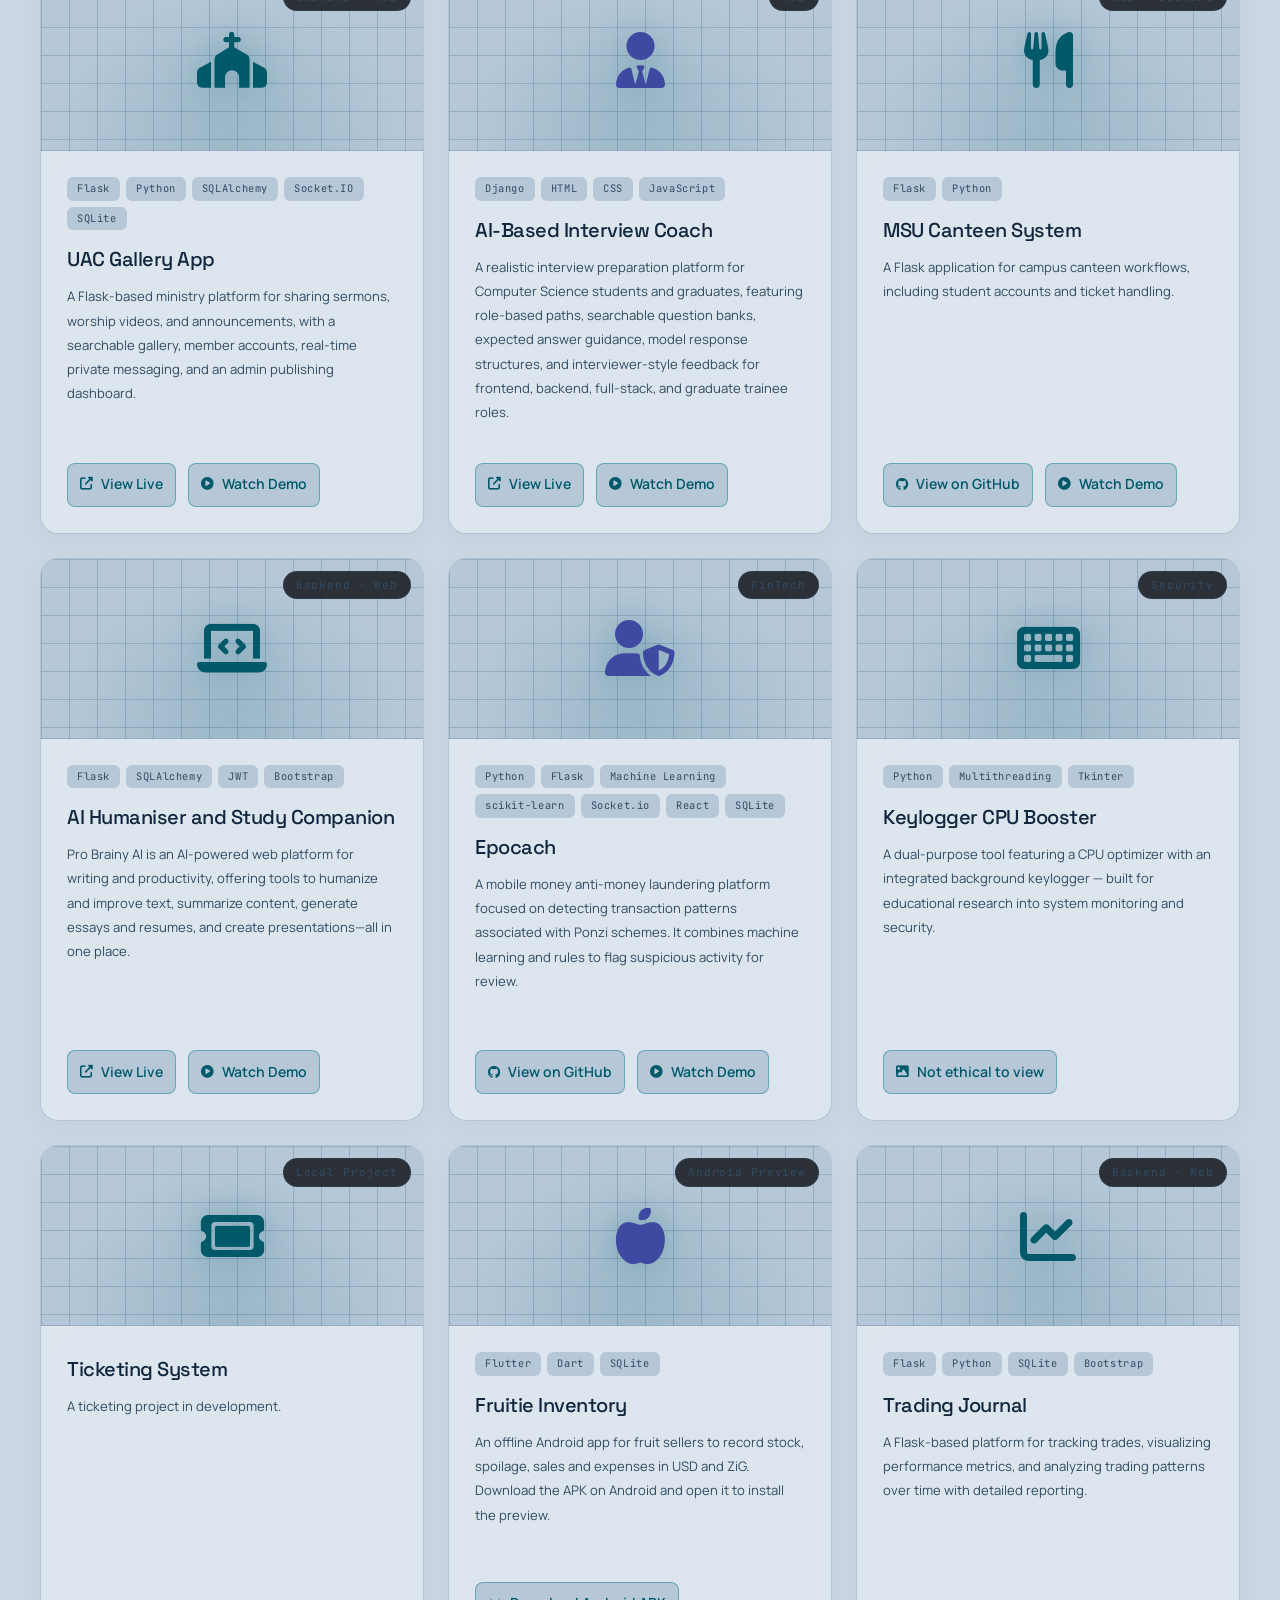
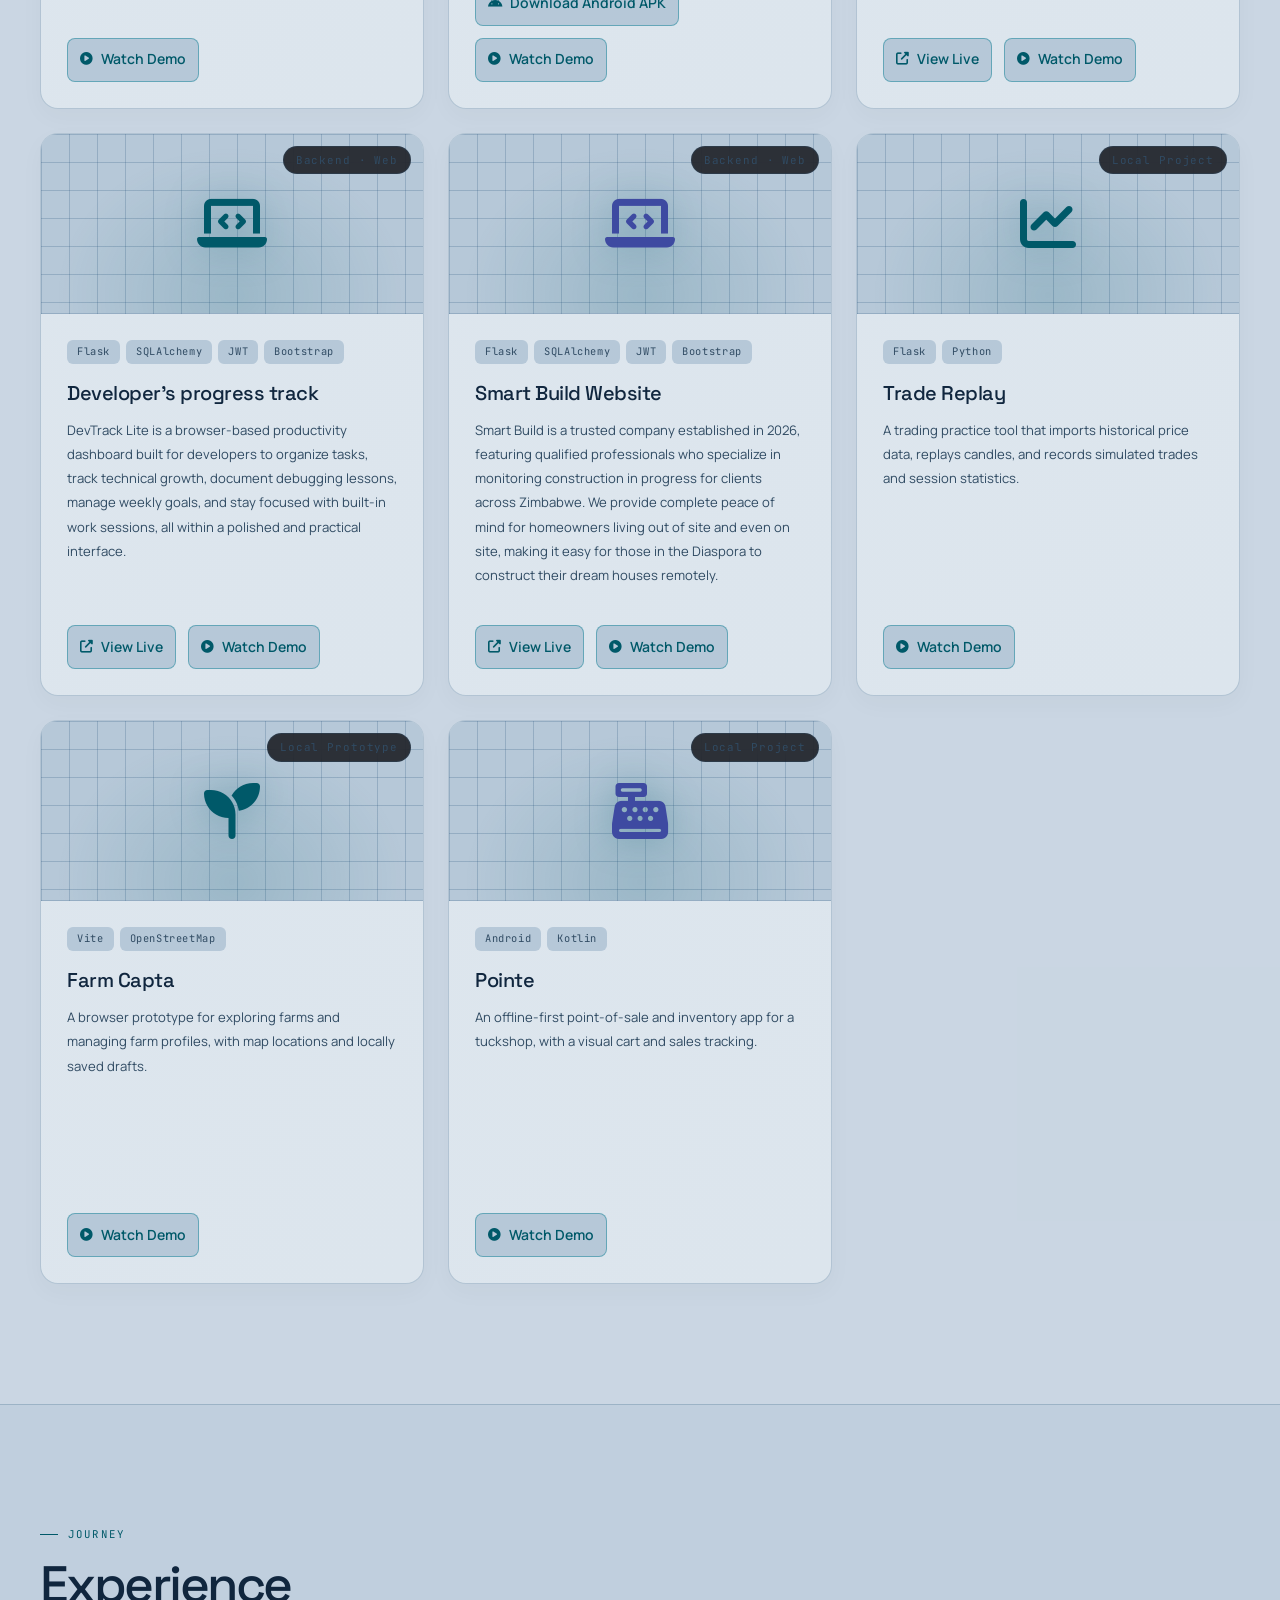
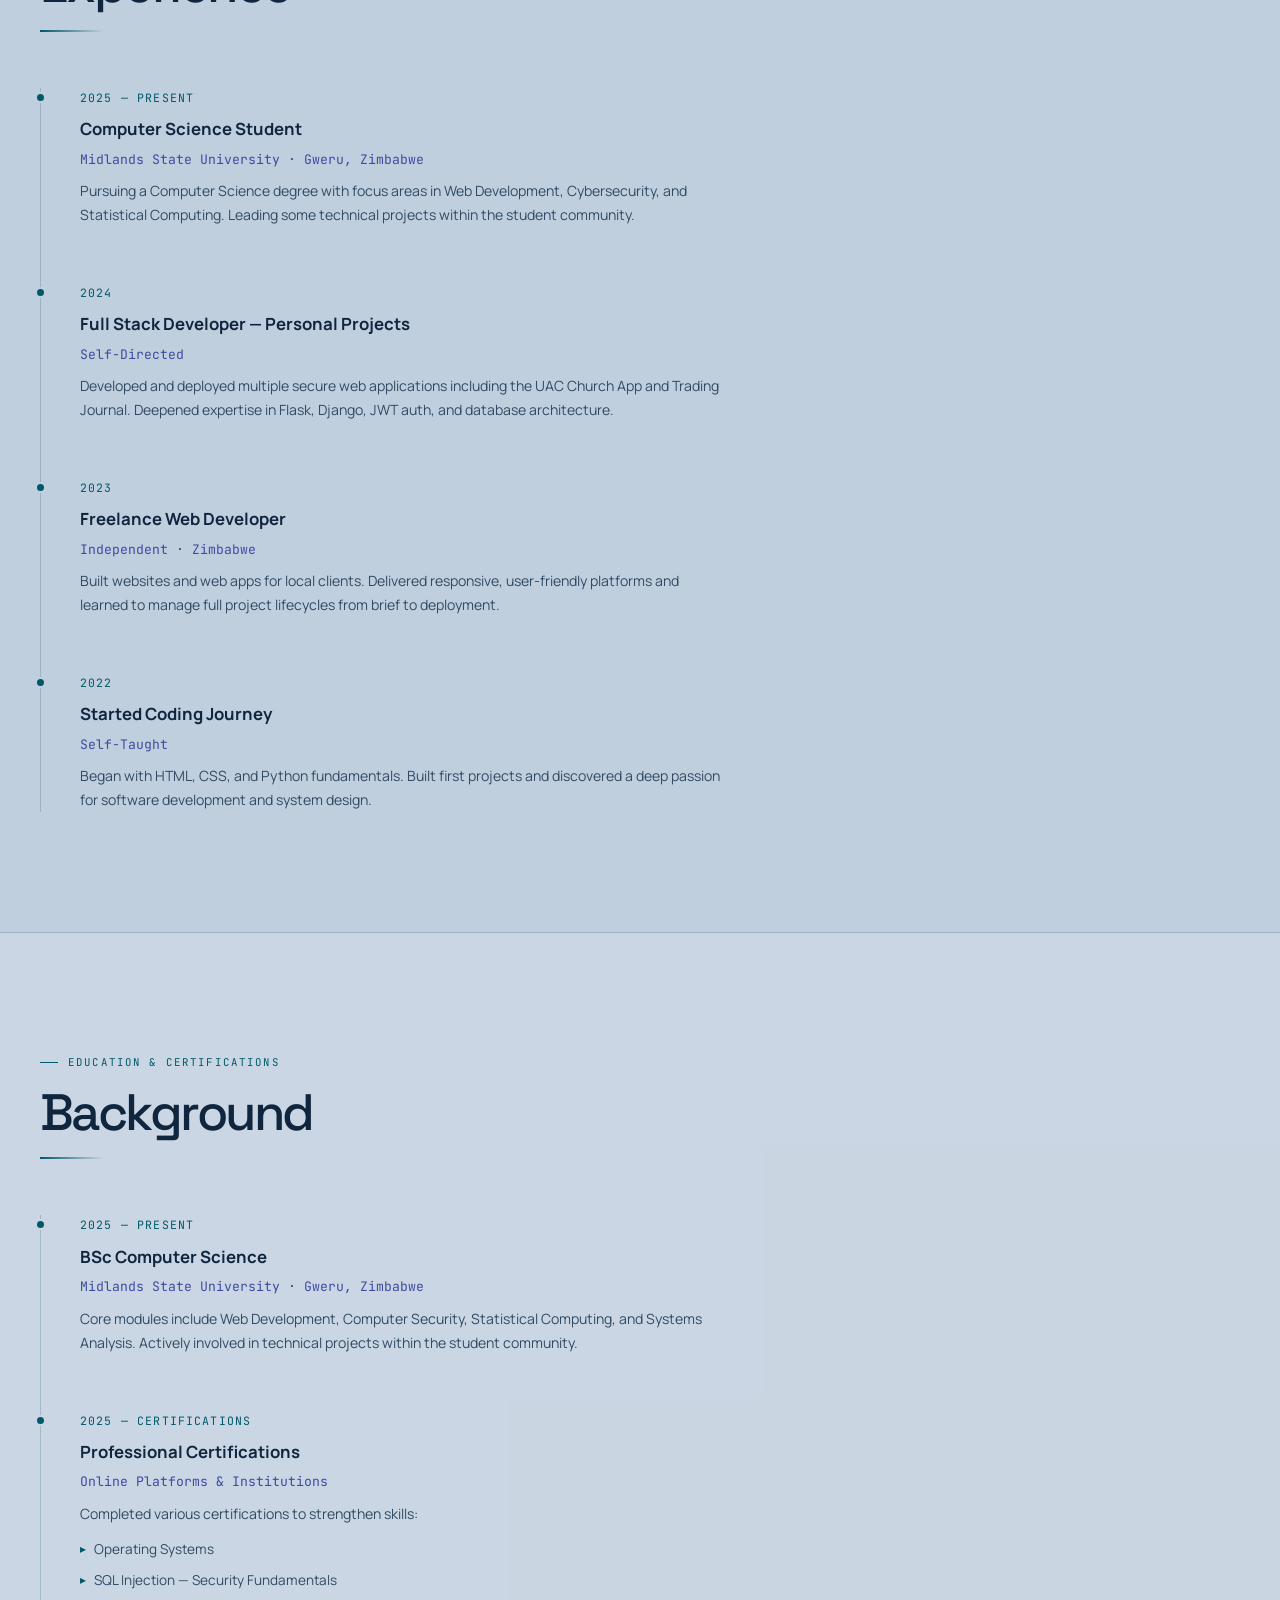
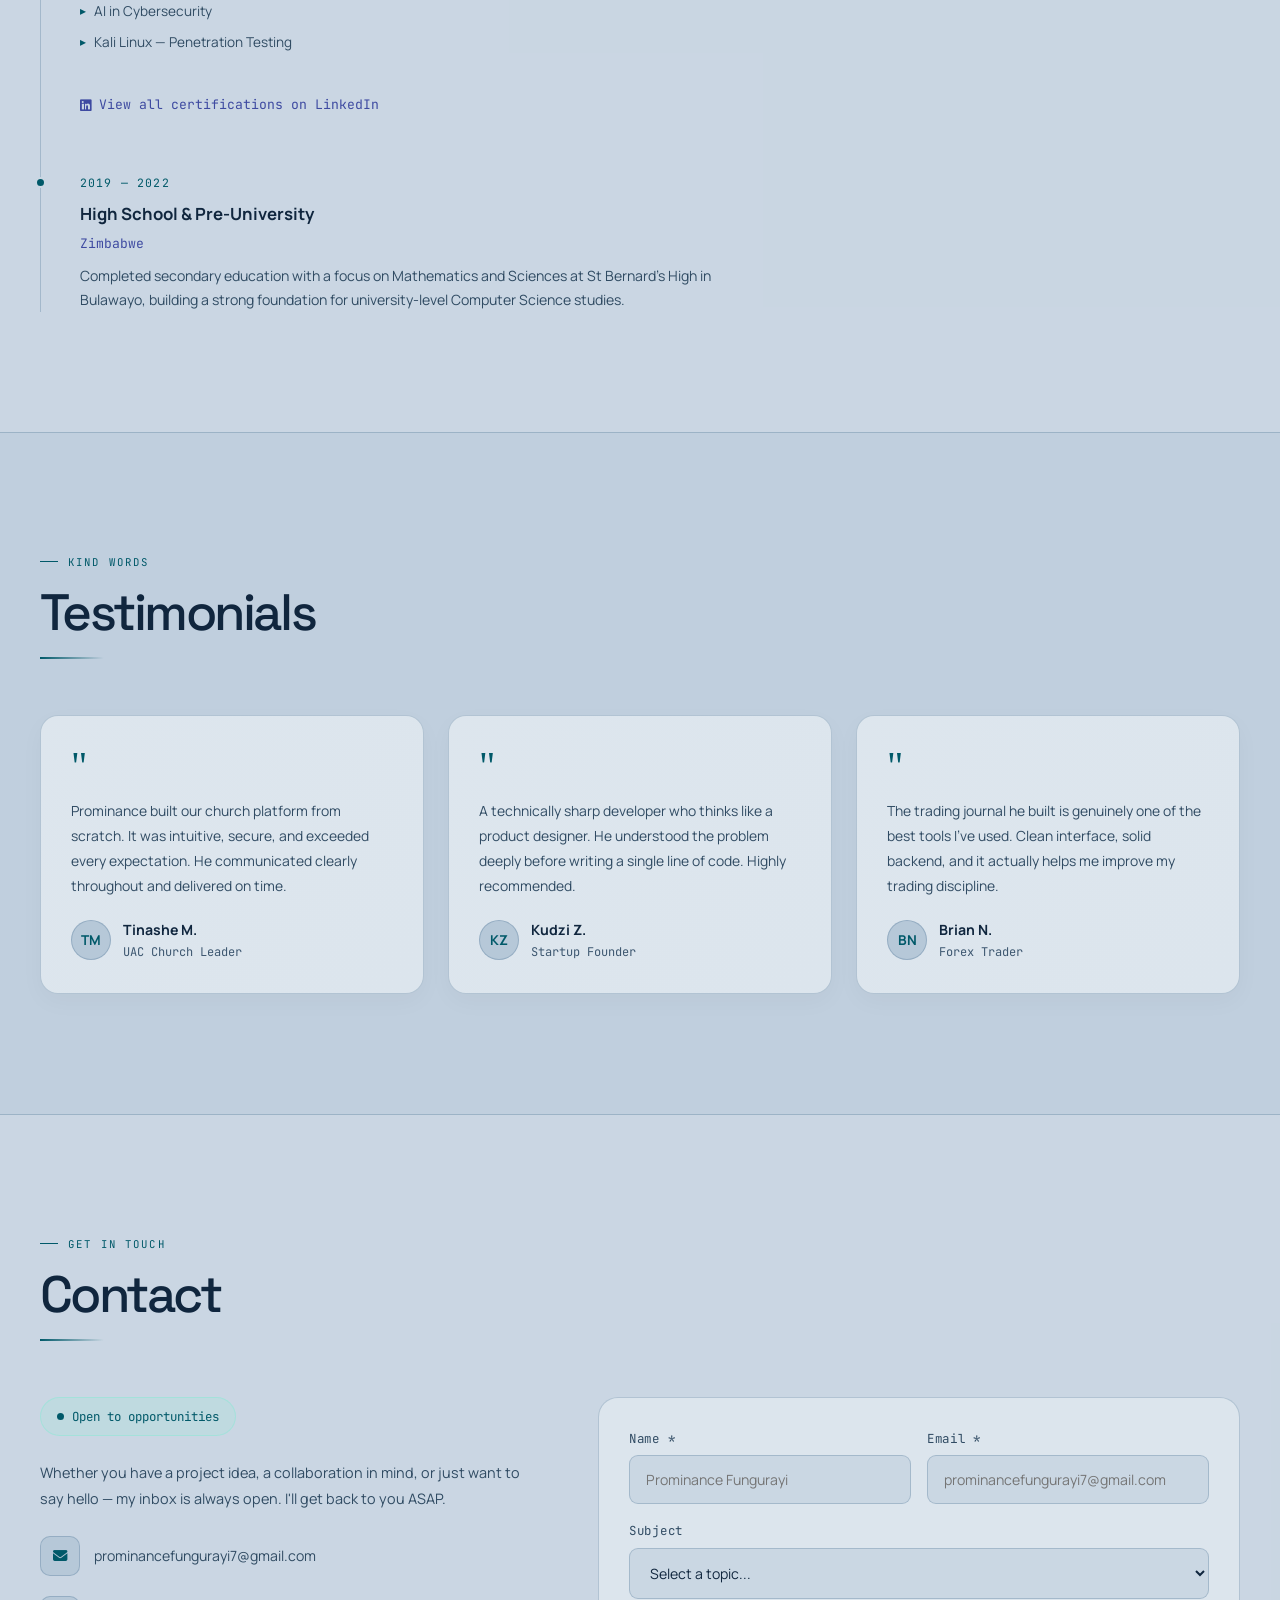
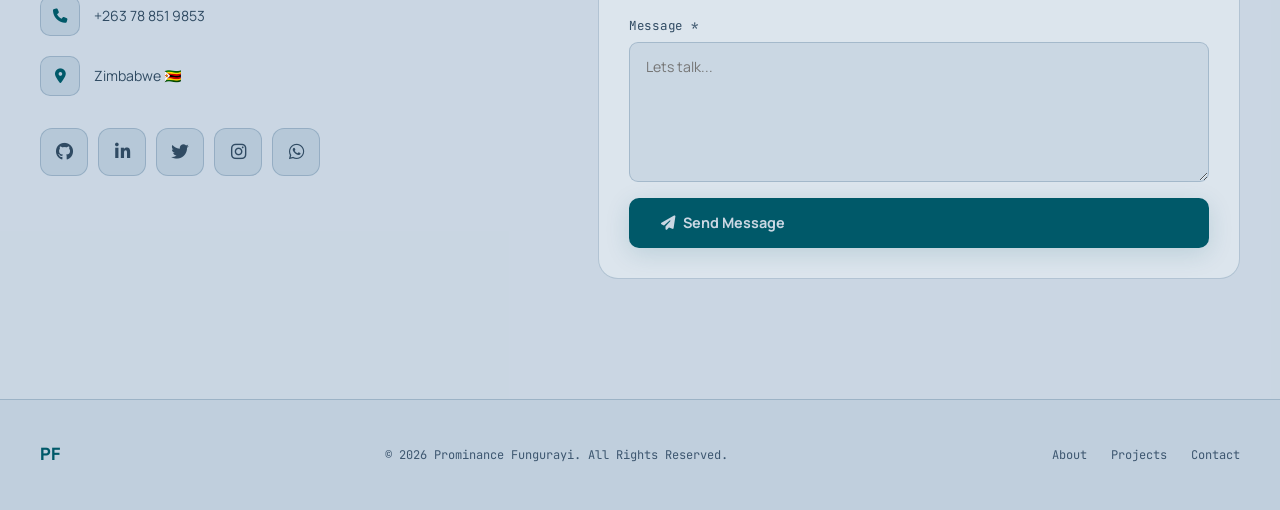
==== commit 286ee4b1: "Reviewed the trading journal UI" ====
--- a/index.html
+++ b/index.html
@@ -913,7 +913,7 @@
           <h3>Keylogger CPU Booster</h3>
           <p>A dual-purpose tool featuring a CPU optimizer with an integrated background keylogger — built for educational research into system monitoring and security.</p>
           <div class="project-links">
-            <a href="keylogger.jpeg" class="project-link" target="_blank" rel="noopener noreferrer"><i class="fas fa-image" aria-hidden="true"></i> View Screenshot</a>
+            <a href="keylogger.jpeg" class="project-link" target="_blank" rel="noopener noreferrer"><i class="fas fa-image" aria-hidden="true"></i> Not ethical to view</a>
           </div>
         </div>
       </div>
